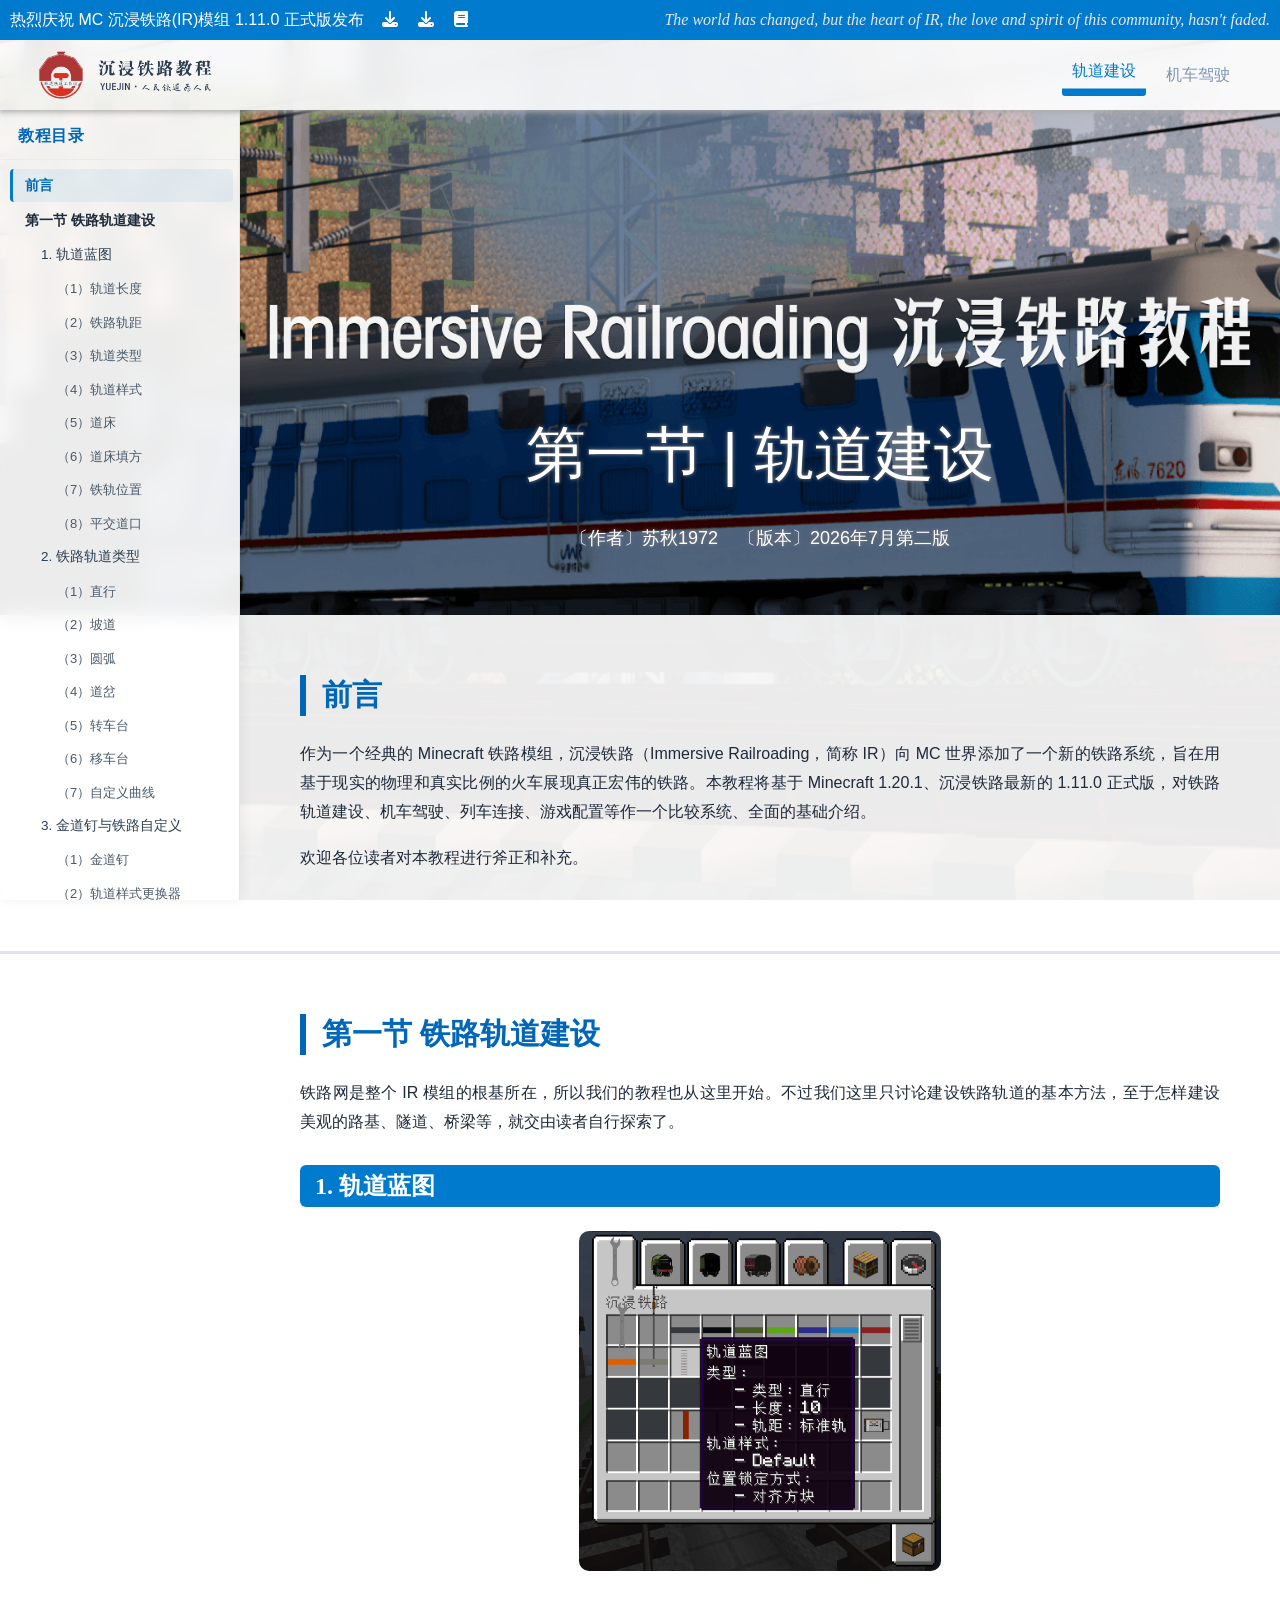
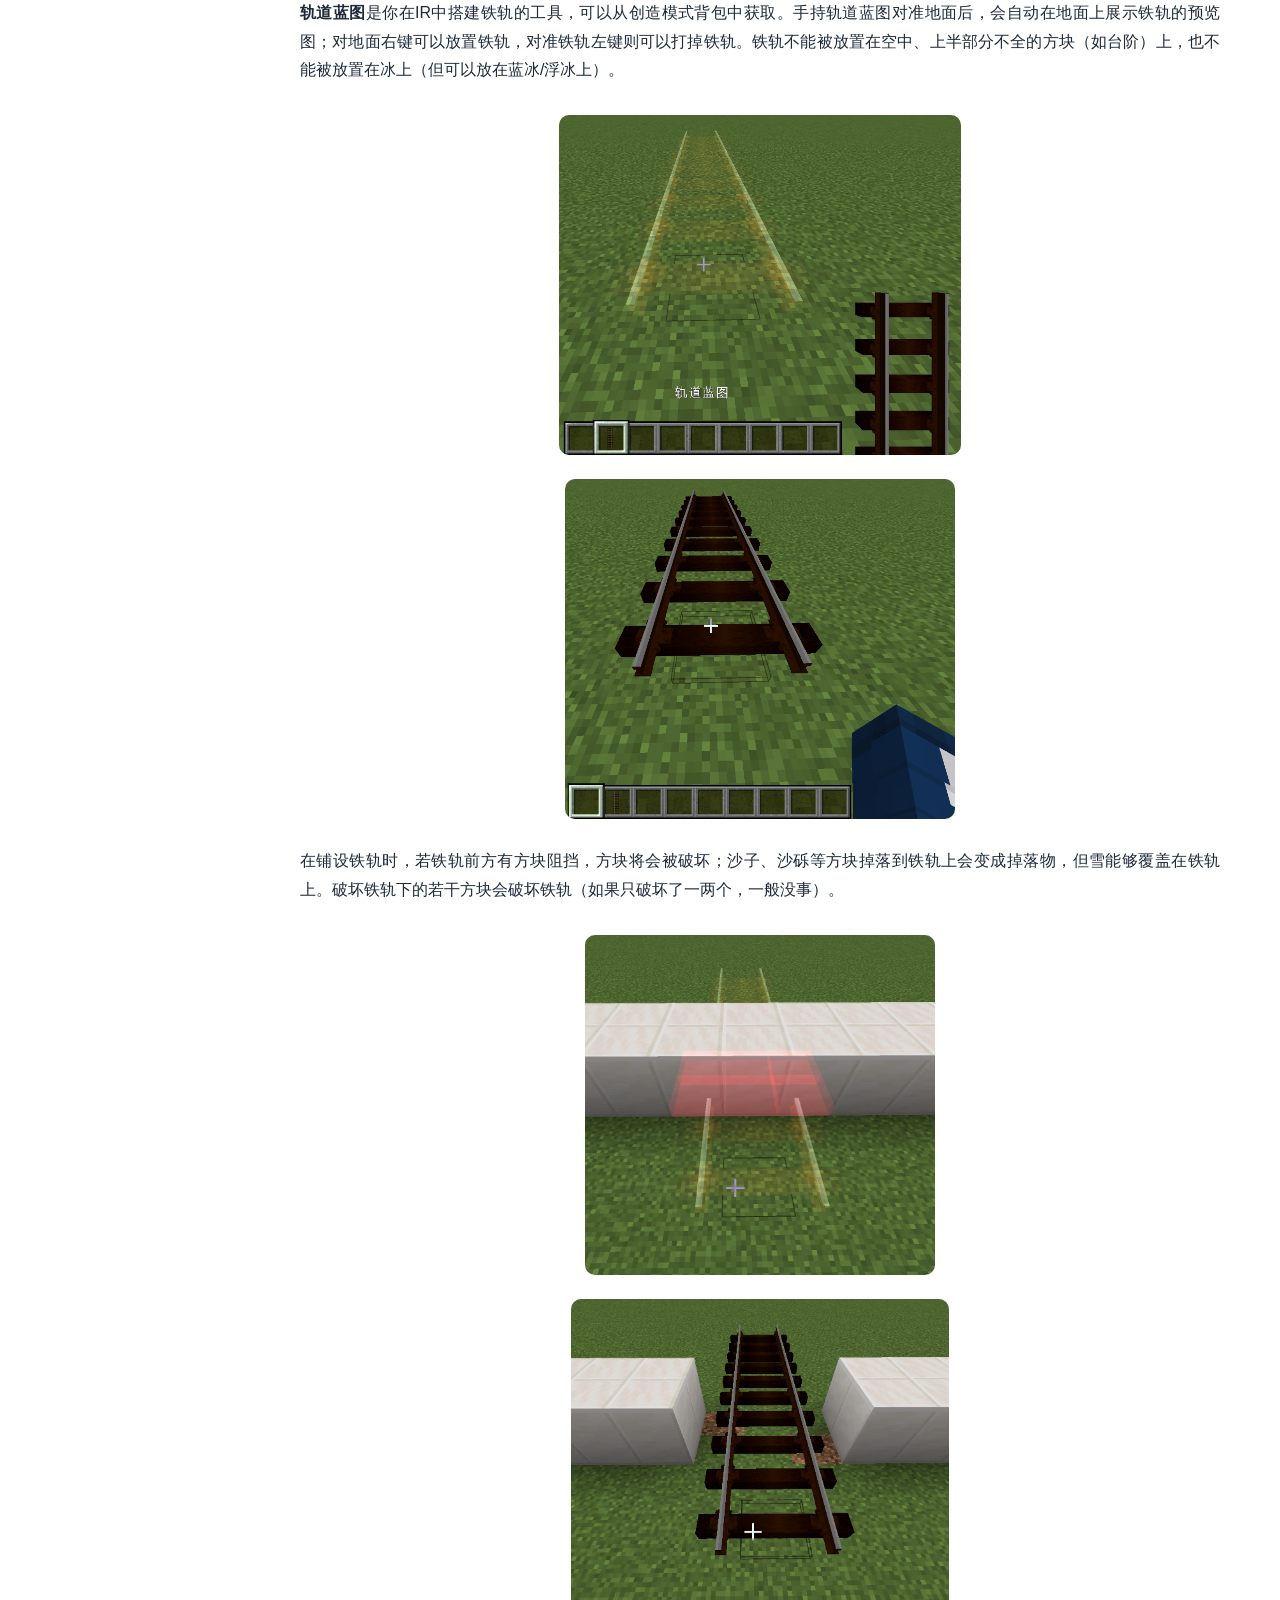
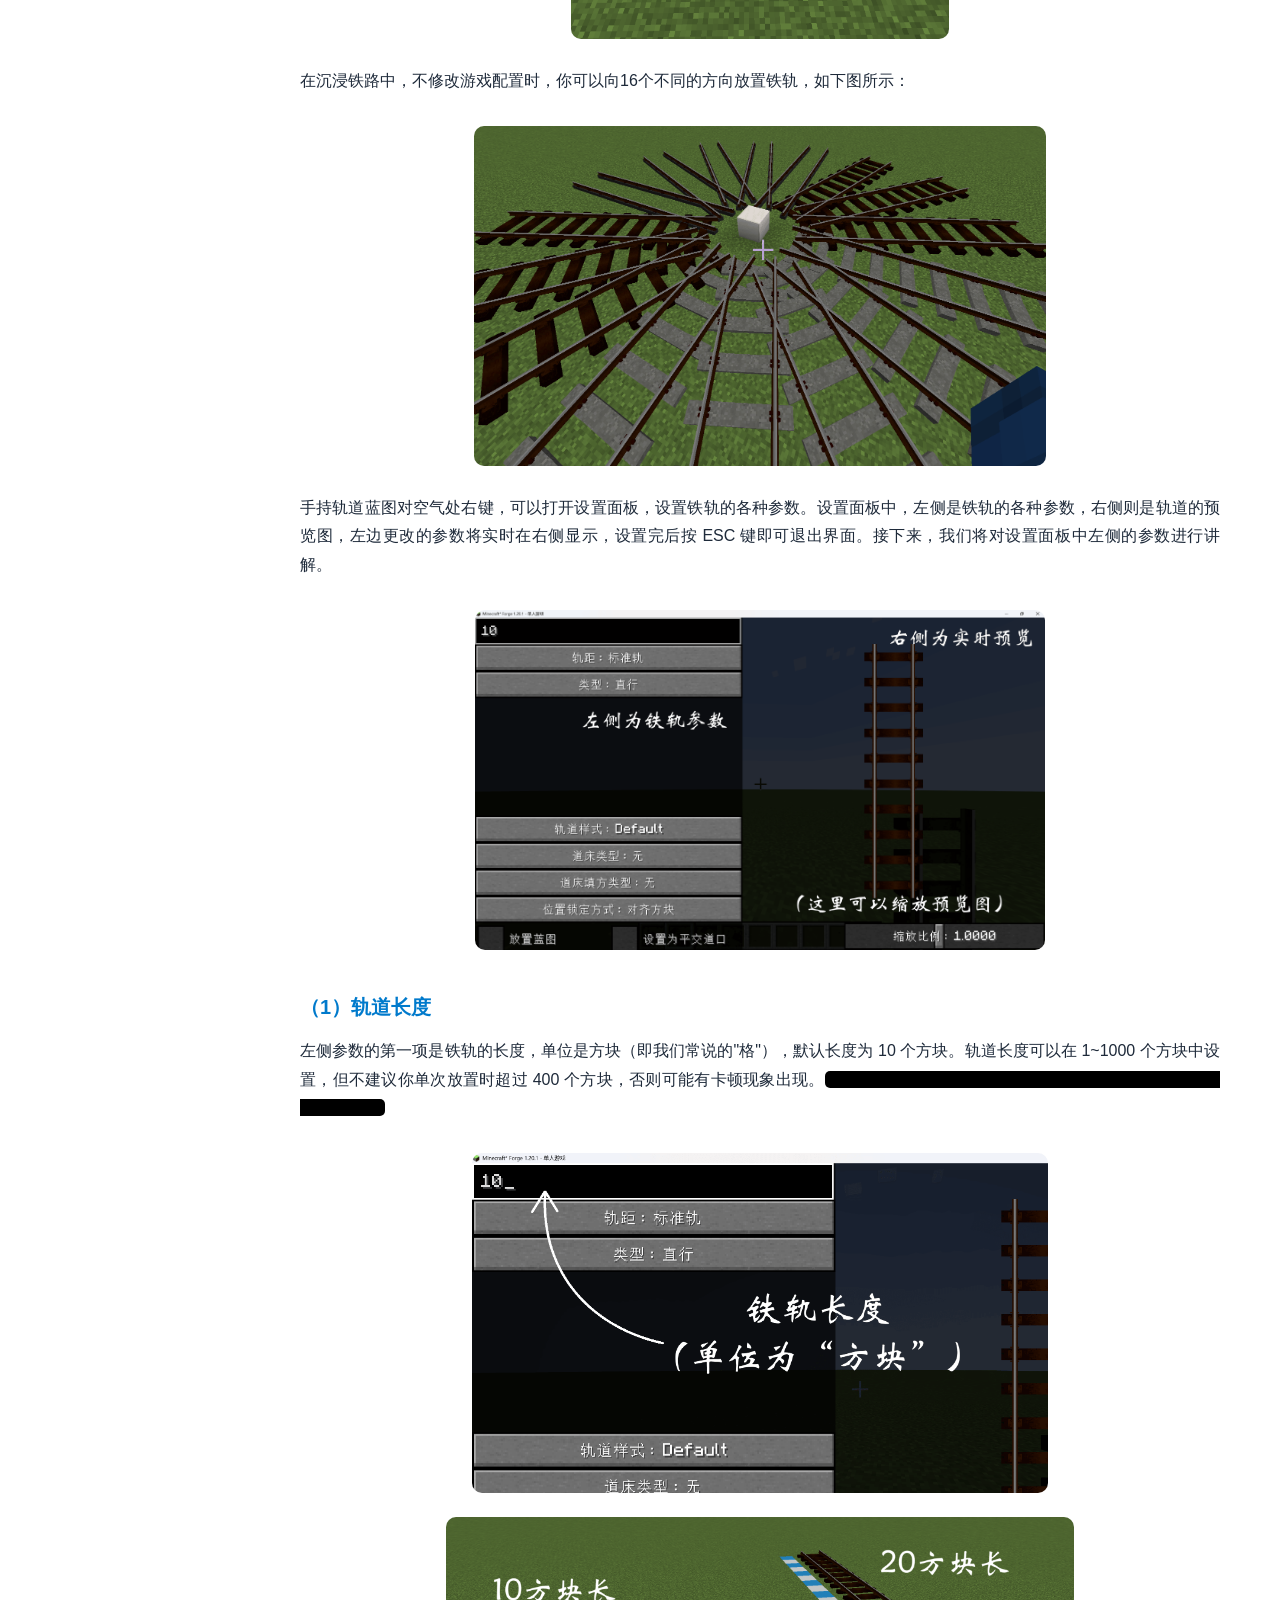
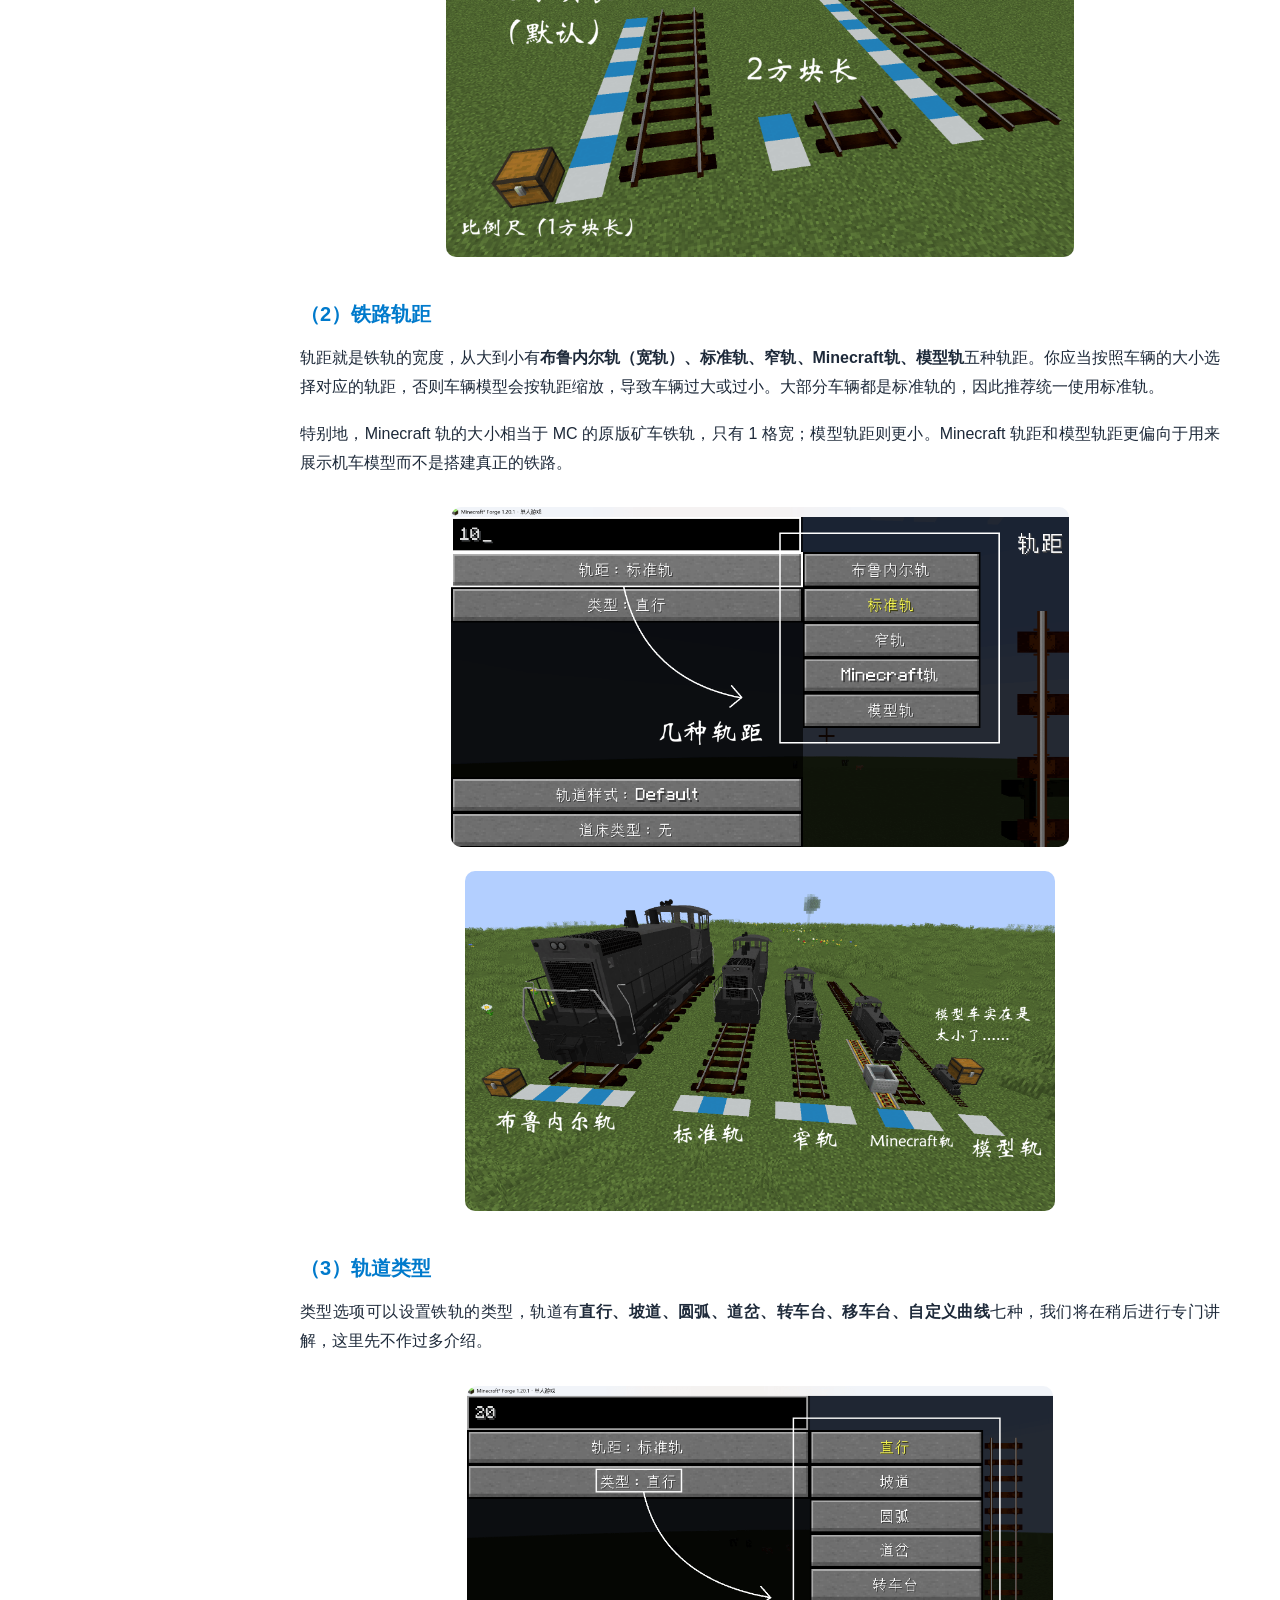
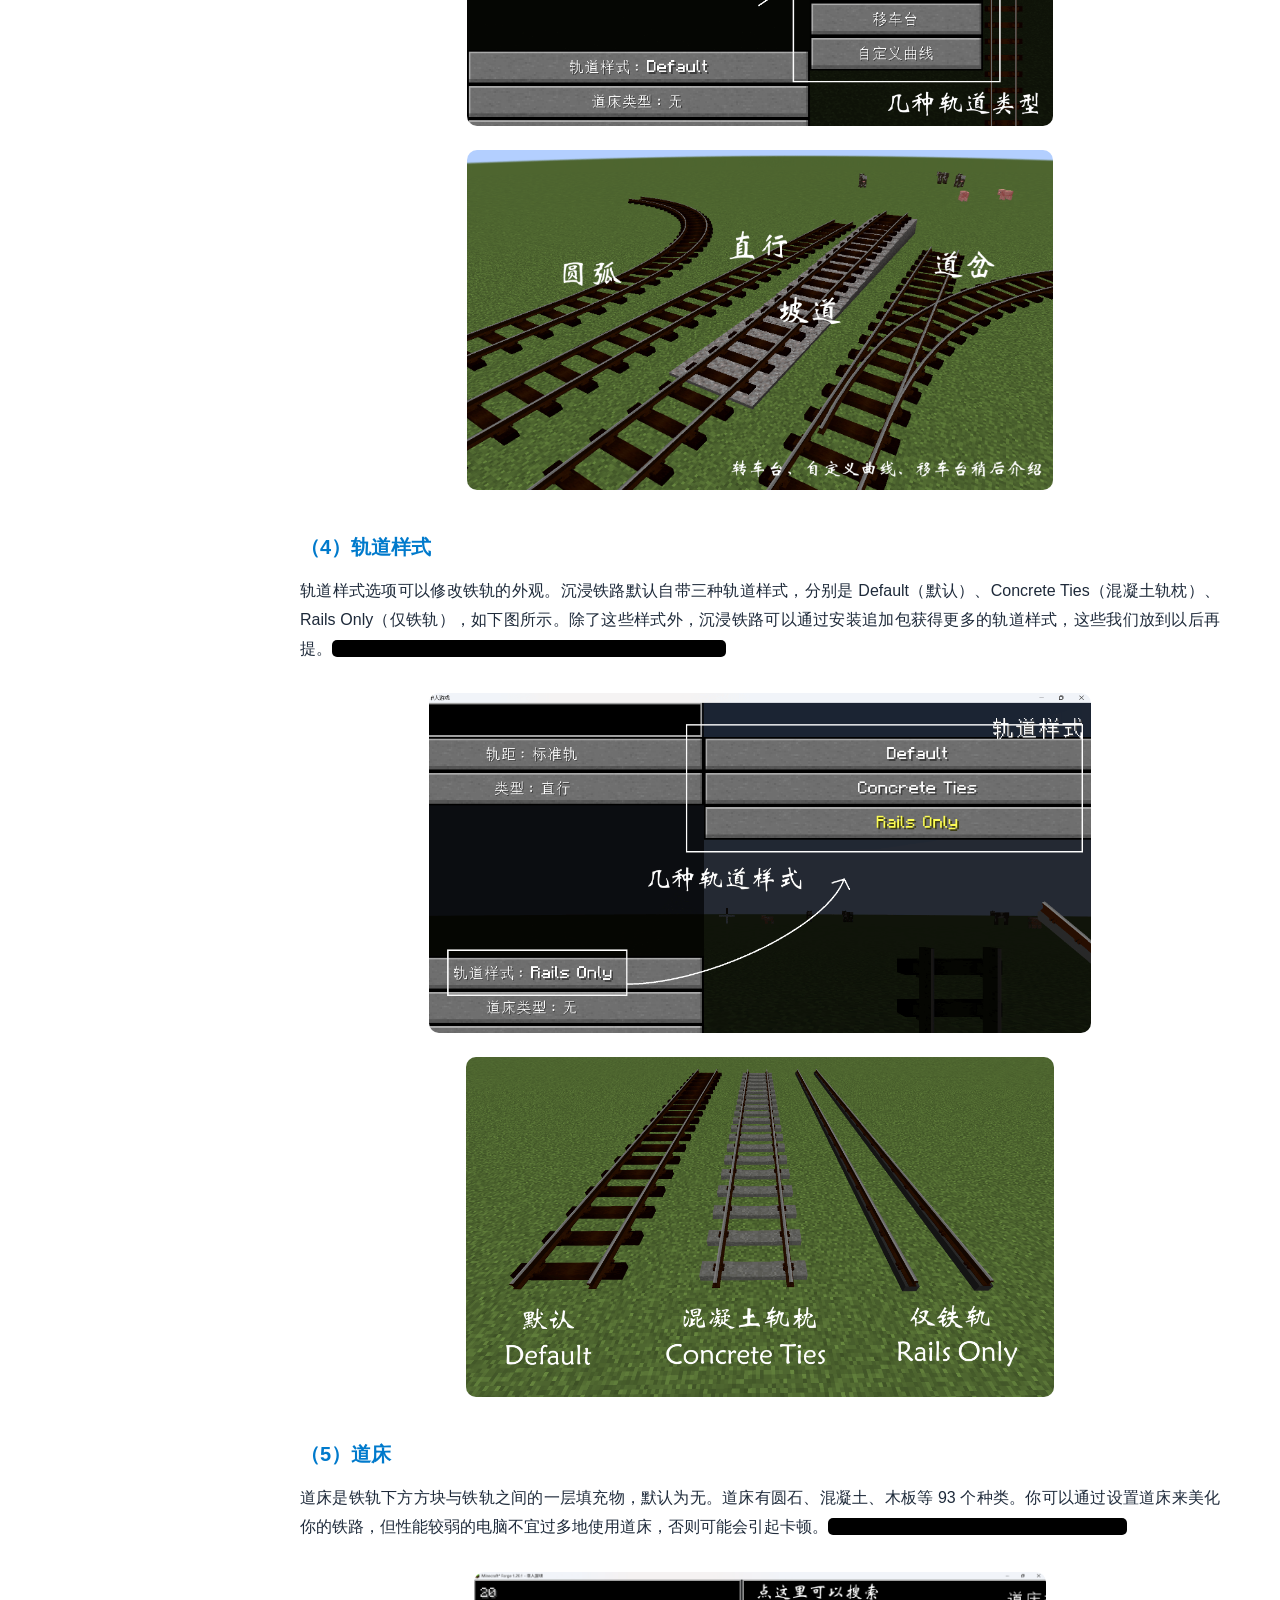
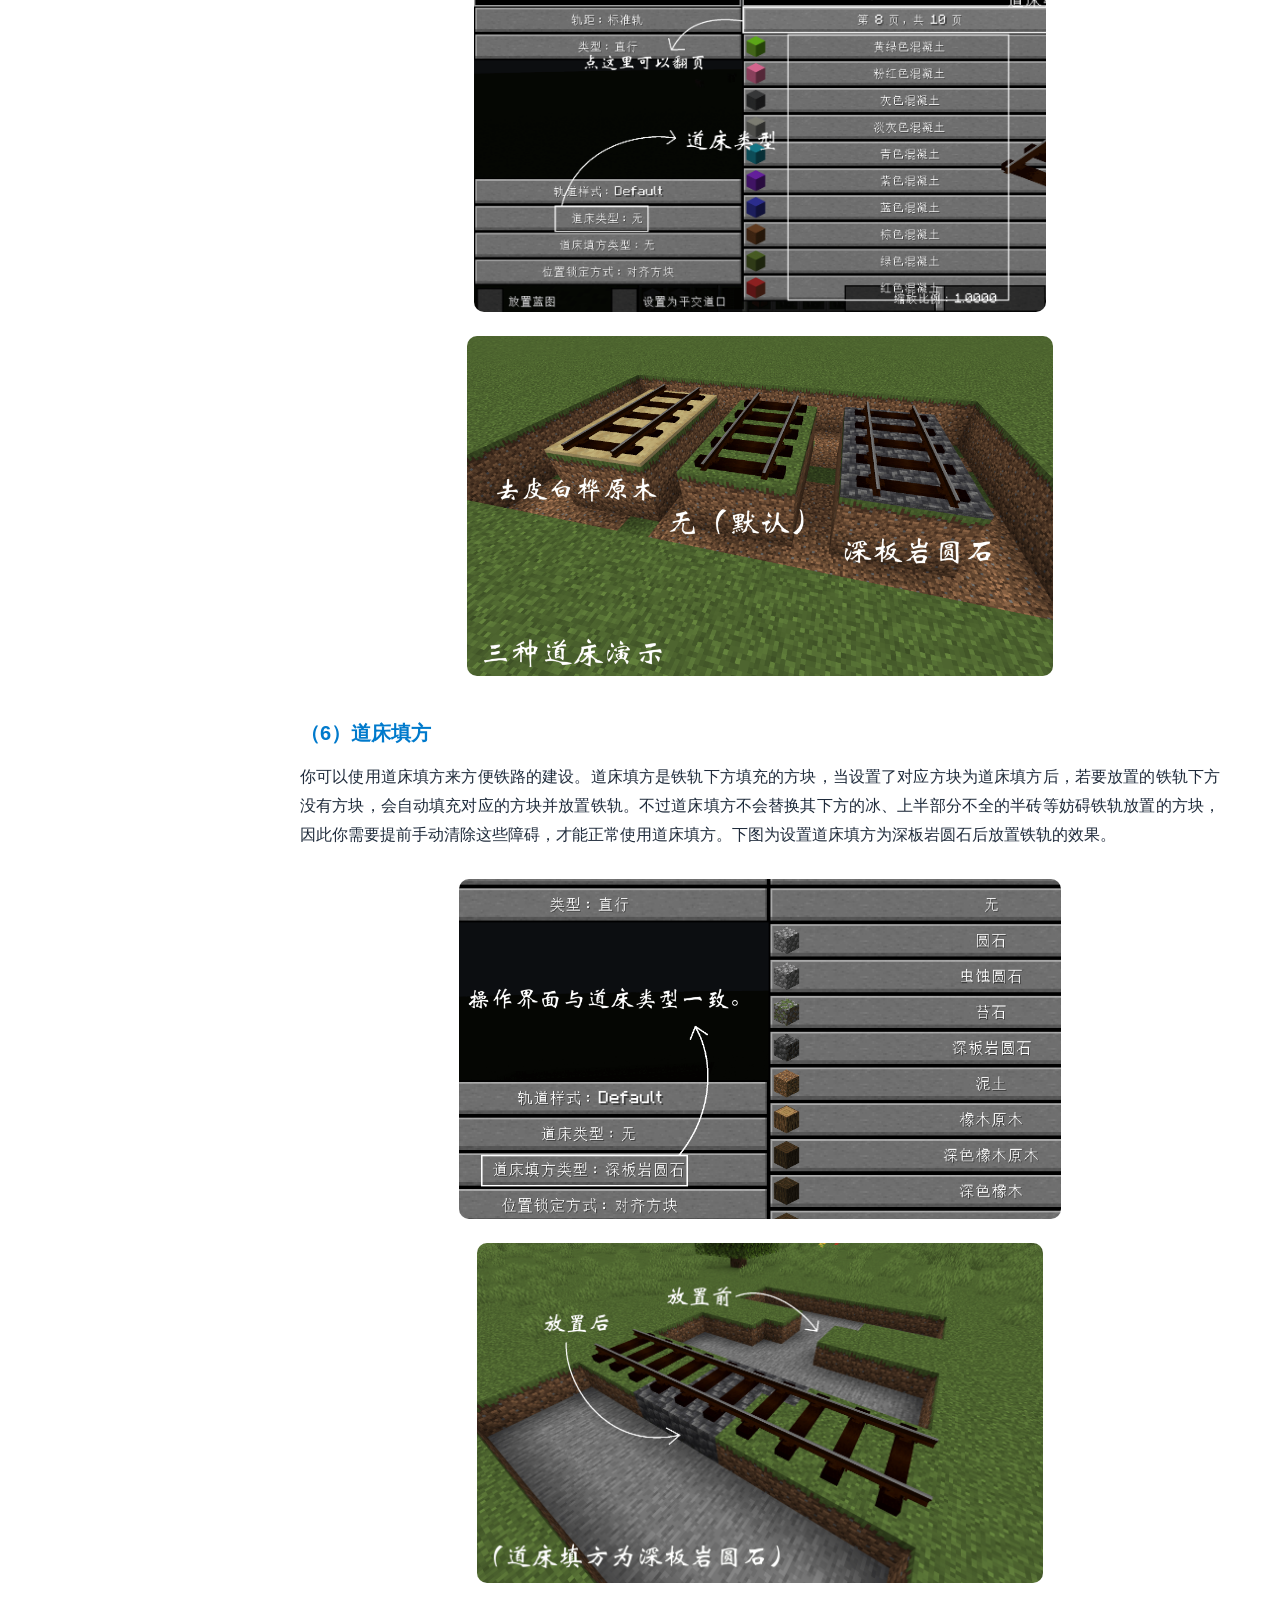
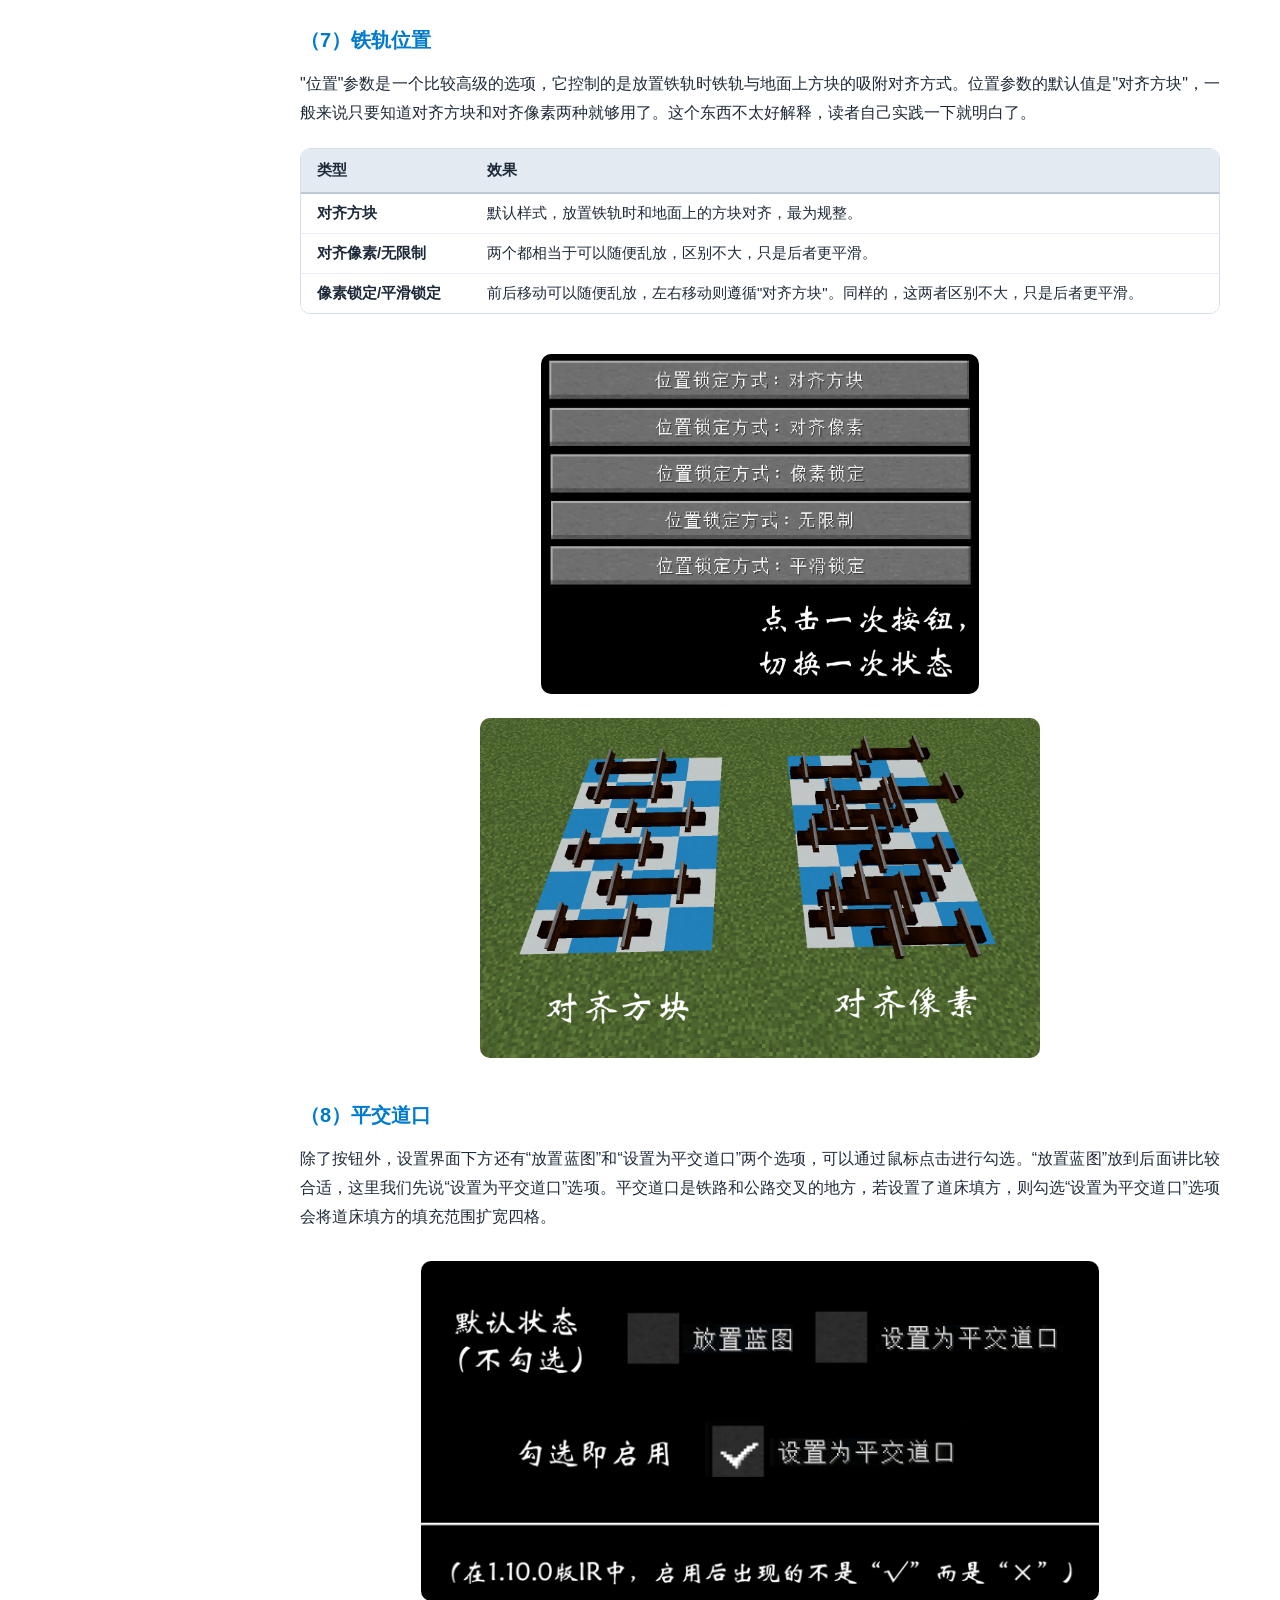
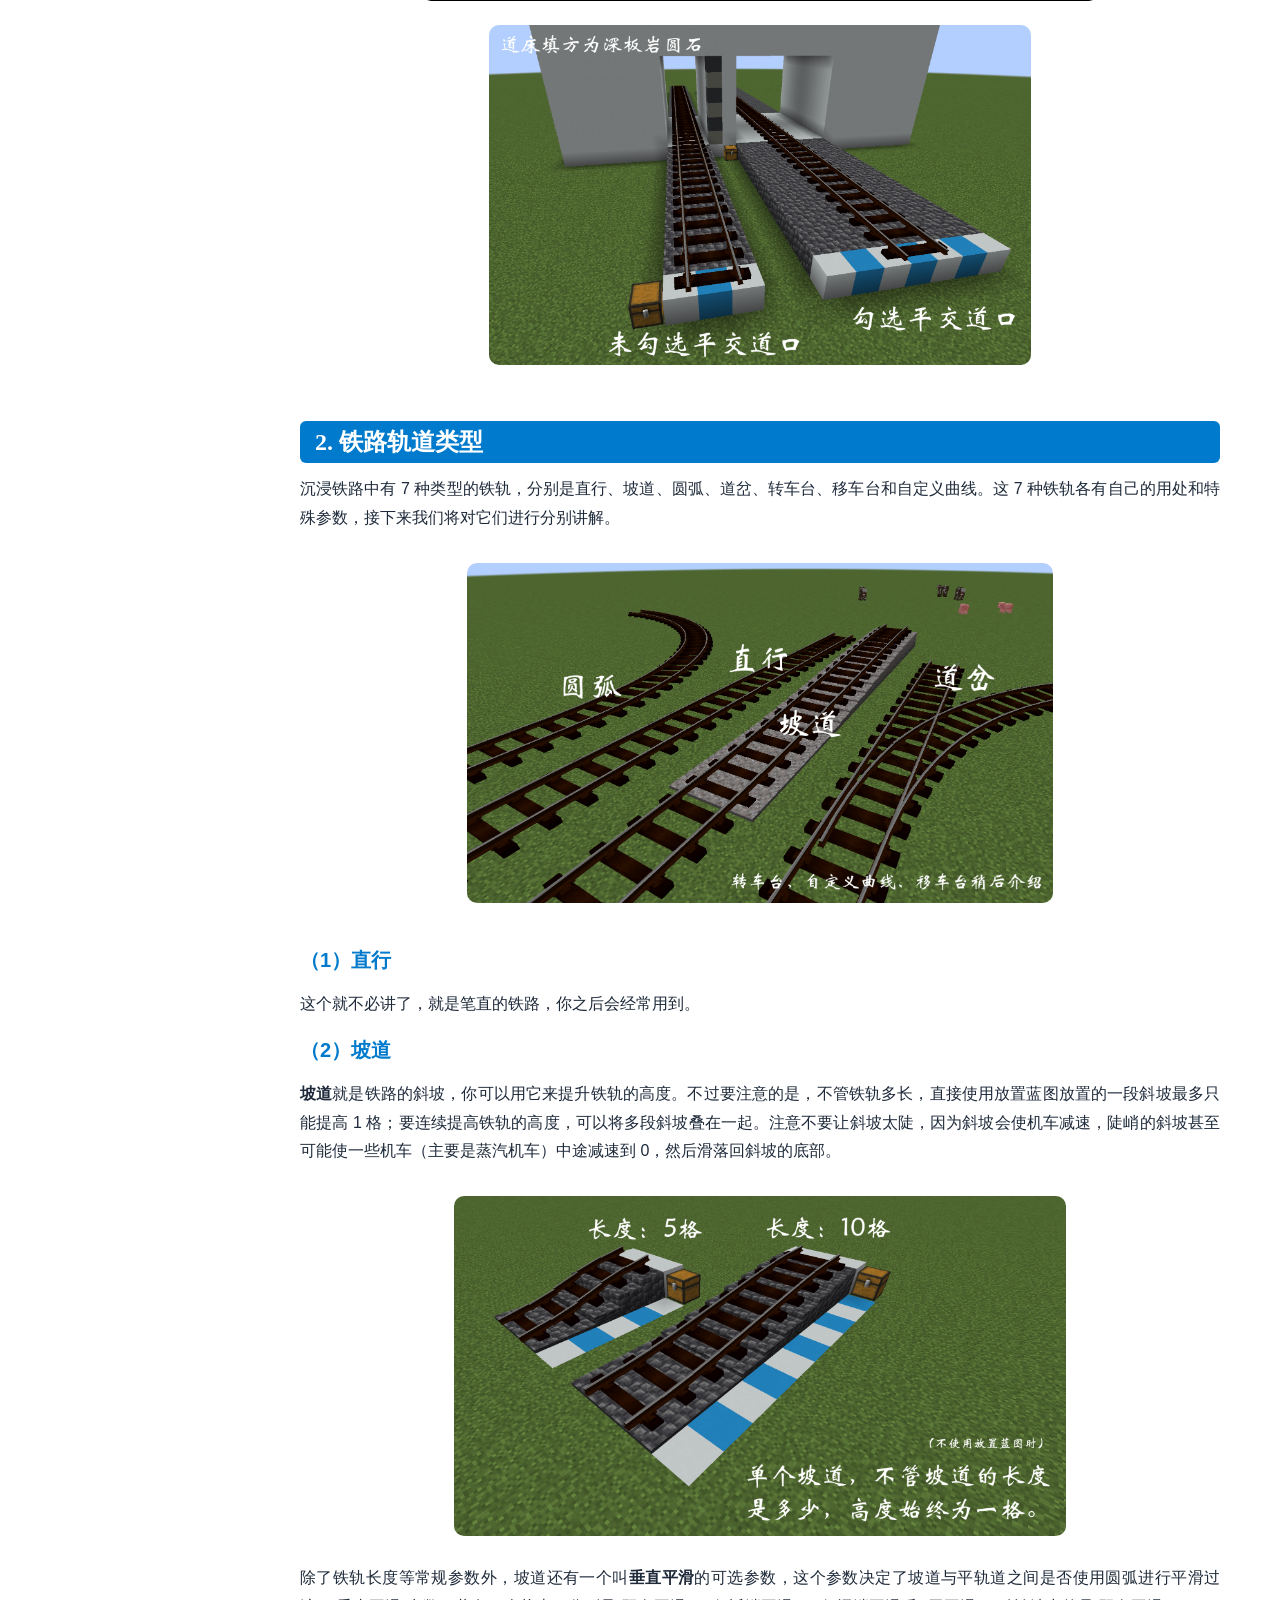
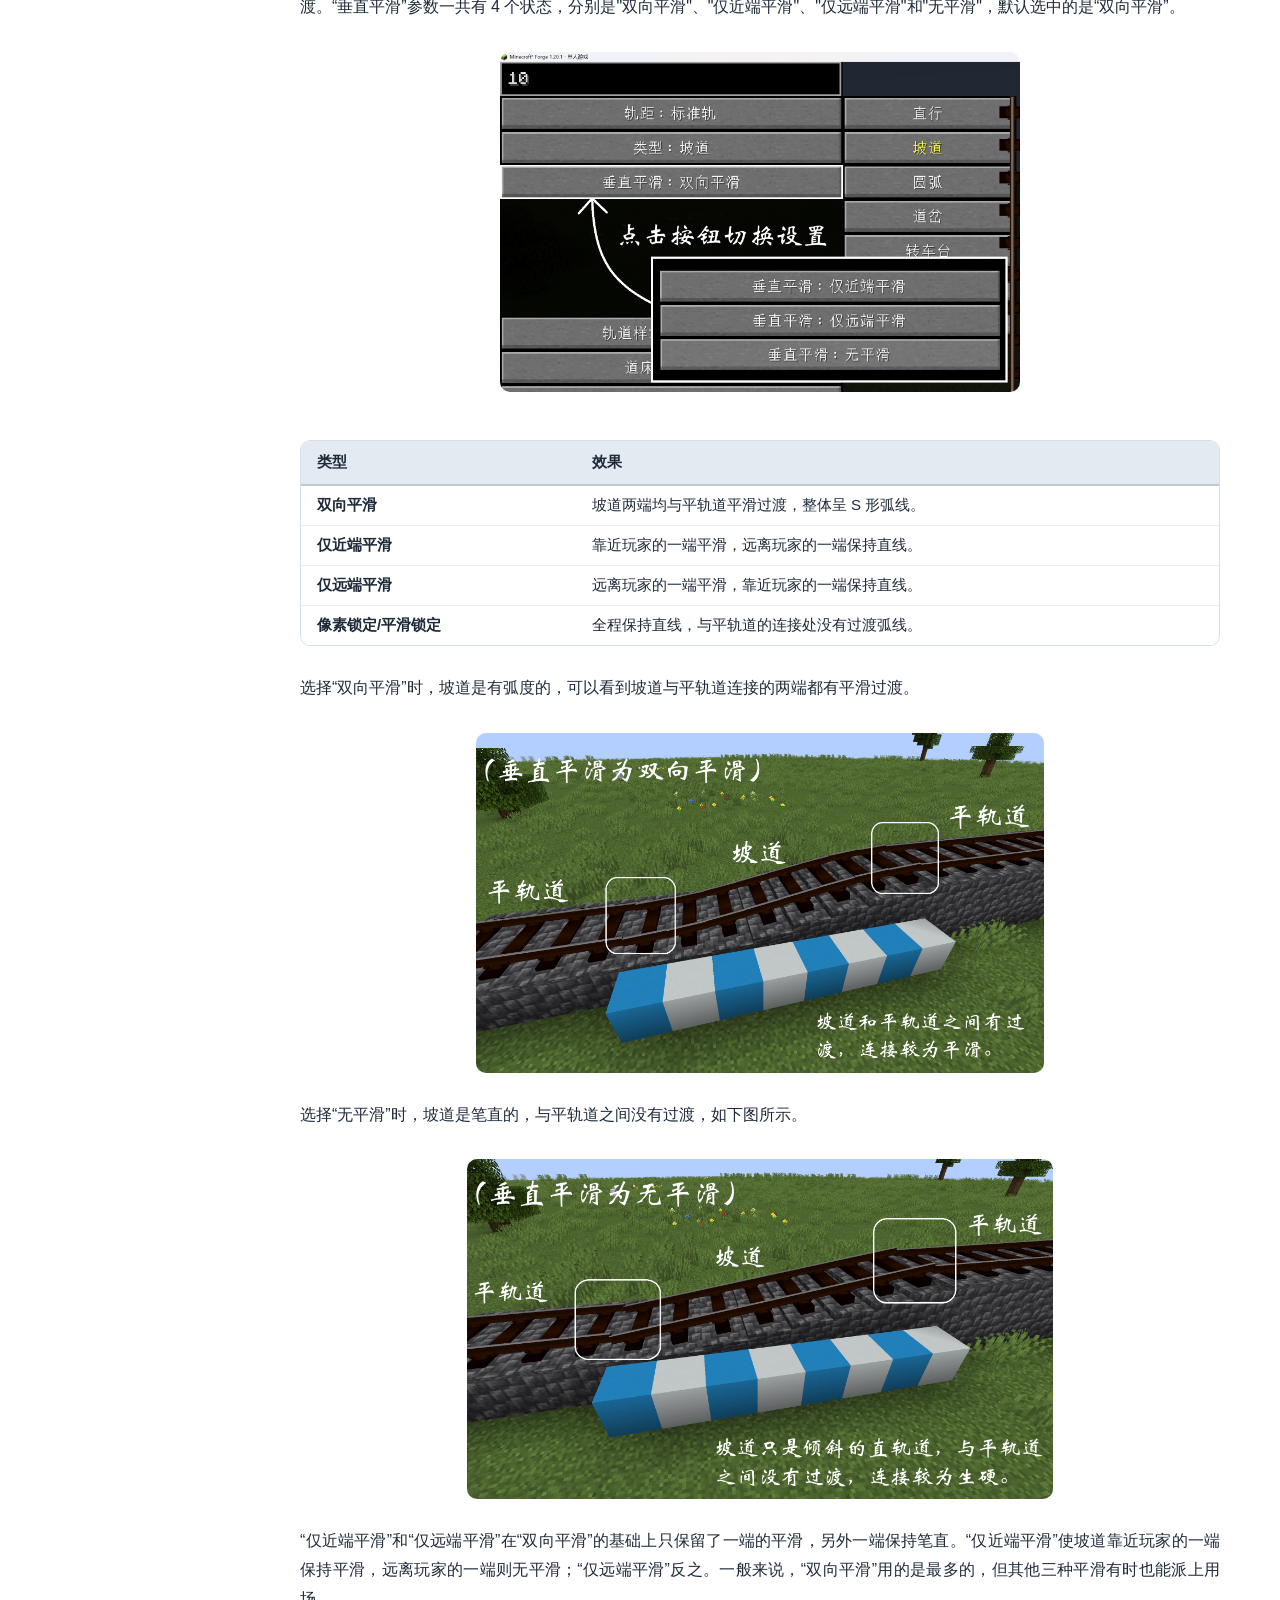
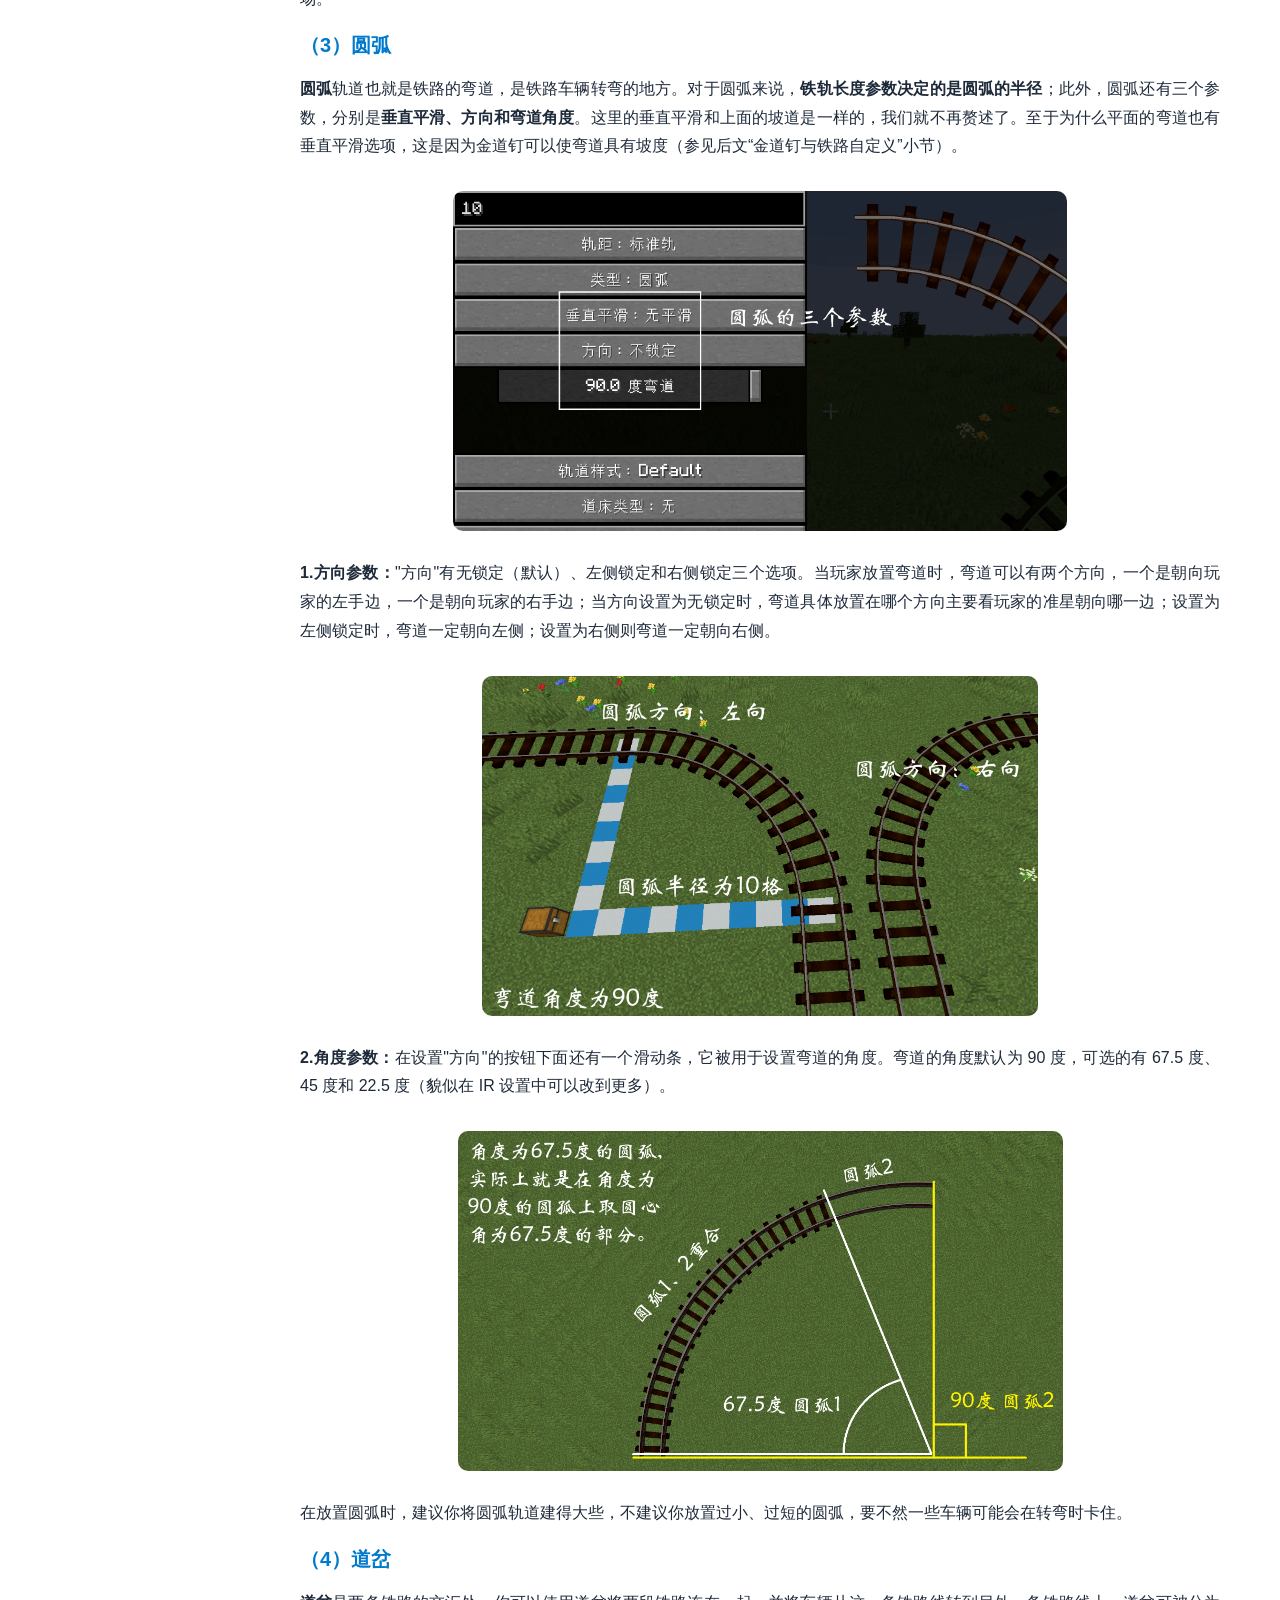
==== index.html @ 8154f80b "updated some pages" ====
<!DOCTYPE html>
<html lang="zh-CN">

<head>
    <meta charset="UTF-8">
    <meta name="viewport" content="width=device-width, initial-scale=1.0">
    <title>MC沉浸铁路(IR)模组教程 | 第一节 轨道建设</title>
    <meta name="keywords" content="Minecraft,沉浸铁路,Immersive Railroading,IR模组,IR教程,轨道建设,轨道蓝图,金道钉,轨道样式更换器,MC铁路模组,1.20.1,1.11.0,火车模组,铁路建设,MC教程,苏秋1972,IR,跃进,跃进铁道工作组,MC火车">
    <meta name="description" content="这是一篇Minecraft 1.20.1沉浸铁路(Immersive Railroading)模组1.11.0新版本的中文教程，旨在对铁路轨道建设、机车驾驶、列车连接、游戏配置等游戏内容作一个比较系统、全面的基础介绍，帮助MC玩家“用基于现实的物理和真实比例的火车展现真正宏伟的铁路”。你想要问的IR问题，也许这里都有解答。">
    <link href="https://cdn.bootcdn.net/ajax/libs/font-awesome/6.2.1/css/all.css" rel="stylesheet">
    <link rel="stylesheet" type="text/css" href="./assets/main.css">
    <link rel="icon" href="assets/icon.png">
</head>

<body>

    <aside id="toc-sidebar">
        <div class="toc-header">
            <span>教程目录</span>
        </div>
        <nav class="toc-nav" id="toc-nav">
            <!-- 由 JavaScript 动态生成 -->
        </nav>
    </aside>

    <nav class="secGood">
        <div class="secGoodLeft">
            <p>热烈庆祝 MC 沉浸铁路(IR)模组 1.11.0 正式版发布</p>
            <div class="button"><a href="https://www.curseforge.com/minecraft/mc-mods/immersive-railroading"><i
                        class="fa fa-download" aria-hidden="true"></i><span
                        class="indisp">&nbsp;&nbsp;&nbsp;CurseForge</span></a></div>
            <div class="button"><a href="https://modrinth.com/mod/immersive-railroading"><i class="fa fa-download"
                        aria-hidden="true"></i><span class="indisp">&nbsp;&nbsp;&nbsp;Modrinth</span></a></div>
            <div class="button"><a
                    href="https://github.com/TeamOpenIndustry/ImmersiveRailroading/blob/master/ReleaseNotes/ImmersiveRailroading-1.11.0.md"><i
                        class="fa fa-book" aria-hidden="true"></i><span
                        class="indisp">&nbsp;&nbsp;&nbsp;Github</span></a></div>
        </div>
        <div class="secGoodRight">
            <p>The world has changed, but the heart of IR, the love and spirit of this community, hasn't faded.</p>
        </div>
    </nav>

    <nav class="secNav">
        <div class="nav_left">
            <img src="./assets/nav-logo.png"></img>
        </div>
        <div class="nav_right">
            <a class="nav_a">
                <div class="nav_items_now">轨道建设</div>
            </a>
            <a class="nav_a" href="page2.html">
                <div class="nav_items">机车驾驶</div>
            </a>
            <a class="nav_a" style="display:none;">
                <div class="nav_items">列车连接</div>
            </a>

            <!-- 移动端菜单按钮 -->
            <div class="nav_items_more">
                <a>菜单</a>
                <div class="nav_menu">
                    <a class="nav_an">
                        <div class="nav_menu_items">轨道建设</div>
                    </a>
                    <a class="nav_an" href="page2.html">
                        <div class="nav_menu_items">机车驾驶</div>
                    </a>
                    <a class="nav_an" style="display:none;">
                        <div class="nav_menu_items">列车连接</div>
                    </a>
                </div>
            </div>
        </div>
    </nav>

    <section class="secMain">
        <img src="assets/ir.png">
        <h1>第一节 | 轨道建设</h1>
        <p>〔作者〕苏秋1972&nbsp;&nbsp;&nbsp;&nbsp;〔版本〕2026年7月第二版</p>
    </section>

    <section class="secInfo">
        <h2>前言</h2>
        <p>作为一个经典的 Minecraft 铁路模组，沉浸铁路（Immersive Railroading，简称 IR）向 MC 世界添加了一个新的铁路系统，旨在用基于现实的物理和真实比例的火车展现真正宏伟的铁路。本教程将基于 Minecraft 1.20.1、沉浸铁路最新的 1.11.0 正式版，对铁路轨道建设、机车驾驶、列车连接、游戏配置等作一个比较系统、全面的基础介绍。</p>
        <p>欢迎各位读者对本教程进行斧正和补充。</p>
    </section>

    <section class="secInfo">
        <h2>第一节 铁路轨道建设</h2>
        <p>铁路网是整个 IR 模组的根基所在，所以我们的教程也从这里开始。不过我们这里只讨论建设铁路轨道的基本方法，至于怎样建设美观的路基、隧道、桥梁等，就交由读者自行探索了。</p>
        <h3>1. 轨道蓝图</h3>
        <div class="imgblock">
            <img src="assets/img1/1.png">
        </div>
        <p><strong>轨道蓝图</strong>是你在IR中搭建铁轨的工具，可以从创造模式背包中获取。手持轨道蓝图对准地面后，会自动在地面上展示铁轨的预览图；对地面右键可以放置铁轨，对准铁轨左键则可以打掉铁轨。铁轨不能被放置在空中、上半部分不全的方块（如台阶）上，也不能被放置在冰上（但可以放在蓝冰/浮冰上）。
        </p>
        <div class="imgblock">
            <img src="assets/img1/2.png">
            <img src="assets/img1/3.png">
        </div>
        <p>在铺设铁轨时，若铁轨前方有方块阻挡，方块将会被破坏；沙子、沙砾等方块掉落到铁轨上会变成掉落物，但雪能够覆盖在铁轨上。破坏铁轨下的若干方块会破坏铁轨（如果只破坏了一两个，一般没事）。</p>
        <div class="imgblock">
            <img src="assets/img1/4.png">
            <img src="assets/img1/5.png">
        </div>
        <p>在沉浸铁路中，不修改游戏配置时，你可以向16个不同的方向放置铁轨，如下图所示：</p>
        <div class="imgblock">
            <img src="assets/img1/6.png">
        </div>
        <p>手持轨道蓝图对空气处右键，可以打开设置面板，设置铁轨的各种参数。设置面板中，左侧是铁轨的各种参数，右侧则是轨道的预览图，左边更改的参数将实时在右侧显示，设置完后按 ESC
            键即可退出界面。接下来，我们将对设置面板中左侧的参数进行讲解。
        </p>
        <div class="imgblock">
            <img src="assets/img1/7.png" style="height:440px">
        </div>

        <!-- 参数详解 -->
        <h4>（1）轨道长度</h4>
        <p>左侧参数的第一项是铁轨的长度，单位是方块（即我们常说的"格"），默认长度为 10 个方块。轨道长度可以在 1~1000 个方块中设置，但不建议你单次放置时超过 400 个方块，否则可能有卡顿现象出现。<span
                class="tucao">而且万一不小心手残点了下铁轨，几百格的铁路就会瞬间消失……</span></p>
        <div class="imgblock">
            <img src="assets/img1/8.png">
            <img src="assets/img1/9.png">
        </div>

        <h4>（2）铁路轨距</h4>
        <p>轨距就是铁轨的宽度，从大到小有<strong>布鲁内尔轨（宽轨）、标准轨、窄轨、Minecraft轨、模型轨</strong>五种轨距。你应当按照车辆的大小选择对应的轨距，否则车辆模型会按轨距缩放，导致车辆过大或过小。大部分车辆都是标准轨的，因此推荐统一使用标准轨。
        </p>
        <p>特别地，Minecraft 轨的大小相当于 MC 的原版矿车铁轨，只有 1 格宽；模型轨距则更小。Minecraft 轨距和模型轨距更偏向于用来展示机车模型而不是搭建真正的铁路。</p>
        <div class="imgblock">
            <img src="assets/img1/10.png">
            <img src="assets/img1/11.png">
        </div>

        <h4>（3）轨道类型</h4>
        <p>类型选项可以设置铁轨的类型，轨道有<strong>直行、坡道、圆弧、道岔、转车台、移车台、自定义曲线</strong>七种，我们将在稍后进行专门讲解，这里先不作过多介绍。</p>
        <div class="imgblock">
            <img src="assets/img1/12.png">
            <img src="assets/img1/13.png">
        </div>

        <h4>（4）轨道样式</h4>
        <p>轨道样式选项可以修改铁轨的外观。沉浸铁路默认自带三种轨道样式，分别是 Default（默认）、Concrete Ties（混凝土轨枕）、Rails
            Only（仅铁轨），如下图所示。除了这些样式外，沉浸铁路可以通过安装追加包获得更多的轨道样式，这些我们放到以后再提。<span
                class="tucao">这些轨道样式的名称都是英文，IR好像漏翻译了这里？</span></p>
        <div class="imgblock">
            <img src="assets/img1/14.png">
            <img src="assets/img1/15.png">
        </div>

        <h4>（5）道床</h4>
        <p>道床是铁轨下方方块与铁轨之间的一层填充物，默认为无。道床有圆石、混凝土、木板等 93 个种类。你可以通过设置道床来美化你的铁路，但性能较弱的电脑不宜过多地使用道床，否则可能会引起卡顿。<span
                class="tucao">（在IR 1.10.0中，道床被译为铁轨基座）</span>
        </p>
        <div class="imgblock">
            <img src="assets/img1/16.png">
            <img src="assets/img1/17.png">

        </div>

        <h4>（6）道床填方</h4>
        <p>你可以使用道床填方来方便铁路的建设。道床填方是铁轨下方填充的方块，当设置了对应方块为道床填方后，若要放置的铁轨下方没有方块，会自动填充对应的方块并放置铁轨。不过道床填方不会替换其下方的冰、上半部分不全的半砖等妨碍铁轨放置的方块，因此你需要提前手动清除这些障碍，才能正常使用道床填方。下图为设置道床填方为深板岩圆石后放置铁轨的效果。
        </p>
        <div class="imgblock">
            <img src="assets/img1/18.png">
            <img src="assets/img1/19.png">
        </div>

        <h4>（7）铁轨位置</h4>
        <p>"位置"参数是一个比较高级的选项，它控制的是放置铁轨时铁轨与地面上方块的吸附对齐方式。位置参数的默认值是"对齐方块"，一般来说只要知道对齐方块和对齐像素两种就够用了。这个东西不太好解释，读者自己实践一下就明白了。
        </p>
        <div class="table-wrap">
            <table>
                <thead>
                    <tr>
                        <th>类型</th>
                        <th>效果</th>
                    </tr>
                </thead>
                <tbody>
                    <tr>
                        <td><strong>对齐方块</strong></td>
                        <td>默认样式，放置铁轨时和地面上的方块对齐，最为规整。</td>
                    </tr>
                    <tr>
                        <td><strong>对齐像素/无限制</strong></td>
                        <td>两个都相当于可以随便乱放，区别不大，只是后者更平滑。</td>
                    </tr>
                    <tr>
                        <td><strong>像素锁定/平滑锁定</strong></td>
                        <td>前后移动可以随便乱放，左右移动则遵循"对齐方块"。同样的，这两者区别不大，只是后者更平滑。</td>
                    </tr>
                </tbody>
            </table>
        </div>
        <div class="imgblock">
            <img src="assets/img1/20.png">
            <img src="assets/img1/21.png">
        </div>

        <h4>（8）平交道口</h4>
        <p>除了按钮外，设置界面下方还有“放置蓝图”和“设置为平交道口”两个选项，可以通过鼠标点击进行勾选。“放置蓝图”放到后面讲比较合适，这里我们先说“设置为平交道口”选项。平交道口是铁路和公路交叉的地方，若设置了道床填方，则勾选“设置为平交道口”选项会将道床填方的填充范围扩宽四格。
        </p>
        <div class="imgblock">
            <img src="assets/img1/22.png">
            <img src="assets/img1/23.png">
        </div>

        <!-- 2. 铁路轨道类型 -->
        <h3>2. 铁路轨道类型</h3>
        <p>沉浸铁路中有 7 种类型的铁轨，分别是直行、坡道、圆弧、道岔、转车台、移车台和自定义曲线。这 7 种铁轨各有自己的用处和特殊参数，接下来我们将对它们进行分别讲解。</p>
        <div class="imgblock">
            <img src="assets/img1/13.png">
        </div>

        <h4>（1）直行</h4>
        <p>这个就不必讲了，就是笔直的铁路，你之后会经常用到。</p>

        <h4>（2）坡道</h4>
        <p><strong>坡道</strong>就是铁路的斜坡，你可以用它来提升铁轨的高度。不过要注意的是，不管铁轨多长，直接使用放置蓝图放置的一段斜坡最多只能提高 1
            格；要连续提高铁轨的高度，可以将多段斜坡叠在一起。注意不要让斜坡太陡，因为斜坡会使机车减速，陡峭的斜坡甚至可能使一些机车（主要是蒸汽机车）中途减速到 0，然后滑落回斜坡的底部。</p>
        <div class="imgblock">
            <img src="assets/img1/24.png">
        </div>
        <p>除了铁轨长度等常规参数外，坡道还有一个叫<strong>垂直平滑</strong>的可选参数，这个参数决定了坡道与平轨道之间是否使用圆弧进行平滑过渡。“垂直平滑”参数一共有 4
            个状态，分别是"双向平滑"、"仅近端平滑"、"仅远端平滑"和"无平滑"，默认选中的是“双向平滑”。</p>
        <div class="imgblock">
            <img src="assets/img1/25.png">
        </div>
        <div class="table-wrap">
            <table>
                <thead>
                    <tr>
                        <th>类型</th>
                        <th>效果</th>
                    </tr>
                </thead>
                <tbody>
                    <tr>
                        <td><strong>双向平滑</strong></td>
                        <td>坡道两端均与平轨道平滑过渡，整体呈 S 形弧线。</td>
                    </tr>
                    <tr>
                        <td><strong>仅近端平滑</strong></td>
                        <td>靠近玩家的一端平滑，远离玩家的一端保持直线。</td>
                    </tr>
                    <tr>
                        <td><strong>仅远端平滑</strong></td>
                        <td>远离玩家的一端平滑，靠近玩家的一端保持直线。</td>
                    </tr>
                    <tr>
                        <td><strong>像素锁定/平滑锁定</strong></td>
                        <td>全程保持直线，与平轨道的连接处没有过渡弧线。</td>
                    </tr>
                </tbody>
            </table>
        </div>
        <p>选择“双向平滑”时，坡道是有弧度的，可以看到坡道与平轨道连接的两端都有平滑过渡。</p>
        <div class="imgblock">
            <img src="assets/img1/26.png">
        </div>
        <p>选择“无平滑”时，坡道是笔直的，与平轨道之间没有过渡，如下图所示。</p>
        <div class="imgblock">
            <img src="assets/img1/27.png">
        </div>
        <p>“仅近端平滑”和“仅远端平滑”在“双向平滑”的基础上只保留了一端的平滑，另外一端保持笔直。“仅近端平滑”使坡道靠近玩家的一端保持平滑，远离玩家的一端则无平滑；“仅远端平滑”反之。一般来说，“双向平滑”用的是最多的，但其他三种平滑有时也能派上用场。
        </p>

        <h4>（3）圆弧</h4>
        <p><strong>圆弧</strong>轨道也就是铁路的弯道，是铁路车辆转弯的地方。对于圆弧来说，<strong>铁轨长度参数决定的是圆弧的半径</strong>；此外，圆弧还有三个参数，分别是<strong>垂直平滑、方向和弯道角度</strong>。这里的垂直平滑和上面的坡道是一样的，我们就不再赘述了。至于为什么平面的弯道也有垂直平滑选项，这是因为金道钉可以使弯道具有坡度（参见后文“金道钉与铁路自定义”小节）。
        </p>
        <div class="imgblock">
            <img src="assets/img1/28.png">
        </div>
        <p><strong>1.方向参数：</strong>"方向"有无锁定（默认）、左侧锁定和右侧锁定三个选项。当玩家放置弯道时，弯道可以有两个方向，一个是朝向玩家的左手边，一个是朝向玩家的右手边；当方向设置为无锁定时，弯道具体放置在哪个方向主要看玩家的准星朝向哪一边；设置为左侧锁定时，弯道一定朝向左侧；设置为右侧则弯道一定朝向右侧。
        </p>
        <div class="imgblock">
            <img src="assets/img1/29.png">
        </div>
        <p><strong>2.角度参数：</strong>在设置"方向"的按钮下面还有一个滑动条，它被用于设置弯道的角度。弯道的角度默认为 90 度，可选的有 67.5 度、45 度和 22.5 度（貌似在 IR
            设置中可以改到更多）。</p>
        <div class="imgblock">
            <img src="assets/img1/30.png">
        </div>
        <p>在放置圆弧时，建议你将圆弧轨道建得大些，不建议你放置过小、过短的圆弧，要不然一些车辆可能会在转弯时卡住。</p>

        <h4>（4）道岔</h4>
        <p><strong>道岔</strong>是两条铁路的交汇处，你可以使用道岔将两段铁路连在一起，并将车辆从这一条铁路线转到另外一条铁路线上。道岔可被分为“直向”和“侧向”两个部分，直向是一条直铁轨，而侧向是一段圆弧，它们都可以被单独破坏（破坏了道岔的圆弧部分，道岔就会变成一条直铁路；反之亦然）。<span
                class="tucao">这是IR 1.11.0的新增内容！</span> 道岔的“铁轨长度”参数控制的是侧向圆弧的半径。</p>
        <div class="imgblock">
            <img src="assets/img1/31.png">
        </div>
        <p>和圆弧一样，道岔也有垂直平滑、方向和角度三个参数，这三个参数负责控制道岔中的圆弧，和上面讲过的圆弧是一样的，我们就不赘述了。道岔还有一个叫做“曲率”的参数，不过实测下来这个参数对道岔的影响可以忽略不计，因此我们放到后面同样具有曲率的铁轨中讲。
        </p>
        <div class="imgblock">
            <img src="assets/img1/32.png">
        </div>
        <p>道岔的状态可以使用红石信号控制。道岔默认处于直向状态，机车沿着直线行驶；当收到红石信号时，道岔会切换到侧向状态，机车将驶入岔路。根据进一步研究，红石信号只有直接作用于道岔最前面的几个方块附近才有作用。
        </p>
        <div class="imgblock">
            <img src="assets/img1/33.png">
            <img src="assets/img1/34.png">
        </div>
        <p>除了使用红石信号控制道岔外，还可以使用沉浸铁路自带的"道岔钥匙"（Switch
            Key）来控制道岔。手持切换钥匙右键道岔，可以使道岔的状态在"锁定直向"、"锁定侧向"、"不锁定"三个状态之间切换。锁定直向会保持关闭侧向岔路，锁定侧向会保持开启侧向岔路，这两者均不受红石信号控制。不锁定状态则会将开启的侧向岔路关闭，然后恢复红石控制。
        </p>
        <div class="imgblock">
            <img src="assets/img1/35.png">
            <img src="assets/img1/36.png">
        </div>

        <h4>（5）转车台</h4>
        <p>转车台是一种用于旋转车辆的大型装置，你可以使用它将机车旋转到 16 个不同的方向上，实现火车掉头等功能。转车台的半径由“铁轨长度”参数决定。</p>
        <p>值得指出的是：相比于普通的铁轨，<strong>转车台具有一格高度</strong>，因此非常建议你给转车台设置道床方块（下图中转车台的道床是深板岩圆石），否则转车台看起来会像是浮在空中的铁轨。
        </p>
        <div class="imgblock">
            <img src="assets/img1/37.png">
        </div>
        <p>将车辆开到转车台上的铁轨（转车轨）上后，使用大型扳手右键单击转车台的某一位置，可以把载有车辆的铁轨旋转到离该位置最近的铁轨上。</p>
        <div class="imgblock">
            <img src="assets/img1/38.png">
            <img src="assets/img1/39.png">
            <img src="assets/img1/40.png">
        </div>

        <h4>（6）移车台</h4>
        <p>移车台是 IR 1.11.0
            新增的一种装置，你可以用它将铁路车辆从一条铁轨平移到另外一条铁轨上。与转车台相同，移车台也具有1格高度，非常建议你为它设置道床方块。移车台的使用方式与转车台一致，也是通过大型扳手右键单击对应的轨道，将车辆平移过去。
        </p>
        <div class="imgblock">
            <img src="assets/img1/41.png">
            <img src="assets/img1/42.png">
            <img src="assets/img1/43.png">
        </div>
        <p>除了“铁轨长度”参数控制移车台的长度外，移车台还有其他几个参数，分别是<strong>移车台轨道数</strong>和<strong>移车台轨道间距</strong>（单位是方块）。这两个参数分别决定了移车台上轨道的数量和间距，如下图所示。
        </p>
        <div class="imgblock">
            <img src="assets/img1/44.png">
            <img src="assets/img1/45.png">
        </div>

        <h4>（7）自定义曲线</h4>
        <p>这一点我们放在下面一节"金道钉与铁路自定义"来讲。</p>

        <!-- 3. 金道钉 -->
        <h3>3. 金道钉与铁路自定义</h3>
        <h4>（1）金道钉</h4>
        <p>上面所说的铺设铁路的方法，都需要先在轨道蓝图中设置好铁轨的参数，然后再将铁轨放置到地面上。但是，在实际建设铁路时，我们往往不能得知什么参数才是最合适的，如果还得先测量最佳的长度、角度等才能建设铁路，未免也太麻烦了<span
                class="tucao">（虽然挺真实的）</span>；而且有时我们要建的铁路是不规则的，用设置面板中提供的规则的弯道、斜坡等组合起来非常复杂，外观也未必好看。
        </p>
        <p>为了应对这样的情况，沉浸铁路还提供了一个叫做"金道钉"的工具，你可以使用它直接根据实际情况调整铁轨。要使用金道钉功能，你需要在轨道蓝图中勾选"放置蓝图"选项，然后再手持轨道蓝图对准铁轨的铺设起点右键，这样会在地面上放置一个金道钉和一段处在预览状态的铁路。手持金道钉右键地面上的金道钉，如果听到金属敲击的清脆声音，你手上的金道钉就成功绑定了地面上的铁路，可以进行下一步操作了。
        </p>
        <div class="imgblock">
            <img src="assets/img1/46.png">
            <img src="assets/img1/47.png">
        </div>
        <p>手持绑定后的金道钉，对着铁轨要延伸到的地方右键，金道钉就会<strong>自动调整铁轨的长度</strong>，使铁轨尽力达到对应的位置。要注意的是，如果你放置铁轨时把铁轨类型设置成了"直行"、"弯道"或"斜坡"，铁轨的固有方向（或弧度）是不会改变的，不会改变铁轨原先的方向（弧度）而拐到你右键的那个方块上，如下图所示。
        </p>
        <div class="imgblock">
            <img src="assets/img1/48.png">
        </div>
        <p>除了改变铁轨的长度外，<strong>金道钉还可以使弯道、道岔具有坡度</strong>，并且可以使坡道的高度超过 1
            格，如下图所示。手持金道钉，对空气处右键，还可以再次打开对应铁轨的设置面板（和轨道蓝图的设置面板是一样的），可以再次根据实际情况调整铁轨的类型、样式、长度等参数。要绑定其他预览铁路，直接使用金道钉右键该预览铁路的金道钉即可，会自动解除对上一预览铁路的绑定。
        </p>
        <p>当你设计好你的铁路后，可以按住 SHIFT 键并左键破坏掉预览铁路初始位置的金道钉，使设置好的铁路被放置下来。这样，一条新的铁路线就建好了。</p>
        <div class="imgblock">
            <img src="assets/img1/49.png">
        </div>
        <p>然而，金道钉虽然能够比较灵活地根据实际情况调整直行、弯道、斜坡等类型的铁路，但是这些调整都比较有限，无法突破坡道、圆弧、直行轨道本身的限制。如果要建设比较复杂的、不规则的线路，使用规则的圆弧、坡道等去组合显然是非常麻烦的。这时，我们就可以使用一种不规则的铁轨来设计线路——自定义曲线。“自定义曲线”是IR设计铁路线的王牌工具，需要在勾选“放置蓝图”的情况下结合金道钉使用。
        </p>
        <p>自定义曲线没有如圆弧、坡道等铁轨类型的形状限制，可以灵活变化，直接将铁路延伸到金道钉所点击的方块上。只要确定了铁路的起点和终点，剩下的坡道、直行、圆弧等铁路段就会自动生成。因此，自定义曲线甚至可以取代直行、圆弧、坡道等铁轨类型<span
                class="tucao">（前提是运用得好）</span>，如下图所示。读者不妨自行探索一下自定义曲线的运用，以及如何微调自定义曲线。
        </p>
        <div class="imgblock">
            <img src="assets/img1/50.png">
        </div>
        <p><strong>自定义曲线的曲率 </strong>在自定义轨道的轨道蓝图中，存在一个叫做“曲率”的滑动条，它决定了自定义曲线的弯曲程度。曲率的范围是0.25 ~
            1.50，曲率越小弯曲程度越小，效果如下图所示。曲率的默认值是 1.00，一般情况下不用修改曲率，但你可以通过修改曲率来精细地修建你的铁路。</p>
        <div class="imgblock">
            <img src="assets/img1/51.png">
            <img src="assets/img1/52.png">
        </div>

        <h4>（2）轨道样式更换器</h4>
        <p>如果你想修改已经建好的铁轨的样式，又不想把铁轨拆掉重建，可以使用沉浸铁路提供的"轨道样式更换器"工具，直接修改地面上的铁路的样式。</p>
        <div class="imgblock">
            <img src="assets/img1/53.png">
        </div>
        <p>手持轨道样式更换器，对准空气处右键，可以打开轨道样式更换器的设置面板，设置"轨道样式"、"道床类型"和"轨距"三项参数。修改好后，你可以手持轨道样式更换器右键地面上的铁轨，即可将该段铁路修改为对应样式。<span
                class="tucao">这个轨道样式更换器沿用的还是IR的一个很老的版本的界面，可能是作者忘记改了</span></p>
        <div class="imgblock">
            <img src="assets/img1/54.png">
        </div>

        <p>这就是本节教程的全部内容，掌握了这一节，你就能够为铁路车辆铺设一些最基本的线路了。在下一节中，我们将讨论如何驾驶铁路机车。</p>

        <!-- 附录 -->
        <div class="appendix">
            <h2 style="border-left-color:#8a9bae; margin-top:0;">附录</h2>
            <p>这篇教程最早写于 2024 年，当时发在了 MC 百科和 B 站上，用的是 Minecraft 1.12.2 和 IR 1.10.0。如今 IR 已更新到 1.11.0 正式版，不但对高版本 MC
                的支持更加稳定，中文翻译也完善了许多，同时还调整了一些具体机制，因而老教程的部分内容已经跟不上了。所以，笔者趁着这次机会重新修订了一番，补充了一些新内容，整理成了这篇新版教程，希望能对大家更有帮助。</p>
            <p>本篇教程使用 CC BY-NC-SA 协议，本文中的所有图片、文字和列表均为作者一人独创。</p>
            <p>本教程所用的 MC 版本、Forge 版本和相关 Mod 如下：</p>
            <div class="table-wrap">
                <table>
                    <thead>
                        <tr>
                            <th>组件</th>
                            <th>版本 / 文件名</th>
                        </tr>
                    </thead>
                    <tbody>
                        <tr>
                            <td><strong>Minecraft 版本</strong></td>
                            <td>1.20.1</td>
                        </tr>
                        <tr>
                            <td><strong>Forge 版本</strong></td>
                            <td>47.4.20</td>
                        </tr>
                        <tr>
                            <td><strong>沉浸铁路</strong></td>
                            <td><span class="inline-code">ImmersiveRailroading-1.20.1-forge-1.11.0.jar</span></td>
                        </tr>
                        <tr>
                            <td><strong>Track API</strong></td>
                            <td><span class="inline-code">TrackAPI-1.20.1-forge-1.3.jar</span></td>
                        </tr>
                        <tr>
                            <td><strong>Universal Mod Core</strong></td>
                            <td><span class="inline-code">UniversalModCore-1.20.1-forge-1.3.0.jar</span></td>
                        </tr>
                    </tbody>
                </table>
            </div>
            <p style="font-size:15px; color:#4a5a6a;">※ Track API 和 Universal Mod Core 两个 Mod 是沉浸铁路的前置
                Mod，不安装这两项则无法运行沉浸铁路。</p>
        </div>
    </section>

    <script src="assets/contents.js"></script>
    <script src="assets/lightbox.js"></script>

    <!--页脚-->

    <footer class="secFooter">
        <p>版权所有 Copyright © 跃进铁道工作组 2023-2026。保留所有权利。</p>
        <div class="secFooter_info">
            <div class="user">
                <p>文章作者</p><img src="assets\sq.jpg"></img>
            </div>
            <img src="./assets/nav-logo.png"></img>
        </div>
    </footer>

</body>

</html>
---- assets/main.css ----
* {
    margin: 0;
    padding: 0;
    box-sizing: border-box;
}

body {
    background: #f5f7fa;
    /* 亮色背景 */
    background-image: url('./main.png');
    background-repeat: no-repeat;
    background-size: cover;
    background-attachment: fixed;
    font-family: -apple-system, "Microsoft YaHei", "PingFang SC", "Helvetica Neue", Arial, sans-serif;
    color: #1e2a3a;
    padding: 0;
    margin: 0;
    animation: fadeIn 0.5s ease forwards;
}

@keyframes fadeIn {
    0% {
        opacity: 0;
    }

    100% {
        opacity: 1;
    }
}

/* ===== 滚动条 ===== */
::-webkit-scrollbar {
    width: 7px;
    height: 7px;
    background: rgba(0, 0, 0, 0);
}

::-webkit-scrollbar-thumb {
    background: rgba(0, 103, 184, 0.7);
    border-radius: 3px;
}

/* ===== 导航栏 ===== */
.secNav {
    position: fixed;
    top: 40px;
    left: 0;
    width: 100%;
    height: 70px;
    background: rgba(255, 255, 255, 0.9);
    backdrop-filter: blur(10px);
    -webkit-backdrop-filter: blur(10px);
    box-shadow: 0px 0px 6px 2px #AAAAAA;
    z-index: 10;
    display: flex;
    align-items: center;
    justify-content: space-between;
    padding: 10px 30px;
    box-sizing: border-box;
}

.nav_left {
    display: flex;
    align-items: center;
    gap: 10px;
    user-select: none;
}

.nav_left img {
    height: 50px;
    pointer-events: none;
}

.nav_right {
    display: flex;
    align-items: center;
    height: 100%;
}

.nav_a {
    text-decoration: none;
    height: 50px;
    display: flex;
    align-items: center;
}

.nav_items {
    min-width: 70px;
    margin-right: 10px;
    height: 100%;
    display: flex;
    justify-content: center;
    align-items: center;
    user-select: none;
    color: #7E96B3;
    position: relative;
    transition: color 0.18s, transform 0.18s ease-out;
    overflow: hidden;
    border-radius: 3px;
    padding: 0 10px;
    font-size: 16px;
}

.nav_items:hover {
    color: #007ACC;
    transform: translateY(-8%);
}

.nav_items::before {
    content: "";
    position: absolute;
    width: 100%;
    height: 100%;
    background-color: #007ACC;
    z-index: -1;
    transform: translateY(100%);
    transition: transform 0.18s ease-out;
}

.nav_items:hover::before {
    transform: translateY(85%);
}

.nav_items_now {
    pointer-events: none;
    min-width: 70px;
    margin-right: 10px;
    height: 100%;
    display: flex;
    justify-content: center;
    align-items: center;
    user-select: none;
    color: #7E96B3;
    position: relative;
    overflow: hidden;
    border-radius: 3px;
    padding: 0 10px;
    font-size: 16px;
    color: #007ACC;
    transform: translateY(-8%);
}

.nav_items_now::before {
    content: "";
    position: absolute;
    width: 100%;
    height: 100%;
    background-color: #007ACC;
    z-index: -1;
    transform: translateY(85%);
}

/* 移动端菜单 */
.nav_items_more {
    min-width: 70px;
    margin-right: 10px;
    height: 100%;
    display: none;
    justify-content: center;
    align-items: center;
    border-radius: 8px;
    user-select: none;
    color: #7E96B3;
    transition: background-color 0.4s, color 0.4s;
    cursor: pointer;
    position: relative;
}

.nav_items_more:hover {
    background-color: #1384D6;
    color: white;
}

.nav_items_more:hover .nav_menu {
    display: flex;
}

.nav_menu {
    position: fixed;
    display: none;
    flex-direction: column;
    box-sizing: border-box;
    width: 90px;
    min-height: 100px;
    background-color: white;
    right: 10px;
    top: 60px;
    border-radius: 5px;
    box-shadow: 0px 0px 4px 1px #AAAAAA;
    animation: fadeIn 0.4s;
}

.nav_menu a {
    text-decoration: none;
}

.nav_menu_items {
    display: flex;
    color: #7E96B3;
    min-height: 50px;
    align-items: center;
    justify-content: center;
    user-select: none;
    width: 100%;
    transition: background-color 0.4s, color 0.4s;
    font-size: 14px;
}

.nav_menu_items:hover {
    background-color: #1384D6;
    color: white;
}

@media screen and (max-width: 700px) {
    .nav_items {
        display: none;
    }

    .nav_items_now {
        display: none;
    }

    .nav_items_more {
        display: flex;
    }

    .secNav {
        padding: 10px 15px;
    }
}

/* ===== 主标题区（secMain） ===== */

.secMain {
    width: 100%;
    box-sizing: border-box;
    padding: 25px;
    margin-bottom: 0px;
    user-select: none;
    padding-top: 95px;
    background-repeat: no-repeat;
    background-size: cover;
    background-attachment: fixed;
    background-image: url('main.png');
    display: flex;
    flex-wrap: wrap;
    justify-content: center;
    padding-left: 265px;
}

.secMain h1 {
    color: white;
    font-size: 60px;
    text-align: center;
    width: 100%;
    padding: 0;
    margin: 0;
    margin-top: 40px;
    font-weight: 500;
    text-shadow: 0 0 4px #888888;
}

.secMain p {
    color: white;
    font-size: 18px;
    word-wrap: break-word;
    word-break: break-all;
    width: 500px;
    margin: 0;
    margin-top: 30px;
    padding: 0;
    text-align: center;
    margin-bottom: 40px;
    text-shadow: 0 0 4px #888888;
}

.secMain img {
    width: 100%;
    max-width: 1000px;
    margin-top: 200px;
    pointer-events: none;
}

/* ===== 内容区块 ===== */
.secInfo {
    width: 100%;
    padding: 60px;
    padding-left: 300px;
    background-color: rgba(255, 255, 255, 0.92);
    margin: 0 auto;
    box-sizing: border-box;
    border-bottom: 3px solid #e0e4ea;
}

.secInfo h2 {
    font-size: 30px;
    color: #0067B8;
    border-left: 6px solid #0067B8;
    padding-left: 16px;
    margin: 0 0 24px;
    font-weight: 600;
}

.secInfo h3 {
    font-size: 24px;
    background-color: #007ACC;
    margin: 28px 0 12px;
    font-weight: 600;
    color: white;
    padding: 5px;
    box-sizing: border-box;
    padding-left: 15px;
    border-radius: 6px;
    font-family: 'Times New Roman', Times, serif;
}

.secInfo h4 {
    font-size: 20px;
    color: #007ACC;
    margin: 16px 0 16px;
    font-weight: 600;
}

.secInfo p {
    font-size: 16px;
    line-height: 1.8;
    margin: 0 0 18px;
    color: #1e2a3a;
    text-align: justify;
    text-justify: inter-ideograph;
}

.secInfo ul,
.secInfo ol {
    margin: 12px 0 22px 30px;
}

.secInfo li {
    font-size: 16px;
    line-height: 1.8;
    margin-bottom: 6px;
    color: #1e2a3a;
    text-align: justify;
    text-justify: inter-ideograph;
}

.secInfo .imgblock {
    padding-bottom: 16px;
    display: flex;
    justify-content: space-around;
    flex-wrap: nowrap;
    flex-direction: column;
    box-sizing: border-box;
    overflow-x: scroll;
    align-items: flex-start;
}

.secInfo img {
    margin: 0 auto;
    max-height: 340px;
    margin-top: 12px;
    margin-bottom: 12px;
    border-radius: 10px;
}









/* ===== 图片占位（卡片风格） ===== */
.image-placeholder {
    background: #eef2f7;
    border: 2px dashed #b0bccd;
    border-radius: 12px;
    padding: 30px 20px;
    margin: 28px 0;
    text-align: center;
    display: flex;
    flex-wrap: wrap;
    align-items: center;
    justify-content: center;
    gap: 12px 20px;
    transition: background 0.2s, box-shadow 0.2s;
    box-shadow: 0 2px 6px rgba(0, 0, 0, 0.03);
}

.image-placeholder:hover {
    background: #e4eaf1;
    box-shadow: 0 4px 12px rgba(0, 0, 0, 0.06);
}

.image-placeholder .icon {
    font-size: 32px;
    line-height: 1;
}

.image-placeholder .desc {
    font-weight: 500;
    color: #1e2a3a;
    font-size: 15px;
}

.image-placeholder .sub {
    font-size: 13px;
    color: #5a6a7a;
    background: white;
    padding: 2px 16px;
    border-radius: 30px;
    border: 1px solid #cbd5e1;
}

















/* ===== 表格 ===== */
.table-wrap {
    overflow-x: auto;
    margin: 20px 0 28px;
    border-radius: 10px;
    border: 1px solid #d6dee7;
}

.table-wrap table {
    width: 100%;
    border-collapse: collapse;
    font-size: 15px;
    background: white;
}

.table-wrap th {
    background: #e3eaf2;
    font-weight: 600;
    padding: 12px 16px;
    text-align: left;
    border-bottom: 2px solid #bcc8d6;
    color: #1e2a3a;
}

.table-wrap td {
    padding: 10px 16px;
    border-bottom: 1px solid #e8edf3;
    color: #1e2a3a;
}

.table-wrap tr:last-child td {
    border-bottom: none;
}

/* ===== 附录 ===== */
.appendix {
    background: #f0f4f9;
    border-radius: 16px;
    padding: 30px 35px;
    margin-top: 36px;
    border: 1px solid #dce2ea;
}

.appendix h2 {
    border-left-color: #8a9bae;
    margin-top: 0;
}

.appendix a {
    color: #0067B8;
    text-decoration: none;
    border-bottom: 1px dotted #0067B8;
}

.appendix a:hover {
    border-bottom: 2px solid #0067B8;
}

.inline-code {
    background: #eef2f7;
    padding: 2px 10px;
    border-radius: 6px;
    font-family: 'SF Mono', Menlo, monospace;
    font-size: 0.9em;
    color: #c44536;
    border: 1px solid #dce2ea;
}

/* 页脚模块 */

.secFooter {
    height: 120px;
    background-color: rgba(255, 255, 255, 0.9);
    display: flex;
    align-items: center;
    justify-content: space-between;
    flex-wrap: nowrap;
    flex-direction: row;
    padding: 30px;
    padding-left: 290px;
    padding-right: 50px;
    box-sizing: border-box;
}

.secFooter img {
    height: 50px;
    pointer-events: none;
    user-select: none;
    margin-left: 30px;
}

.secFooter p {
    color: #56626e;
    font-size: 15px;
    user-select: none;
}

.secFooter_info {
    display: flex;
    box-sizing: border-box;
    align-content: center;
    flex-wrap: nowrap;
    justify-content: flex-end;
}

.secFooter .user {
    display: flex;
    align-items: center;
}

.secFooter .user img {
    width: 28px;
    height: 28px;
    margin-left: 10px;
    margin-right: 10px;
    border-radius: 4px;
    border: 2px solid rgba(0, 0, 0, 0.2);
    flex-grow: 0;
}

@media screen and (max-width: 700px) {
    .secFooter {
        flex-direction: column;
        height: auto;
        padding: 20px 30px;
        gap: 10px;
    }

    .secFooter_info {
        flex-wrap: wrap;
        justify-content: center;
    }

    .secFooter img {
        margin-left: 0;
    }
}

/* ===== 响应式调整 ===== */
@media (max-width: 700px) {
    .secInfo h2 {
        font-size: 24px;
    }

    .secInfo h3 {
        font-size: 20px;
    }

    .secInfo h4 {
        font-size: 18px;
    }

    .appendix {
        padding: 20px 18px;
    }
}


.secGood {
    position: fixed;
    height: 40px;
    width: 100%;
    box-sizing: border-box;
    background-color: #007ACC;
    backdrop-filter: blur(10px);
    margin: 0px;
    z-index: 20;
    padding: 0;
    display: flex;
    align-items: center;
    justify-content: space-between;
    flex-wrap: nowrap;
}

.secGoodLeft {
    display: flex;
    align-items: center;
    justify-content: flex-start;
    flex-wrap: nowrap;
}

.secGoodLeft>p {
    color: white;
    margin: 0;
    margin-left: 30px;
    user-select: none;
    margin-right: 10px;
    min-width: 348px;
}

.secGood .button {
    color: white;
    padding: 3px;
    padding-left: 8px;
    padding-right: 8px;
    user-select: none;
    box-sizing: border-box;
    border-radius: 4px;
    margin-right: 4px;
    transition: background-color 0.4s;
}

.secGood .button:hover {
    background-color: #1194eb;
}

.secGood .button>a {
    margin: 0;
    padding: 0;
    color: white;
    text-decoration: none;
}

.secGoodRight {
    padding-right: 30px;
}

.secGoodRight>p {
    color: rgb(230, 230, 230);
    padding: 0;
    margin: 0;
    user-select: none;
    font-style: italic;
    font-family: Cambria, Cochin, Georgia, Times, 'Times New Roman', serif;
}

@media screen and (max-width: 1420px) {
    .secGoodRight {
        padding-right: 10px;
    }

    .secGoodLeft>p {
        margin-left: 10px;
    }

    .indisp {
        display: none;
    }
}

@media screen and (max-width: 800px) {
    .secGoodRight {
        display: none;
    }
}

#toc-sidebar {
    position: fixed;
    top: 110px;
    /* secGood 40px + secNav 70px */
    left: 0;
    width: 240px;
    height: calc(100vh - 110px);
    background: rgba(255, 255, 255, 0.92);
    backdrop-filter: blur(10px);
    -webkit-backdrop-filter: blur(10px);
    border-right: 1px solid #e0e4ea;
    box-shadow: 2px 0 12px rgba(0, 0, 0, 0.06);
    z-index: 5;
    overflow-y: auto;
    overflow-x: hidden;
    padding: 12px 0 20px 0;
    box-sizing: border-box;
    font-family: -apple-system, "Microsoft YaHei", "PingFang SC", "Helvetica Neue", Arial, sans-serif;
    transition: transform 0.25s ease, opacity 0.25s ease;
}

/* 侧边栏滚动条（与主站风格一致） */
#toc-sidebar::-webkit-scrollbar {
    width: 5px;
    height: 5px;
    background: rgba(0, 0, 0, 0);
}

#toc-sidebar::-webkit-scrollbar-thumb {
    background: rgba(0, 103, 184, 0.5);
    border-radius: 3px;
}

/* ---------- 侧边栏头部 ---------- */
.toc-header {
    padding: 4px 18px 12px 18px;
    border-bottom: 1px solid #e8edf3;
    margin-bottom: 8px;
    user-select: none;
}

.toc-header span {
    font-size: 16px;
    font-weight: 600;
    color: #0067B8;
    letter-spacing: 0.5px;
}

/* ---------- 目录列表 ---------- */
.toc-nav {
    display: flex;
    flex-direction: column;
    padding: 0 6px 0 10px;
}

/* 目录项 — 通用 */
.toc-item {
    display: block;
    padding: 6px 10px 6px 12px;
    margin: 1px 0;
    font-size: 13.5px;
    line-height: 1.5;
    color: #3a4a5a;
    text-decoration: none;
    border-radius: 4px;
    border-left: 3px solid transparent;
    cursor: pointer;
    transition: background 0.15s, color 0.15s, border-color 0.15s;
    word-break: break-word;
    user-select: none;
    position: relative;
}

/* 层级缩进 */
.toc-item.level-1 {
    /* h2 — 一级 */
    padding-left: 12px;
    font-weight: 600;
    font-size: 14px;
    color: #1e2a3a;
}

.toc-item.level-2 {
    /* h3 — 二级 */
    padding-left: 28px;
    font-weight: 500;
    font-size: 13.5px;
    color: #2c3e50;
}

.toc-item.level-3 {
    /* h4 — 三级 */
    padding-left: 44px;
    font-weight: 400;
    font-size: 13px;
    color: #4a5a6a;
}

/* 悬停 */
.toc-item:hover {
    background: rgba(0, 124, 204, 0.06);
    color: #007ACC;
}

/* 当前激活（高亮） */
.toc-item.active {
    border-left-color: #007ACC;
    background: rgba(0, 124, 204, 0.07);
    color: #0067B8;
    font-weight: 600;
}

.toc-item.active.level-3 {
    font-weight: 500;
}

.tucao {
    background-color: black;
    border-radius: 5px;
    color: black;
    user-select: none;
    transition: color 0.1s;
    padding: 0 5px;
}

.tucao:hover {
    color: white;
}


/* ---------- 响应式：宽屏适配 ---------- */
@media (max-width: 1200px) {
    #toc-sidebar {
        width: 210px;
    }

    .toc-item {
        font-size: 13px;
        padding: 5px 8px 5px 10px;
    }

    .toc-item.level-2 {
        padding-left: 24px;
    }

    .toc-item.level-3 {
        padding-left: 38px;
    }

    .secMain {
        padding-left: 235px;
    }

    .secInfo {
        padding-left: 270px;
    }

    .secNote {
        padding-left: 250px;
    }

    .secFooter {
        padding-left: 240px;
    }
}

/* ---------- 响应式：平板/小屏 ---------- */
@media (max-width: 900px) {
    #toc-sidebar {
        width: 180px;
        top: 105px;
        height: calc(100vh - 105px);
        padding: 8px 0 16px 0;
    }

    .toc-header span {
        font-size: 14px;
    }

    .toc-item {
        font-size: 12.5px;
        padding: 4px 6px 4px 8px;
    }

    .toc-item.level-1 {
        font-size: 13px;
        padding-left: 8px;
    }

    .toc-item.level-2 {
        padding-left: 20px;
        font-size: 12.5px;
    }

    .toc-item.level-3 {
        padding-left: 32px;
        font-size: 12px;
    }

    .secMain {
        padding-left: 205px;
    }

    .secInfo {
        padding-left: 240px;
    }

    .secNote {
        padding-left: 220px;
    }

    .secFooter {
        padding-left: 210px;
    }
}

/* ---------- 响应式：移动端 ---------- */
@media (max-width: 700px) {
    #toc-sidebar {
        width: 52px;
        top: 100px;
        height: calc(100vh - 100px);
        padding: 6px 0 12px 0;
        background: rgba(255, 255, 255, 0.95);
        border-right: 1px solid #d6dee7;
        overflow-x: hidden;
    }

    .toc-header span {
        font-size: 0;
        display: block;
        text-align: center;
        padding: 0;
    }

    .toc-header span::before {
        content: "";
        font-size: 20px;
        display: block;
        text-align: center;
    }

    .toc-header {
        padding: 2px 0 8px 0;
        text-align: center;
        border-bottom: 1px solid #e8edf3;
    }

    .toc-item {
        font-size: 0;
        padding: 8px 0;
        margin: 2px 0;
        text-align: center;
        border-left: none;
        border-right: 3px solid transparent;
        border-radius: 0;
        min-height: 36px;
        display: flex;
        align-items: center;
        justify-content: center;
    }

    /* 用数字或小点代替文字 */
    .toc-item::after {
        content: "•";
        font-size: 18px;
        color: #7E96B3;
        transition: color 0.15s;
    }

    .toc-item.level-1::after {
        content: "◆";
        font-size: 16px;
    }

    .toc-item.level-2::after {
        content: "▪";
        font-size: 16px;
    }

    .toc-item.level-3::after {
        content: "·";
        font-size: 20px;
    }

    .toc-item.active {
        border-right-color: #007ACC;
        border-left-color: transparent;
        background: rgba(0, 124, 204, 0.08);
    }

    .toc-item.active::after {
        color: #007ACC;
    }

    .toc-item:hover {
        background: rgba(0, 124, 204, 0.04);
    }

    /* 移动端隐藏层级缩进 */
    .toc-item.level-1,
    .toc-item.level-2,
    .toc-item.level-3 {
        padding-left: 0;
    }

    /* 滚动条更细 */
    #toc-sidebar::-webkit-scrollbar {
        width: 3px;
    }

    .secMain {
        padding-left: 107px;
    }

    .secInfo {
        padding: 20px;
        padding-left: 72px;
    }

    .secNote {
        padding-left: 122px;
    }

    .secFooter {
        padding-left: 112px;
    }
}
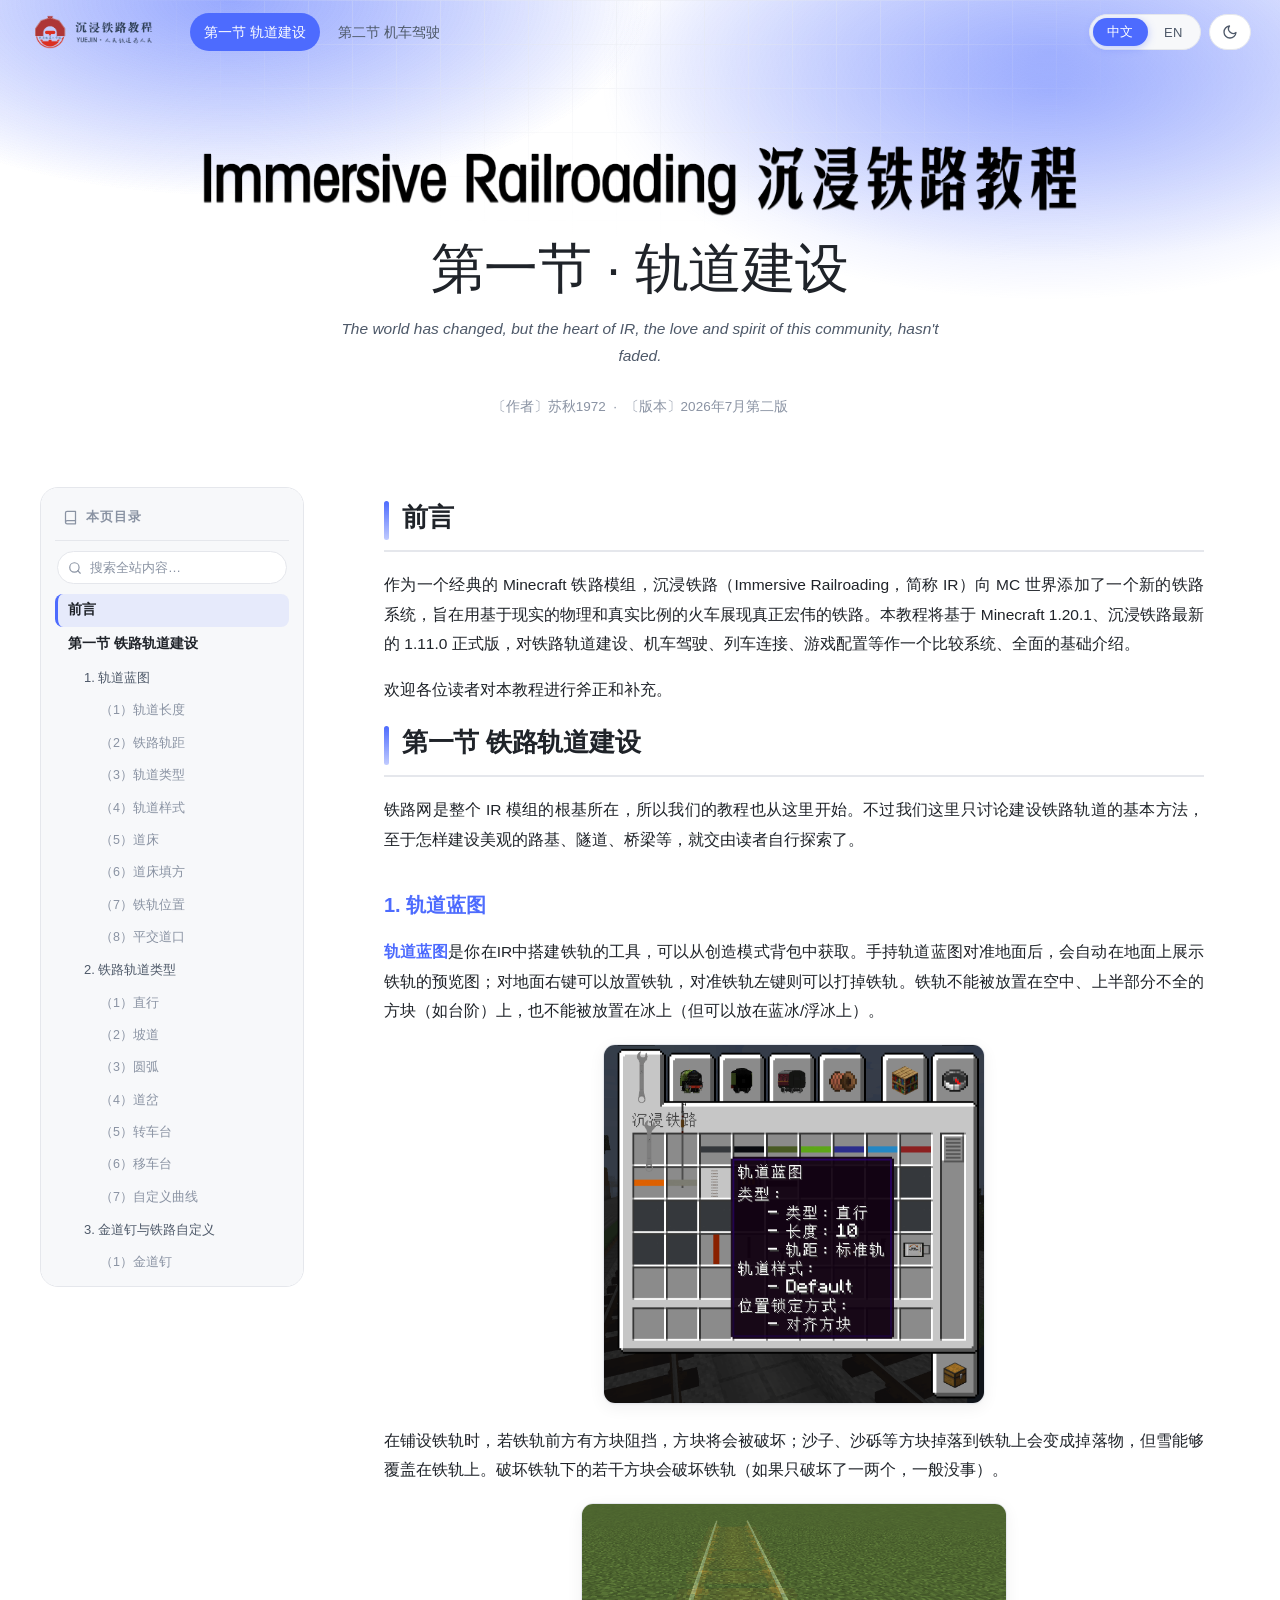
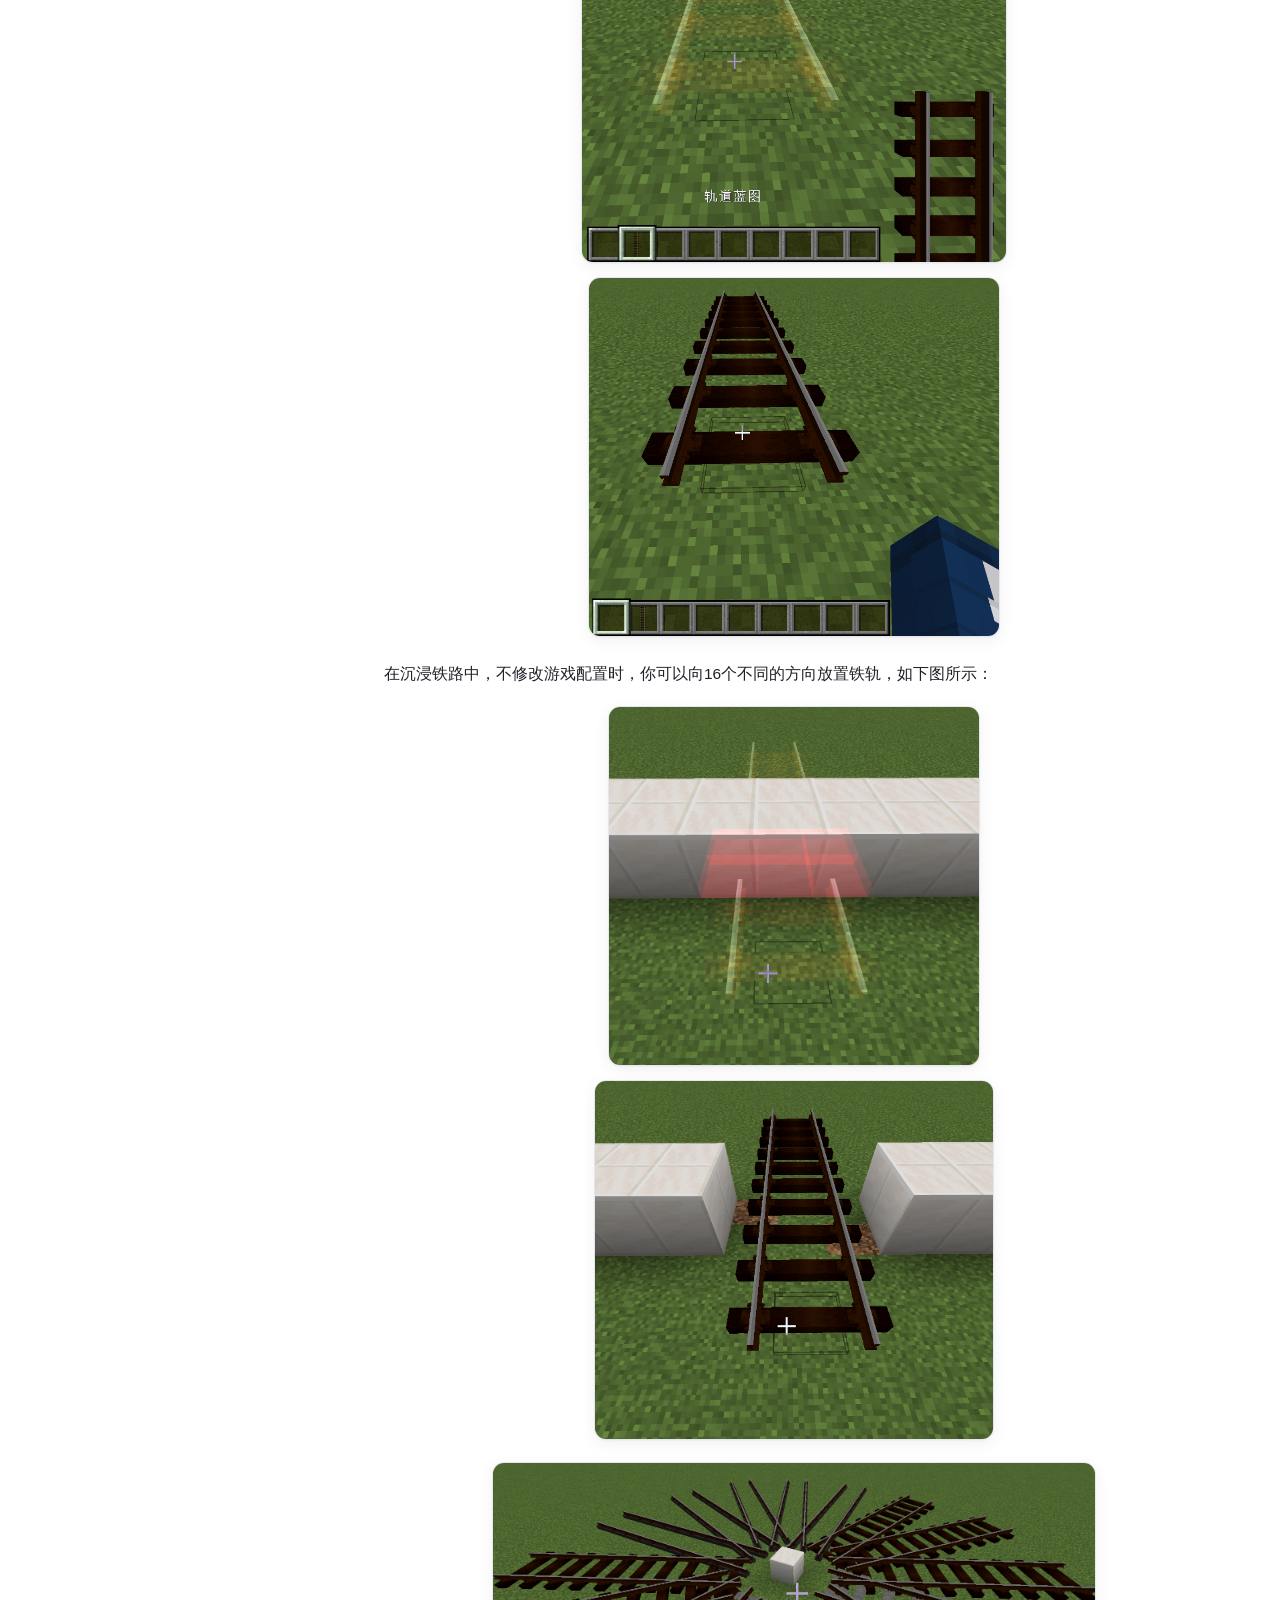
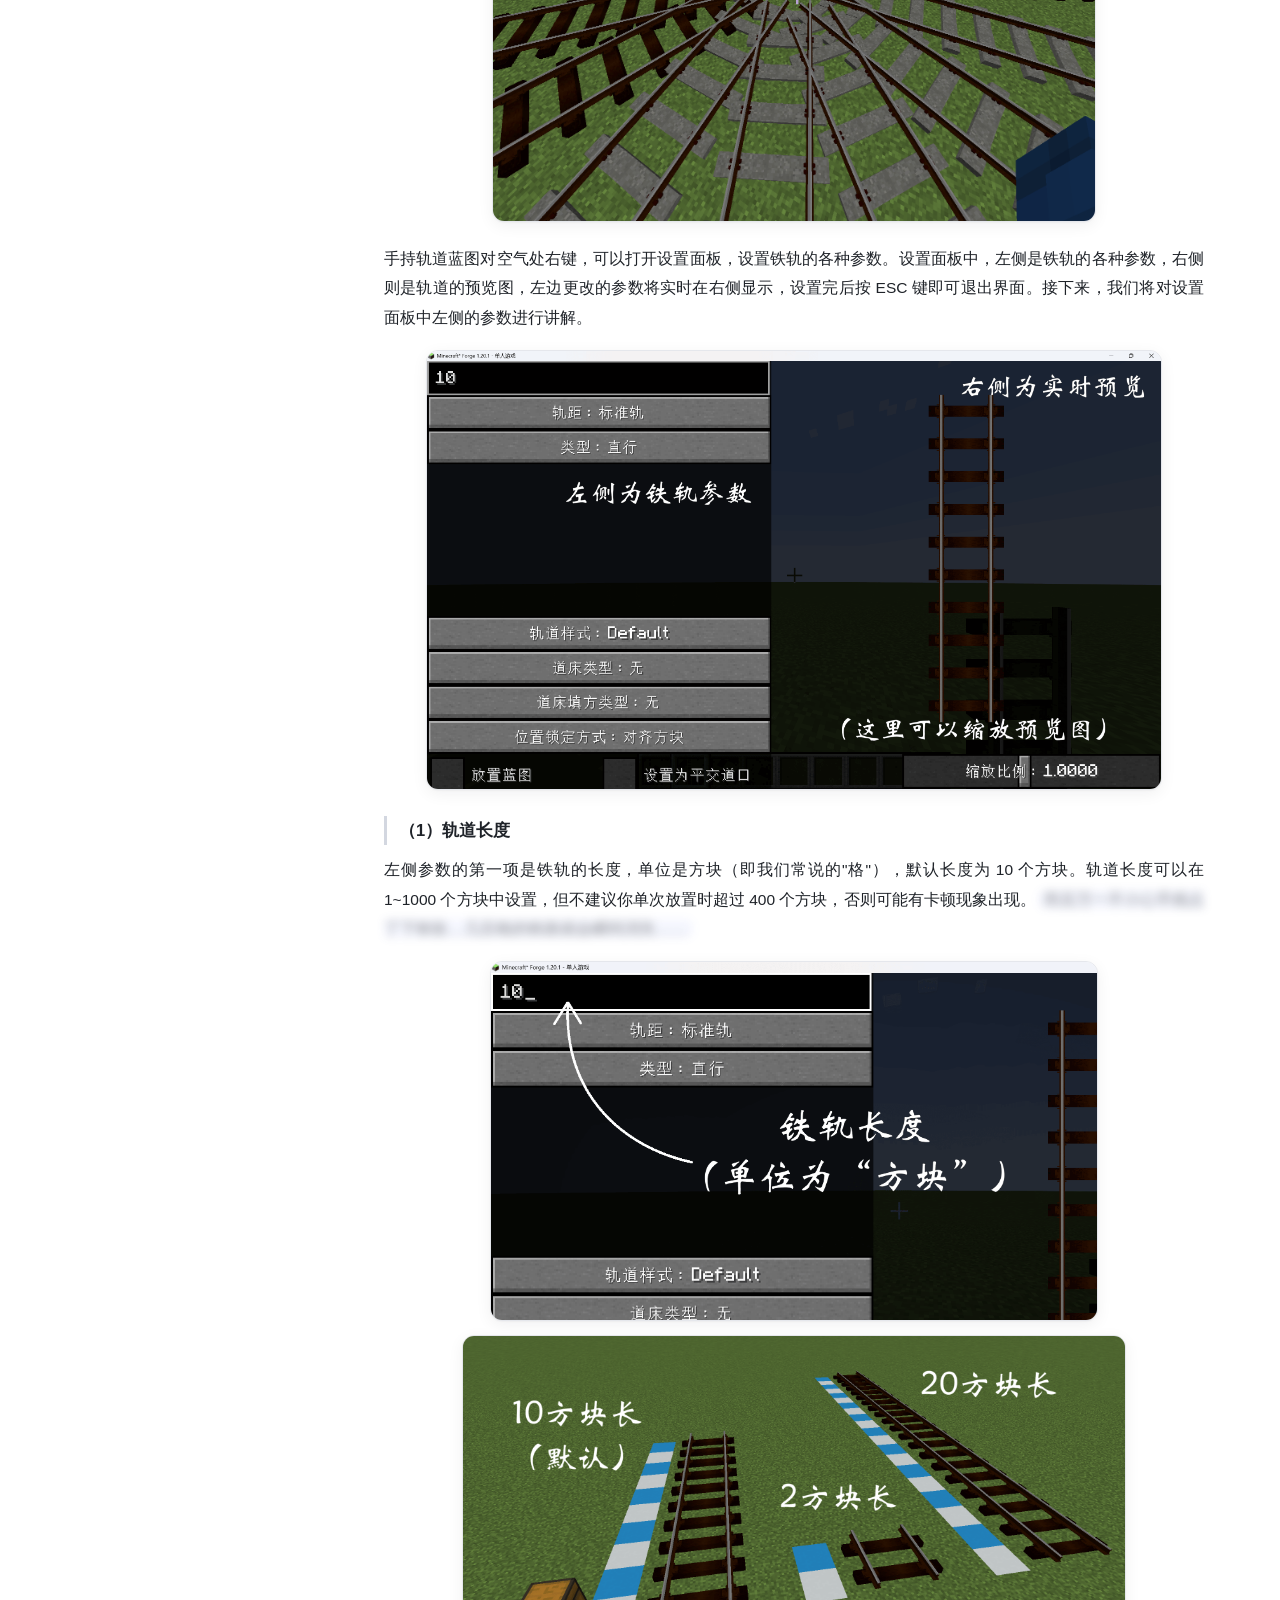
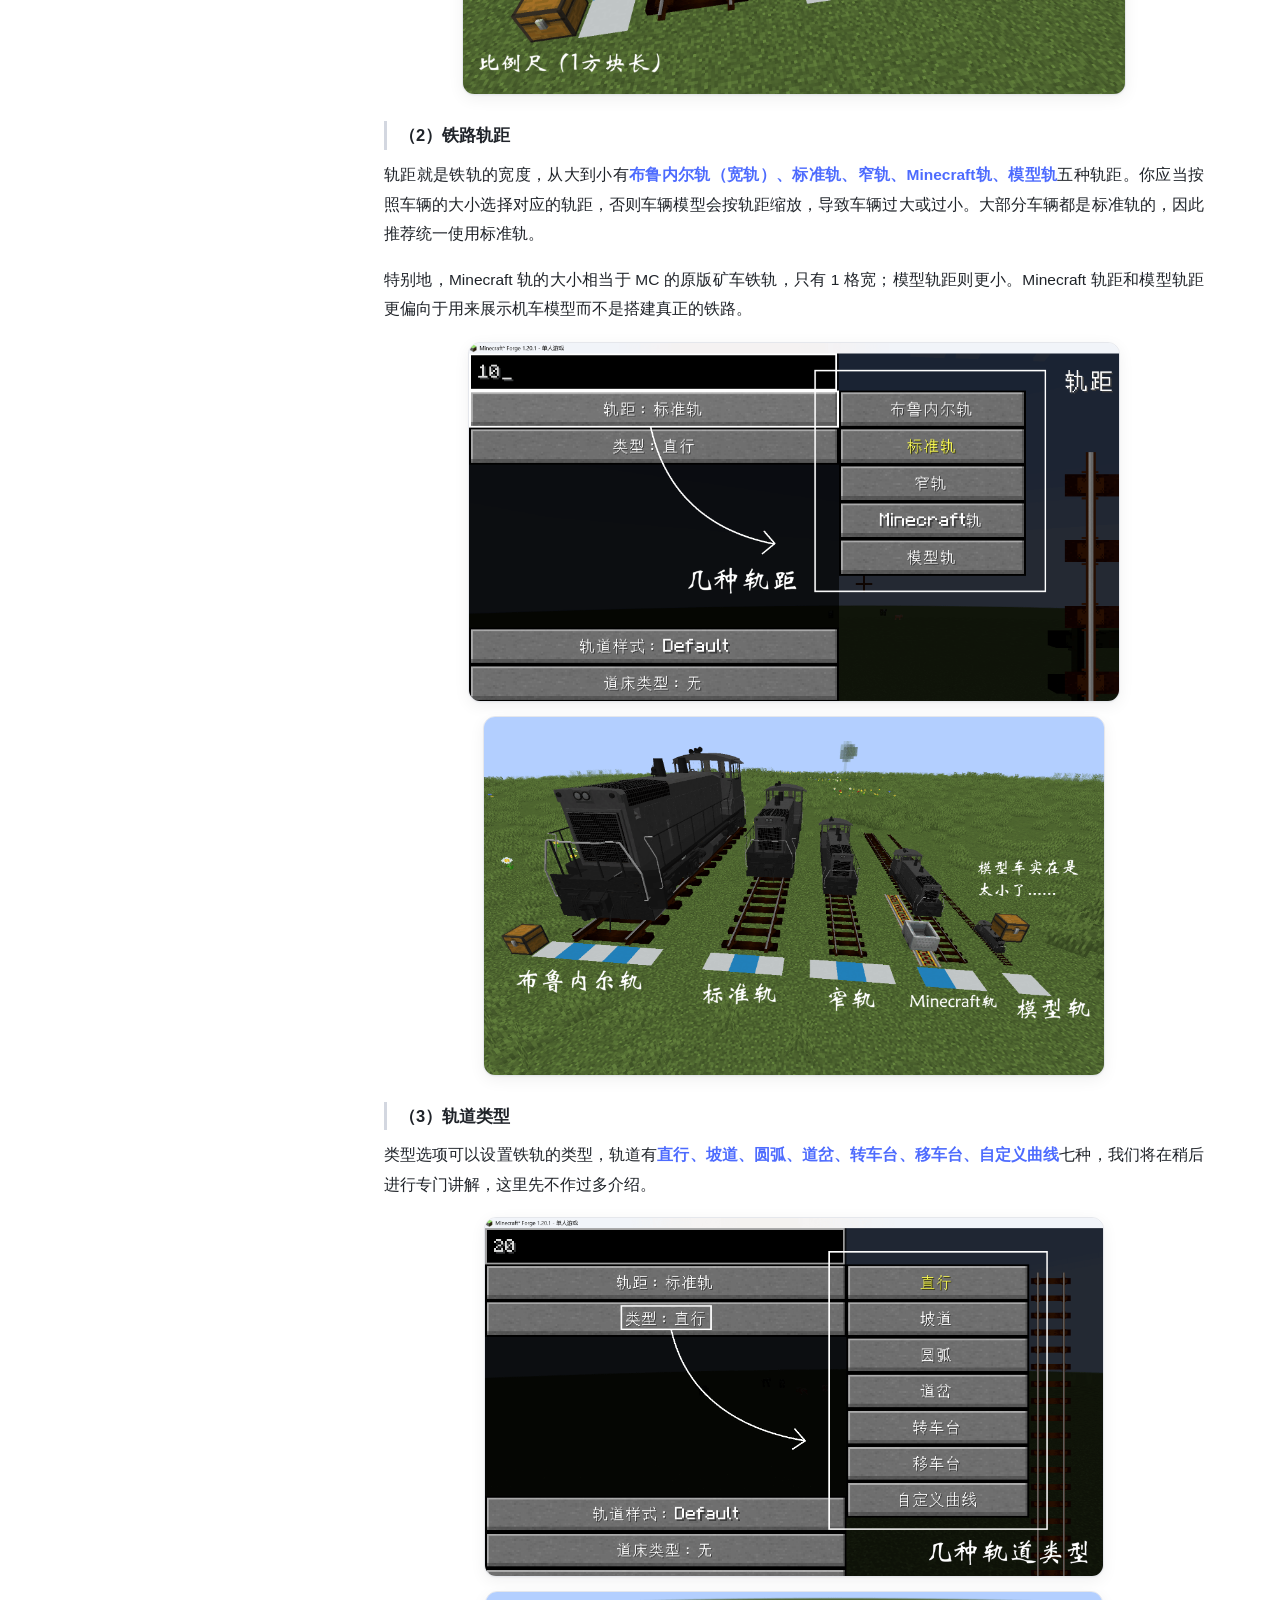
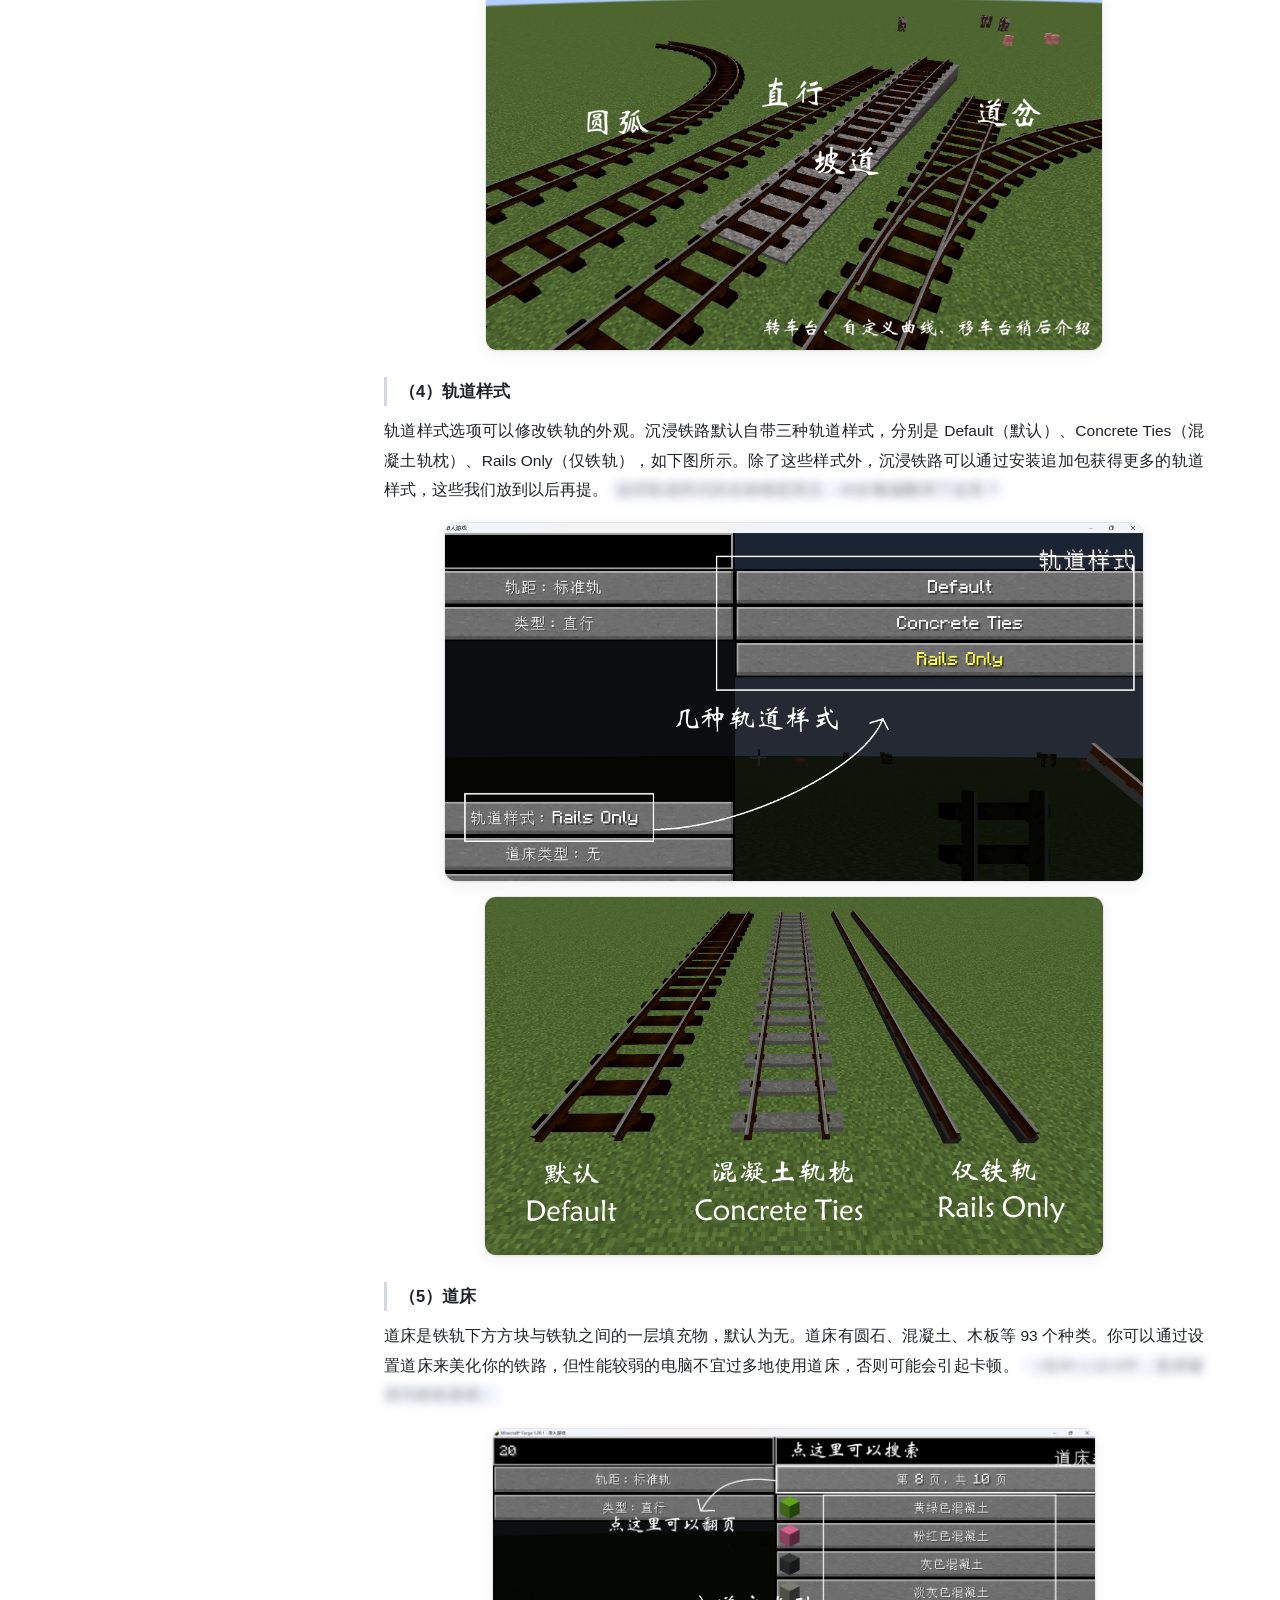
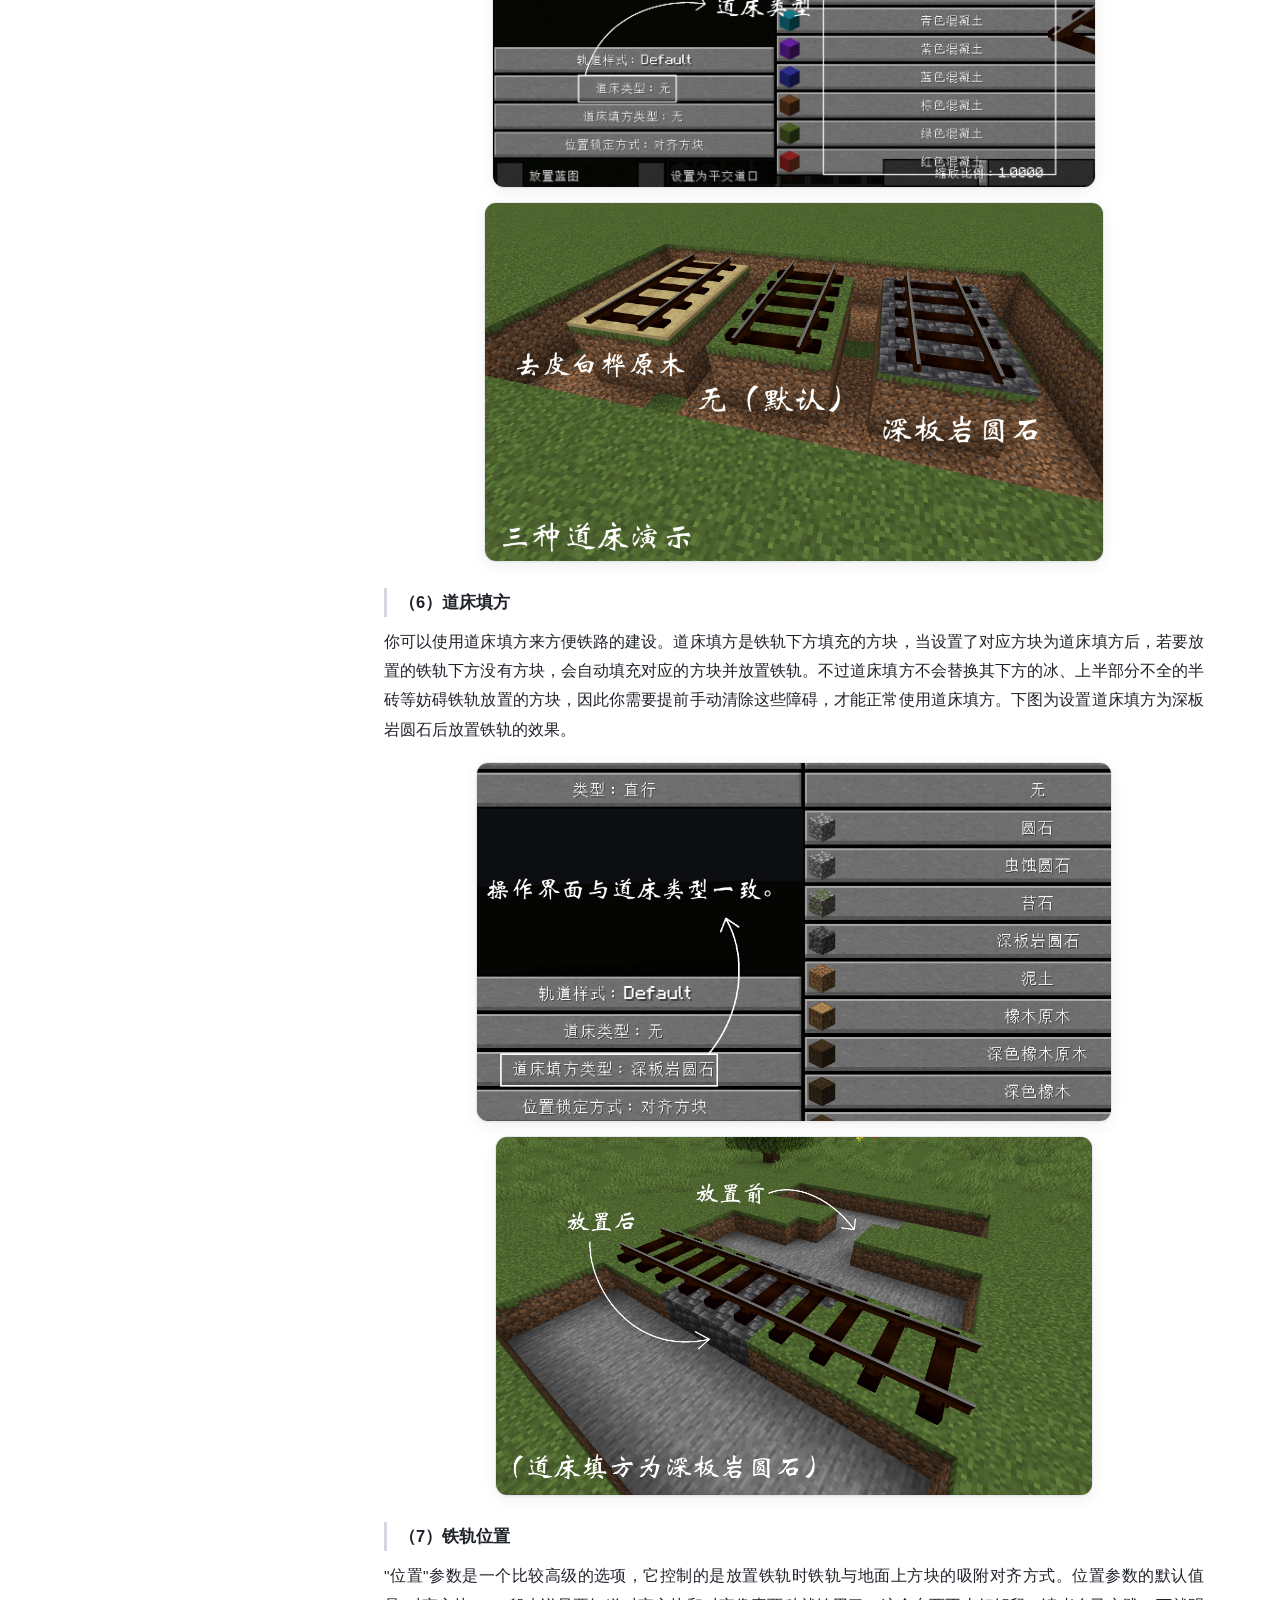
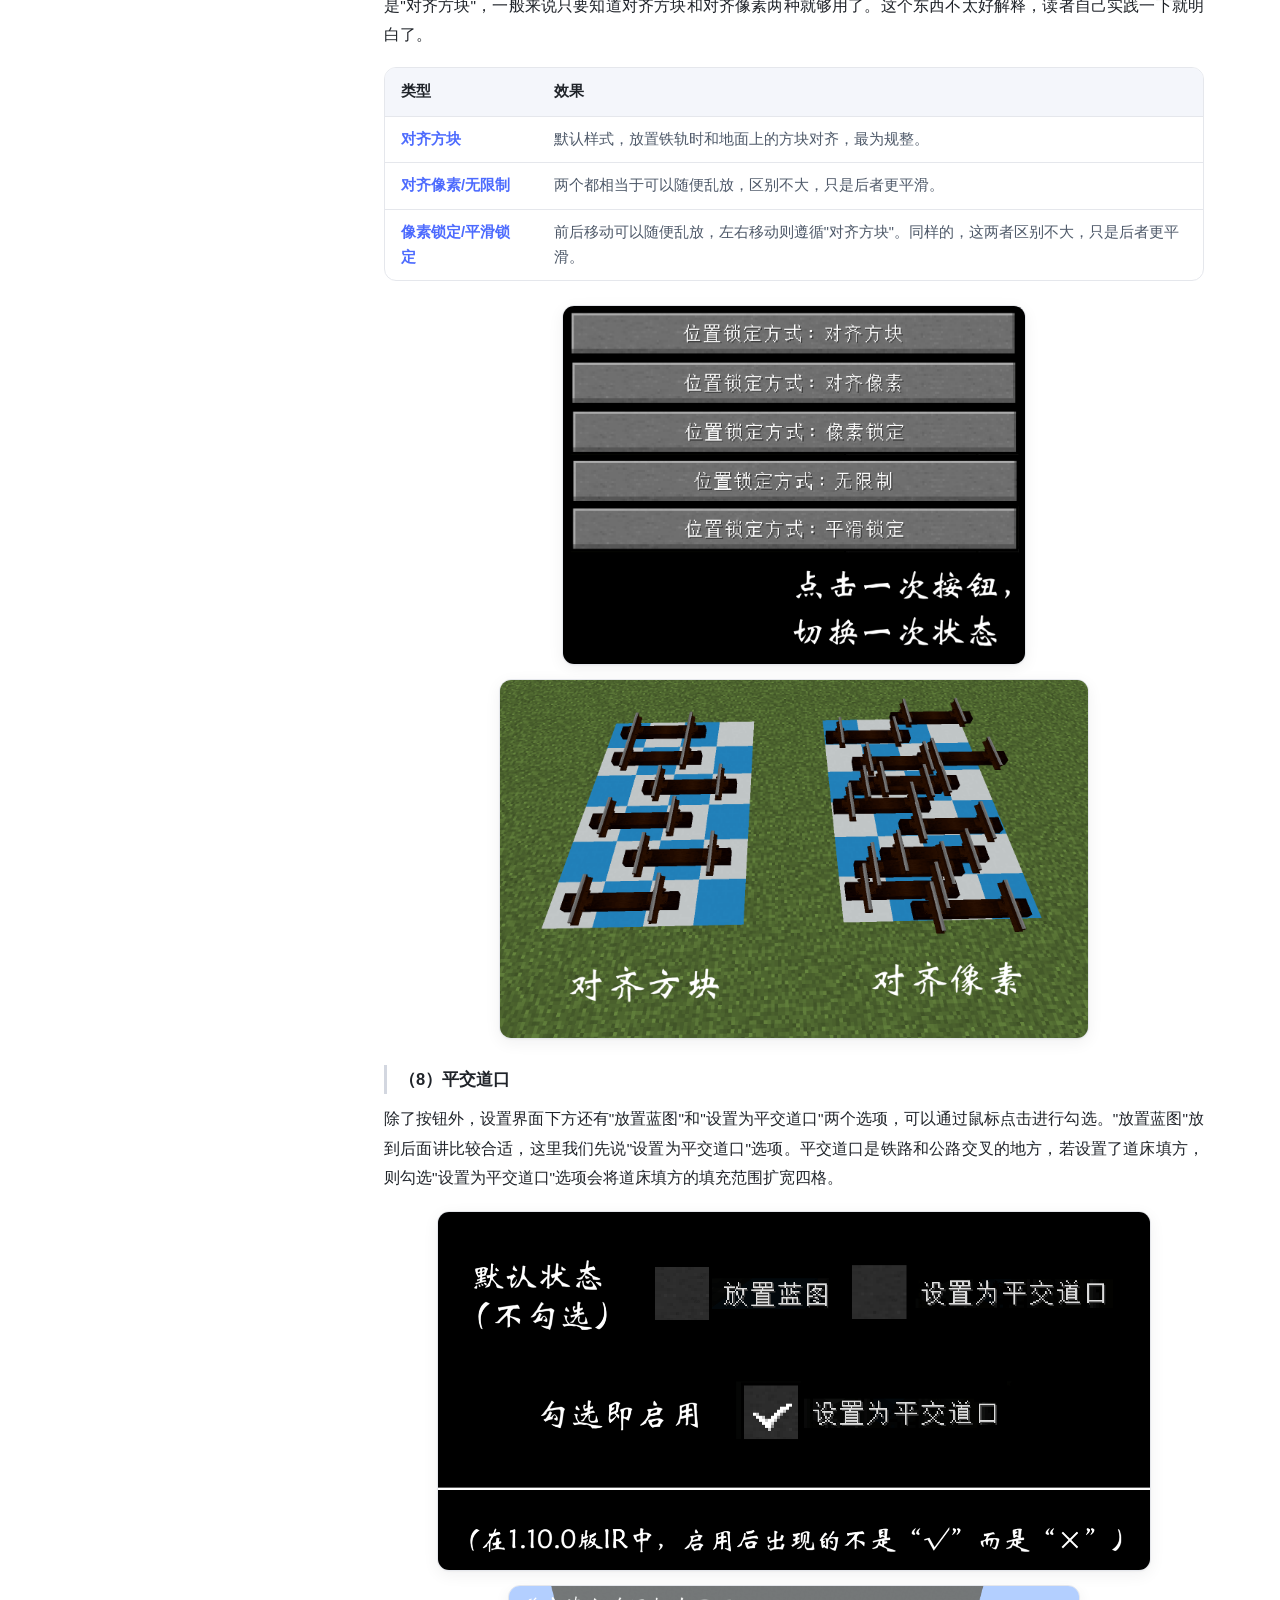
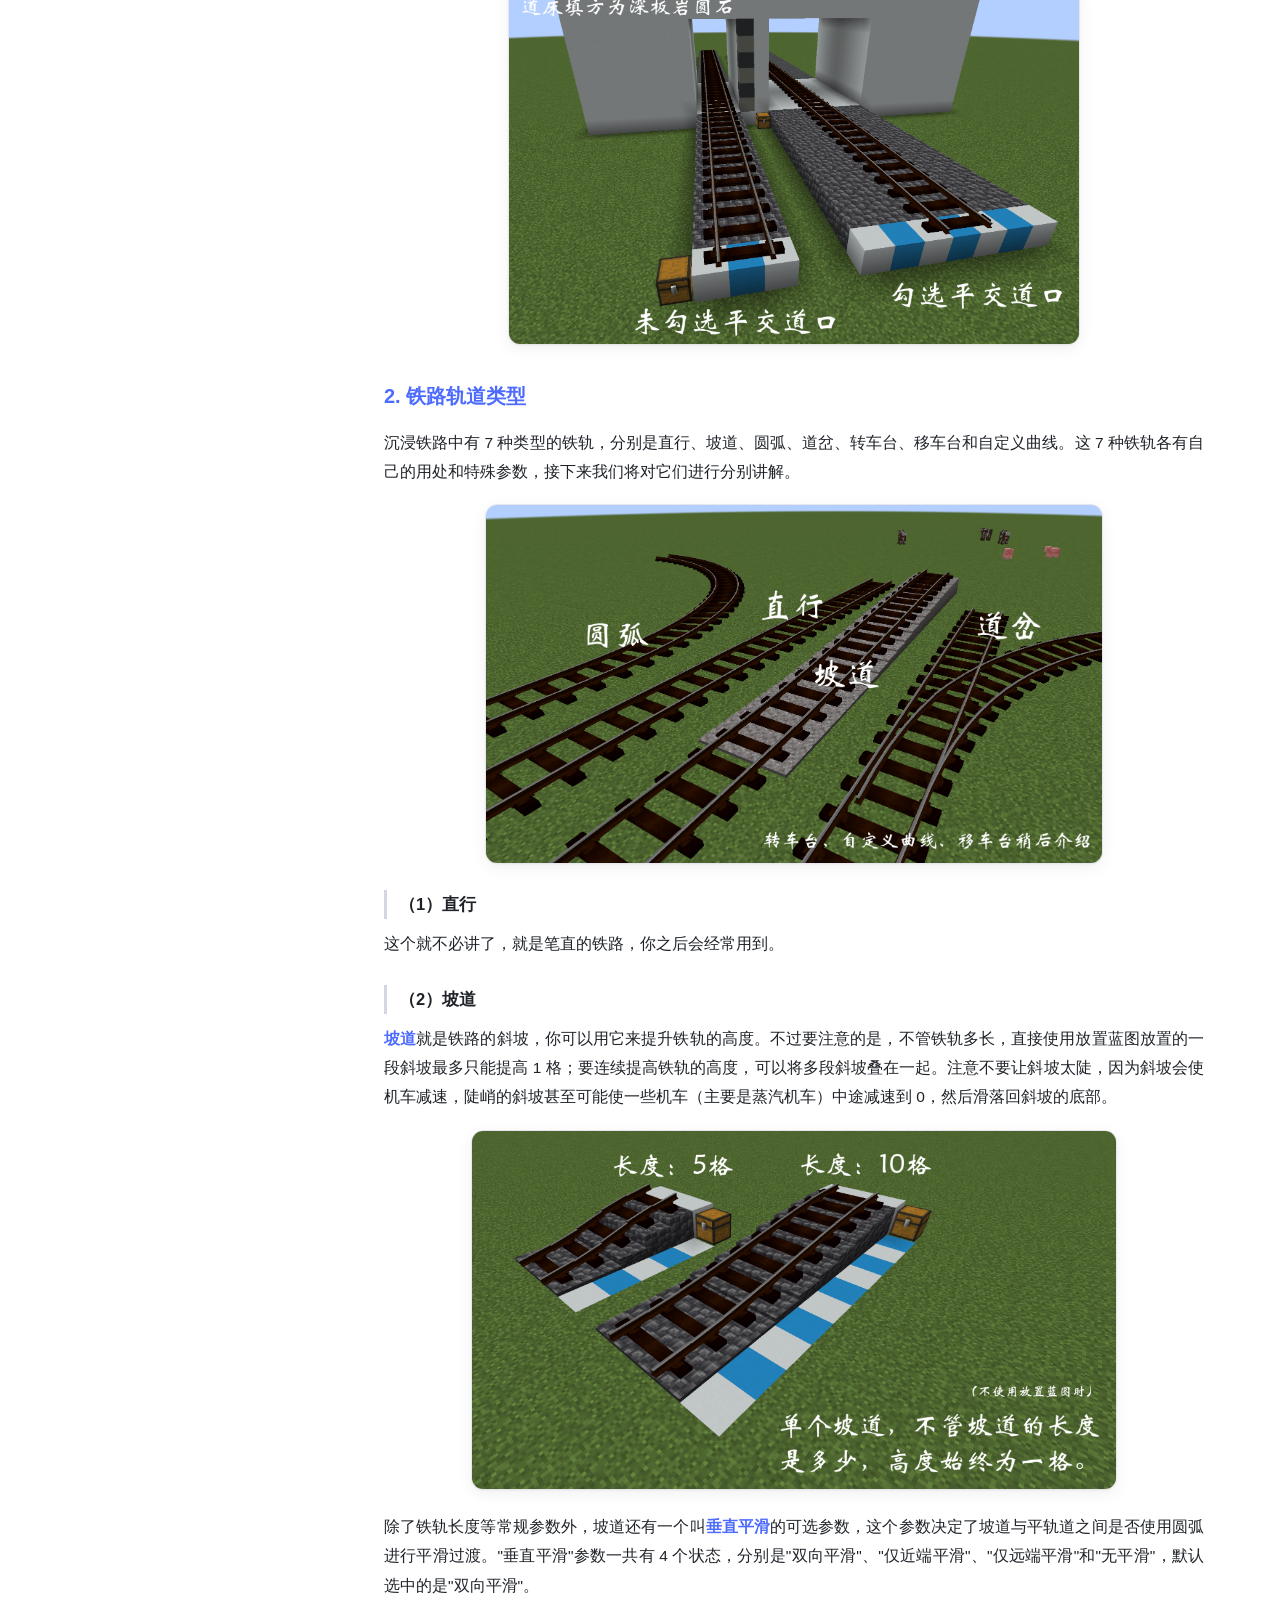
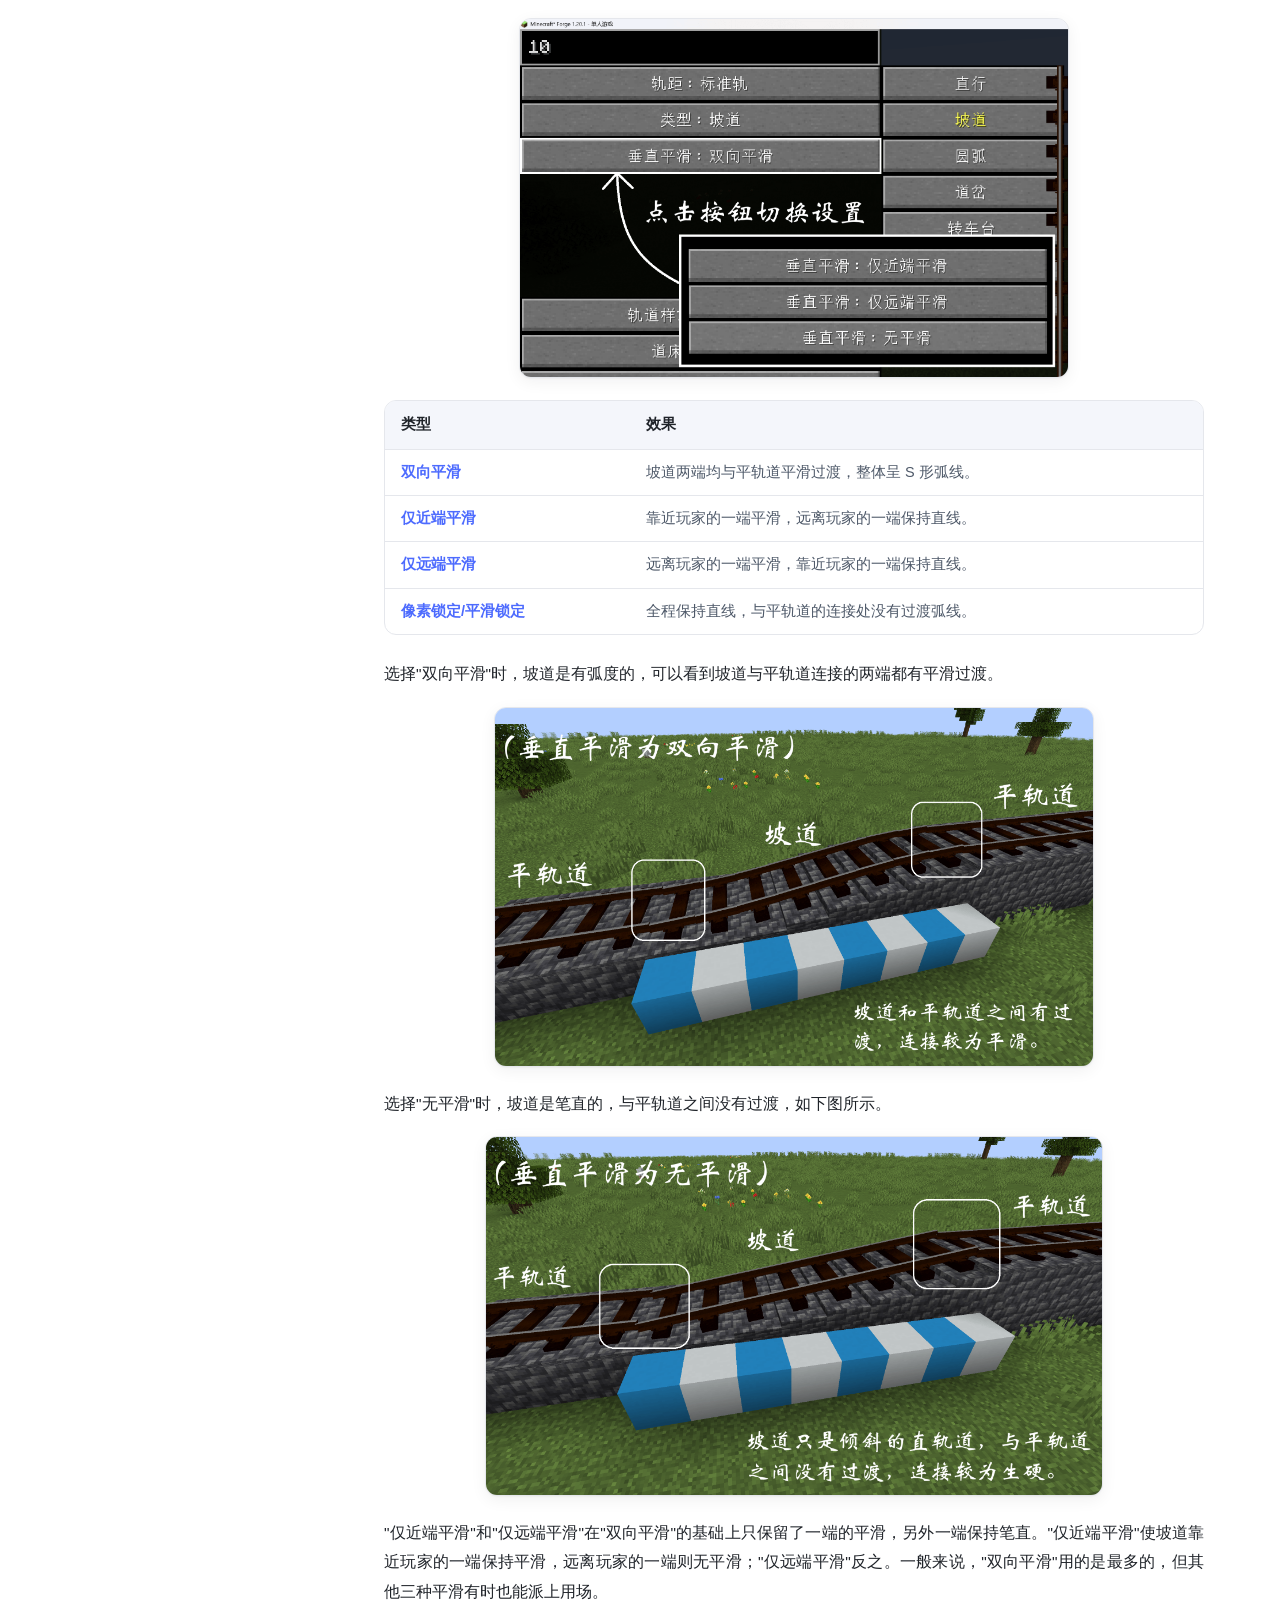
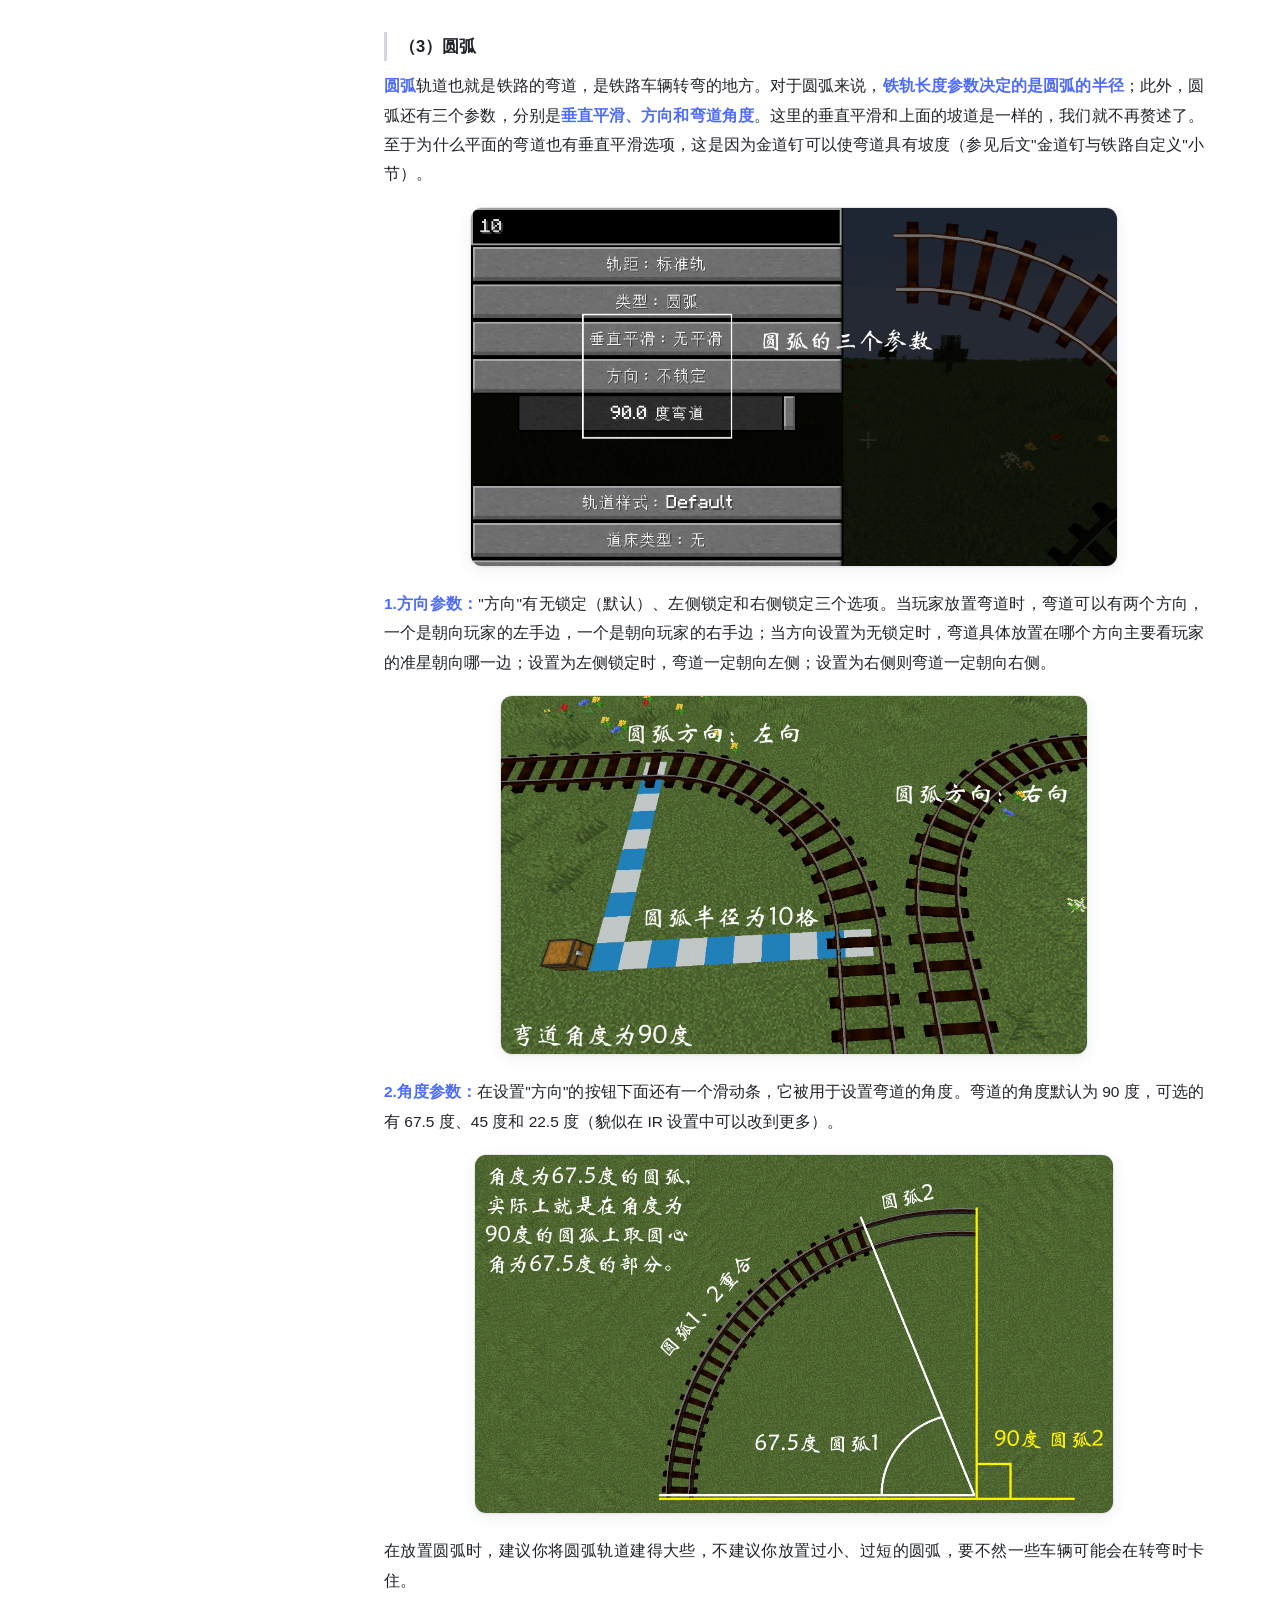
==== commit d1798ad1: "Add files via upload uploaded the new version of the site" ====
--- a/index.html
+++ b/index.html
@@ -1,459 +1,545 @@
-<!DOCTYPE html>
-<html lang="zh-CN">
-
-<head>
-    <meta charset="UTF-8">
-    <meta name="viewport" content="width=device-width, initial-scale=1.0">
-    <title>MC沉浸铁路(IR)模组教程 | 第一节 轨道建设</title>
-    <meta name="keywords" content="Minecraft,沉浸铁路,Immersive Railroading,IR模组,IR教程,轨道建设,轨道蓝图,金道钉,轨道样式更换器,MC铁路模组,1.20.1,1.11.0,火车模组,铁路建设,MC教程,苏秋1972,IR,跃进,跃进铁道工作组,MC火车">
-    <meta name="description" content="这是一篇Minecraft 1.20.1沉浸铁路(Immersive Railroading)模组1.11.0新版本的中文教程，旨在对铁路轨道建设、机车驾驶、列车连接、游戏配置等游戏内容作一个比较系统、全面的基础介绍，帮助MC玩家“用基于现实的物理和真实比例的火车展现真正宏伟的铁路”。你想要问的IR问题，也许这里都有解答。">
-    <link href="https://cdn.bootcdn.net/ajax/libs/font-awesome/6.2.1/css/all.css" rel="stylesheet">
-    <link rel="stylesheet" type="text/css" href="./assets/main.css">
-    <link rel="icon" href="assets/icon.png">
-</head>
-
-<body>
-
-    <aside id="toc-sidebar">
-        <div class="toc-header">
-            <span>教程目录</span>
-        </div>
-        <nav class="toc-nav" id="toc-nav">
-            <!-- 由 JavaScript 动态生成 -->
-        </nav>
-    </aside>
-
-    <nav class="secGood">
-        <div class="secGoodLeft">
-            <p>热烈庆祝 MC 沉浸铁路(IR)模组 1.11.0 正式版发布</p>
-            <div class="button"><a href="https://www.curseforge.com/minecraft/mc-mods/immersive-railroading"><i
-                        class="fa fa-download" aria-hidden="true"></i><span
-                        class="indisp">&nbsp;&nbsp;&nbsp;CurseForge</span></a></div>
-            <div class="button"><a href="https://modrinth.com/mod/immersive-railroading"><i class="fa fa-download"
-                        aria-hidden="true"></i><span class="indisp">&nbsp;&nbsp;&nbsp;Modrinth</span></a></div>
-            <div class="button"><a
-                    href="https://github.com/TeamOpenIndustry/ImmersiveRailroading/blob/master/ReleaseNotes/ImmersiveRailroading-1.11.0.md"><i
-                        class="fa fa-book" aria-hidden="true"></i><span
-                        class="indisp">&nbsp;&nbsp;&nbsp;Github</span></a></div>
-        </div>
-        <div class="secGoodRight">
-            <p>The world has changed, but the heart of IR, the love and spirit of this community, hasn't faded.</p>
-        </div>
-    </nav>
-
-    <nav class="secNav">
-        <div class="nav_left">
-            <img src="./assets/nav-logo.png"></img>
-        </div>
-        <div class="nav_right">
-            <a class="nav_a">
-                <div class="nav_items_now">轨道建设</div>
-            </a>
-            <a class="nav_a" href="page2.html">
-                <div class="nav_items">机车驾驶</div>
-            </a>
-            <a class="nav_a" style="display:none;">
-                <div class="nav_items">列车连接</div>
-            </a>
-
-            <!-- 移动端菜单按钮 -->
-            <div class="nav_items_more">
-                <a>菜单</a>
-                <div class="nav_menu">
-                    <a class="nav_an">
-                        <div class="nav_menu_items">轨道建设</div>
-                    </a>
-                    <a class="nav_an" href="page2.html">
-                        <div class="nav_menu_items">机车驾驶</div>
-                    </a>
-                    <a class="nav_an" style="display:none;">
-                        <div class="nav_menu_items">列车连接</div>
-                    </a>
-                </div>
-            </div>
-        </div>
-    </nav>
-
-    <section class="secMain">
-        <img src="assets/ir.png">
-        <h1>第一节 | 轨道建设</h1>
-        <p>〔作者〕苏秋1972&nbsp;&nbsp;&nbsp;&nbsp;〔版本〕2026年7月第二版</p>
-    </section>
-
-    <section class="secInfo">
-        <h2>前言</h2>
-        <p>作为一个经典的 Minecraft 铁路模组，沉浸铁路（Immersive Railroading，简称 IR）向 MC 世界添加了一个新的铁路系统，旨在用基于现实的物理和真实比例的火车展现真正宏伟的铁路。本教程将基于 Minecraft 1.20.1、沉浸铁路最新的 1.11.0 正式版，对铁路轨道建设、机车驾驶、列车连接、游戏配置等作一个比较系统、全面的基础介绍。</p>
-        <p>欢迎各位读者对本教程进行斧正和补充。</p>
-    </section>
-
-    <section class="secInfo">
-        <h2>第一节 铁路轨道建设</h2>
-        <p>铁路网是整个 IR 模组的根基所在，所以我们的教程也从这里开始。不过我们这里只讨论建设铁路轨道的基本方法，至于怎样建设美观的路基、隧道、桥梁等，就交由读者自行探索了。</p>
-        <h3>1. 轨道蓝图</h3>
-        <div class="imgblock">
-            <img src="assets/img1/1.png">
-        </div>
-        <p><strong>轨道蓝图</strong>是你在IR中搭建铁轨的工具，可以从创造模式背包中获取。手持轨道蓝图对准地面后，会自动在地面上展示铁轨的预览图；对地面右键可以放置铁轨，对准铁轨左键则可以打掉铁轨。铁轨不能被放置在空中、上半部分不全的方块（如台阶）上，也不能被放置在冰上（但可以放在蓝冰/浮冰上）。
-        </p>
-        <div class="imgblock">
-            <img src="assets/img1/2.png">
-            <img src="assets/img1/3.png">
-        </div>
-        <p>在铺设铁轨时，若铁轨前方有方块阻挡，方块将会被破坏；沙子、沙砾等方块掉落到铁轨上会变成掉落物，但雪能够覆盖在铁轨上。破坏铁轨下的若干方块会破坏铁轨（如果只破坏了一两个，一般没事）。</p>
-        <div class="imgblock">
-            <img src="assets/img1/4.png">
-            <img src="assets/img1/5.png">
-        </div>
-        <p>在沉浸铁路中，不修改游戏配置时，你可以向16个不同的方向放置铁轨，如下图所示：</p>
-        <div class="imgblock">
-            <img src="assets/img1/6.png">
-        </div>
-        <p>手持轨道蓝图对空气处右键，可以打开设置面板，设置铁轨的各种参数。设置面板中，左侧是铁轨的各种参数，右侧则是轨道的预览图，左边更改的参数将实时在右侧显示，设置完后按 ESC
-            键即可退出界面。接下来，我们将对设置面板中左侧的参数进行讲解。
-        </p>
-        <div class="imgblock">
-            <img src="assets/img1/7.png" style="height:440px">
-        </div>
-
-        <!-- 参数详解 -->
-        <h4>（1）轨道长度</h4>
-        <p>左侧参数的第一项是铁轨的长度，单位是方块（即我们常说的"格"），默认长度为 10 个方块。轨道长度可以在 1~1000 个方块中设置，但不建议你单次放置时超过 400 个方块，否则可能有卡顿现象出现。<span
-                class="tucao">而且万一不小心手残点了下铁轨，几百格的铁路就会瞬间消失……</span></p>
-        <div class="imgblock">
-            <img src="assets/img1/8.png">
-            <img src="assets/img1/9.png">
-        </div>
-
-        <h4>（2）铁路轨距</h4>
-        <p>轨距就是铁轨的宽度，从大到小有<strong>布鲁内尔轨（宽轨）、标准轨、窄轨、Minecraft轨、模型轨</strong>五种轨距。你应当按照车辆的大小选择对应的轨距，否则车辆模型会按轨距缩放，导致车辆过大或过小。大部分车辆都是标准轨的，因此推荐统一使用标准轨。
-        </p>
-        <p>特别地，Minecraft 轨的大小相当于 MC 的原版矿车铁轨，只有 1 格宽；模型轨距则更小。Minecraft 轨距和模型轨距更偏向于用来展示机车模型而不是搭建真正的铁路。</p>
-        <div class="imgblock">
-            <img src="assets/img1/10.png">
-            <img src="assets/img1/11.png">
-        </div>
-
-        <h4>（3）轨道类型</h4>
-        <p>类型选项可以设置铁轨的类型，轨道有<strong>直行、坡道、圆弧、道岔、转车台、移车台、自定义曲线</strong>七种，我们将在稍后进行专门讲解，这里先不作过多介绍。</p>
-        <div class="imgblock">
-            <img src="assets/img1/12.png">
-            <img src="assets/img1/13.png">
-        </div>
-
-        <h4>（4）轨道样式</h4>
-        <p>轨道样式选项可以修改铁轨的外观。沉浸铁路默认自带三种轨道样式，分别是 Default（默认）、Concrete Ties（混凝土轨枕）、Rails
-            Only（仅铁轨），如下图所示。除了这些样式外，沉浸铁路可以通过安装追加包获得更多的轨道样式，这些我们放到以后再提。<span
-                class="tucao">这些轨道样式的名称都是英文，IR好像漏翻译了这里？</span></p>
-        <div class="imgblock">
-            <img src="assets/img1/14.png">
-            <img src="assets/img1/15.png">
-        </div>
-
-        <h4>（5）道床</h4>
-        <p>道床是铁轨下方方块与铁轨之间的一层填充物，默认为无。道床有圆石、混凝土、木板等 93 个种类。你可以通过设置道床来美化你的铁路，但性能较弱的电脑不宜过多地使用道床，否则可能会引起卡顿。<span
-                class="tucao">（在IR 1.10.0中，道床被译为铁轨基座）</span>
-        </p>
-        <div class="imgblock">
-            <img src="assets/img1/16.png">
-            <img src="assets/img1/17.png">
-
-        </div>
-
-        <h4>（6）道床填方</h4>
-        <p>你可以使用道床填方来方便铁路的建设。道床填方是铁轨下方填充的方块，当设置了对应方块为道床填方后，若要放置的铁轨下方没有方块，会自动填充对应的方块并放置铁轨。不过道床填方不会替换其下方的冰、上半部分不全的半砖等妨碍铁轨放置的方块，因此你需要提前手动清除这些障碍，才能正常使用道床填方。下图为设置道床填方为深板岩圆石后放置铁轨的效果。
-        </p>
-        <div class="imgblock">
-            <img src="assets/img1/18.png">
-            <img src="assets/img1/19.png">
-        </div>
-
-        <h4>（7）铁轨位置</h4>
-        <p>"位置"参数是一个比较高级的选项，它控制的是放置铁轨时铁轨与地面上方块的吸附对齐方式。位置参数的默认值是"对齐方块"，一般来说只要知道对齐方块和对齐像素两种就够用了。这个东西不太好解释，读者自己实践一下就明白了。
-        </p>
-        <div class="table-wrap">
-            <table>
-                <thead>
-                    <tr>
-                        <th>类型</th>
-                        <th>效果</th>
-                    </tr>
-                </thead>
-                <tbody>
-                    <tr>
-                        <td><strong>对齐方块</strong></td>
-                        <td>默认样式，放置铁轨时和地面上的方块对齐，最为规整。</td>
-                    </tr>
-                    <tr>
-                        <td><strong>对齐像素/无限制</strong></td>
-                        <td>两个都相当于可以随便乱放，区别不大，只是后者更平滑。</td>
-                    </tr>
-                    <tr>
-                        <td><strong>像素锁定/平滑锁定</strong></td>
-                        <td>前后移动可以随便乱放，左右移动则遵循"对齐方块"。同样的，这两者区别不大，只是后者更平滑。</td>
-                    </tr>
-                </tbody>
-            </table>
-        </div>
-        <div class="imgblock">
-            <img src="assets/img1/20.png">
-            <img src="assets/img1/21.png">
-        </div>
-
-        <h4>（8）平交道口</h4>
-        <p>除了按钮外，设置界面下方还有“放置蓝图”和“设置为平交道口”两个选项，可以通过鼠标点击进行勾选。“放置蓝图”放到后面讲比较合适，这里我们先说“设置为平交道口”选项。平交道口是铁路和公路交叉的地方，若设置了道床填方，则勾选“设置为平交道口”选项会将道床填方的填充范围扩宽四格。
-        </p>
-        <div class="imgblock">
-            <img src="assets/img1/22.png">
-            <img src="assets/img1/23.png">
-        </div>
-
-        <!-- 2. 铁路轨道类型 -->
-        <h3>2. 铁路轨道类型</h3>
-        <p>沉浸铁路中有 7 种类型的铁轨，分别是直行、坡道、圆弧、道岔、转车台、移车台和自定义曲线。这 7 种铁轨各有自己的用处和特殊参数，接下来我们将对它们进行分别讲解。</p>
-        <div class="imgblock">
-            <img src="assets/img1/13.png">
-        </div>
-
-        <h4>（1）直行</h4>
-        <p>这个就不必讲了，就是笔直的铁路，你之后会经常用到。</p>
-
-        <h4>（2）坡道</h4>
-        <p><strong>坡道</strong>就是铁路的斜坡，你可以用它来提升铁轨的高度。不过要注意的是，不管铁轨多长，直接使用放置蓝图放置的一段斜坡最多只能提高 1
-            格；要连续提高铁轨的高度，可以将多段斜坡叠在一起。注意不要让斜坡太陡，因为斜坡会使机车减速，陡峭的斜坡甚至可能使一些机车（主要是蒸汽机车）中途减速到 0，然后滑落回斜坡的底部。</p>
-        <div class="imgblock">
-            <img src="assets/img1/24.png">
-        </div>
-        <p>除了铁轨长度等常规参数外，坡道还有一个叫<strong>垂直平滑</strong>的可选参数，这个参数决定了坡道与平轨道之间是否使用圆弧进行平滑过渡。“垂直平滑”参数一共有 4
-            个状态，分别是"双向平滑"、"仅近端平滑"、"仅远端平滑"和"无平滑"，默认选中的是“双向平滑”。</p>
-        <div class="imgblock">
-            <img src="assets/img1/25.png">
-        </div>
-        <div class="table-wrap">
-            <table>
-                <thead>
-                    <tr>
-                        <th>类型</th>
-                        <th>效果</th>
-                    </tr>
-                </thead>
-                <tbody>
-                    <tr>
-                        <td><strong>双向平滑</strong></td>
-                        <td>坡道两端均与平轨道平滑过渡，整体呈 S 形弧线。</td>
-                    </tr>
-                    <tr>
-                        <td><strong>仅近端平滑</strong></td>
-                        <td>靠近玩家的一端平滑，远离玩家的一端保持直线。</td>
-                    </tr>
-                    <tr>
-                        <td><strong>仅远端平滑</strong></td>
-                        <td>远离玩家的一端平滑，靠近玩家的一端保持直线。</td>
-                    </tr>
-                    <tr>
-                        <td><strong>像素锁定/平滑锁定</strong></td>
-                        <td>全程保持直线，与平轨道的连接处没有过渡弧线。</td>
-                    </tr>
-                </tbody>
-            </table>
-        </div>
-        <p>选择“双向平滑”时，坡道是有弧度的，可以看到坡道与平轨道连接的两端都有平滑过渡。</p>
-        <div class="imgblock">
-            <img src="assets/img1/26.png">
-        </div>
-        <p>选择“无平滑”时，坡道是笔直的，与平轨道之间没有过渡，如下图所示。</p>
-        <div class="imgblock">
-            <img src="assets/img1/27.png">
-        </div>
-        <p>“仅近端平滑”和“仅远端平滑”在“双向平滑”的基础上只保留了一端的平滑，另外一端保持笔直。“仅近端平滑”使坡道靠近玩家的一端保持平滑，远离玩家的一端则无平滑；“仅远端平滑”反之。一般来说，“双向平滑”用的是最多的，但其他三种平滑有时也能派上用场。
-        </p>
-
-        <h4>（3）圆弧</h4>
-        <p><strong>圆弧</strong>轨道也就是铁路的弯道，是铁路车辆转弯的地方。对于圆弧来说，<strong>铁轨长度参数决定的是圆弧的半径</strong>；此外，圆弧还有三个参数，分别是<strong>垂直平滑、方向和弯道角度</strong>。这里的垂直平滑和上面的坡道是一样的，我们就不再赘述了。至于为什么平面的弯道也有垂直平滑选项，这是因为金道钉可以使弯道具有坡度（参见后文“金道钉与铁路自定义”小节）。
-        </p>
-        <div class="imgblock">
-            <img src="assets/img1/28.png">
-        </div>
-        <p><strong>1.方向参数：</strong>"方向"有无锁定（默认）、左侧锁定和右侧锁定三个选项。当玩家放置弯道时，弯道可以有两个方向，一个是朝向玩家的左手边，一个是朝向玩家的右手边；当方向设置为无锁定时，弯道具体放置在哪个方向主要看玩家的准星朝向哪一边；设置为左侧锁定时，弯道一定朝向左侧；设置为右侧则弯道一定朝向右侧。
-        </p>
-        <div class="imgblock">
-            <img src="assets/img1/29.png">
-        </div>
-        <p><strong>2.角度参数：</strong>在设置"方向"的按钮下面还有一个滑动条，它被用于设置弯道的角度。弯道的角度默认为 90 度，可选的有 67.5 度、45 度和 22.5 度（貌似在 IR
-            设置中可以改到更多）。</p>
-        <div class="imgblock">
-            <img src="assets/img1/30.png">
-        </div>
-        <p>在放置圆弧时，建议你将圆弧轨道建得大些，不建议你放置过小、过短的圆弧，要不然一些车辆可能会在转弯时卡住。</p>
-
-        <h4>（4）道岔</h4>
-        <p><strong>道岔</strong>是两条铁路的交汇处，你可以使用道岔将两段铁路连在一起，并将车辆从这一条铁路线转到另外一条铁路线上。道岔可被分为“直向”和“侧向”两个部分，直向是一条直铁轨，而侧向是一段圆弧，它们都可以被单独破坏（破坏了道岔的圆弧部分，道岔就会变成一条直铁路；反之亦然）。<span
-                class="tucao">这是IR 1.11.0的新增内容！</span> 道岔的“铁轨长度”参数控制的是侧向圆弧的半径。</p>
-        <div class="imgblock">
-            <img src="assets/img1/31.png">
-        </div>
-        <p>和圆弧一样，道岔也有垂直平滑、方向和角度三个参数，这三个参数负责控制道岔中的圆弧，和上面讲过的圆弧是一样的，我们就不赘述了。道岔还有一个叫做“曲率”的参数，不过实测下来这个参数对道岔的影响可以忽略不计，因此我们放到后面同样具有曲率的铁轨中讲。
-        </p>
-        <div class="imgblock">
-            <img src="assets/img1/32.png">
-        </div>
-        <p>道岔的状态可以使用红石信号控制。道岔默认处于直向状态，机车沿着直线行驶；当收到红石信号时，道岔会切换到侧向状态，机车将驶入岔路。根据进一步研究，红石信号只有直接作用于道岔最前面的几个方块附近才有作用。
-        </p>
-        <div class="imgblock">
-            <img src="assets/img1/33.png">
-            <img src="assets/img1/34.png">
-        </div>
-        <p>除了使用红石信号控制道岔外，还可以使用沉浸铁路自带的"道岔钥匙"（Switch
-            Key）来控制道岔。手持切换钥匙右键道岔，可以使道岔的状态在"锁定直向"、"锁定侧向"、"不锁定"三个状态之间切换。锁定直向会保持关闭侧向岔路，锁定侧向会保持开启侧向岔路，这两者均不受红石信号控制。不锁定状态则会将开启的侧向岔路关闭，然后恢复红石控制。
-        </p>
-        <div class="imgblock">
-            <img src="assets/img1/35.png">
-            <img src="assets/img1/36.png">
-        </div>
-
-        <h4>（5）转车台</h4>
-        <p>转车台是一种用于旋转车辆的大型装置，你可以使用它将机车旋转到 16 个不同的方向上，实现火车掉头等功能。转车台的半径由“铁轨长度”参数决定。</p>
-        <p>值得指出的是：相比于普通的铁轨，<strong>转车台具有一格高度</strong>，因此非常建议你给转车台设置道床方块（下图中转车台的道床是深板岩圆石），否则转车台看起来会像是浮在空中的铁轨。
-        </p>
-        <div class="imgblock">
-            <img src="assets/img1/37.png">
-        </div>
-        <p>将车辆开到转车台上的铁轨（转车轨）上后，使用大型扳手右键单击转车台的某一位置，可以把载有车辆的铁轨旋转到离该位置最近的铁轨上。</p>
-        <div class="imgblock">
-            <img src="assets/img1/38.png">
-            <img src="assets/img1/39.png">
-            <img src="assets/img1/40.png">
-        </div>
-
-        <h4>（6）移车台</h4>
-        <p>移车台是 IR 1.11.0
-            新增的一种装置，你可以用它将铁路车辆从一条铁轨平移到另外一条铁轨上。与转车台相同，移车台也具有1格高度，非常建议你为它设置道床方块。移车台的使用方式与转车台一致，也是通过大型扳手右键单击对应的轨道，将车辆平移过去。
-        </p>
-        <div class="imgblock">
-            <img src="assets/img1/41.png">
-            <img src="assets/img1/42.png">
-            <img src="assets/img1/43.png">
-        </div>
-        <p>除了“铁轨长度”参数控制移车台的长度外，移车台还有其他几个参数，分别是<strong>移车台轨道数</strong>和<strong>移车台轨道间距</strong>（单位是方块）。这两个参数分别决定了移车台上轨道的数量和间距，如下图所示。
-        </p>
-        <div class="imgblock">
-            <img src="assets/img1/44.png">
-            <img src="assets/img1/45.png">
-        </div>
-
-        <h4>（7）自定义曲线</h4>
-        <p>这一点我们放在下面一节"金道钉与铁路自定义"来讲。</p>
-
-        <!-- 3. 金道钉 -->
-        <h3>3. 金道钉与铁路自定义</h3>
-        <h4>（1）金道钉</h4>
-        <p>上面所说的铺设铁路的方法，都需要先在轨道蓝图中设置好铁轨的参数，然后再将铁轨放置到地面上。但是，在实际建设铁路时，我们往往不能得知什么参数才是最合适的，如果还得先测量最佳的长度、角度等才能建设铁路，未免也太麻烦了<span
-                class="tucao">（虽然挺真实的）</span>；而且有时我们要建的铁路是不规则的，用设置面板中提供的规则的弯道、斜坡等组合起来非常复杂，外观也未必好看。
-        </p>
-        <p>为了应对这样的情况，沉浸铁路还提供了一个叫做"金道钉"的工具，你可以使用它直接根据实际情况调整铁轨。要使用金道钉功能，你需要在轨道蓝图中勾选"放置蓝图"选项，然后再手持轨道蓝图对准铁轨的铺设起点右键，这样会在地面上放置一个金道钉和一段处在预览状态的铁路。手持金道钉右键地面上的金道钉，如果听到金属敲击的清脆声音，你手上的金道钉就成功绑定了地面上的铁路，可以进行下一步操作了。
-        </p>
-        <div class="imgblock">
-            <img src="assets/img1/46.png">
-            <img src="assets/img1/47.png">
-        </div>
-        <p>手持绑定后的金道钉，对着铁轨要延伸到的地方右键，金道钉就会<strong>自动调整铁轨的长度</strong>，使铁轨尽力达到对应的位置。要注意的是，如果你放置铁轨时把铁轨类型设置成了"直行"、"弯道"或"斜坡"，铁轨的固有方向（或弧度）是不会改变的，不会改变铁轨原先的方向（弧度）而拐到你右键的那个方块上，如下图所示。
-        </p>
-        <div class="imgblock">
-            <img src="assets/img1/48.png">
-        </div>
-        <p>除了改变铁轨的长度外，<strong>金道钉还可以使弯道、道岔具有坡度</strong>，并且可以使坡道的高度超过 1
-            格，如下图所示。手持金道钉，对空气处右键，还可以再次打开对应铁轨的设置面板（和轨道蓝图的设置面板是一样的），可以再次根据实际情况调整铁轨的类型、样式、长度等参数。要绑定其他预览铁路，直接使用金道钉右键该预览铁路的金道钉即可，会自动解除对上一预览铁路的绑定。
-        </p>
-        <p>当你设计好你的铁路后，可以按住 SHIFT 键并左键破坏掉预览铁路初始位置的金道钉，使设置好的铁路被放置下来。这样，一条新的铁路线就建好了。</p>
-        <div class="imgblock">
-            <img src="assets/img1/49.png">
-        </div>
-        <p>然而，金道钉虽然能够比较灵活地根据实际情况调整直行、弯道、斜坡等类型的铁路，但是这些调整都比较有限，无法突破坡道、圆弧、直行轨道本身的限制。如果要建设比较复杂的、不规则的线路，使用规则的圆弧、坡道等去组合显然是非常麻烦的。这时，我们就可以使用一种不规则的铁轨来设计线路——自定义曲线。“自定义曲线”是IR设计铁路线的王牌工具，需要在勾选“放置蓝图”的情况下结合金道钉使用。
-        </p>
-        <p>自定义曲线没有如圆弧、坡道等铁轨类型的形状限制，可以灵活变化，直接将铁路延伸到金道钉所点击的方块上。只要确定了铁路的起点和终点，剩下的坡道、直行、圆弧等铁路段就会自动生成。因此，自定义曲线甚至可以取代直行、圆弧、坡道等铁轨类型<span
-                class="tucao">（前提是运用得好）</span>，如下图所示。读者不妨自行探索一下自定义曲线的运用，以及如何微调自定义曲线。
-        </p>
-        <div class="imgblock">
-            <img src="assets/img1/50.png">
-        </div>
-        <p><strong>自定义曲线的曲率 </strong>在自定义轨道的轨道蓝图中，存在一个叫做“曲率”的滑动条，它决定了自定义曲线的弯曲程度。曲率的范围是0.25 ~
-            1.50，曲率越小弯曲程度越小，效果如下图所示。曲率的默认值是 1.00，一般情况下不用修改曲率，但你可以通过修改曲率来精细地修建你的铁路。</p>
-        <div class="imgblock">
-            <img src="assets/img1/51.png">
-            <img src="assets/img1/52.png">
-        </div>
-
-        <h4>（2）轨道样式更换器</h4>
-        <p>如果你想修改已经建好的铁轨的样式，又不想把铁轨拆掉重建，可以使用沉浸铁路提供的"轨道样式更换器"工具，直接修改地面上的铁路的样式。</p>
-        <div class="imgblock">
-            <img src="assets/img1/53.png">
-        </div>
-        <p>手持轨道样式更换器，对准空气处右键，可以打开轨道样式更换器的设置面板，设置"轨道样式"、"道床类型"和"轨距"三项参数。修改好后，你可以手持轨道样式更换器右键地面上的铁轨，即可将该段铁路修改为对应样式。<span
-                class="tucao">这个轨道样式更换器沿用的还是IR的一个很老的版本的界面，可能是作者忘记改了</span></p>
-        <div class="imgblock">
-            <img src="assets/img1/54.png">
-        </div>
-
-        <p>这就是本节教程的全部内容，掌握了这一节，你就能够为铁路车辆铺设一些最基本的线路了。在下一节中，我们将讨论如何驾驶铁路机车。</p>
-
-        <!-- 附录 -->
-        <div class="appendix">
-            <h2 style="border-left-color:#8a9bae; margin-top:0;">附录</h2>
-            <p>这篇教程最早写于 2024 年，当时发在了 MC 百科和 B 站上，用的是 Minecraft 1.12.2 和 IR 1.10.0。如今 IR 已更新到 1.11.0 正式版，不但对高版本 MC
-                的支持更加稳定，中文翻译也完善了许多，同时还调整了一些具体机制，因而老教程的部分内容已经跟不上了。所以，笔者趁着这次机会重新修订了一番，补充了一些新内容，整理成了这篇新版教程，希望能对大家更有帮助。</p>
-            <p>本篇教程使用 CC BY-NC-SA 协议，本文中的所有图片、文字和列表均为作者一人独创。</p>
-            <p>本教程所用的 MC 版本、Forge 版本和相关 Mod 如下：</p>
-            <div class="table-wrap">
-                <table>
-                    <thead>
-                        <tr>
-                            <th>组件</th>
-                            <th>版本 / 文件名</th>
-                        </tr>
-                    </thead>
-                    <tbody>
-                        <tr>
-                            <td><strong>Minecraft 版本</strong></td>
-                            <td>1.20.1</td>
-                        </tr>
-                        <tr>
-                            <td><strong>Forge 版本</strong></td>
-                            <td>47.4.20</td>
-                        </tr>
-                        <tr>
-                            <td><strong>沉浸铁路</strong></td>
-                            <td><span class="inline-code">ImmersiveRailroading-1.20.1-forge-1.11.0.jar</span></td>
-                        </tr>
-                        <tr>
-                            <td><strong>Track API</strong></td>
-                            <td><span class="inline-code">TrackAPI-1.20.1-forge-1.3.jar</span></td>
-                        </tr>
-                        <tr>
-                            <td><strong>Universal Mod Core</strong></td>
-                            <td><span class="inline-code">UniversalModCore-1.20.1-forge-1.3.0.jar</span></td>
-                        </tr>
-                    </tbody>
-                </table>
-            </div>
-            <p style="font-size:15px; color:#4a5a6a;">※ Track API 和 Universal Mod Core 两个 Mod 是沉浸铁路的前置
-                Mod，不安装这两项则无法运行沉浸铁路。</p>
-        </div>
-    </section>
-
-    <script src="assets/contents.js"></script>
-    <script src="assets/lightbox.js"></script>
-
-    <!--页脚-->
-
-    <footer class="secFooter">
-        <p>版权所有 Copyright © 跃进铁道工作组 2023-2026。保留所有权利。</p>
-        <div class="secFooter_info">
-            <div class="user">
-                <p>文章作者</p><img src="assets\sq.jpg"></img>
-            </div>
-            <img src="./assets/nav-logo.png"></img>
-        </div>
-    </footer>
-
-</body>
-
-</html>+<!DOCTYPE html>
+<!-- ============================================================
+     IR 沉浸铁路教程站 · 第一节 轨道建设
+     ------------------------------------------------------------
+     全新设计（参考 DeepSeek 官网 / Harness 界面风格）：
+     - 简洁现代、圆角卡片、深浅色双主题（CSS 变量）
+     - 中 / 英一键切换（data-i18n 键 + assets/i18n.js 字典）
+     - 侧边目录 + 滚动高亮、图片灯箱、移动端抽屉目录
+     ============================================================ -->
+<html lang="zh-CN" data-lang="zh">
+
+<head>
+    <meta charset="UTF-8">
+    <meta name="viewport" content="width=device-width, initial-scale=1.0">
+    <!-- 页面标题（含 data-i18n，语言切换时由 JS 同步替换） -->
+    <title data-i18n="meta.title.ch1">MC沉浸铁路(IR)模组教程 | 第一节 轨道建设</title>
+    <meta name="keywords" content="Minecraft,沉浸铁路,Immersive Railroading,IR模组,IR教程,轨道建设,轨道蓝图,金道钉,轨道样式更换器,MC铁路模组,1.20.1,1.11.0,火车模组,铁路建设,MC教程,苏秋1972,IR,跃进,跃进铁道工作组">
+    <meta name="description" content="这是一篇Minecraft 1.20.1沉浸铁路(Immersive Railroading)模组1.11.0新版本的中文教程，旨在对铁路轨道建设、机车驾驶、列车连接、游戏配置等游戏内容作一个比较系统、全面的基础介绍，帮助MC玩家“用基于现实的物理和真实比例的火车展现真正宏伟的铁路”。你想要问的IR问题，也许这里都有解答。">
+    <link rel="icon" href="assets/icon.png">
+    <link rel="stylesheet" href="./assets/main.css">
+
+    <!-- 首屏防闪烁：CSS 应用前先按本地偏好设置主题与语言 -->
+    <script>
+        (function () {
+            try {
+                // 读取本地保存的主题，否则跟随系统深色模式
+                var t = localStorage.getItem('ir-theme');
+                if (t !== 'light' && t !== 'dark') {
+                    t = window.matchMedia('(prefers-color-scheme: dark)').matches ? 'dark' : 'light';
+                }
+                document.documentElement.setAttribute('data-theme', t);
+                // 读取本地保存的语言（默认中文）
+                if (localStorage.getItem('ir-lang') === 'en') {
+                    document.documentElement.setAttribute('data-lang', 'en');
+                }
+            } catch (e) { /* localStorage 不可用时静默忽略 */ }
+        })();
+    </script>
+</head>
+
+<body>
+
+    <!-- 阅读进度条（滚动时填充） -->
+    <div class="progress-bar" id="progressBar"></div>
+
+    <!-- ==================== 顶栏 ==================== -->
+    <header class="site-header" id="siteHeader">
+        <!-- 品牌区：黑/白两版 Logo 按主题切换 -->
+        <a class="header-brand" href="index.html">
+            <img src="./assets/nav-logo.png" alt="IR Logo" class="img-light">
+            <img src="./assets/nav-logo-w.png" alt="IR Logo" class="img-dark">
+        </a>
+
+        <!-- 章节导航（桌面端） -->
+        <nav class="header-nav">
+            <a href="index.html" class="active" data-i18n="ui.nav.ch1">第一节 轨道建设</a>
+            <a href="page2.html" data-i18n="ui.nav.ch2">第二节 机车驾驶</a>
+        </nav>
+
+        <!-- 右侧操作区：语言切换 / 主题切换 / 移动端目录按钮 -->
+        <div class="header-actions">
+            <!-- 语言切换：DeepSeek 风格分段式切换器（中文 | EN），激活项高亮 -->
+            <div class="locale-toggle" role="group" aria-label="语言切换 / Language">
+                <button type="button" class="locale-toggle-item is-active" data-lang="zh">中文</button>
+                <button type="button" class="locale-toggle-item" data-lang="en">EN</button>
+            </div>
+
+            <!-- 主题切换按钮：太阳/月亮图标由 CSS 按主题自动显隐 -->
+            <button id="themeToggle" class="icon-btn theme-toggle" type="button" title="切换深浅色主题">
+                <svg class="icon-sun" viewBox="0 0 24 24" fill="none" stroke="currentColor" stroke-width="2" stroke-linecap="round" stroke-linejoin="round" aria-hidden="true">
+                    <circle cx="12" cy="12" r="4"></circle>
+                    <path d="M12 2v2M12 20v2M4.93 4.93l1.41 1.41M17.66 17.66l1.41 1.41M2 12h2M20 12h2M6.34 17.66l-1.41 1.41M19.07 4.93l-1.41 1.41"></path>
+                </svg>
+                <svg class="icon-moon" viewBox="0 0 24 24" fill="none" stroke="currentColor" stroke-width="2" stroke-linecap="round" stroke-linejoin="round" aria-hidden="true">
+                    <path d="M21 12.79A9 9 0 1 1 11.21 3 7 7 0 0 0 21 12.79z"></path>
+                </svg>
+            </button>
+
+            <!-- 移动端：打开目录抽屉 -->
+            <button id="tocToggle" class="icon-btn" type="button" title="目录">
+                <svg viewBox="0 0 24 24" fill="none" stroke="currentColor" stroke-width="2" stroke-linecap="round" stroke-linejoin="round" aria-hidden="true">
+                    <line x1="8" y1="6" x2="21" y2="6"></line>
+                    <line x1="8" y1="12" x2="21" y2="12"></line>
+                    <line x1="8" y1="18" x2="21" y2="18"></line>
+                    <line x1="3" y1="6" x2="3.01" y2="6"></line>
+                    <line x1="3" y1="12" x2="3.01" y2="12"></line>
+                    <line x1="3" y1="18" x2="3.01" y2="18"></line>
+                </svg>
+                <span data-i18n="ui.toc.open">目录</span>
+            </button>
+        </div>
+    </header>
+
+    <!-- ==================== 英雄区 ==================== -->
+    <section class="hero">
+        <div class="hero-inner">
+            <!-- 模组横幅图：黑/白两版按主题切换 -->
+            <div class="hero-banner">
+                <img src="assets/ir_d.png" alt="Immersive Railroading" class="img-light">
+                <img src="assets/ir.png" alt="Immersive Railroading" class="img-dark">
+            </div>
+
+            <!-- 章节大标题 -->
+            <h1 data-i18n="ch1.title">第一节 · 轨道建设</h1>
+
+            <!-- 引言（保留原横幅英文句） -->
+            <p class="hero-quote" data-i18n="ui.hero.quote">The world has changed, but the heart of IR, the love and spirit of this community, hasn't faded.</p>
+
+            <!-- 作者 / 版本信息 -->
+            <p class="hero-meta">
+                <span data-i18n="ui.hero.meta">〔作者〕苏秋1972&nbsp;&nbsp;·&nbsp;&nbsp;〔版本〕2026年7月第二版</span>
+            </p>
+        </div>
+    </section>
+
+    <!-- ==================== 主体：侧边目录 + 正文 ==================== -->
+    <div class="page-layout">
+
+        <!-- 侧边目录（桌面固定 / 移动端抽屉） -->
+        <aside class="toc-sidebar" id="tocSidebar">
+            <div class="toc-title">
+                <svg viewBox="0 0 24 24" fill="none" stroke="currentColor" stroke-width="2" stroke-linecap="round" stroke-linejoin="round" aria-hidden="true">
+                    <path d="M4 19.5A2.5 2.5 0 0 1 6.5 17H20"></path>
+                    <path d="M6.5 2H20v20H6.5A2.5 2.5 0 0 1 4 19.5v-15A2.5 2.5 0 0 1 6.5 2z"></path>
+                </svg>
+                <span data-i18n="ui.toc.title">本页目录</span>
+            </div>
+
+            <!-- 全站内容搜索：输入关键词实时匹配标题与正文（中/英文均可） -->
+            <div class="search-box">
+                <svg class="search-icon" viewBox="0 0 24 24" fill="none" stroke="currentColor" stroke-width="2" stroke-linecap="round" stroke-linejoin="round" aria-hidden="true">
+                    <circle cx="11" cy="11" r="8"></circle>
+                    <line x1="21" y1="21" x2="16.65" y2="16.65"></line>
+                </svg>
+                <input type="search" id="searchInput" placeholder="搜索全站内容…" autocomplete="off" aria-label="全站搜索">
+            </div>
+            <!-- 搜索结果列表（有输入时显示，并临时隐藏目录） -->
+            <div class="search-results" id="searchResults"></div>
+
+            <!-- 移动端抽屉顶部的章节切换 -->
+            <nav class="toc-mobile-nav">
+                <a href="index.html" class="active" data-i18n="ui.nav.ch1">第一节 轨道建设</a>
+                <a href="page2.html" data-i18n="ui.nav.ch2">第二节 机车驾驶</a>
+            </nav>
+
+            <!-- 目录列表（由 assets/main.js 根据正文标题动态生成） -->
+            <nav class="toc-list" id="tocList"></nav>
+        </aside>
+
+        <!-- 移动端抽屉遮罩 -->
+        <div class="toc-mask" id="tocMask"></div>
+
+        <!-- ==================== 正文（完整保留原教程内容） ==================== -->
+        <article class="article" id="article">
+
+            <!-- ===== 前言 ===== -->
+            <h2 id="preface" data-i18n="ch1.preface.title">前言</h2>
+            <p data-i18n="ch1.preface.p1">作为一个经典的 Minecraft 铁路模组，沉浸铁路（Immersive Railroading，简称 IR）向 MC 世界添加了一个新的铁路系统，旨在用基于现实的物理和真实比例的火车展现真正宏伟的铁路。本教程将基于 Minecraft 1.20.1、沉浸铁路最新的 1.11.0 正式版，对铁路轨道建设、机车驾驶、列车连接、游戏配置等作一个比较系统、全面的基础介绍。</p>
+            <p data-i18n="ch1.preface.p2">欢迎各位读者对本教程进行斧正和补充。</p>
+
+            <!-- ===== 第一节 铁路轨道建设 ===== -->
+            <h2 id="sec1" data-i18n="ch1.s1.title">第一节 铁路轨道建设</h2>
+            <p data-i18n="ch1.s1.p1">铁路网是整个 IR 模组的根基所在，所以我们的教程也从这里开始。不过我们这里只讨论建设铁路轨道的基本方法，至于怎样建设美观的路基、隧道、桥梁等，就交由读者自行探索了。</p>
+
+            <!-- ===== 1. 轨道蓝图 ===== -->
+            <h3 id="sec1-1" data-i18n="ch1.s1.b1.title">1. 轨道蓝图</h3>
+            <p><strong data-i18n="ch1.s1.b1.p1a">轨道蓝图</strong><span data-i18n="ch1.s1.b1.p1b">是你在IR中搭建铁轨的工具，可以从创造模式背包中获取。手持轨道蓝图对准地面后，会自动在地面上展示铁轨的预览图；对地面右键可以放置铁轨，对准铁轨左键则可以打掉铁轨。铁轨不能被放置在空中、上半部分不全的方块（如台阶）上，也不能被放置在冰上（但可以放在蓝冰/浮冰上）。</span></p>
+            <div class="imgblock">
+                <img src="assets/img1/1.png" alt="轨道蓝图" loading="lazy">
+            </div>
+            <p data-i18n="ch1.s1.b1.p2">在铺设铁轨时，若铁轨前方有方块阻挡，方块将会被破坏；沙子、沙砾等方块掉落到铁轨上会变成掉落物，但雪能够覆盖在铁轨上。破坏铁轨下的若干方块会破坏铁轨（如果只破坏了一两个，一般没事）。</p>
+            <div class="imgblock">
+                <img src="assets/img1/2.png" alt="" loading="lazy">
+                <img src="assets/img1/3.png" alt="" loading="lazy">
+            </div>
+            <p data-i18n="ch1.s1.b1.p3">在沉浸铁路中，不修改游戏配置时，你可以向16个不同的方向放置铁轨，如下图所示：</p>
+            <div class="imgblock">
+                <img src="assets/img1/4.png" alt="" loading="lazy">
+                <img src="assets/img1/5.png" alt="" loading="lazy">
+            </div>
+            <div class="imgblock">
+                <img src="assets/img1/6.png" alt="" loading="lazy">
+            </div>
+            <p data-i18n="ch1.s1.b1.p4">手持轨道蓝图对空气处右键，可以打开设置面板，设置铁轨的各种参数。设置面板中，左侧是铁轨的各种参数，右侧则是轨道的预览图，左边更改的参数将实时在右侧显示，设置完后按 ESC 键即可退出界面。接下来，我们将对设置面板中左侧的参数进行讲解。</p>
+            <div class="imgblock">
+                <img src="assets/img1/7.png" alt="" style="height:440px" loading="lazy">
+            </div>
+
+            <!-- ---- （1）轨道长度 ---- -->
+            <h4 id="sec1-1-1" data-i18n="ch1.s1.b1.h4.1">（1）轨道长度</h4>
+            <p><span data-i18n="ch1.s1.b1.h4.1p1a">左侧参数的第一项是铁轨的长度，单位是方块（即我们常说的"格"），默认长度为 10 个方块。轨道长度可以在 1~1000 个方块中设置，但不建议你单次放置时超过 400 个方块，否则可能有卡顿现象出现。</span><span class="tucao" data-i18n="ch1.s1.b1.h4.1p1t">而且万一不小心手残点了下铁轨，几百格的铁路就会瞬间消失……</span></p>
+            <div class="imgblock">
+                <img src="assets/img1/8.png" alt="" loading="lazy">
+                <img src="assets/img1/9.png" alt="" loading="lazy">
+            </div>
+
+            <!-- ---- （2）铁路轨距 ---- -->
+            <h4 id="sec1-1-2" data-i18n="ch1.s1.b1.h4.2">（2）铁路轨距</h4>
+            <p><span data-i18n="ch1.s1.b1.h4.2p1a">轨距就是铁轨的宽度，从大到小有</span><strong data-i18n="ch1.s1.b1.h4.2p1b">布鲁内尔轨（宽轨）、标准轨、窄轨、Minecraft轨、模型轨</strong><span data-i18n="ch1.s1.b1.h4.2p1c">五种轨距。你应当按照车辆的大小选择对应的轨距，否则车辆模型会按轨距缩放，导致车辆过大或过小。大部分车辆都是标准轨的，因此推荐统一使用标准轨。</span></p>
+            <p data-i18n="ch1.s1.b1.h4.2p2">特别地，Minecraft 轨的大小相当于 MC 的原版矿车铁轨，只有 1 格宽；模型轨距则更小。Minecraft 轨距和模型轨距更偏向于用来展示机车模型而不是搭建真正的铁路。</p>
+            <div class="imgblock">
+                <img src="assets/img1/10.png" alt="" loading="lazy">
+                <img src="assets/img1/11.png" alt="" loading="lazy">
+            </div>
+
+            <!-- ---- （3）轨道类型 ---- -->
+            <h4 id="sec1-1-3" data-i18n="ch1.s1.b1.h4.3">（3）轨道类型</h4>
+            <p><span data-i18n="ch1.s1.b1.h4.3p1a">类型选项可以设置铁轨的类型，轨道有</span><strong data-i18n="ch1.s1.b1.h4.3p1b">直行、坡道、圆弧、道岔、转车台、移车台、自定义曲线</strong><span data-i18n="ch1.s1.b1.h4.3p1c">七种，我们将在稍后进行专门讲解，这里先不作过多介绍。</span></p>
+            <div class="imgblock">
+                <img src="assets/img1/12.png" alt="" loading="lazy">
+                <img src="assets/img1/13.png" alt="" loading="lazy">
+            </div>
+
+            <!-- ---- （4）轨道样式 ---- -->
+            <h4 id="sec1-1-4" data-i18n="ch1.s1.b1.h4.4">（4）轨道样式</h4>
+            <p><span data-i18n="ch1.s1.b1.h4.4p1a">轨道样式选项可以修改铁轨的外观。沉浸铁路默认自带三种轨道样式，分别是 Default（默认）、Concrete Ties（混凝土轨枕）、Rails Only（仅铁轨），如下图所示。除了这些样式外，沉浸铁路可以通过安装追加包获得更多的轨道样式，这些我们放到以后再提。</span><span class="tucao" data-i18n="ch1.s1.b1.h4.4p1t">这些轨道样式的名称都是英文，IR好像漏翻译了这里？</span></p>
+            <div class="imgblock">
+                <img src="assets/img1/14.png" alt="" loading="lazy">
+                <img src="assets/img1/15.png" alt="" loading="lazy">
+            </div>
+
+            <!-- ---- （5）道床 ---- -->
+            <h4 id="sec1-1-5" data-i18n="ch1.s1.b1.h4.5">（5）道床</h4>
+            <p><span data-i18n="ch1.s1.b1.h4.5p1a">道床是铁轨下方方块与铁轨之间的一层填充物，默认为无。道床有圆石、混凝土、木板等 93 个种类。你可以通过设置道床来美化你的铁路，但性能较弱的电脑不宜过多地使用道床，否则可能会引起卡顿。</span><span class="tucao" data-i18n="ch1.s1.b1.h4.5p1t">（在IR 1.10.0中，道床被译为铁轨基座）</span></p>
+            <div class="imgblock">
+                <img src="assets/img1/16.png" alt="" loading="lazy">
+                <img src="assets/img1/17.png" alt="" loading="lazy">
+            </div>
+
+            <!-- ---- （6）道床填方 ---- -->
+            <h4 id="sec1-1-6" data-i18n="ch1.s1.b1.h4.6">（6）道床填方</h4>
+            <p data-i18n="ch1.s1.b1.h4.6p1">你可以使用道床填方来方便铁路的建设。道床填方是铁轨下方填充的方块，当设置了对应方块为道床填方后，若要放置的铁轨下方没有方块，会自动填充对应的方块并放置铁轨。不过道床填方不会替换其下方的冰、上半部分不全的半砖等妨碍铁轨放置的方块，因此你需要提前手动清除这些障碍，才能正常使用道床填方。下图为设置道床填方为深板岩圆石后放置铁轨的效果。</p>
+            <div class="imgblock">
+                <img src="assets/img1/18.png" alt="" loading="lazy">
+                <img src="assets/img1/19.png" alt="" loading="lazy">
+            </div>
+
+            <!-- ---- （7）铁轨位置 ---- -->
+            <h4 id="sec1-1-7" data-i18n="ch1.s1.b1.h4.7">（7）铁轨位置</h4>
+            <p data-i18n="ch1.s1.b1.h4.7p1">"位置"参数是一个比较高级的选项，它控制的是放置铁轨时铁轨与地面上方块的吸附对齐方式。位置参数的默认值是"对齐方块"，一般来说只要知道对齐方块和对齐像素两种就够用了。这个东西不太好解释，读者自己实践一下就明白了。</p>
+            <div class="table-wrap">
+                <table>
+                    <thead>
+                        <tr>
+                            <th data-i18n="ch1.t1.th1">类型</th>
+                            <th data-i18n="ch1.t1.th2">效果</th>
+                        </tr>
+                    </thead>
+                    <tbody>
+                        <tr>
+                            <td><strong data-i18n="ch1.t1.r1c1">对齐方块</strong></td>
+                            <td data-i18n="ch1.t1.r1c2">默认样式，放置铁轨时和地面上的方块对齐，最为规整。</td>
+                        </tr>
+                        <tr>
+                            <td><strong data-i18n="ch1.t1.r2c1">对齐像素/无限制</strong></td>
+                            <td data-i18n="ch1.t1.r2c2">两个都相当于可以随便乱放，区别不大，只是后者更平滑。</td>
+                        </tr>
+                        <tr>
+                            <td><strong data-i18n="ch1.t1.r3c1">像素锁定/平滑锁定</strong></td>
+                            <td data-i18n="ch1.t1.r3c2">前后移动可以随便乱放，左右移动则遵循"对齐方块"。同样的，这两者区别不大，只是后者更平滑。</td>
+                        </tr>
+                    </tbody>
+                </table>
+            </div>
+            <div class="imgblock">
+                <img src="assets/img1/20.png" alt="" loading="lazy">
+                <img src="assets/img1/21.png" alt="" loading="lazy">
+            </div>
+
+            <!-- ---- （8）平交道口 ---- -->
+            <h4 id="sec1-1-8" data-i18n="ch1.s1.b1.h4.8">（8）平交道口</h4>
+            <p data-i18n="ch1.s1.b1.h4.8p1">除了按钮外，设置界面下方还有"放置蓝图"和"设置为平交道口"两个选项，可以通过鼠标点击进行勾选。"放置蓝图"放到后面讲比较合适，这里我们先说"设置为平交道口"选项。平交道口是铁路和公路交叉的地方，若设置了道床填方，则勾选"设置为平交道口"选项会将道床填方的填充范围扩宽四格。</p>
+            <div class="imgblock">
+                <img src="assets/img1/22.png" alt="" loading="lazy">
+                <img src="assets/img1/23.png" alt="" loading="lazy">
+            </div>
+
+            <!-- ===== 2. 铁路轨道类型 ===== -->
+            <h3 id="sec1-2" data-i18n="ch1.s2.title">2. 铁路轨道类型</h3>
+            <p data-i18n="ch1.s2.p1">沉浸铁路中有 7 种类型的铁轨，分别是直行、坡道、圆弧、道岔、转车台、移车台和自定义曲线。这 7 种铁轨各有自己的用处和特殊参数，接下来我们将对它们进行分别讲解。</p>
+            <div class="imgblock">
+                <img src="assets/img1/13.png" alt="" loading="lazy">
+            </div>
+
+            <!-- ---- （1）直行 ---- -->
+            <h4 id="sec1-2-1" data-i18n="ch1.s2.b1.h4.1">（1）直行</h4>
+            <p data-i18n="ch1.s2.b1.h4.1p1">这个就不必讲了，就是笔直的铁路，你之后会经常用到。</p>
+
+            <!-- ---- （2）坡道 ---- -->
+            <h4 id="sec1-2-2" data-i18n="ch1.s2.b1.h4.2">（2）坡道</h4>
+            <p><strong data-i18n="ch1.s2.b1.h4.2p1a">坡道</strong><span data-i18n="ch1.s2.b1.h4.2p1b">就是铁路的斜坡，你可以用它来提升铁轨的高度。不过要注意的是，不管铁轨多长，直接使用放置蓝图放置的一段斜坡最多只能提高 1 格；要连续提高铁轨的高度，可以将多段斜坡叠在一起。注意不要让斜坡太陡，因为斜坡会使机车减速，陡峭的斜坡甚至可能使一些机车（主要是蒸汽机车）中途减速到 0，然后滑落回斜坡的底部。</span></p>
+            <div class="imgblock">
+                <img src="assets/img1/24.png" alt="" loading="lazy">
+            </div>
+            <p><span data-i18n="ch1.s2.b1.h4.2p2a">除了铁轨长度等常规参数外，坡道还有一个叫</span><strong data-i18n="ch1.s2.b1.h4.2p2b">垂直平滑</strong><span data-i18n="ch1.s2.b1.h4.2p2c">的可选参数，这个参数决定了坡道与平轨道之间是否使用圆弧进行平滑过渡。"垂直平滑"参数一共有 4 个状态，分别是"双向平滑"、"仅近端平滑"、"仅远端平滑"和"无平滑"，默认选中的是"双向平滑"。</span></p>
+            <div class="imgblock">
+                <img src="assets/img1/25.png" alt="" loading="lazy">
+            </div>
+            <div class="table-wrap">
+                <table>
+                    <thead>
+                        <tr>
+                            <th data-i18n="ch1.t2.th1">类型</th>
+                            <th data-i18n="ch1.t2.th2">效果</th>
+                        </tr>
+                    </thead>
+                    <tbody>
+                        <tr>
+                            <td><strong data-i18n="ch1.t2.r1c1">双向平滑</strong></td>
+                            <td data-i18n="ch1.t2.r1c2">坡道两端均与平轨道平滑过渡，整体呈 S 形弧线。</td>
+                        </tr>
+                        <tr>
+                            <td><strong data-i18n="ch1.t2.r2c1">仅近端平滑</strong></td>
+                            <td data-i18n="ch1.t2.r2c2">靠近玩家的一端平滑，远离玩家的一端保持直线。</td>
+                        </tr>
+                        <tr>
+                            <td><strong data-i18n="ch1.t2.r3c1">仅远端平滑</strong></td>
+                            <td data-i18n="ch1.t2.r3c2">远离玩家的一端平滑，靠近玩家的一端保持直线。</td>
+                        </tr>
+                        <tr>
+                            <td><strong data-i18n="ch1.t2.r4c1">像素锁定/平滑锁定</strong></td>
+                            <td data-i18n="ch1.t2.r4c2">全程保持直线，与平轨道的连接处没有过渡弧线。</td>
+                        </tr>
+                    </tbody>
+                </table>
+            </div>
+            <p data-i18n="ch1.s2.b1.h4.2p3">选择"双向平滑"时，坡道是有弧度的，可以看到坡道与平轨道连接的两端都有平滑过渡。</p>
+            <div class="imgblock">
+                <img src="assets/img1/26.png" alt="" loading="lazy">
+            </div>
+            <p data-i18n="ch1.s2.b1.h4.2p4">选择"无平滑"时，坡道是笔直的，与平轨道之间没有过渡，如下图所示。</p>
+            <div class="imgblock">
+                <img src="assets/img1/27.png" alt="" loading="lazy">
+            </div>
+            <p data-i18n="ch1.s2.b1.h4.2p5">"仅近端平滑"和"仅远端平滑"在"双向平滑"的基础上只保留了一端的平滑，另外一端保持笔直。"仅近端平滑"使坡道靠近玩家的一端保持平滑，远离玩家的一端则无平滑；"仅远端平滑"反之。一般来说，"双向平滑"用的是最多的，但其他三种平滑有时也能派上用场。</p>
+
+            <!-- ---- （3）圆弧 ---- -->
+            <h4 id="sec1-2-3" data-i18n="ch1.s2.b1.h4.3">（3）圆弧</h4>
+            <p><strong data-i18n="ch1.s2.b1.h4.3p1a">圆弧</strong><span data-i18n="ch1.s2.b1.h4.3p1b">轨道也就是铁路的弯道，是铁路车辆转弯的地方。对于圆弧来说，</span><strong data-i18n="ch1.s2.b1.h4.3p1c">铁轨长度参数决定的是圆弧的半径</strong><span data-i18n="ch1.s2.b1.h4.3p1d">；此外，圆弧还有三个参数，分别是</span><strong data-i18n="ch1.s2.b1.h4.3p1e">垂直平滑、方向和弯道角度</strong><span data-i18n="ch1.s2.b1.h4.3p1f">。这里的垂直平滑和上面的坡道是一样的，我们就不再赘述了。至于为什么平面的弯道也有垂直平滑选项，这是因为金道钉可以使弯道具有坡度（参见后文"金道钉与铁路自定义"小节）。</span></p>
+            <div class="imgblock">
+                <img src="assets/img1/28.png" alt="" loading="lazy">
+            </div>
+            <p><strong data-i18n="ch1.s2.b1.h4.3p2a">1.方向参数：</strong><span data-i18n="ch1.s2.b1.h4.3p2b">"方向"有无锁定（默认）、左侧锁定和右侧锁定三个选项。当玩家放置弯道时，弯道可以有两个方向，一个是朝向玩家的左手边，一个是朝向玩家的右手边；当方向设置为无锁定时，弯道具体放置在哪个方向主要看玩家的准星朝向哪一边；设置为左侧锁定时，弯道一定朝向左侧；设置为右侧则弯道一定朝向右侧。</span></p>
+            <div class="imgblock">
+                <img src="assets/img1/29.png" alt="" loading="lazy">
+            </div>
+            <p><strong data-i18n="ch1.s2.b1.h4.3p3a">2.角度参数：</strong><span data-i18n="ch1.s2.b1.h4.3p3b">在设置"方向"的按钮下面还有一个滑动条，它被用于设置弯道的角度。弯道的角度默认为 90 度，可选的有 67.5 度、45 度和 22.5 度（貌似在 IR 设置中可以改到更多）。</span></p>
+            <div class="imgblock">
+                <img src="assets/img1/30.png" alt="" loading="lazy">
+            </div>
+            <p data-i18n="ch1.s2.b1.h4.3p4">在放置圆弧时，建议你将圆弧轨道建得大些，不建议你放置过小、过短的圆弧，要不然一些车辆可能会在转弯时卡住。</p>
+
+            <!-- ---- （4）道岔 ---- -->
+            <h4 id="sec1-2-4" data-i18n="ch1.s2.b1.h4.4">（4）道岔</h4>
+            <p><strong data-i18n="ch1.s2.b1.h4.4p1a">道岔</strong><span data-i18n="ch1.s2.b1.h4.4p1b">是两条铁路的交汇处，你可以使用道岔将两段铁路连在一起，并将车辆从这一条铁路线转到另外一条铁路线上。道岔可被分为"直向"和"侧向"两个部分，直向是一条直铁轨，而侧向是一段圆弧，它们都可以被单独破坏（破坏了道岔的圆弧部分，道岔就会变成一条直铁路；反之亦然）。</span><span class="tucao" data-i18n="ch1.s2.b1.h4.4p1t">这是IR 1.11.0的新增内容！</span><span data-i18n="ch1.s2.b1.h4.4p1c"> 道岔的"铁轨长度"参数控制的是侧向圆弧的半径。</span></p>
+            <div class="imgblock">
+                <img src="assets/img1/31.png" alt="" loading="lazy">
+            </div>
+            <p data-i18n="ch1.s2.b1.h4.4p2">和圆弧一样，道岔也有垂直平滑、方向和角度三个参数，这三个参数负责控制道岔中的圆弧，和上面讲过的圆弧是一样的，我们就不赘述了。道岔还有一个叫做"曲率"的参数，不过实测下来这个参数对道岔的影响可以忽略不计，因此我们放到后面同样具有曲率的铁轨中讲。</p>
+            <div class="imgblock">
+                <img src="assets/img1/32.png" alt="" loading="lazy">
+            </div>
+            <p data-i18n="ch1.s2.b1.h4.4p3">道岔的状态可以使用红石信号控制。道岔默认处于直向状态，机车沿着直线行驶；当收到红石信号时，道岔会切换到侧向状态，机车将驶入岔路。根据进一步研究，红石信号只有直接作用于道岔最前面的几个方块附近才有作用。</p>
+            <div class="imgblock">
+                <img src="assets/img1/33.png" alt="" loading="lazy">
+                <img src="assets/img1/34.png" alt="" loading="lazy">
+            </div>
+            <p data-i18n="ch1.s2.b1.h4.4p4">除了使用红石信号控制道岔外，还可以使用沉浸铁路自带的"道岔钥匙"（Switch Key）来控制道岔。手持切换钥匙右键道岔，可以使道岔的状态在"锁定直向"、"锁定侧向"、"不锁定"三个状态之间切换。锁定直向会保持关闭侧向岔路，锁定侧向会保持开启侧向岔路，这两者均不受红石信号控制。不锁定状态则会将开启的侧向岔路关闭，然后恢复红石控制。</p>
+            <div class="imgblock">
+                <img src="assets/img1/35.png" alt="" loading="lazy">
+                <img src="assets/img1/36.png" alt="" loading="lazy">
+            </div>
+
+            <!-- ---- （5）转车台 ---- -->
+            <h4 id="sec1-2-5" data-i18n="ch1.s2.b1.h4.5">（5）转车台</h4>
+            <p data-i18n="ch1.s2.b1.h4.5p1">转车台是一种用于旋转车辆的大型装置，你可以使用它将机车旋转到 16 个不同的方向上，实现火车掉头等功能。转车台的半径由"铁轨长度"参数决定。</p>
+            <p><span data-i18n="ch1.s2.b1.h4.5p2a">值得指出的是：相比于普通的铁轨，</span><strong data-i18n="ch1.s2.b1.h4.5p2b">转车台具有一格高度</strong><span data-i18n="ch1.s2.b1.h4.5p2c">，因此非常建议你给转车台设置道床方块（下图中转车台的道床是深板岩圆石），否则转车台看起来会像是浮在空中的铁轨。</span></p>
+            <div class="imgblock">
+                <img src="assets/img1/37.png" alt="" loading="lazy">
+            </div>
+            <p data-i18n="ch1.s2.b1.h4.5p3">将车辆开到转车台上的铁轨（转车轨）上后，使用大型扳手右键单击转车台的某一位置，可以把载有车辆的铁轨旋转到离该位置最近的铁轨上。</p>
+            <div class="imgblock">
+                <img src="assets/img1/38.png" alt="" loading="lazy">
+                <img src="assets/img1/39.png" alt="" loading="lazy">
+                <img src="assets/img1/40.png" alt="" loading="lazy">
+            </div>
+
+            <!-- ---- （6）移车台 ---- -->
+            <h4 id="sec1-2-6" data-i18n="ch1.s2.b1.h4.6">（6）移车台</h4>
+            <p data-i18n="ch1.s2.b1.h4.6p1">移车台是 IR 1.11.0 新增的一种装置，你可以用它将铁路车辆从一条铁轨平移到另外一条铁轨上。与转车台相同，移车台也具有1格高度，非常建议你为它设置道床方块。移车台的使用方式与转车台一致，也是通过大型扳手右键单击对应的轨道，将车辆平移过去。</p>
+            <div class="imgblock">
+                <img src="assets/img1/41.png" alt="" loading="lazy">
+                <img src="assets/img1/42.png" alt="" loading="lazy">
+                <img src="assets/img1/43.png" alt="" loading="lazy">
+            </div>
+            <p><span data-i18n="ch1.s2.b1.h4.6p2a">除了"铁轨长度"参数控制移车台的长度外，移车台还有其他几个参数，分别是</span><strong data-i18n="ch1.s2.b1.h4.6p2b">移车台轨道数</strong><span data-i18n="ch1.s2.b1.h4.6p2c">和</span><strong data-i18n="ch1.s2.b1.h4.6p2d">移车台轨道间距</strong><span data-i18n="ch1.s2.b1.h4.6p2e">（单位是方块）。这两个参数分别决定了移车台上轨道的数量和间距，如下图所示。</span></p>
+            <div class="imgblock">
+                <img src="assets/img1/44.png" alt="" loading="lazy">
+                <img src="assets/img1/45.png" alt="" loading="lazy">
+            </div>
+
+            <!-- ---- （7）自定义曲线 ---- -->
+            <h4 id="sec1-2-7" data-i18n="ch1.s2.b1.h4.7">（7）自定义曲线</h4>
+            <p data-i18n="ch1.s2.b1.h4.7p1">这一点我们放在下面一节"金道钉与铁路自定义"来讲。</p>
+
+            <!-- ===== 3. 金道钉与铁路自定义 ===== -->
+            <h3 id="sec1-3" data-i18n="ch1.s3.title">3. 金道钉与铁路自定义</h3>
+
+            <!-- ---- （1）金道钉 ---- -->
+            <h4 id="sec1-3-1" data-i18n="ch1.s3.b1.h4.1">（1）金道钉</h4>
+            <p><span data-i18n="ch1.s3.b1.h4.1p1a">上面所说的铺设铁路的方法，都需要先在轨道蓝图中设置好铁轨的参数，然后再将铁轨放置到地面上。但是，在实际建设铁路时，我们往往不能得知什么参数才是最合适的，如果还得先测量最佳的长度、角度等才能建设铁路，未免也太麻烦了</span><span class="tucao" data-i18n="ch1.s3.b1.h4.1p1t">（虽然挺真实的）</span><span data-i18n="ch1.s3.b1.h4.1p1b">；而且有时我们要建的铁路是不规则的，用设置面板中提供的规则的弯道、斜坡等组合起来非常复杂，外观也未必好看。</span></p>
+            <p data-i18n="ch1.s3.b1.h4.1p2">为了应对这样的情况，沉浸铁路还提供了一个叫做"金道钉"的工具，你可以使用它直接根据实际情况调整铁轨。要使用金道钉功能，你需要在轨道蓝图中勾选"放置蓝图"选项，然后再手持轨道蓝图对准铁轨的铺设起点右键，这样会在地面上放置一个金道钉和一段处在预览状态的铁路。手持金道钉右键地面上的金道钉，如果听到金属敲击的清脆声音，你手上的金道钉就成功绑定了地面上的铁路，可以进行下一步操作了。</p>
+            <div class="imgblock">
+                <img src="assets/img1/46.png" alt="" loading="lazy">
+                <img src="assets/img1/47.png" alt="" loading="lazy">
+            </div>
+            <p><span data-i18n="ch1.s3.b1.h4.1p3a">手持绑定后的金道钉，对着铁轨要延伸到的地方右键，金道钉就会</span><strong data-i18n="ch1.s3.b1.h4.1p3b">自动调整铁轨的长度</strong><span data-i18n="ch1.s3.b1.h4.1p3c">，使铁轨尽力达到对应的位置。要注意的是，如果你放置铁轨时把铁轨类型设置成了"直行"、"弯道"或"斜坡"，铁轨的固有方向（或弧度）是不会改变的，不会改变铁轨原先的方向（弧度）而拐到你右键的那个方块上，如下图所示。</span></p>
+            <div class="imgblock">
+                <img src="assets/img1/48.png" alt="" loading="lazy">
+            </div>
+            <p><span data-i18n="ch1.s3.b1.h4.1p4a">除了改变铁轨的长度外，</span><strong data-i18n="ch1.s3.b1.h4.1p4b">金道钉还可以使弯道、道岔具有坡度</strong><span data-i18n="ch1.s3.b1.h4.1p4c">，并且可以使坡道的高度超过 1 格，如下图所示。手持金道钉，对空气处右键，还可以再次打开对应铁轨的设置面板（和轨道蓝图的设置面板是一样的），可以再次根据实际情况调整铁轨的类型、样式、长度等参数。要绑定其他预览铁路，直接使用金道钉右键该预览铁路的金道钉即可，会自动解除对上一预览铁路的绑定。</span></p>
+            <p data-i18n="ch1.s3.b1.h4.1p5">当你设计好你的铁路后，可以按住 SHIFT 键并左键破坏掉预览铁路初始位置的金道钉，使设置好的铁路被放置下来。这样，一条新的铁路线就建好了。</p>
+            <div class="imgblock">
+                <img src="assets/img1/49.png" alt="" loading="lazy">
+            </div>
+            <p data-i18n="ch1.s3.b1.h4.1p6">然而，金道钉虽然能够比较灵活地根据实际情况调整直行、弯道、斜坡等类型的铁路，但是这些调整都比较有限，无法突破坡道、圆弧、直行轨道本身的限制。如果要建设比较复杂的、不规则的线路，使用规则的圆弧、坡道等去组合显然是非常麻烦的。这时，我们就可以使用一种不规则的铁轨来设计线路——自定义曲线。"自定义曲线"是IR设计铁路线的王牌工具，需要在勾选"放置蓝图"的情况下结合金道钉使用。</p>
+            <p><span data-i18n="ch1.s3.b1.h4.1p7a">自定义曲线没有如圆弧、坡道等铁轨类型的形状限制，可以灵活变化，直接将铁路延伸到金道钉所点击的方块上。只要确定了铁路的起点和终点，剩下的坡道、直行、圆弧等铁路段就会自动生成。因此，自定义曲线甚至可以取代直行、圆弧、坡道等铁轨类型</span><span class="tucao" data-i18n="ch1.s3.b1.h4.1p7t">（前提是运用得好）</span><span data-i18n="ch1.s3.b1.h4.1p7b">，如下图所示。读者不妨自行探索一下自定义曲线的运用，以及如何微调自定义曲线。</span></p>
+            <div class="imgblock">
+                <img src="assets/img1/50.png" alt="" loading="lazy">
+            </div>
+            <p><strong data-i18n="ch1.s3.b1.h4.1p8a">自定义曲线的曲率 </strong><span data-i18n="ch1.s3.b1.h4.1p8b">在自定义轨道的轨道蓝图中，存在一个叫做"曲率"的滑动条，它决定了自定义曲线的弯曲程度。曲率的范围是0.25 ~ 1.50，曲率越小弯曲程度越小，效果如下图所示。曲率的默认值是 1.00，一般情况下不用修改曲率，但你可以通过修改曲率来精细地修建你的铁路。</span></p>
+            <div class="imgblock">
+                <img src="assets/img1/51.png" alt="" loading="lazy">
+                <img src="assets/img1/52.png" alt="" loading="lazy">
+            </div>
+
+            <!-- ---- （2）轨道样式更换器 ---- -->
+            <h4 id="sec1-3-2" data-i18n="ch1.s3.b1.h4.2">（2）轨道样式更换器</h4>
+            <p data-i18n="ch1.s3.b1.h4.2p1">如果你想修改已经建好的铁轨的样式，又不想把铁轨拆掉重建，可以使用沉浸铁路提供的"轨道样式更换器"工具，直接修改地面上的铁路的样式。</p>
+            <div class="imgblock">
+                <img src="assets/img1/53.png" alt="" loading="lazy">
+            </div>
+            <p><span data-i18n="ch1.s3.b1.h4.2p2a">手持轨道样式更换器，对准空气处右键，可以打开轨道样式更换器的设置面板，设置"轨道样式"、"道床类型"和"轨距"三项参数。修改好后，你可以手持轨道样式更换器右键地面上的铁轨，即可将该段铁路修改为对应样式。</span><span class="tucao" data-i18n="ch1.s3.b1.h4.2p2t">这个轨道样式更换器沿用的还是IR的一个很老的版本的界面，可能是作者忘记改了</span></p>
+            <div class="imgblock">
+                <img src="assets/img1/54.png" alt="" loading="lazy">
+            </div>
+
+            <!-- 章节结尾（原结束语） -->
+            <div class="closing">
+                <p data-i18n="ch1.ending">这就是本节教程的全部内容，掌握了这一节，你就能够为铁路车辆铺设一些最基本的线路了。在下一节中，我们将讨论如何驾驶铁路机车。</p>
+            </div>
+
+            <!-- ===== 附录 ===== -->
+            <div class="appendix">
+                <h2 id="appendix" data-i18n="ch1.appendix.title">附录</h2>
+                <p data-i18n="ch1.appendix.p1">这篇教程最早写于 2024 年，当时发在了 MC 百科和 B 站上，用的是 Minecraft 1.12.2 和 IR 1.10.0。如今 IR 已更新到 1.11.0 正式版，不但对高版本 MC 的支持更加稳定，中文翻译也完善了许多，同时还调整了一些具体机制，因而老教程的部分内容已经跟不上了。所以，笔者趁着这次机会重新修订了一番，补充了一些新内容，整理成了这篇新版教程，希望能对大家更有帮助。</p>
+                <p data-i18n="ch1.appendix.p2">本篇教程使用 CC BY-NC-SA 协议，本文中的所有图片、文字和列表均为作者一人独创。</p>
+                <p data-i18n="ch1.appendix.p3">本教程所用的 MC 版本、Forge 版本和相关 Mod 如下：</p>
+                <div class="table-wrap">
+                    <table>
+                        <thead>
+                            <tr>
+                                <th data-i18n="ch1.t3.th1">组件</th>
+                                <th data-i18n="ch1.t3.th2">版本 / 文件名</th>
+                            </tr>
+                        </thead>
+                        <tbody>
+                            <tr>
+                                <td><strong data-i18n="ch1.t3.r1c1">Minecraft 版本</strong></td>
+                                <td>1.20.1</td>
+                            </tr>
+                            <tr>
+                                <td><strong data-i18n="ch1.t3.r2c1">Forge 版本</strong></td>
+                                <td>47.4.20</td>
+                            </tr>
+                            <tr>
+                                <td><strong data-i18n="ch1.t3.r3c1">沉浸铁路</strong></td>
+                                <td><span class="inline-code">ImmersiveRailroading-1.20.1-forge-1.11.0.jar</span></td>
+                            </tr>
+                            <tr>
+                                <td><strong data-i18n="ch1.t3.r4c1">Track API</strong></td>
+                                <td><span class="inline-code">TrackAPI-1.20.1-forge-1.3.jar</span></td>
+                            </tr>
+                            <tr>
+                                <td><strong data-i18n="ch1.t3.r5c1">Universal Mod Core</strong></td>
+                                <td><span class="inline-code">UniversalModCore-1.20.1-forge-1.3.0.jar</span></td>
+                            </tr>
+                        </tbody>
+                    </table>
+                </div>
+                <p data-i18n="ch1.appendix.p4">※ Track API 和 Universal Mod Core 两个 Mod 是沉浸铁路的前置 Mod，不安装这两项则无法运行沉浸铁路。</p>
+            </div>
+
+        </article>
+    </div>
+
+    <!-- ==================== 页脚 ==================== -->
+    <footer class="site-footer">
+        <div class="footer-inner">
+            <!-- 品牌介绍 -->
+            <div>
+                <div class="footer-brand">
+                    <img src="./assets/nav-logo.png" alt="IR Logo" class="img-light">
+                    <img src="./assets/nav-logo-w.png" alt="IR Logo" class="img-dark">
+                </div>
+                <p class="footer-desc" data-i18n="ui.footer.desc">面向 Minecraft 1.20.1 + 沉浸铁路 1.11.0 的中文教程：轨道建设、机车驾驶、列车连接与游戏配置，系统而全面地介绍 IR 的玩法。本文全部内容均为作者一人独创。</p>
+            </div>
+
+            <!-- 章节链接 -->
+            <div class="footer-col">
+                <h4 data-i18n="ui.footer.chapters">教程章节</h4>
+                <a href="index.html" data-i18n="ui.nav.ch1">第一节 轨道建设</a>
+                <a href="page2.html" data-i18n="ui.nav.ch2">第二节 机车驾驶</a>
+            </div>
+
+            <!-- 相关链接 -->
+            <div class="footer-col">
+                <h4 data-i18n="ui.footer.links">相关链接</h4>
+                <a href="https://www.curseforge.com/minecraft/mc-mods/immersive-railroading" target="_blank" rel="noopener">CurseForge</a>
+                <a href="https://modrinth.com/mod/immersive-railroading" target="_blank" rel="noopener">Modrinth</a>
+                <a href="https://github.com/TeamOpenIndustry/ImmersiveRailroading" target="_blank" rel="noopener">GitHub</a>
+            </div>
+        </div>
+
+        <div class="footer-bottom">
+            <span data-i18n="ui.footer.copyright">版权所有 Copyright © 跃进铁道工作组 2023-2026。保留所有权利。</span>
+            <span data-i18n="ui.footer.license">本教程采用 CC BY-NC-SA 协议</span>
+        </div>
+    </footer>
+
+    <!-- 返回顶部按钮 -->
+    <button class="back-to-top" id="backToTop" type="button" title="返回顶部" aria-label="返回顶部">
+        <svg viewBox="0 0 24 24" fill="none" stroke="currentColor" stroke-width="2" stroke-linecap="round" stroke-linejoin="round" aria-hidden="true">
+            <path d="M12 19V5M5 12l7-7 7 7"></path>
+        </svg>
+    </button>
+
+    <!-- 脚本：搜索索引 / 语言字典 / 主逻辑 / 图片灯箱 -->
+    <script src="assets/search-index.js"></script>
+    <script src="assets/i18n.js"></script>
+    <script src="assets/main.js"></script>
+    <script src="assets/lightbox.js"></script>
+</body>
+
+</html>
--- a/assets/main.css
+++ b/assets/main.css
@@ -1,1005 +1,1139 @@
+/* ============================================================
+   ------------------------------------------------------------
+   设计语言参考 DeepSeek 官网 / DeepSeek Harness 界面：
+   - 简洁现代、留白充足、圆角卡片
+   - 品牌主色：深蓝紫 #4D6BFE（亮色）/ #7B93FF（暗色）
+   - 使用 CSS 变量实现"浅色 / 深色"双主题，切换平滑过渡
+   - 侧边栏目录 + 正文布局（类似 DeepSeek 文档站）
+   ============================================================ */
+
+/* ------------------------------------------------------------
+   1. 主题变量
+   ------------------------------------------------------------ */
+:root {
+    /* ---- 主色 ---- */
+    --accent: #4D6BFE;            /* 品牌主色（亮色主题） */
+    --accent-strong: #3B5BFA;     /* 主色加深（hover） */
+    --accent-soft: rgba(77, 107, 254, 0.10);   /* 主色浅底 */
+    --accent-glow: rgba(77, 107, 254, 0.35);   /* 主色光晕 */
+
+    /* ---- 中性色（亮色主题） ---- */
+    --bg: #FFFFFF;                /* 页面背景 */
+    --bg-subtle: #F7F8FA;         /* 次级背景（卡片、代码块） */
+    --bg-elevated: #FFFFFF;       /* 浮层背景 */
+    --border: #E5E7EC;            /* 分隔线 / 边框 */
+    --border-strong: #D3D7E0;     /* 强调边框 */
+
+    /* ---- 文字 ---- */
+    --text: #1F2329;              /* 主文字 */
+    --text-secondary: #4E5969;    /* 次要文字 */
+    --text-muted: #8A93A3;        /* 弱化文字 */
+    --text-on-accent: #FFFFFF;    /* 主色底上的文字 */
+
+    /* ---- 语义色 ---- */
+    --code-bg: #F2F3F7;           /* 行内代码背景 */
+    --table-head-bg: #F4F6FB;     /* 表头背景 */
+    --shadow-card: 0 1px 2px rgba(15, 23, 42, 0.04), 0 4px 16px rgba(15, 23, 42, 0.06);
+    --shadow-pop: 0 8px 32px rgba(15, 23, 42, 0.14);
+
+    /* ---- 尺寸 ---- */
+    --header-h: 64px;             /* 顶栏高度 */
+    --sidebar-w: 264px;           /* 侧边目录宽度 */
+    --content-max: 820px;         /* 正文最大宽度 */
+    --radius-s: 8px;              /* 小圆角 */
+    --radius-m: 12px;             /* 中圆角 */
+    --radius-l: 18px;             /* 大圆角 */
+
+    /* ---- 字体 ---- */
+    --font-sans: -apple-system, BlinkMacSystemFont, "Segoe UI", "PingFang SC",
+                 "Hiragino Sans GB", "Microsoft YaHei", "Helvetica Neue", Arial, sans-serif;
+    --font-mono: "SF Mono", "Cascadia Code", Consolas, "JetBrains Mono", Menlo, monospace;
+
+    color-scheme: light;
+}
+
+/* 深色主题：通过 html[data-theme="dark"] 覆盖变量 */
+[data-theme="dark"] {
+    --accent: #7B93FF;                 /* 暗色下主色提亮 */
+    --accent-strong: #93A7FF;
+    --accent-soft: rgba(123, 147, 255, 0.14);
+    --accent-glow: rgba(123, 147, 255, 0.28);
+
+    --bg: #10141F;                     /* 深色背景（深蓝黑） */
+    --bg-subtle: #171C2B;
+    --bg-elevated: #1B2133;
+    --border: #262D42;
+    --border-strong: #333C56;
+
+    --text: #E7EAF3;
+    --text-secondary: #A6AFC4;
+    --text-muted: #727D95;
+    --text-on-accent: #FFFFFF;
+
+    --code-bg: #20263A;
+    --table-head-bg: #1D2436;
+    --shadow-card: 0 1px 2px rgba(0, 0, 0, 0.3), 0 4px 16px rgba(0, 0, 0, 0.25);
+    --shadow-pop: 0 8px 32px rgba(0, 0, 0, 0.5);
+
+    color-scheme: dark;
+}
+
+/* ------------------------------------------------------------
+   2. 基础重置
+   ------------------------------------------------------------ */
 * {
     margin: 0;
     padding: 0;
     box-sizing: border-box;
 }
 
+html {
+    scroll-behavior: smooth;          /* 锚点平滑滚动 */
+    -webkit-text-size-adjust: 100%;
+}
+
 body {
-    background: #f5f7fa;
-    /* 亮色背景 */
-    background-image: url('./main.png');
-    background-repeat: no-repeat;
-    background-size: cover;
-    background-attachment: fixed;
-    font-family: -apple-system, "Microsoft YaHei", "PingFang SC", "Helvetica Neue", Arial, sans-serif;
-    color: #1e2a3a;
-    padding: 0;
-    margin: 0;
-    animation: fadeIn 0.5s ease forwards;
-}
-
-@keyframes fadeIn {
-    0% {
-        opacity: 0;
-    }
-
-    100% {
-        opacity: 1;
-    }
-}
-
-/* ===== 滚动条 ===== */
-::-webkit-scrollbar {
-    width: 7px;
-    height: 7px;
-    background: rgba(0, 0, 0, 0);
-}
-
+    font-family: var(--font-sans);
+    background-color: var(--bg);
+    color: var(--text);
+    line-height: 1.75;
+    /* 主题切换时颜色平滑过渡 */
+    transition: background-color 0.3s ease, color 0.3s ease;
+    overflow-x: hidden;
+}
+
+/* 视口顶部固定渐变层：始终悬挂在页面顶部，
+   使"导航区"（透明导航或胶囊导航后方）与下方 hero 渐变连续，
+   避免滚动后顶部出现突兀的纯色块（不会随内容滚走） */
+body::before {
+    content: "";
+    position: fixed;
+    top: 0;
+    left: 0;
+    right: 0;
+    height: 520px;
+    z-index: -1;                     /* 置于内容之下、页面背景之上 */
+    pointer-events: none;
+    background:
+        radial-gradient(600px 280px at 18% 0%, var(--accent-glow), transparent 70%),
+        radial-gradient(640px 300px at 82% 10%, var(--accent-glow), transparent 70%);
+}
+
+/* 选择文字颜色 */
+::selection {
+    background: var(--accent);
+    color: #fff;
+}
+
+/* 自定义滚动条（WebKit） */
+::-webkit-scrollbar { width: 9px; height: 9px; }
+::-webkit-scrollbar-track { background: transparent; }
 ::-webkit-scrollbar-thumb {
-    background: rgba(0, 103, 184, 0.7);
-    border-radius: 3px;
-}
-
-/* ===== 导航栏 ===== */
-.secNav {
-    position: fixed;
-    top: 40px;
-    left: 0;
-    width: 100%;
-    height: 70px;
-    background: rgba(255, 255, 255, 0.9);
-    backdrop-filter: blur(10px);
-    -webkit-backdrop-filter: blur(10px);
-    box-shadow: 0px 0px 6px 2px #AAAAAA;
-    z-index: 10;
+    background: var(--border-strong);
+    border-radius: 5px;
+}
+::-webkit-scrollbar-thumb:hover { background: var(--text-muted); }
+
+/* 滚动条颜色跟随主题 */
+html[data-theme="dark"] {
+    scrollbar-color: #333C56 #10141F;
+}
+
+/* ------------------------------------------------------------
+   3. 顶栏（Header）— DeepSeek 风格：顶部透明贴合，下滑后变胶囊
+   ------------------------------------------------------------ */
+.site-header {
+    position: sticky;
+    top: 0;                        /* 页面顶部时贴合页面顶端 */
+    z-index: 100;
+    height: var(--header-h);
     display: flex;
     align-items: center;
-    justify-content: space-between;
-    padding: 10px 30px;
-    box-sizing: border-box;
-}
-
-.nav_left {
+    gap: 16px;
+    padding: 0 clamp(16px, 3vw, 28px);
+    /* 未滚动状态：完全透明、无边框无阴影；
+       max-width: 100% + margin: 0 auto 提供"可过渡"的起点，
+       使滚动后能平滑收缩为胶囊（而不是瞬间跳变） */
+    max-width: 100%;
+    margin: 0 auto;
+    background: transparent;
+    border: 1px solid transparent;   /* 边框宽度恒定，仅过渡颜色 */
+    border-radius: 0;
+    box-shadow: none;
+    transition:
+        max-width 0.45s cubic-bezier(0.4, 0, 0.2, 1),
+        margin 0.45s cubic-bezier(0.4, 0, 0.2, 1),
+        background-color 0.45s ease,
+        border-color 0.45s ease,
+        border-radius 0.45s ease,
+        box-shadow 0.45s ease,
+        top 0.3s ease;
+}
+
+/* 下滑（滚动）后：改为居中悬浮的毛玻璃胶囊导航条（由 JS 添加 .scrolled） */
+.site-header.scrolled {
+    top: 10px;                     /* 距视口顶部留出悬浮间距 */
+    max-width: 1180px;             /* 居中限宽，形成"胶囊" */
+    margin: 0 auto;
+    border-radius: 999px;          /* 胶囊圆角 */
+    /* 半透明毛玻璃背景；先给一个常规回退背景，再尝试 color-mix */
+    background: rgba(255, 255, 255, 0.85);
+    background: color-mix(in srgb, var(--bg) 85%, transparent);
+    backdrop-filter: blur(14px) saturate(1.4);
+    -webkit-backdrop-filter: blur(14px) saturate(1.4);
+    border: 1px solid var(--border);
+    box-shadow: 0 6px 24px rgba(15, 23, 42, 0.12);
+}
+
+[data-theme="dark"] .site-header.scrolled {
+    background: rgba(16, 20, 31, 0.85);
+    background: color-mix(in srgb, var(--bg) 85%, transparent);
+}
+
+/* 主题切换按钮图标：亮色主题显示"月亮"（点击去深色），深色主题显示"太阳" */
+[data-theme="light"] .theme-toggle .icon-moon { display: block; }
+[data-theme="light"] .theme-toggle .icon-sun { display: none; }
+[data-theme="dark"] .theme-toggle .icon-sun { display: block; }
+[data-theme="dark"] .theme-toggle .icon-moon { display: none; }
+
+/* ---- 语言切换：DeepSeek 风格分段式切换器（中文 | EN） ---- */
+.locale-toggle {
+    display: inline-flex;
+    align-items: center;
+    padding: 3px;
+    gap: 2px;
+    border: 1px solid var(--border);
+    border-radius: 999px;
+    background: var(--bg-subtle);
+    flex-shrink: 0;
+}
+
+/* 单个语言按钮：默认次级色，激活项为主色高亮 */
+.locale-toggle-item {
+    padding: 5px 14px;
+    border: none;
+    border-radius: 999px;
+    background: transparent;
+    color: var(--text-secondary);
+    font-family: inherit;
+    font-size: 13px;
+    font-weight: 500;
+    letter-spacing: 0.5px;
+    cursor: pointer;
+    user-select: none;
+    transition: background-color 0.2s, color 0.2s;
+}
+
+.locale-toggle-item:hover { color: var(--accent); }
+
+.locale-toggle-item.is-active {
+    background: var(--accent);
+    color: var(--text-on-accent);
+    box-shadow: 0 2px 8px var(--accent-glow);
+}
+
+.locale-toggle-item.is-active:hover { color: var(--text-on-accent); }
+
+/* 页面滚动后顶栏加投影（由 JS 添加 .scrolled） */
+.site-header.scrolled {
+    box-shadow: 0 4px 20px rgba(15, 23, 42, 0.08);
+}
+
+/* 顶栏品牌区：Logo + 站名 */
+.header-brand {
     display: flex;
     align-items: center;
     gap: 10px;
+    text-decoration: none;
+    color: var(--text);
+    flex-shrink: 0;
+}
+
+.header-brand img {
+    height: 34px;
+    width: auto;
+    border-radius: 8px;
+}
+
+/* 顶栏章节导航（桌面端显示） */
+.header-nav {
+    display: flex;
+    align-items: center;
+    gap: 4px;
+    margin-left: 12px;
+    flex: 1;
+    min-width: 0;
+}
+
+.header-nav a {
+    padding: 7px 14px;
+    border-radius: 999px;
+    font-size: 14px;
+    color: var(--text-secondary);
+    text-decoration: none;
+    white-space: nowrap;
+    transition: background-color 0.2s, color 0.2s;
+}
+
+.header-nav a:hover {
+    background: var(--accent-soft);
+    color: var(--accent);
+}
+
+/* 当前章节高亮 */
+.header-nav a.active {
+    background: var(--accent);
+    color: var(--text-on-accent);
+    font-weight: 500;
+}
+
+/* 顶栏右侧：语言切换 + 主题切换 */
+.header-actions {
+    display: flex;
+    align-items: center;
+    gap: 8px;
+    margin-left: auto;
+    flex-shrink: 0;
+}
+
+/* 通用图标按钮（主题 / 语言 / 菜单） */
+.icon-btn {
+    display: inline-flex;
+    align-items: center;
+    justify-content: center;
+    gap: 6px;
+    height: 36px;
+    padding: 0 12px;
+    border: 1px solid var(--border);
+    border-radius: 999px;
+    background: var(--bg-elevated);
+    color: var(--text-secondary);
+    font-family: inherit;
+    font-size: 13.5px;
+    cursor: pointer;
     user-select: none;
-}
-
-.nav_left img {
-    height: 50px;
-    pointer-events: none;
-}
-
-.nav_right {
-    display: flex;
-    align-items: center;
-    height: 100%;
-}
-
-.nav_a {
-    text-decoration: none;
-    height: 50px;
-    display: flex;
-    align-items: center;
-}
-
-.nav_items {
-    min-width: 70px;
-    margin-right: 10px;
-    height: 100%;
-    display: flex;
-    justify-content: center;
-    align-items: center;
-    user-select: none;
-    color: #7E96B3;
-    position: relative;
-    transition: color 0.18s, transform 0.18s ease-out;
+    transition: border-color 0.2s, color 0.2s, background-color 0.2s, transform 0.15s;
+}
+
+.icon-btn:hover {
+    border-color: var(--accent);
+    color: var(--accent);
+    transform: translateY(-1px);
+}
+
+.icon-btn svg {
+    width: 16px;
+    height: 16px;
+    flex-shrink: 0;
+}
+
+/* 移动端"目录"按钮（仅小屏显示；宽屏下侧栏常驻，故隐藏此按钮） */
+#tocToggle {
+    display: none;
+}
+
+/* ------------------------------------------------------------
+   4. 英雄区（Hero）
+   ------------------------------------------------------------ */
+.hero {
     overflow: hidden;
-    border-radius: 3px;
-    padding: 0 10px;
-    font-size: 16px;
-}
-
-.nav_items:hover {
-    color: #007ACC;
-    transform: translateY(-8%);
-}
-
-.nav_items::before {
+    padding: clamp(48px, 9vh, 96px) clamp(16px, 5vw, 48px) 40px;
+    text-align: center;
+}
+
+/* 背景装饰：两组主色光晕 + 极淡的网格（纯 CSS，无图片依赖） */
+.hero::before {
     content: "";
     position: absolute;
-    width: 100%;
-    height: 100%;
-    background-color: #007ACC;
-    z-index: -1;
-    transform: translateY(100%);
-    transition: transform 0.18s ease-out;
-}
-
-.nav_items:hover::before {
-    transform: translateY(85%);
-}
-
-.nav_items_now {
+    inset: 0;
+    background:
+        radial-gradient(600px 280px at 18% 0%, var(--accent-glow), transparent 70%),
+        radial-gradient(640px 300px at 82% 10%, var(--accent-glow), transparent 70%);
     pointer-events: none;
-    min-width: 70px;
-    margin-right: 10px;
-    height: 100%;
-    display: flex;
-    justify-content: center;
-    align-items: center;
-    user-select: none;
-    color: #7E96B3;
-    position: relative;
-    overflow: hidden;
-    border-radius: 3px;
-    padding: 0 10px;
-    font-size: 16px;
-    color: #007ACC;
-    transform: translateY(-8%);
-}
-
-.nav_items_now::before {
+}
+
+.hero::after {
     content: "";
     position: absolute;
+    inset: 0;
+    background-image:
+        linear-gradient(var(--border) 1px, transparent 1px),
+        linear-gradient(90deg, var(--border) 1px, transparent 1px);
+    background-size: 44px 44px;
+    opacity: 0.35;
+    -webkit-mask-image: radial-gradient(700px 320px at 50% 0%, #000 20%, transparent 75%);
+    mask-image: radial-gradient(700px 320px at 50% 0%, #000 20%, transparent 75%);
+    pointer-events: none;
+}
+
+.hero-inner {
+    position: relative;
+    z-index: 1;
+    max-width: 900px;
+    margin: 0 auto;
+}
+
+.hero .hero-meta {
+    display: flex;
+    justify-content: center;
+    flex-wrap: wrap;
+    gap: 8px 20px;
+    font-size: 13.5px;
+    color: var(--text-muted);
+    margin-bottom: 28px;
+}
+
+/* 英雄区大标题 */
+.hero h1 {
+    font-size: clamp(32px, 5.5vw, 54px);
+    font-weight: 500;
+    line-height: 1.2;
+    letter-spacing: -0.5px;
+    margin-bottom: 14px;
+    background: var(--text);
+    -webkit-background-clip: text;
+    background-clip: text;
+    -webkit-text-fill-color: transparent;
+}
+
+.hero .hero-quote {
+    max-width: 640px;
+    margin: 0 auto 26px;
+    font-size: 15.5px;
+    color: var(--text-secondary);
+    font-style: italic;
+}
+
+/* 英雄区横幅图 */
+.hero-banner {
+    max-width: 880px;
+    margin: 0 auto;
+    overflow: hidden;
+    background: rgba(0,0,0,0);
+}
+
+.hero-banner img {
+    display: block;
     width: 100%;
-    height: 100%;
-    background-color: #007ACC;
-    z-index: -1;
-    transform: translateY(85%);
-}
-
-/* 移动端菜单 */
-.nav_items_more {
-    min-width: 70px;
-    margin-right: 10px;
-    height: 100%;
+    height: auto;
+    margin-bottom: 20px;
+}
+
+/* ------------------------------------------------------------
+   5. 主体布局：侧边目录 + 正文
+   ------------------------------------------------------------ */
+.page-layout {
+    display: flex;
+    align-items: flex-start;
+    max-width: 1280px;
+    margin: 0 auto;
+    padding: 0 clamp(16px, 4vw, 40px);
+    gap: 40px;
+}
+
+/* ---- 侧边目录 ---- */
+.toc-sidebar {
+    position: sticky;
+    top: calc(var(--header-h) + 18px);
+    width: var(--sidebar-w);
+    max-height: calc(100vh - var(--header-h) - 36px);
+    overflow-y: auto;
+    padding: 18px 14px;
+    flex-shrink: 0;
+    border: 1px solid var(--border);
+    border-radius: var(--radius-l);
+    background: var(--bg-subtle);
+}
+
+/* 目录标题 */
+.toc-title {
+    display: flex;
+    align-items: center;
+    gap: 8px;
+    font-size: 13px;
+    font-weight: 700;
+    letter-spacing: 1px;
+    text-transform: uppercase;
+    color: var(--text-muted);
+    padding: 0 8px 12px;
+    border-bottom: 1px solid var(--border);
+    margin-bottom: 10px;
+}
+
+.toc-title svg { width: 15px; height: 15px; }
+
+/* ---- 全站搜索框 ---- */
+.search-box {
+    position: relative;
+    margin: 0 2px 10px;
+}
+
+.search-box .search-icon {
+    position: absolute;
+    left: 11px;
+    top: 50%;
+    transform: translateY(-50%);
+    width: 14px;
+    height: 14px;
+    color: var(--text-muted);
+    pointer-events: none;
+}
+
+.search-box input {
+    width: 100%;
+    padding: 8px 10px 8px 32px;
+    border: 1px solid var(--border);
+    border-radius: 999px;
+    background: var(--bg-elevated);
+    color: var(--text);
+    font-family: inherit;
+    font-size: 13px;
+    outline: none;
+    transition: border-color 0.2s, box-shadow 0.2s;
+}
+
+.search-box input:focus {
+    border-color: var(--accent);
+    box-shadow: 0 0 0 3px var(--accent-soft);
+}
+
+.search-box input::placeholder { color: var(--text-muted); }
+
+/* 搜索结果列表：有输入时显示，覆盖目录 */
+.search-results {
     display: none;
-    justify-content: center;
-    align-items: center;
-    border-radius: 8px;
-    user-select: none;
-    color: #7E96B3;
-    transition: background-color 0.4s, color 0.4s;
+    margin: 0 2px;
+    max-height: 46vh;
+    overflow-y: auto;
+}
+
+.search-results.show { display: block; }
+
+/* 单条搜索结果（可点击跳转） */
+.search-result {
+    display: block;
+    padding: 8px 10px;
+    margin-bottom: 6px;
+    border: 1px solid var(--border);
+    border-radius: var(--radius-s);
+    background: var(--bg-elevated);
+    text-decoration: none;
     cursor: pointer;
+    transition: border-color 0.15s, background-color 0.15s;
+}
+
+.search-result:hover {
+    border-color: var(--accent);
+    background: var(--accent-soft);
+}
+
+.search-result .sr-title {
+    font-size: 13.5px;
+    font-weight: 600;
+    color: var(--text);
+}
+
+.search-result .sr-page {
+    font-size: 11px;
+    color: var(--text-muted);
+    margin-left: 6px;
+    font-weight: 400;
+}
+
+.search-result .sr-snippet {
+    font-size: 12px;
+    color: var(--text-secondary);
+    margin-top: 2px;
+    line-height: 1.5;
+    display: -webkit-box;
+    -webkit-line-clamp: 2;
+    -webkit-box-orient: vertical;
+    overflow: hidden;
+}
+
+/* 命中关键词高亮 */
+.search-result mark {
+    background: transparent;
+    color: var(--accent);
+    font-weight: 600;
+}
+
+/* 无结果提示 */
+.search-empty {
+    padding: 12px;
+    font-size: 13px;
+    color: var(--text-muted);
+    text-align: center;
+}
+
+/* 搜索时临时隐藏目录列表 */
+.toc-list.hidden { display: none; }
+
+/* 目录列表 */
+.toc-list {
+    display: flex;
+    flex-direction: column;
+    gap: 1px;
+}
+
+/* 移动端抽屉顶部的章节切换链接（桌面端隐藏，仅抽屉内显示） */
+.toc-mobile-nav {
+    display: none;
+}
+
+/* 目录条目 */
+.toc-link {
+    display: block;
+    padding: 6px 10px;
+    border-radius: var(--radius-s);
+    font-size: 13.5px;
+    line-height: 1.55;
+    color: var(--text-secondary);
+    text-decoration: none;
+    border-left: 3px solid transparent;
+    cursor: pointer;
+    transition: background-color 0.18s, color 0.18s, border-color 0.18s;
+    word-break: break-word;
+}
+
+.toc-link:hover {
+    background: var(--accent-soft);
+    color: var(--accent);
+}
+
+/* 当前阅读位置高亮 */
+.toc-link.active {
+    border-left-color: var(--accent);
+    background: var(--accent-soft);
+    color: var(--accent);
+    font-weight: 600;
+}
+
+/* 层级缩进 */
+.toc-link.level-1 { font-weight: 600; color: var(--text); padding-left: 10px; }
+.toc-link.level-2 { padding-left: 26px; font-size: 13px; }
+.toc-link.level-3 { padding-left: 42px; font-size: 12.5px; color: var(--text-muted); }
+
+/* 目录侧栏滚动条 */
+.toc-sidebar::-webkit-scrollbar { width: 6px; }
+.toc-sidebar::-webkit-scrollbar-thumb { background: var(--border-strong); }
+
+/* ---- 正文区 ---- */
+.article {
+    flex: 1;
+    min-width: 0;
+    max-width: var(--content-max);
+    padding-bottom: 60px;
+}
+
+/* ------------------------------------------------------------
+   6. 正文排版
+   ------------------------------------------------------------ */
+.article h2 {
+    font-size: 26px;
+    font-weight: 800;
+    letter-spacing: -0.3px;
+    margin: 8px 0 18px;
+    padding-bottom: 10px;
+    border-bottom: 2px solid var(--border);
+    scroll-margin-top: calc(var(--header-h) + 16px);  /* 锚点跳转避开顶栏 */
+    /* 章节号小方块装饰 */
     position: relative;
-}
-
-.nav_items_more:hover {
-    background-color: #1384D6;
-    color: white;
-}
-
-.nav_items_more:hover .nav_menu {
-    display: flex;
-}
-
-.nav_menu {
-    position: fixed;
-    display: none;
-    flex-direction: column;
-    box-sizing: border-box;
-    width: 90px;
-    min-height: 100px;
-    background-color: white;
-    right: 10px;
-    top: 60px;
-    border-radius: 5px;
-    box-shadow: 0px 0px 4px 1px #AAAAAA;
-    animation: fadeIn 0.4s;
-}
-
-.nav_menu a {
-    text-decoration: none;
-}
-
-.nav_menu_items {
-    display: flex;
-    color: #7E96B3;
-    min-height: 50px;
-    align-items: center;
-    justify-content: center;
-    user-select: none;
-    width: 100%;
-    transition: background-color 0.4s, color 0.4s;
-    font-size: 14px;
-}
-
-.nav_menu_items:hover {
-    background-color: #1384D6;
-    color: white;
-}
-
-@media screen and (max-width: 700px) {
-    .nav_items {
-        display: none;
-    }
-
-    .nav_items_now {
-        display: none;
-    }
-
-    .nav_items_more {
-        display: flex;
-    }
-
-    .secNav {
-        padding: 10px 15px;
-    }
-}
-
-/* ===== 主标题区（secMain） ===== */
-
-.secMain {
-    width: 100%;
-    box-sizing: border-box;
-    padding: 25px;
-    margin-bottom: 0px;
-    user-select: none;
-    padding-top: 95px;
-    background-repeat: no-repeat;
-    background-size: cover;
-    background-attachment: fixed;
-    background-image: url('main.png');
-    display: flex;
-    flex-wrap: wrap;
-    justify-content: center;
-    padding-left: 265px;
-}
-
-.secMain h1 {
-    color: white;
-    font-size: 60px;
-    text-align: center;
-    width: 100%;
-    padding: 0;
-    margin: 0;
-    margin-top: 40px;
-    font-weight: 500;
-    text-shadow: 0 0 4px #888888;
-}
-
-.secMain p {
-    color: white;
-    font-size: 18px;
-    word-wrap: break-word;
-    word-break: break-all;
-    width: 500px;
-    margin: 0;
-    margin-top: 30px;
-    padding: 0;
-    text-align: center;
-    margin-bottom: 40px;
-    text-shadow: 0 0 4px #888888;
-}
-
-.secMain img {
-    width: 100%;
-    max-width: 1000px;
-    margin-top: 200px;
-    pointer-events: none;
-}
-
-/* ===== 内容区块 ===== */
-.secInfo {
-    width: 100%;
-    padding: 60px;
-    padding-left: 300px;
-    background-color: rgba(255, 255, 255, 0.92);
-    margin: 0 auto;
-    box-sizing: border-box;
-    border-bottom: 3px solid #e0e4ea;
-}
-
-.secInfo h2 {
-    font-size: 30px;
-    color: #0067B8;
-    border-left: 6px solid #0067B8;
-    padding-left: 16px;
-    margin: 0 0 24px;
-    font-weight: 600;
-}
-
-.secInfo h3 {
-    font-size: 24px;
-    background-color: #007ACC;
-    margin: 28px 0 12px;
-    font-weight: 600;
-    color: white;
-    padding: 5px;
-    box-sizing: border-box;
-    padding-left: 15px;
-    border-radius: 6px;
-    font-family: 'Times New Roman', Times, serif;
-}
-
-.secInfo h4 {
+    padding-left: 18px;
+}
+
+.article h2::before {
+    content: "";
+    position: absolute;
+    left: 0;
+    top: 6px;
+    bottom: 10px;
+    width: 5px;
+    border-radius: 3px;
+    background: linear-gradient(180deg, var(--accent), var(--accent-glow));
+}
+
+.article h3 {
     font-size: 20px;
-    color: #007ACC;
-    margin: 16px 0 16px;
-    font-weight: 600;
-}
-
-.secInfo p {
-    font-size: 16px;
-    line-height: 1.8;
-    margin: 0 0 18px;
-    color: #1e2a3a;
+    font-weight: 700;
+    margin: 34px 0 14px;
+    color: var(--accent);
+    scroll-margin-top: calc(var(--header-h) + 16px);
+}
+
+.article h4 {
+    font-size: 16.5px;
+    font-weight: 700;
+    margin: 26px 0 10px;
+    padding-left: 12px;
+    border-left: 3px solid var(--border-strong);
+    scroll-margin-top: calc(var(--header-h) + 16px);
+}
+
+.article p {
+    font-size: 15.5px;
+    line-height: 1.9;
+    margin: 0 0 16px;
     text-align: justify;
     text-justify: inter-ideograph;
-}
-
-.secInfo ul,
-.secInfo ol {
-    margin: 12px 0 22px 30px;
-}
-
-.secInfo li {
-    font-size: 16px;
-    line-height: 1.8;
-    margin-bottom: 6px;
-    color: #1e2a3a;
-    text-align: justify;
-    text-justify: inter-ideograph;
-}
-
-.secInfo .imgblock {
-    padding-bottom: 16px;
-    display: flex;
-    justify-content: space-around;
-    flex-wrap: nowrap;
+    color: var(--text);
+}
+
+.article ul, .article ol {
+    margin: 10px 0 20px 26px;
+    font-size: 15.5px;
+    line-height: 1.9;
+    color: var(--text);
+}
+
+.article li { margin-bottom: 6px; }
+.article li > ul, .article li > ol { margin-top: 6px; }
+
+.article strong {
+    color: var(--accent);
+    font-weight: 700;
+}
+
+/* ------------------------------------------------------------
+   7. 吐槽注释（tucao）
+      原站设计为"黑底黑字，悬停显示"的彩蛋；
+      新设计改为"模糊遮盖，悬停浮现"，同样保留彩蛋感且更美观。
+   ------------------------------------------------------------ */
+.tucao {
+    display: inline;
+    padding: 1px 6px;
+    margin: 0 2px;
+    border-radius: 6px;
+    background: var(--accent-soft);
+    color: var(--text);
+    cursor: help;
+    filter: blur(5px);
+    opacity: 0.55;
+    user-select: none;
+    transition: filter 0.25s ease, opacity 0.25s ease;
+}
+
+.tucao:hover {
+    filter: blur(0);
+    opacity: 1;
+    user-select: text;
+}
+
+/* 深色模式下模糊更明显一些 */
+[data-theme="dark"] .tucao {
+    background: rgba(123, 147, 255, 0.18);
+}
+
+/* ------------------------------------------------------------
+   8. 图片
+   ------------------------------------------------------------ */
+/* 图片块：一组截图（可点击放大），纵向居中排列，多图上下排布 */
+.imgblock {
+    display: flex;
     flex-direction: column;
-    box-sizing: border-box;
-    overflow-x: scroll;
-    align-items: flex-start;
-}
-
-.secInfo img {
-    margin: 0 auto;
-    max-height: 340px;
-    margin-top: 12px;
-    margin-bottom: 12px;
-    border-radius: 10px;
-}
-
-
-
-
-
-
-
-
-
-/* ===== 图片占位（卡片风格） ===== */
-.image-placeholder {
-    background: #eef2f7;
-    border: 2px dashed #b0bccd;
-    border-radius: 12px;
-    padding: 30px 20px;
-    margin: 28px 0;
-    text-align: center;
-    display: flex;
-    flex-wrap: wrap;
     align-items: center;
-    justify-content: center;
-    gap: 12px 20px;
-    transition: background 0.2s, box-shadow 0.2s;
-    box-shadow: 0 2px 6px rgba(0, 0, 0, 0.03);
-}
-
-.image-placeholder:hover {
-    background: #e4eaf1;
-    box-shadow: 0 4px 12px rgba(0, 0, 0, 0.06);
-}
-
-.image-placeholder .icon {
-    font-size: 32px;
-    line-height: 1;
-}
-
-.image-placeholder .desc {
-    font-weight: 500;
-    color: #1e2a3a;
-    font-size: 15px;
-}
-
-.image-placeholder .sub {
-    font-size: 13px;
-    color: #5a6a7a;
-    background: white;
-    padding: 2px 16px;
-    border-radius: 30px;
-    border: 1px solid #cbd5e1;
-}
-
-
-
-
-
-
-
-
-
-
-
-
-
-
-
-
-
-/* ===== 表格 ===== */
+    gap: 14px;
+    margin: 18px 0 22px;
+}
+
+/* 图片高度定死为 360px：图片加载前后文档高度不变，
+   避免懒加载撑开布局导致目录平滑滚动终点偏移；
+   个别特殊尺寸的图片用内联 style 单独覆盖 */
+.imgblock img {
+    display: block;
+    height: 360px;
+    width: auto;
+    max-width: 100%;
+    border-radius: var(--radius-m);
+    border: 1px solid var(--border);
+    box-shadow: var(--shadow-card);
+    background: var(--bg-subtle);
+    cursor: zoom-in;
+    transition: transform 0.2s ease, box-shadow 0.2s ease;
+}
+
+.imgblock img:hover {
+    transform: scale(1.015);
+    box-shadow: var(--shadow-pop);
+}
+
+/* ------------------------------------------------------------
+   9. 表格
+   ------------------------------------------------------------ */
 .table-wrap {
     overflow-x: auto;
-    margin: 20px 0 28px;
-    border-radius: 10px;
-    border: 1px solid #d6dee7;
+    margin: 18px 0 24px;
+    border: 1px solid var(--border);
+    border-radius: var(--radius-m);
+    background: var(--bg-elevated);
 }
 
 .table-wrap table {
     width: 100%;
     border-collapse: collapse;
-    font-size: 15px;
-    background: white;
+    font-size: 14.5px;
+    min-width: 480px;
 }
 
 .table-wrap th {
-    background: #e3eaf2;
-    font-weight: 600;
-    padding: 12px 16px;
+    background: var(--table-head-bg);
+    font-weight: 700;
     text-align: left;
-    border-bottom: 2px solid #bcc8d6;
-    color: #1e2a3a;
+    padding: 11px 16px;
+    border-bottom: 1px solid var(--border);
+    color: var(--text);
+    white-space: nowrap;
 }
 
 .table-wrap td {
     padding: 10px 16px;
-    border-bottom: 1px solid #e8edf3;
-    color: #1e2a3a;
-}
-
-.table-wrap tr:last-child td {
-    border-bottom: none;
-}
-
-/* ===== 附录 ===== */
+    border-bottom: 1px solid var(--border);
+    color: var(--text-secondary);
+    vertical-align: top;
+}
+
+.table-wrap tr:last-child td { border-bottom: none; }
+
+.table-wrap tbody tr {
+    transition: background-color 0.15s;
+}
+
+.table-wrap tbody tr:hover { background: var(--bg-subtle); }
+
+/* ------------------------------------------------------------
+   10. 行内代码 / 附录
+   ------------------------------------------------------------ */
+.inline-code {
+    font-family: var(--font-mono);
+    font-size: 0.88em;
+    background: var(--code-bg);
+    border: 1px solid var(--border);
+    border-radius: 6px;
+    padding: 2px 8px;
+    color: var(--accent);
+    word-break: break-all;
+}
+
+/* 附录卡片 */
 .appendix {
-    background: #f0f4f9;
-    border-radius: 16px;
-    padding: 30px 35px;
-    margin-top: 36px;
-    border: 1px solid #dce2ea;
+    margin-top: 40px;
+    padding: 26px 28px;
+    border: 1px solid var(--border);
+    border-left: 4px solid var(--accent);
+    border-radius: var(--radius-l);
+    background: var(--bg-subtle);
 }
 
 .appendix h2 {
-    border-left-color: #8a9bae;
     margin-top: 0;
-}
-
-.appendix a {
-    color: #0067B8;
+    font-size: 20px;
+}
+
+.appendix p {
+    font-size: 14.5px;
+    color: var(--text-secondary);
+}
+
+/* 结束语（章节末尾的总结段） */
+.closing {
+    margin-top: 40px;
+    padding: 22px 26px;
+    border-radius: var(--radius-l);
+    background: linear-gradient(120deg, var(--accent-soft), transparent 70%);
+    border: 1px solid var(--border);
+}
+
+.closing p { margin: 0; }
+
+/* ------------------------------------------------------------
+   11. 页脚
+   ------------------------------------------------------------ */
+.site-footer {
+    border-top: 1px solid var(--border);
+    background: var(--bg-subtle);
+    padding: 44px clamp(16px, 4vw, 40px) 28px;
+    margin-top: 40px;
+}
+
+.footer-inner {
+    max-width: 1280px;
+    margin: 0 auto;
+    display: grid;
+    grid-template-columns: 1.4fr 1fr 1fr;
+    gap: 32px;
+}
+
+.footer-brand {
+    display: flex;
+    align-items: center;
+    gap: 10px;
+    margin-bottom: 12px;
+}
+
+.footer-brand img { height: 32px; border-radius: 8px; }
+.footer-brand span { font-weight: 700; font-size: 16px; }
+
+.footer-col h4 {
+    font-size: 13.5px;
+    color: var(--text-muted);
+    letter-spacing: 1px;
+    text-transform: uppercase;
+    margin-bottom: 12px;
+}
+
+.footer-col a {
+    display: block;
+    color: var(--text-secondary);
     text-decoration: none;
-    border-bottom: 1px dotted #0067B8;
-}
-
-.appendix a:hover {
-    border-bottom: 2px solid #0067B8;
-}
-
-.inline-code {
-    background: #eef2f7;
-    padding: 2px 10px;
-    border-radius: 6px;
-    font-family: 'SF Mono', Menlo, monospace;
-    font-size: 0.9em;
-    color: #c44536;
-    border: 1px solid #dce2ea;
-}
-
-/* 页脚模块 */
-
-.secFooter {
-    height: 120px;
-    background-color: rgba(255, 255, 255, 0.9);
+    font-size: 14px;
+    padding: 3px 0;
+    transition: color 0.2s;
+}
+
+.footer-col a:hover { color: var(--accent); }
+
+.footer-desc {
+    font-size: 13.5px;
+    color: var(--text-muted);
+    line-height: 1.8;
+}
+
+.footer-bottom {
+    max-width: 1280px;
+    margin: 28px auto 0;
+    padding-top: 18px;
+    border-top: 1px solid var(--border);
+    display: flex;
+    justify-content: space-between;
+    flex-wrap: wrap;
+    gap: 8px;
+    font-size: 13px;
+    color: var(--text-muted);
+}
+
+/* ------------------------------------------------------------
+   12. 阅读进度条（顶栏下方细线）
+   ------------------------------------------------------------ */
+.progress-bar {
+    position: fixed;
+    top: 0;
+    left: 0;
+    height: 3px;
+    width: 0%;
+    background: linear-gradient(90deg, var(--accent), #8FB4FF);
+    z-index: 200;
+    border-radius: 0 3px 3px 0;
+    pointer-events: none;
+}
+
+/* ------------------------------------------------------------
+   13. 返回顶部按钮
+   ------------------------------------------------------------ */
+.back-to-top {
+    position: fixed;
+    right: 22px;
+    bottom: 22px;
+    width: 42px;
+    height: 42px;
     display: flex;
     align-items: center;
-    justify-content: space-between;
-    flex-wrap: nowrap;
-    flex-direction: row;
-    padding: 30px;
-    padding-left: 290px;
-    padding-right: 50px;
-    box-sizing: border-box;
-}
-
-.secFooter img {
-    height: 50px;
+    justify-content: center;
+    border-radius: 50%;
+    border: 1px solid var(--border);
+    background: var(--bg-elevated);
+    color: var(--text-secondary);
+    cursor: pointer;
+    box-shadow: var(--shadow-card);
+    opacity: 0;
+    visibility: hidden;
+    transform: translateY(10px);
+    transition: opacity 0.25s, transform 0.25s, visibility 0.25s, color 0.2s;
+    z-index: 90;
+}
+
+.back-to-top.show {
+    opacity: 1;
+    visibility: visible;
+    transform: translateY(0);
+}
+
+.back-to-top:hover { color: var(--accent); border-color: var(--accent); }
+.back-to-top svg { width: 18px; height: 18px; }
+
+/* ------------------------------------------------------------
+   14. 灯箱（Lightbox）样式
+   ------------------------------------------------------------ */
+.lightbox-overlay {
+    position: fixed;
+    inset: 0;
+    z-index: 300;
+    display: flex;
+    align-items: center;
+    justify-content: center;
+    background: rgba(8, 12, 20, 0.88);
+    backdrop-filter: blur(6px);
+    -webkit-backdrop-filter: blur(6px);
+    opacity: 0;
     pointer-events: none;
+    transition: opacity 0.25s ease;
+}
+
+.lightbox-overlay.open { opacity: 1; pointer-events: auto; }
+
+.lightbox-img {
+    max-width: 92vw;
+    max-height: 88vh;
+    border-radius: 10px;
+    box-shadow: 0 12px 60px rgba(0, 0, 0, 0.6);
+    cursor: grab;
     user-select: none;
-    margin-left: 30px;
-}
-
-.secFooter p {
-    color: #56626e;
-    font-size: 15px;
-    user-select: none;
-}
-
-.secFooter_info {
-    display: flex;
-    box-sizing: border-box;
-    align-content: center;
-    flex-wrap: nowrap;
-    justify-content: flex-end;
-}
-
-.secFooter .user {
+    background: #fff;
+    will-change: transform;
+}
+
+.lightbox-img.dragging { cursor: grabbing; }
+
+/* 灯箱关闭按钮 */
+.lightbox-close {
+    position: absolute;
+    top: 18px;
+    right: 22px;
+    width: 44px;
+    height: 44px;
     display: flex;
     align-items: center;
-}
-
-.secFooter .user img {
-    width: 28px;
-    height: 28px;
-    margin-left: 10px;
-    margin-right: 10px;
-    border-radius: 4px;
-    border: 2px solid rgba(0, 0, 0, 0.2);
-    flex-grow: 0;
-}
-
-@media screen and (max-width: 700px) {
-    .secFooter {
-        flex-direction: column;
-        height: auto;
-        padding: 20px 30px;
-        gap: 10px;
+    justify-content: center;
+    border: none;
+    border-radius: 50%;
+    background: rgba(255, 255, 255, 0.12);
+    color: #fff;
+    font-size: 22px;
+    cursor: pointer;
+    transition: background-color 0.2s, transform 0.15s;
+    z-index: 10;
+}
+
+.lightbox-close:hover {
+    background: var(--accent);
+    transform: scale(1.06);
+}
+
+/* ------------------------------------------------------------
+   15. 响应式
+   ------------------------------------------------------------ */
+/* 平板：目录收窄 */
+@media (max-width: 1024px) {
+    .page-layout { gap: 24px; }
+    .toc-sidebar { width: 220px; }
+}
+
+/* 移动端：目录变为抽屉 */
+@media (max-width: 860px) {
+    /* 移动端：顶栏始终全宽贴合（不启用胶囊悬浮） */
+    .site-header,
+    .site-header.scrolled {
+        top: 0;
+        max-width: none;
+        margin: 0;
+        border-radius: 0;
+        border-left: none;
+        border-right: none;
+        border-top: none;
     }
 
-    .secFooter_info {
-        flex-wrap: wrap;
-        justify-content: center;
+    /* 隐藏桌面导航，显示目录按钮 */
+    .header-nav { display: none; }
+    #tocToggle { display: inline-flex; }
+
+    /* 目录侧栏固定为左侧抽屉 */
+    .toc-sidebar {
+        position: fixed;
+        top: var(--header-h);
+        left: 0;
+        bottom: 0;
+        width: min(300px, 84vw);
+        max-height: none;
+        border-radius: 0;
+        border: none;
+        border-right: 1px solid var(--border);
+        box-shadow: var(--shadow-pop);
+        z-index: 120;
+        transform: translateX(-105%);
+        transition: transform 0.3s cubic-bezier(0.22, 1, 0.36, 1);
+        background: var(--bg-elevated);
+        padding: 16px 12px;
     }
 
-    .secFooter img {
-        margin-left: 0;
+    /* 抽屉打开状态 */
+    .toc-sidebar.open { transform: translateX(0); }
+
+    /* 抽屉半透明遮罩 */
+    .toc-mask {
+        position: fixed;
+        inset: var(--header-h) 0 0 0;
+        background: rgba(0, 0, 0, 0.4);
+        z-index: 110;
+        opacity: 0;
+        pointer-events: none;
+        transition: opacity 0.3s;
     }
-}
-
-/* ===== 响应式调整 ===== */
-@media (max-width: 700px) {
-    .secInfo h2 {
-        font-size: 24px;
+    .toc-mask.show { opacity: 1; pointer-events: auto; }
+
+    /* 移动端抽屉顶部加入章节切换链接 */
+    .toc-mobile-nav {
+        display: flex;
+        gap: 8px;
+        padding: 0 6px 12px;
+        border-bottom: 1px solid var(--border);
+        margin-bottom: 10px;
     }
-
-    .secInfo h3 {
-        font-size: 20px;
+    .toc-mobile-nav a {
+        flex: 1;
+        text-align: center;
+        padding: 8px 6px;
+        border-radius: var(--radius-s);
+        font-size: 13px;
+        text-decoration: none;
+        color: var(--text-secondary);
+        background: var(--bg-subtle);
+        border: 1px solid var(--border);
     }
-
-    .secInfo h4 {
-        font-size: 18px;
+    .toc-mobile-nav a.active { background: var(--accent); color: #fff; border-color: var(--accent); }
+
+    /* 正文不再受侧栏挤压 */
+    .page-layout { display: block; }
+    .article { max-width: none; }
+
+    /* 页脚改为单列 */
+    .footer-inner { grid-template-columns: 1fr; gap: 24px; }
+}
+
+/* 小屏微调 */
+@media (max-width: 480px) {
+    .article h2 { font-size: 22px; }
+    .article p { font-size: 15px; }
+}
+
+/* ------------------------------------------------------------
+   16. 无障碍：尊重"减少动态效果"偏好
+   ------------------------------------------------------------ */
+@media (prefers-reduced-motion: reduce) {
+    *, *::before, *::after {
+        animation-duration: 0.01ms !important;
+        transition-duration: 0.01ms !important;
+        scroll-behavior: auto !important;
     }
-
-    .appendix {
-        padding: 20px 18px;
-    }
-}
-
-
-.secGood {
-    position: fixed;
-    height: 40px;
-    width: 100%;
-    box-sizing: border-box;
-    background-color: #007ACC;
-    backdrop-filter: blur(10px);
-    margin: 0px;
-    z-index: 20;
-    padding: 0;
-    display: flex;
-    align-items: center;
-    justify-content: space-between;
-    flex-wrap: nowrap;
-}
-
-.secGoodLeft {
-    display: flex;
-    align-items: center;
-    justify-content: flex-start;
-    flex-wrap: nowrap;
-}
-
-.secGoodLeft>p {
-    color: white;
-    margin: 0;
-    margin-left: 30px;
-    user-select: none;
-    margin-right: 10px;
-    min-width: 348px;
-}
-
-.secGood .button {
-    color: white;
-    padding: 3px;
-    padding-left: 8px;
-    padding-right: 8px;
-    user-select: none;
-    box-sizing: border-box;
-    border-radius: 4px;
-    margin-right: 4px;
-    transition: background-color 0.4s;
-}
-
-.secGood .button:hover {
-    background-color: #1194eb;
-}
-
-.secGood .button>a {
-    margin: 0;
-    padding: 0;
-    color: white;
-    text-decoration: none;
-}
-
-.secGoodRight {
-    padding-right: 30px;
-}
-
-.secGoodRight>p {
-    color: rgb(230, 230, 230);
-    padding: 0;
-    margin: 0;
-    user-select: none;
-    font-style: italic;
-    font-family: Cambria, Cochin, Georgia, Times, 'Times New Roman', serif;
-}
-
-@media screen and (max-width: 1420px) {
-    .secGoodRight {
-        padding-right: 10px;
-    }
-
-    .secGoodLeft>p {
-        margin-left: 10px;
-    }
-
-    .indisp {
-        display: none;
-    }
-}
-
-@media screen and (max-width: 800px) {
-    .secGoodRight {
-        display: none;
-    }
-}
-
-#toc-sidebar {
-    position: fixed;
-    top: 110px;
-    /* secGood 40px + secNav 70px */
-    left: 0;
-    width: 240px;
-    height: calc(100vh - 110px);
-    background: rgba(255, 255, 255, 0.92);
-    backdrop-filter: blur(10px);
-    -webkit-backdrop-filter: blur(10px);
-    border-right: 1px solid #e0e4ea;
-    box-shadow: 2px 0 12px rgba(0, 0, 0, 0.06);
-    z-index: 5;
-    overflow-y: auto;
-    overflow-x: hidden;
-    padding: 12px 0 20px 0;
-    box-sizing: border-box;
-    font-family: -apple-system, "Microsoft YaHei", "PingFang SC", "Helvetica Neue", Arial, sans-serif;
-    transition: transform 0.25s ease, opacity 0.25s ease;
-}
-
-/* 侧边栏滚动条（与主站风格一致） */
-#toc-sidebar::-webkit-scrollbar {
-    width: 5px;
-    height: 5px;
-    background: rgba(0, 0, 0, 0);
-}
-
-#toc-sidebar::-webkit-scrollbar-thumb {
-    background: rgba(0, 103, 184, 0.5);
-    border-radius: 3px;
-}
-
-/* ---------- 侧边栏头部 ---------- */
-.toc-header {
-    padding: 4px 18px 12px 18px;
-    border-bottom: 1px solid #e8edf3;
-    margin-bottom: 8px;
-    user-select: none;
-}
-
-.toc-header span {
-    font-size: 16px;
-    font-weight: 600;
-    color: #0067B8;
-    letter-spacing: 0.5px;
-}
-
-/* ---------- 目录列表 ---------- */
-.toc-nav {
-    display: flex;
-    flex-direction: column;
-    padding: 0 6px 0 10px;
-}
-
-/* 目录项 — 通用 */
-.toc-item {
-    display: block;
-    padding: 6px 10px 6px 12px;
-    margin: 1px 0;
-    font-size: 13.5px;
-    line-height: 1.5;
-    color: #3a4a5a;
-    text-decoration: none;
-    border-radius: 4px;
-    border-left: 3px solid transparent;
-    cursor: pointer;
-    transition: background 0.15s, color 0.15s, border-color 0.15s;
-    word-break: break-word;
-    user-select: none;
-    position: relative;
-}
-
-/* 层级缩进 */
-.toc-item.level-1 {
-    /* h2 — 一级 */
-    padding-left: 12px;
-    font-weight: 600;
-    font-size: 14px;
-    color: #1e2a3a;
-}
-
-.toc-item.level-2 {
-    /* h3 — 二级 */
-    padding-left: 28px;
-    font-weight: 500;
-    font-size: 13.5px;
-    color: #2c3e50;
-}
-
-.toc-item.level-3 {
-    /* h4 — 三级 */
-    padding-left: 44px;
-    font-weight: 400;
-    font-size: 13px;
-    color: #4a5a6a;
-}
-
-/* 悬停 */
-.toc-item:hover {
-    background: rgba(0, 124, 204, 0.06);
-    color: #007ACC;
-}
-
-/* 当前激活（高亮） */
-.toc-item.active {
-    border-left-color: #007ACC;
-    background: rgba(0, 124, 204, 0.07);
-    color: #0067B8;
-    font-weight: 600;
-}
-
-.toc-item.active.level-3 {
-    font-weight: 500;
-}
-
-.tucao {
-    background-color: black;
-    border-radius: 5px;
-    color: black;
-    user-select: none;
-    transition: color 0.1s;
-    padding: 0 5px;
-}
-
-.tucao:hover {
-    color: white;
-}
-
-
-/* ---------- 响应式：宽屏适配 ---------- */
-@media (max-width: 1200px) {
-    #toc-sidebar {
-        width: 210px;
-    }
-
-    .toc-item {
-        font-size: 13px;
-        padding: 5px 8px 5px 10px;
-    }
-
-    .toc-item.level-2 {
-        padding-left: 24px;
-    }
-
-    .toc-item.level-3 {
-        padding-left: 38px;
-    }
-
-    .secMain {
-        padding-left: 235px;
-    }
-
-    .secInfo {
-        padding-left: 270px;
-    }
-
-    .secNote {
-        padding-left: 250px;
-    }
-
-    .secFooter {
-        padding-left: 240px;
-    }
-}
-
-/* ---------- 响应式：平板/小屏 ---------- */
-@media (max-width: 900px) {
-    #toc-sidebar {
-        width: 180px;
-        top: 105px;
-        height: calc(100vh - 105px);
-        padding: 8px 0 16px 0;
-    }
-
-    .toc-header span {
-        font-size: 14px;
-    }
-
-    .toc-item {
-        font-size: 12.5px;
-        padding: 4px 6px 4px 8px;
-    }
-
-    .toc-item.level-1 {
-        font-size: 13px;
-        padding-left: 8px;
-    }
-
-    .toc-item.level-2 {
-        padding-left: 20px;
-        font-size: 12.5px;
-    }
-
-    .toc-item.level-3 {
-        padding-left: 32px;
-        font-size: 12px;
-    }
-
-    .secMain {
-        padding-left: 205px;
-    }
-
-    .secInfo {
-        padding-left: 240px;
-    }
-
-    .secNote {
-        padding-left: 220px;
-    }
-
-    .secFooter {
-        padding-left: 210px;
-    }
-}
-
-/* ---------- 响应式：移动端 ---------- */
-@media (max-width: 700px) {
-    #toc-sidebar {
-        width: 52px;
-        top: 100px;
-        height: calc(100vh - 100px);
-        padding: 6px 0 12px 0;
-        background: rgba(255, 255, 255, 0.95);
-        border-right: 1px solid #d6dee7;
-        overflow-x: hidden;
-    }
-
-    .toc-header span {
-        font-size: 0;
-        display: block;
-        text-align: center;
-        padding: 0;
-    }
-
-    .toc-header span::before {
-        content: "";
-        font-size: 20px;
-        display: block;
-        text-align: center;
-    }
-
-    .toc-header {
-        padding: 2px 0 8px 0;
-        text-align: center;
-        border-bottom: 1px solid #e8edf3;
-    }
-
-    .toc-item {
-        font-size: 0;
-        padding: 8px 0;
-        margin: 2px 0;
-        text-align: center;
-        border-left: none;
-        border-right: 3px solid transparent;
-        border-radius: 0;
-        min-height: 36px;
-        display: flex;
-        align-items: center;
-        justify-content: center;
-    }
-
-    /* 用数字或小点代替文字 */
-    .toc-item::after {
-        content: "•";
-        font-size: 18px;
-        color: #7E96B3;
-        transition: color 0.15s;
-    }
-
-    .toc-item.level-1::after {
-        content: "◆";
-        font-size: 16px;
-    }
-
-    .toc-item.level-2::after {
-        content: "▪";
-        font-size: 16px;
-    }
-
-    .toc-item.level-3::after {
-        content: "·";
-        font-size: 20px;
-    }
-
-    .toc-item.active {
-        border-right-color: #007ACC;
-        border-left-color: transparent;
-        background: rgba(0, 124, 204, 0.08);
-    }
-
-    .toc-item.active::after {
-        color: #007ACC;
-    }
-
-    .toc-item:hover {
-        background: rgba(0, 124, 204, 0.04);
-    }
-
-    /* 移动端隐藏层级缩进 */
-    .toc-item.level-1,
-    .toc-item.level-2,
-    .toc-item.level-3 {
-        padding-left: 0;
-    }
-
-    /* 滚动条更细 */
-    #toc-sidebar::-webkit-scrollbar {
-        width: 3px;
-    }
-
-    .secMain {
-        padding-left: 107px;
-    }
-
-    .secInfo {
-        padding: 20px;
-        padding-left: 72px;
-    }
-
-    .secNote {
-        padding-left: 122px;
-    }
-
-    .secFooter {
-        padding-left: 112px;
-    }
-}+}
+
+/* ------------------------------------------------------------
+   17. 主题自适应图片
+       深色版图片（黑）用于浅色主题，浅色版图片（白）用于深色主题。
+       通过两张 <img> 叠放 + CSS 显隐实现：
+       - .img-light：浅色主题显示（深色图，如 nav-logo.png / ir_d.png）
+       - .img-dark ：深色主题显示（浅色图，如 nav-logo-w.png / ir.png）
+       置于样式表末尾，保证覆盖各容器中 img 的默认 display。
+   ------------------------------------------------------------ */
+img.img-light { display: block; }
+img.img-dark { display: none; }
+[data-theme="dark"] img.img-light { display: none; }
+[data-theme="dark"] img.img-dark { display: block; }
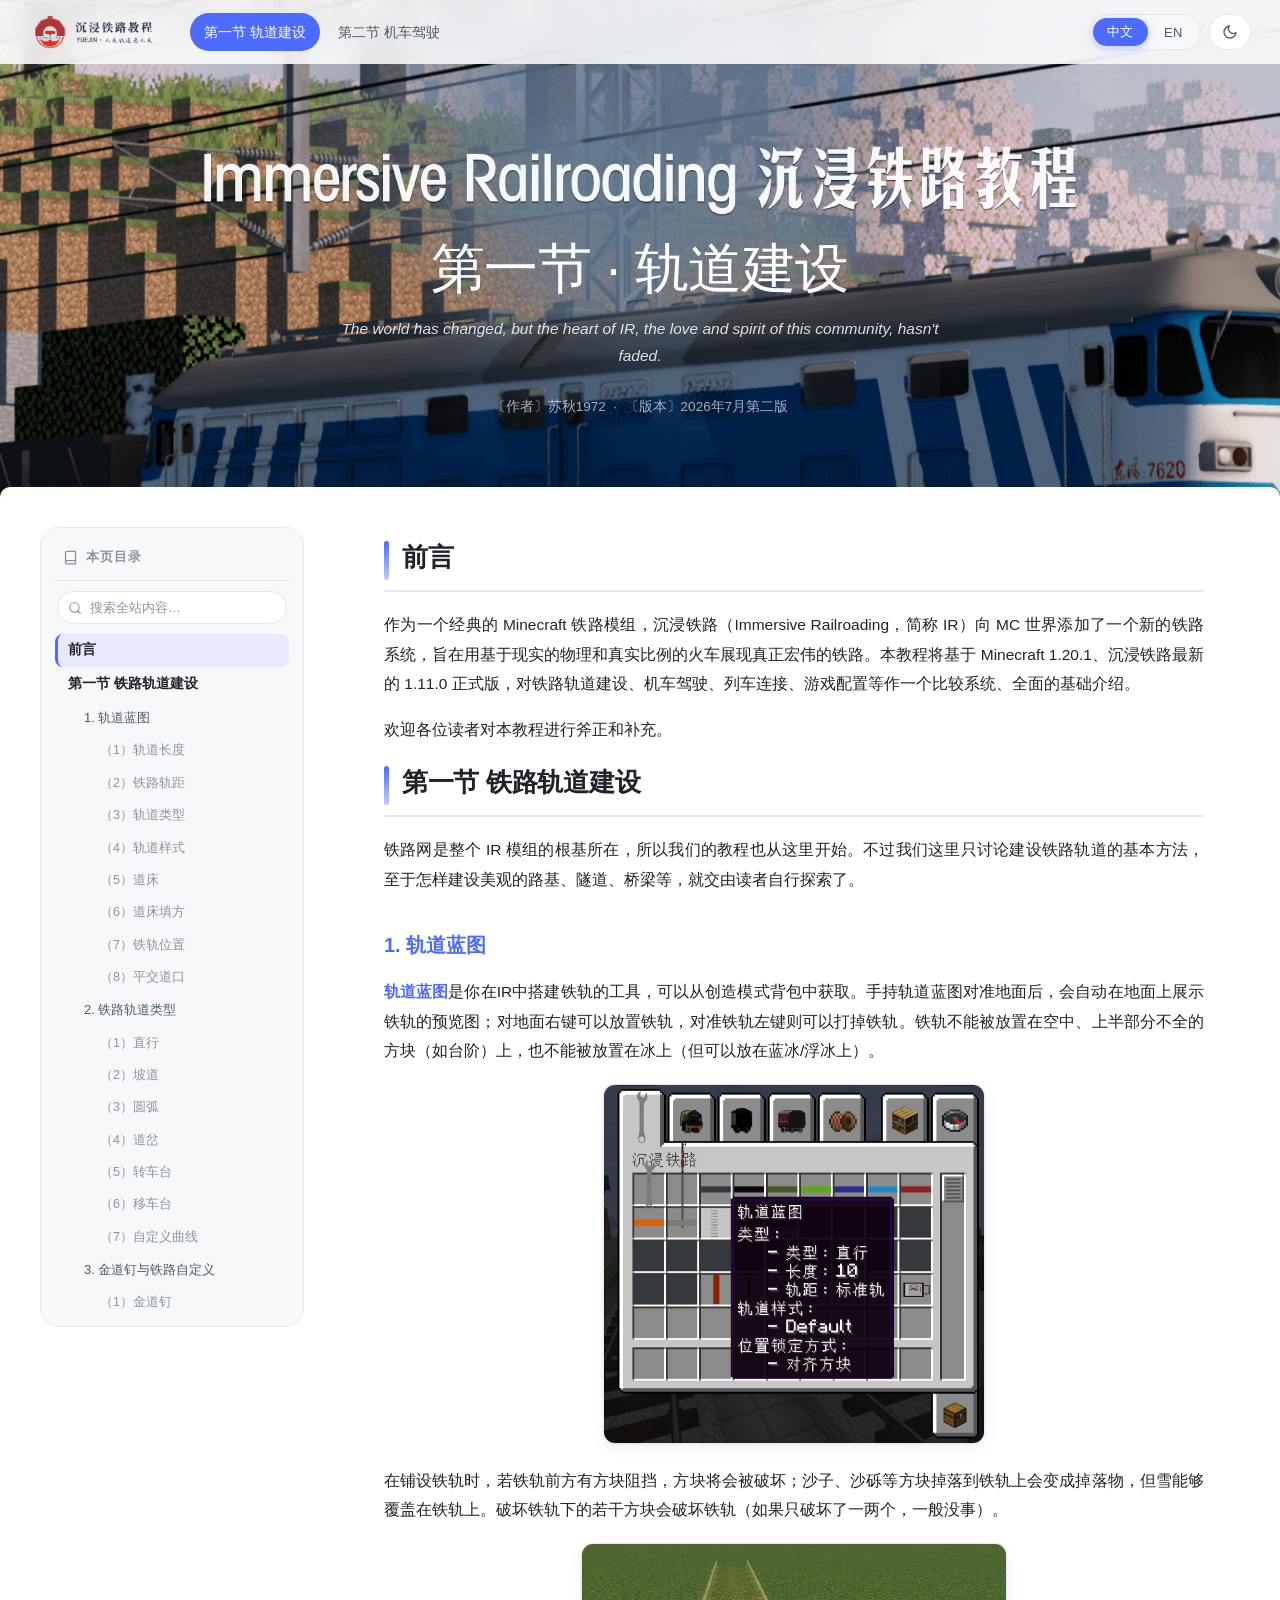
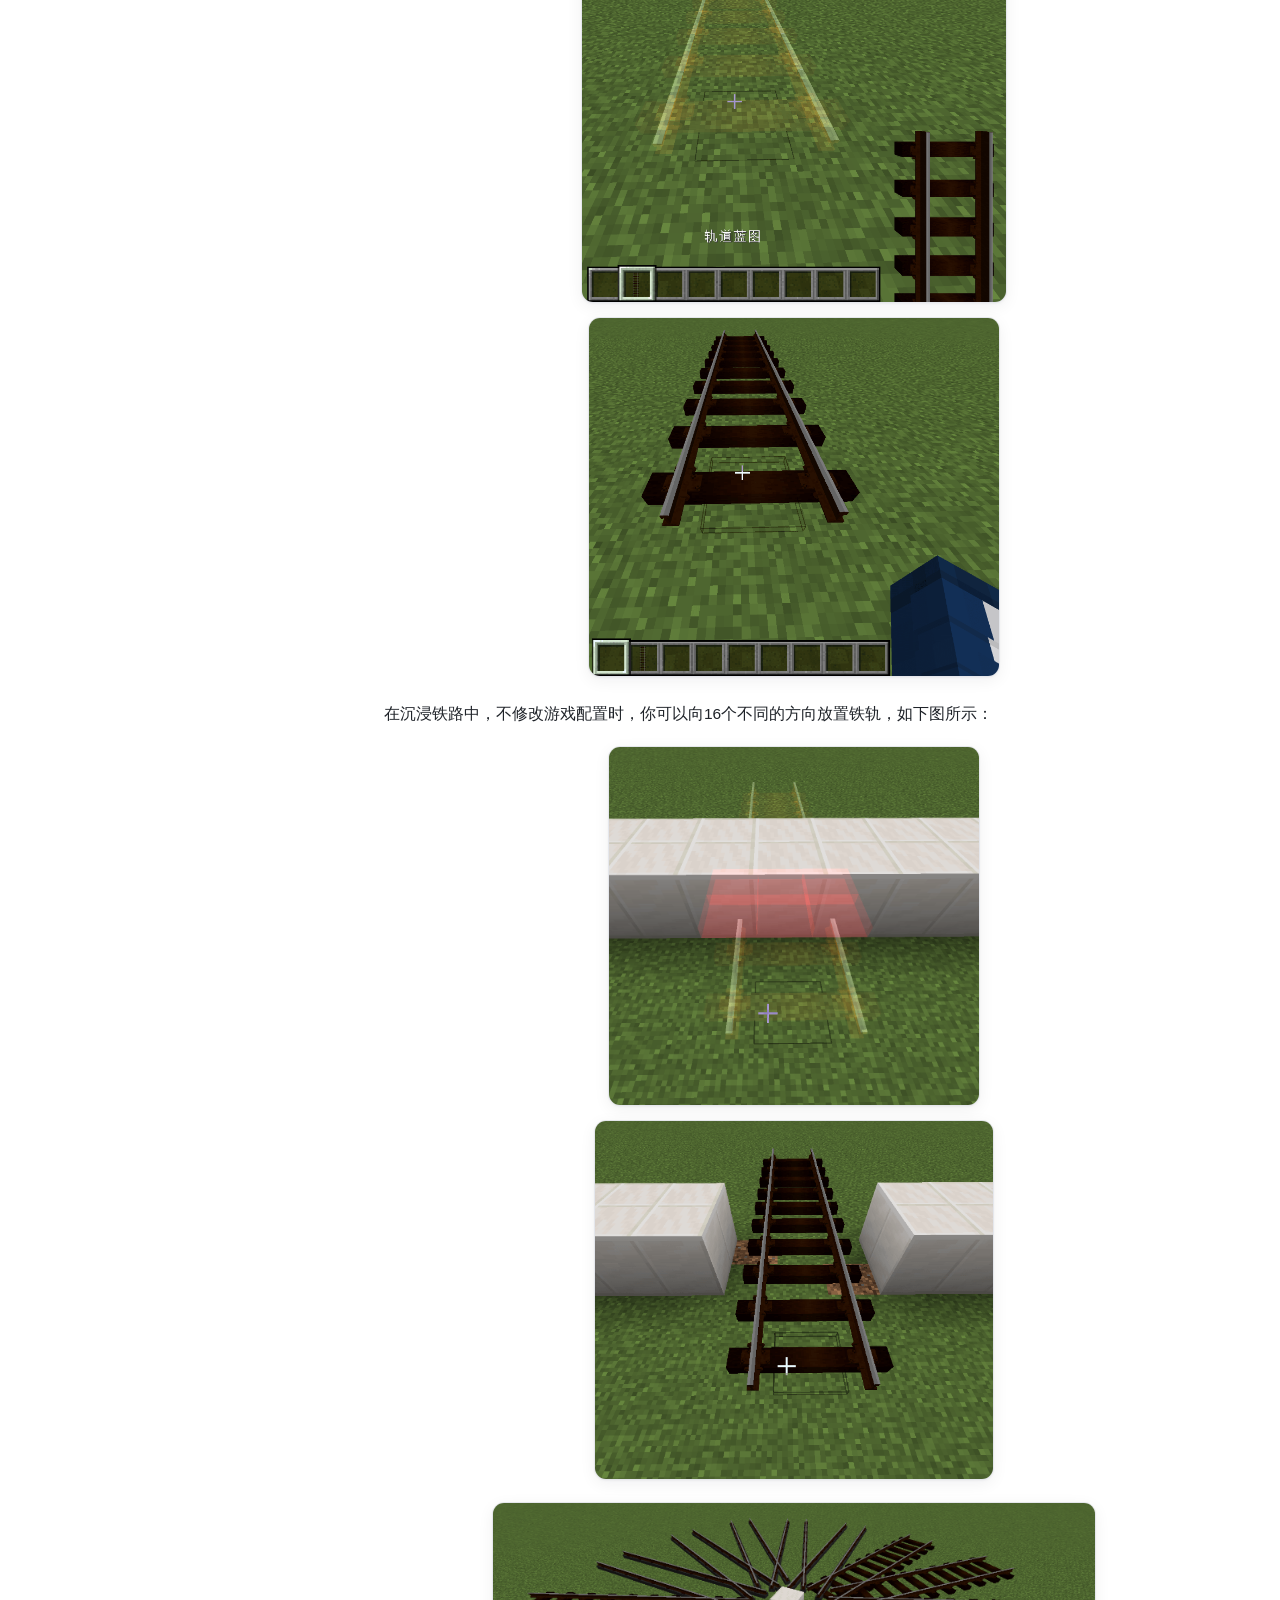
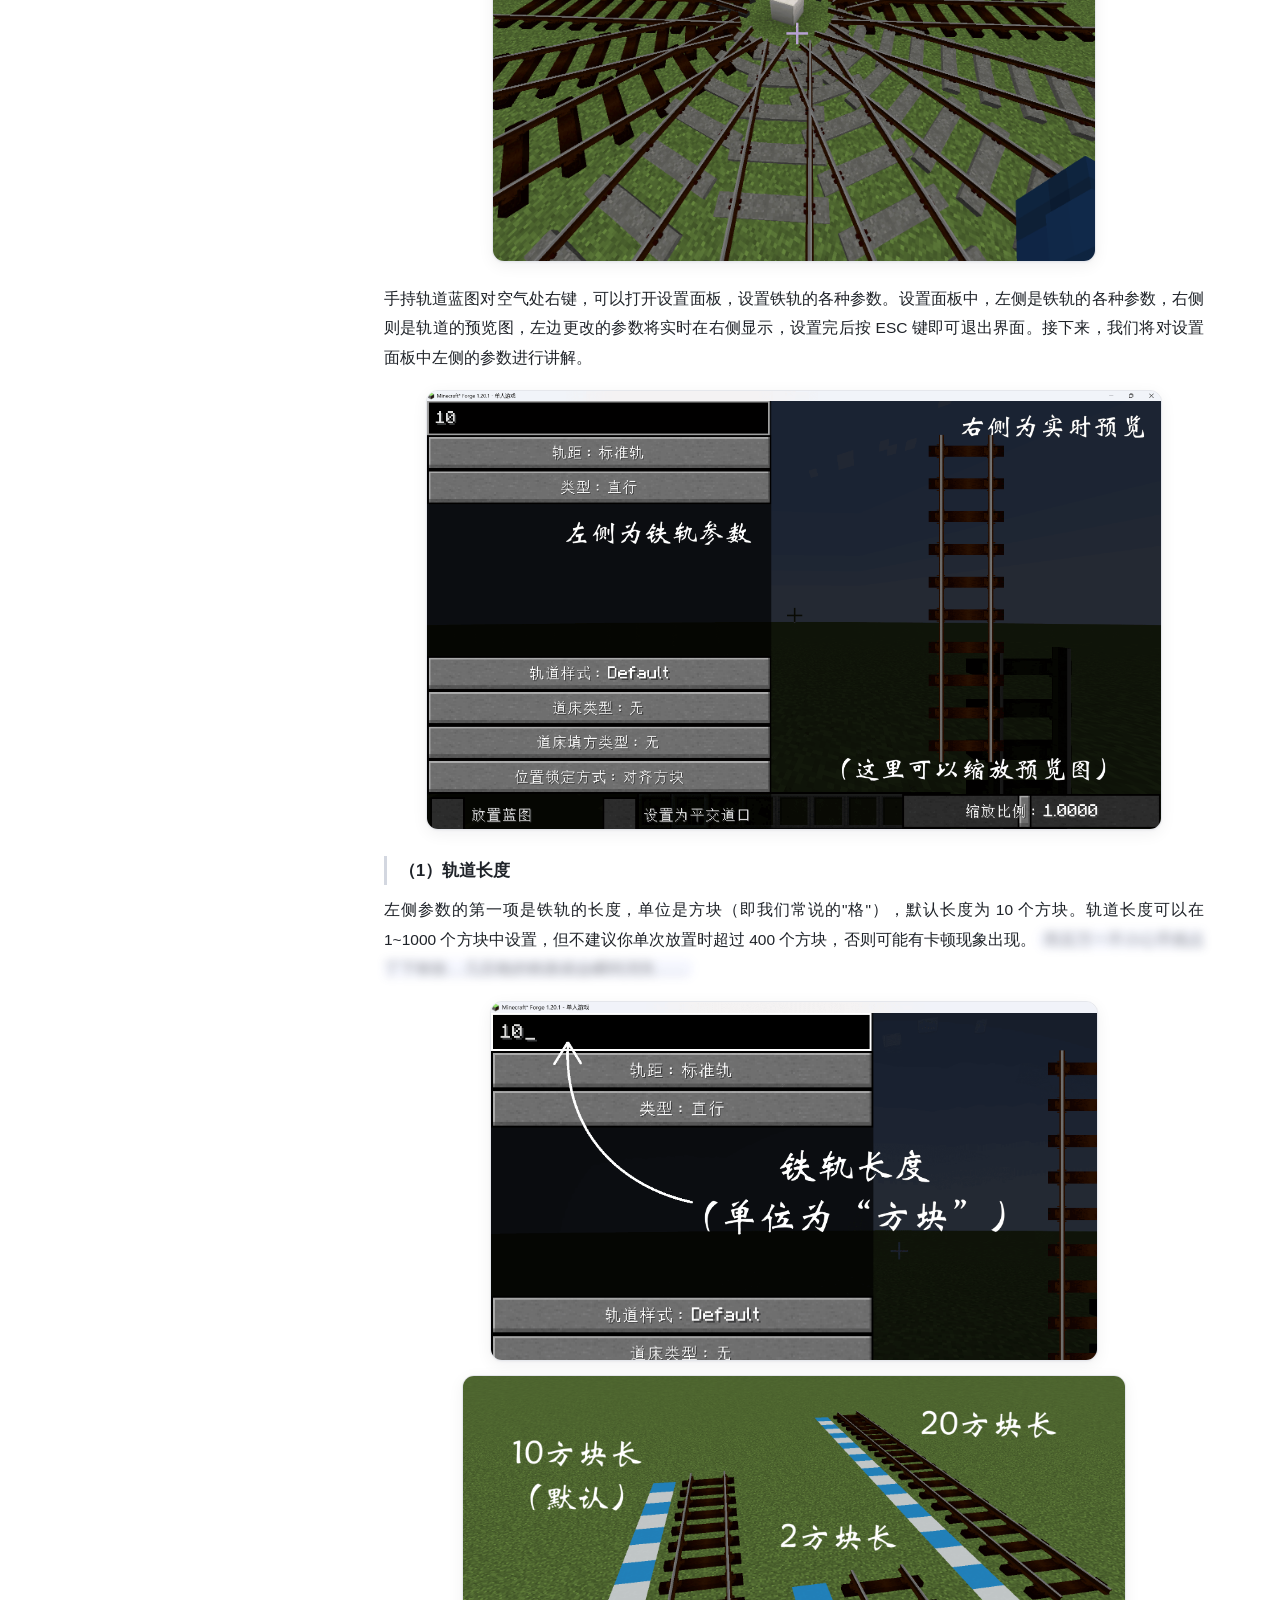
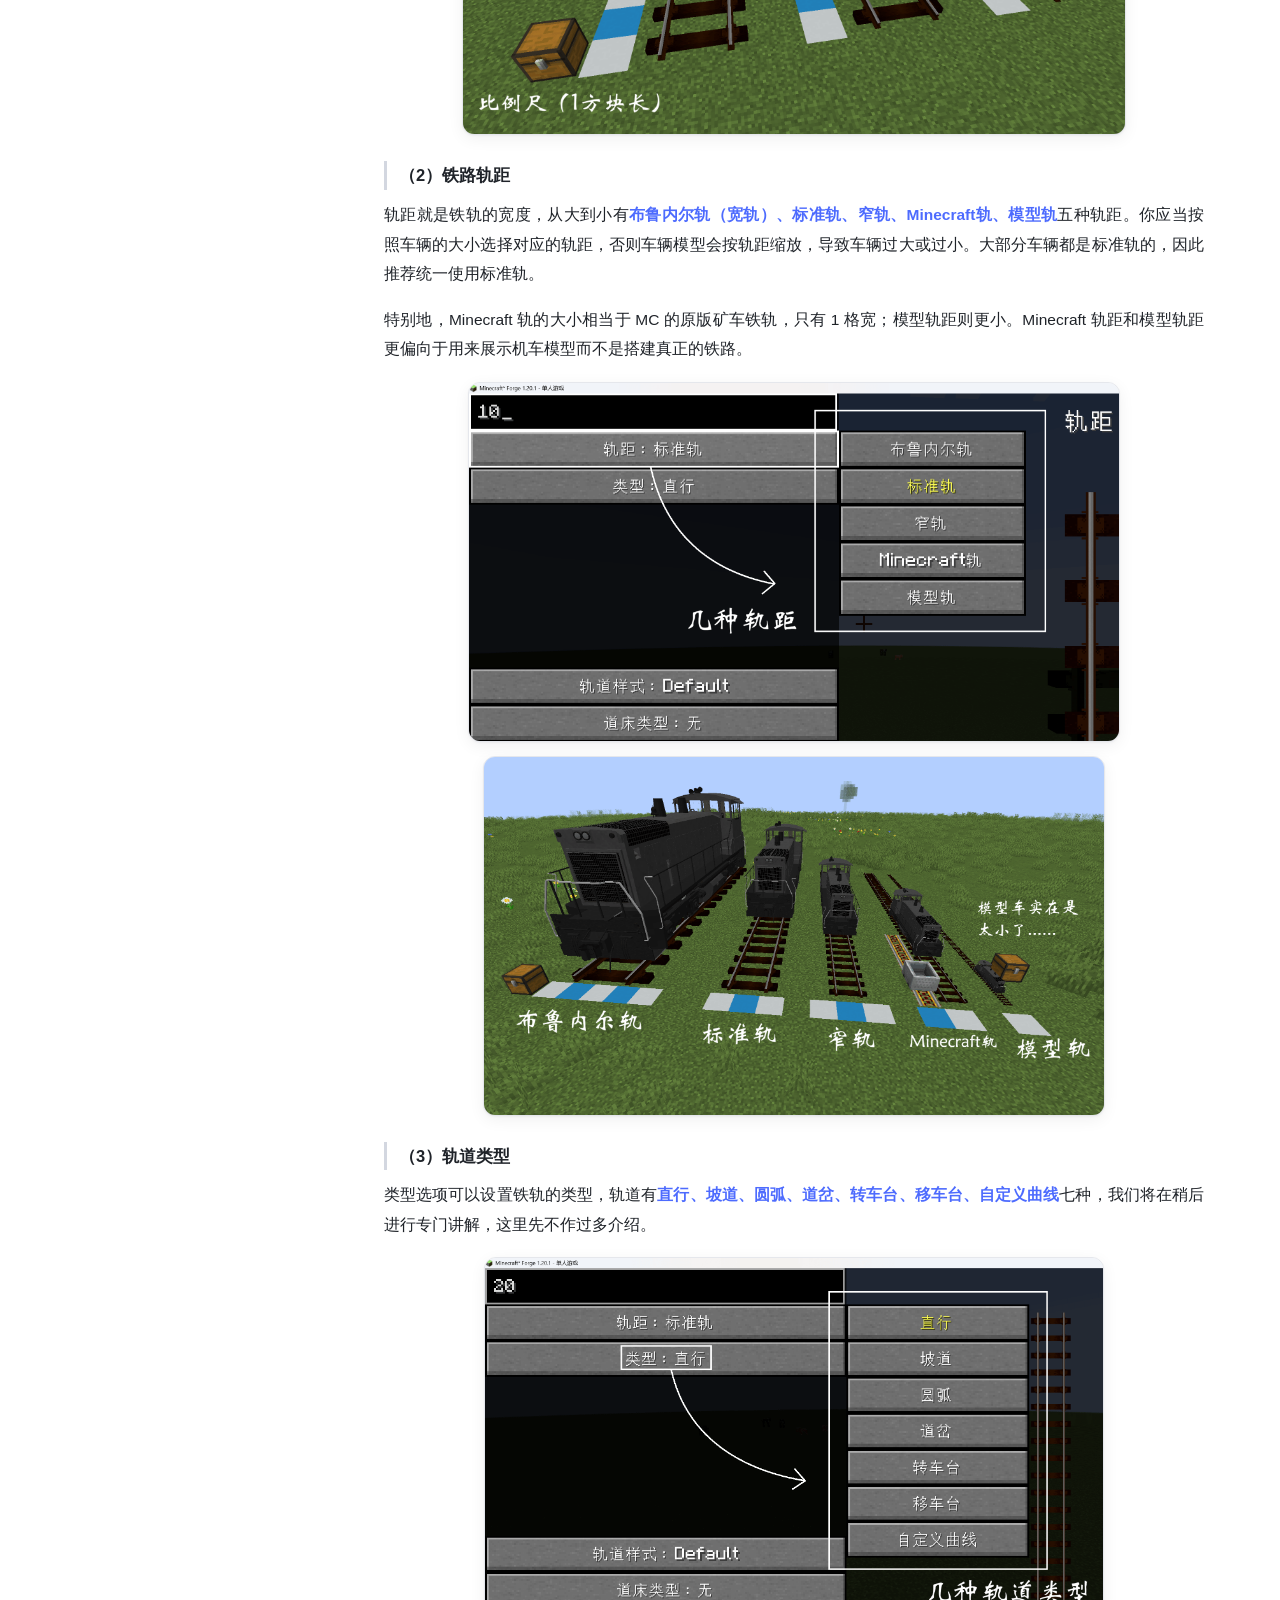
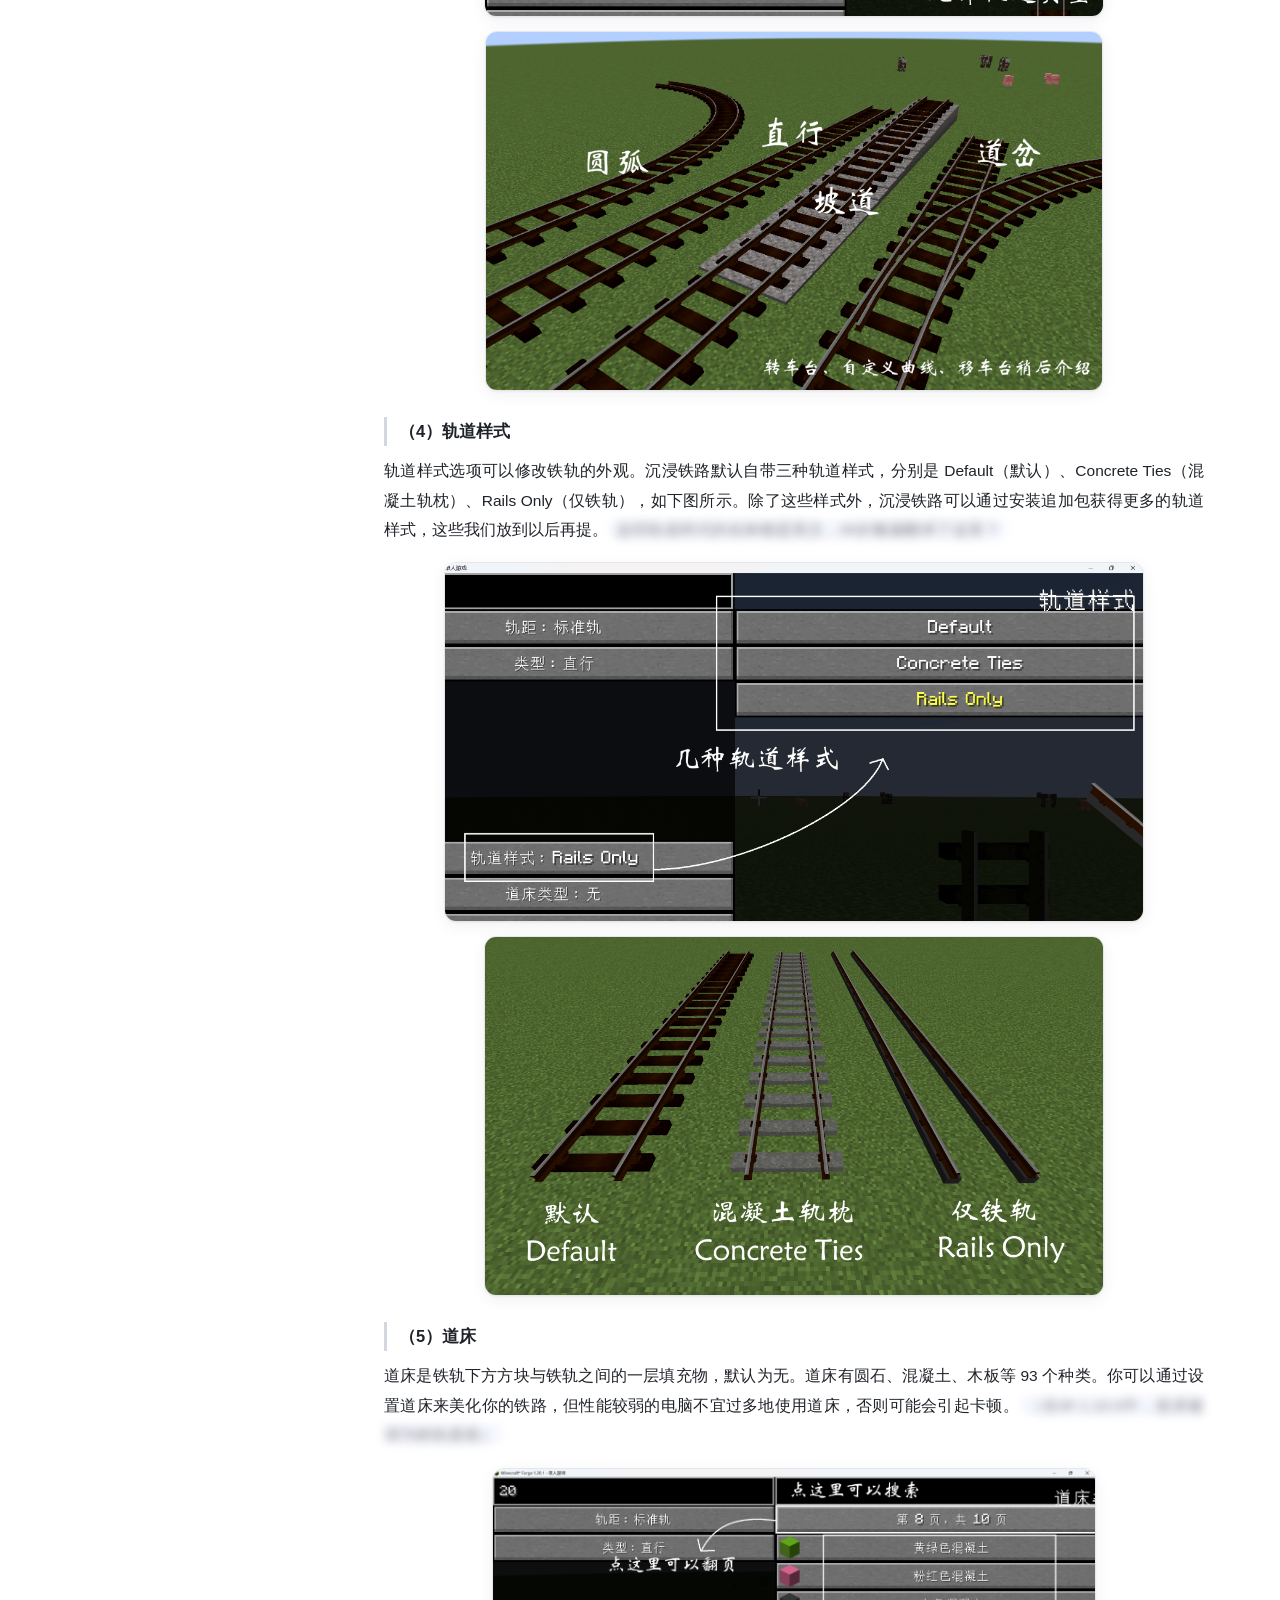
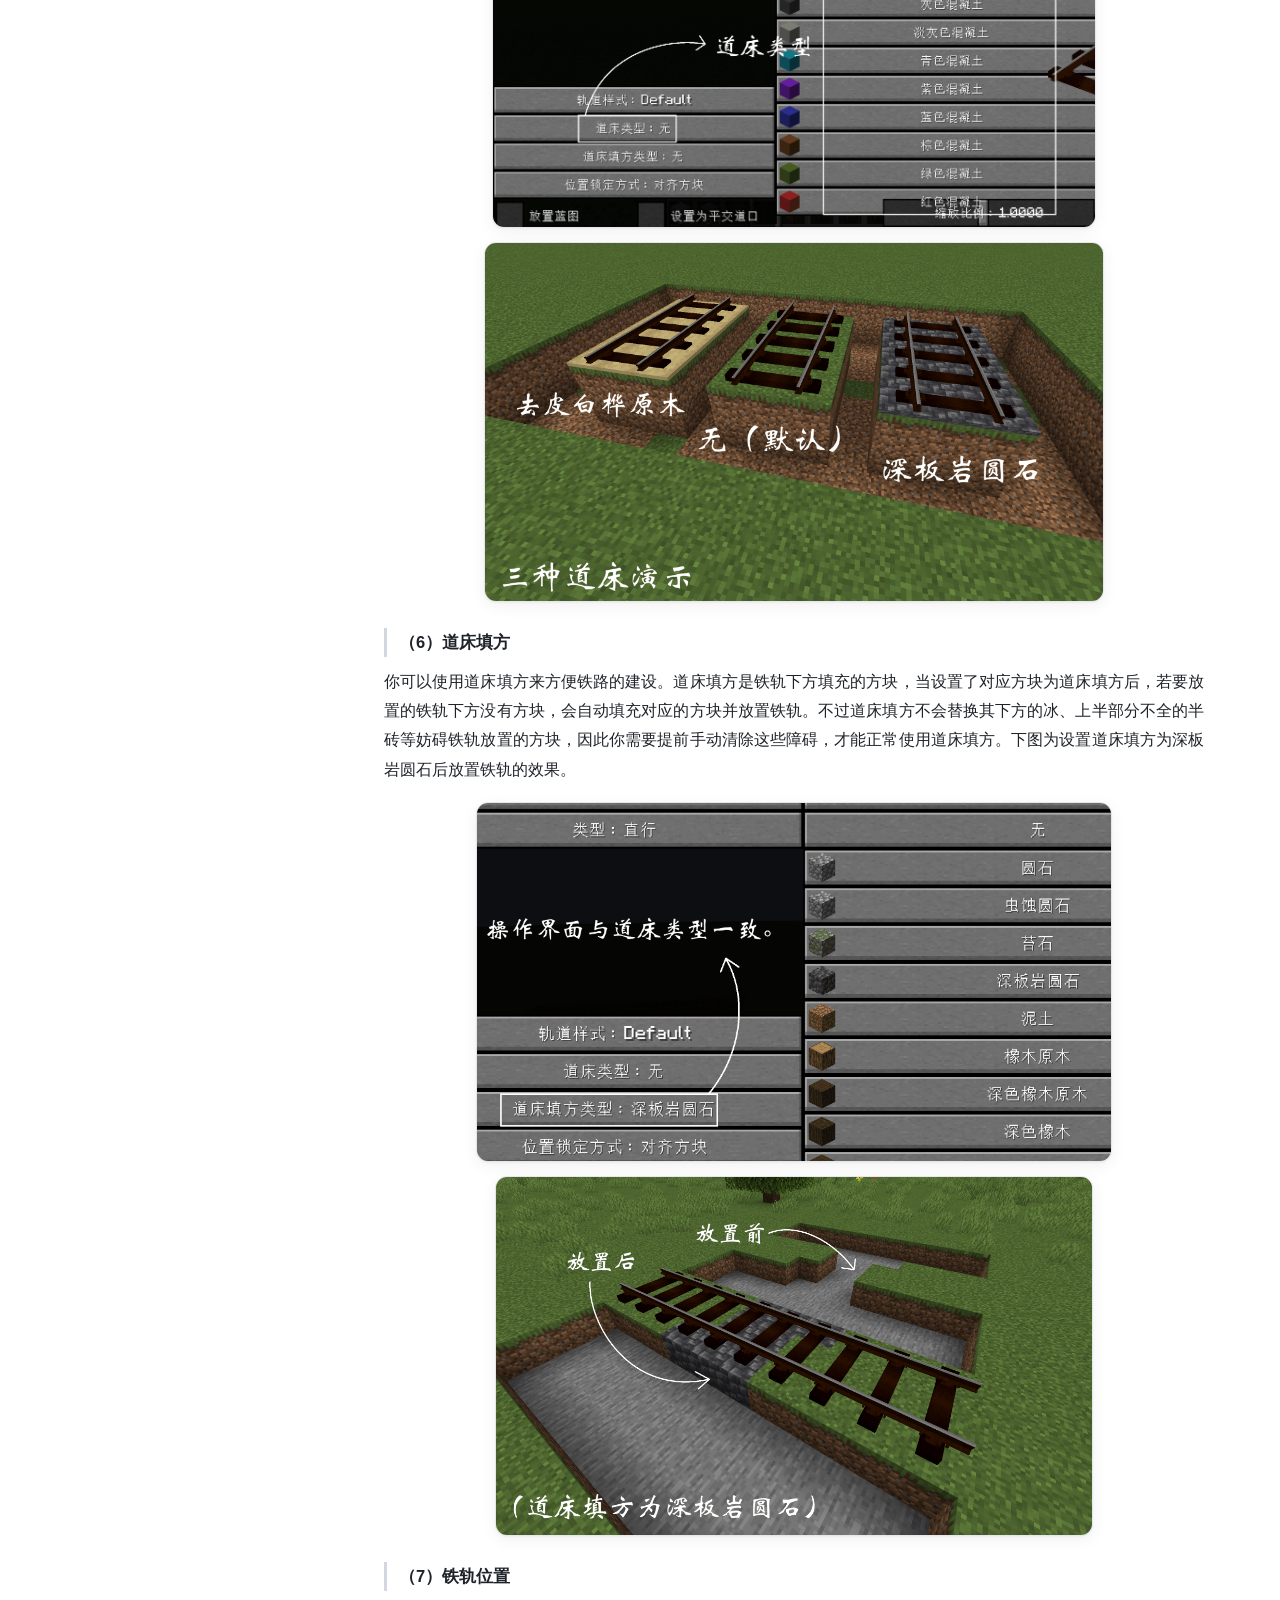
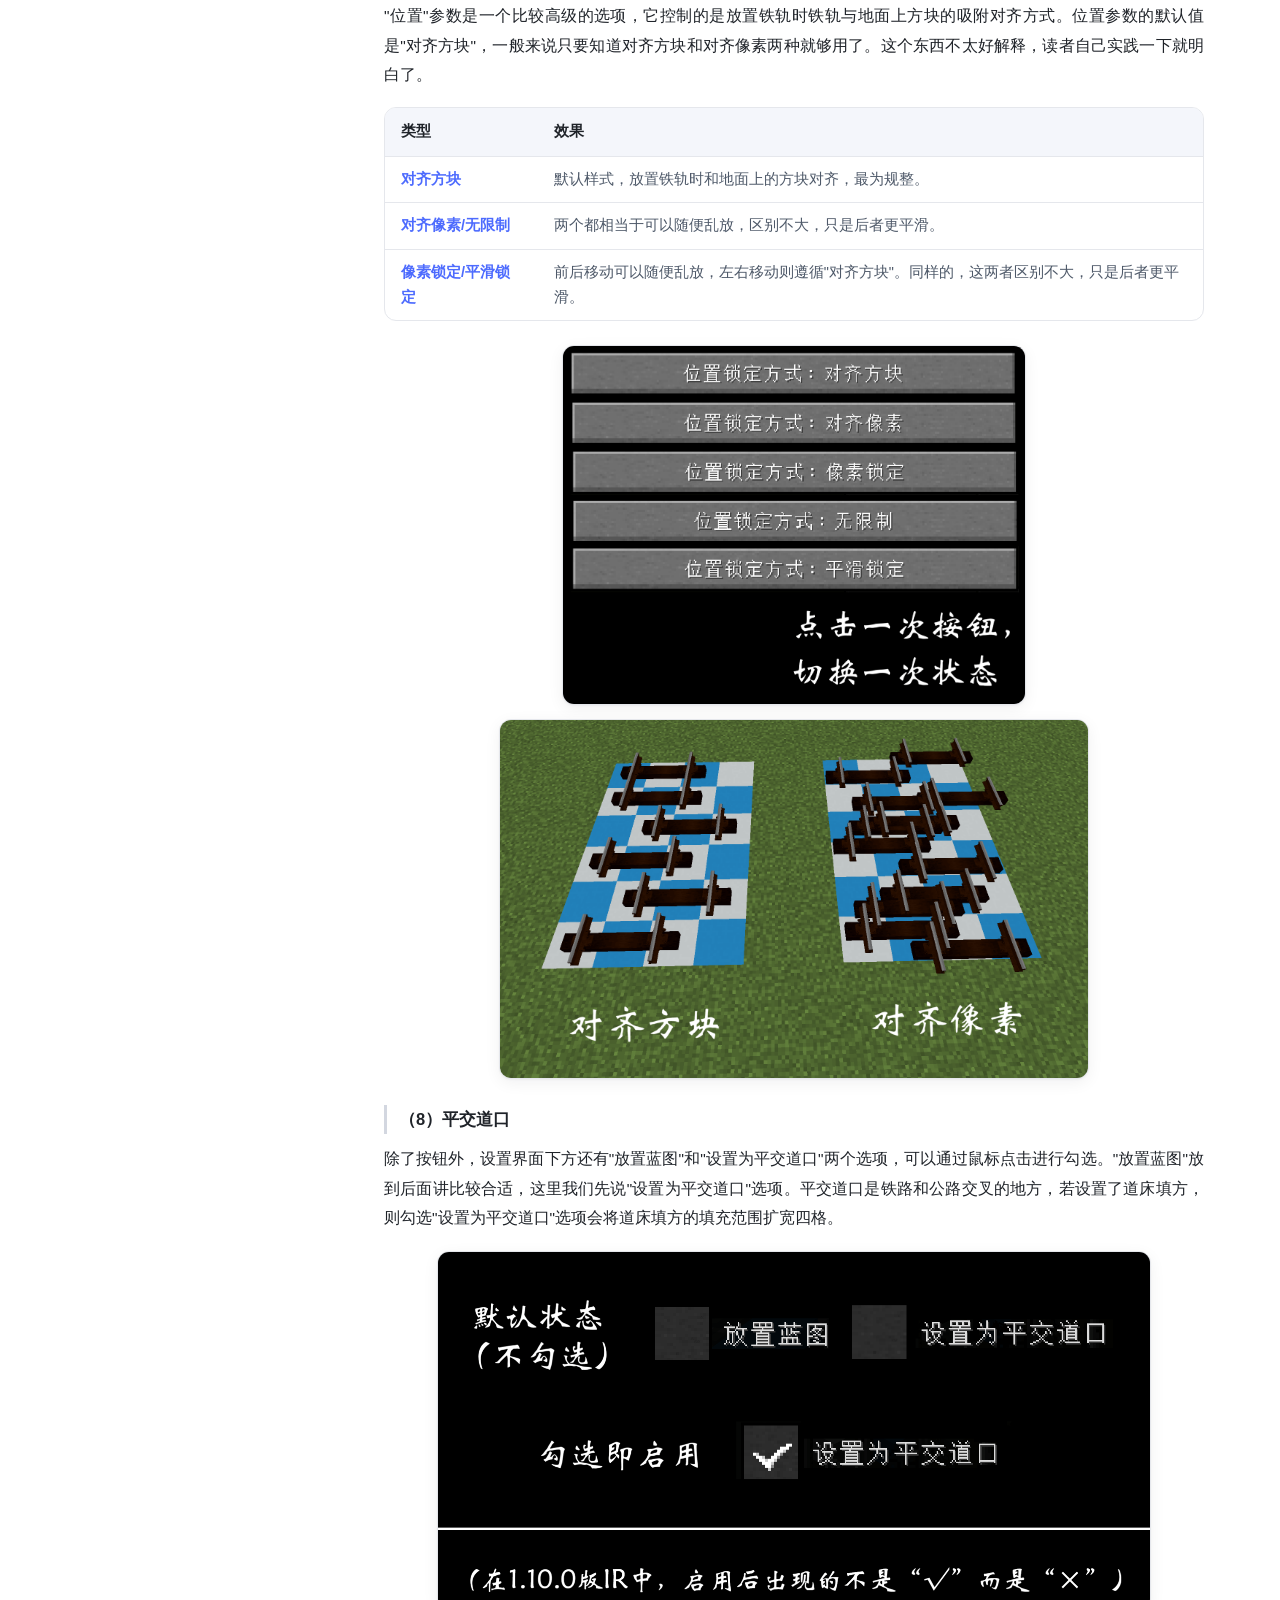
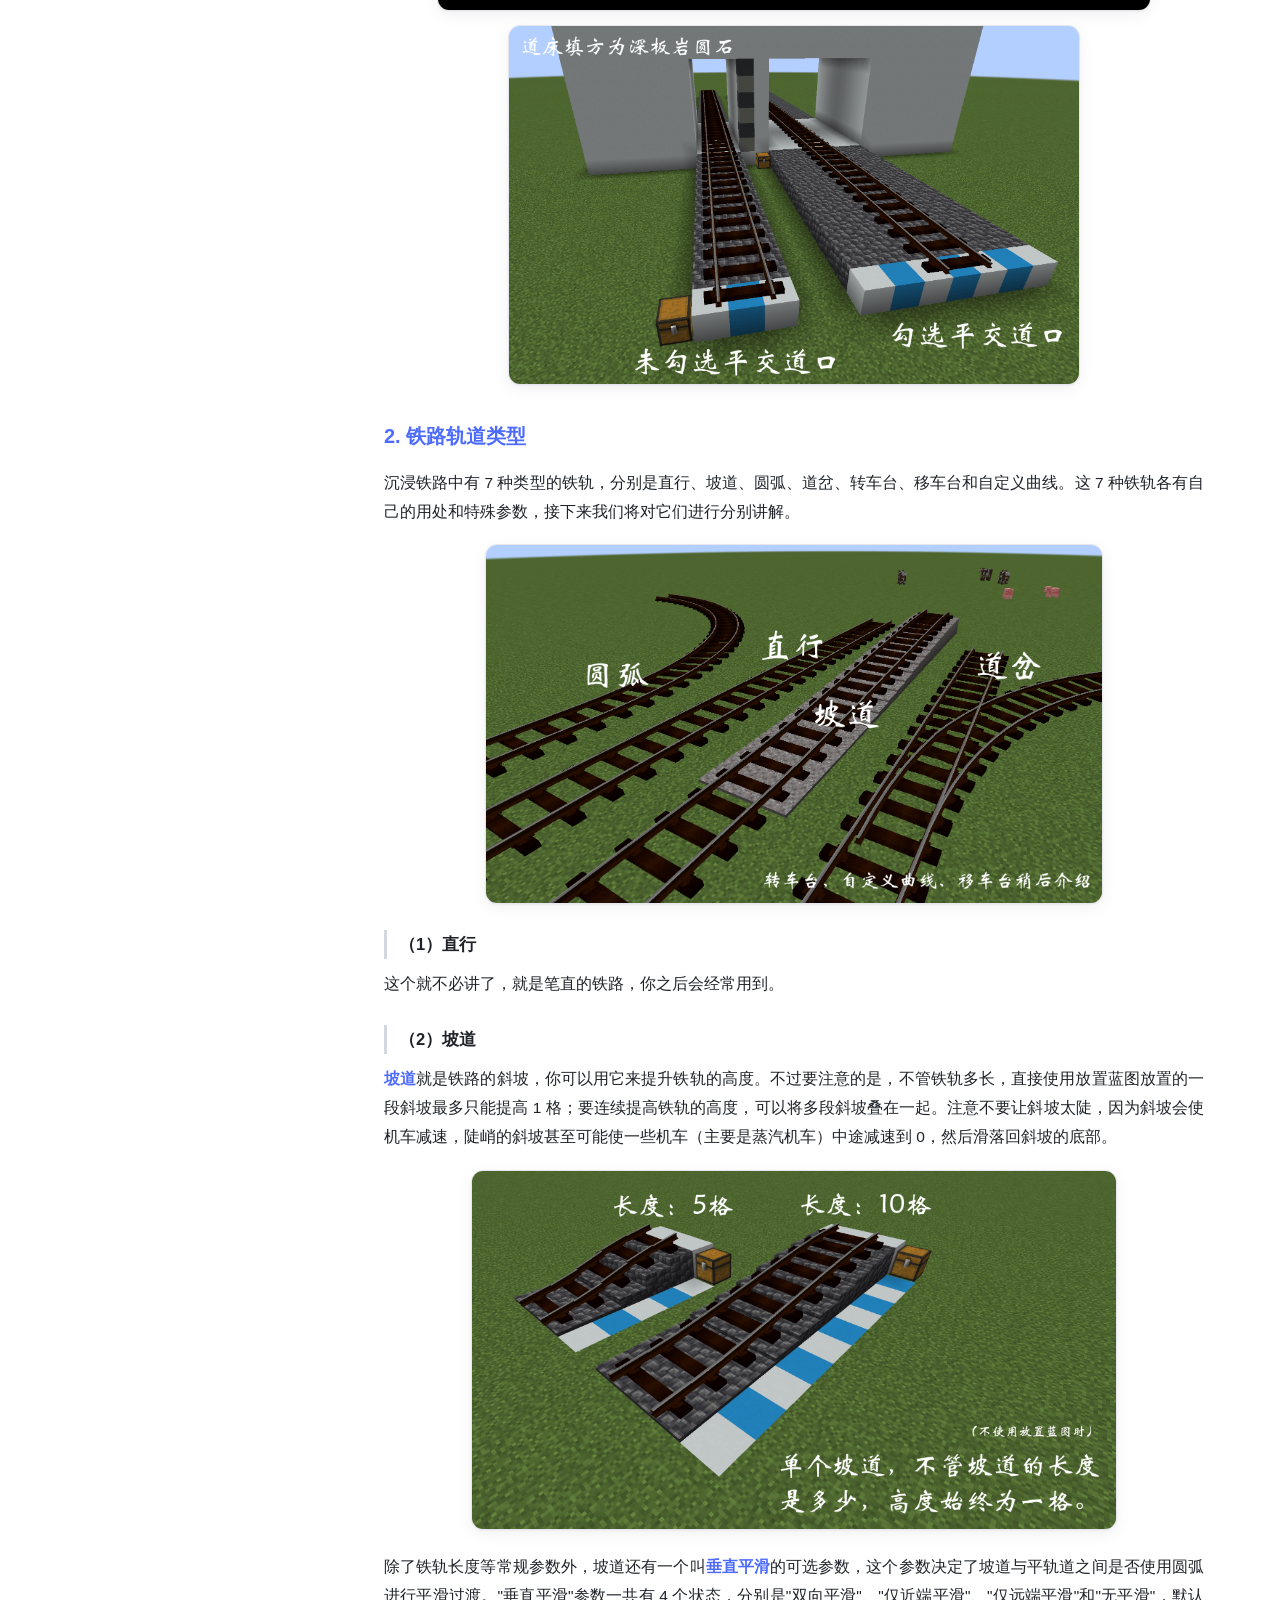
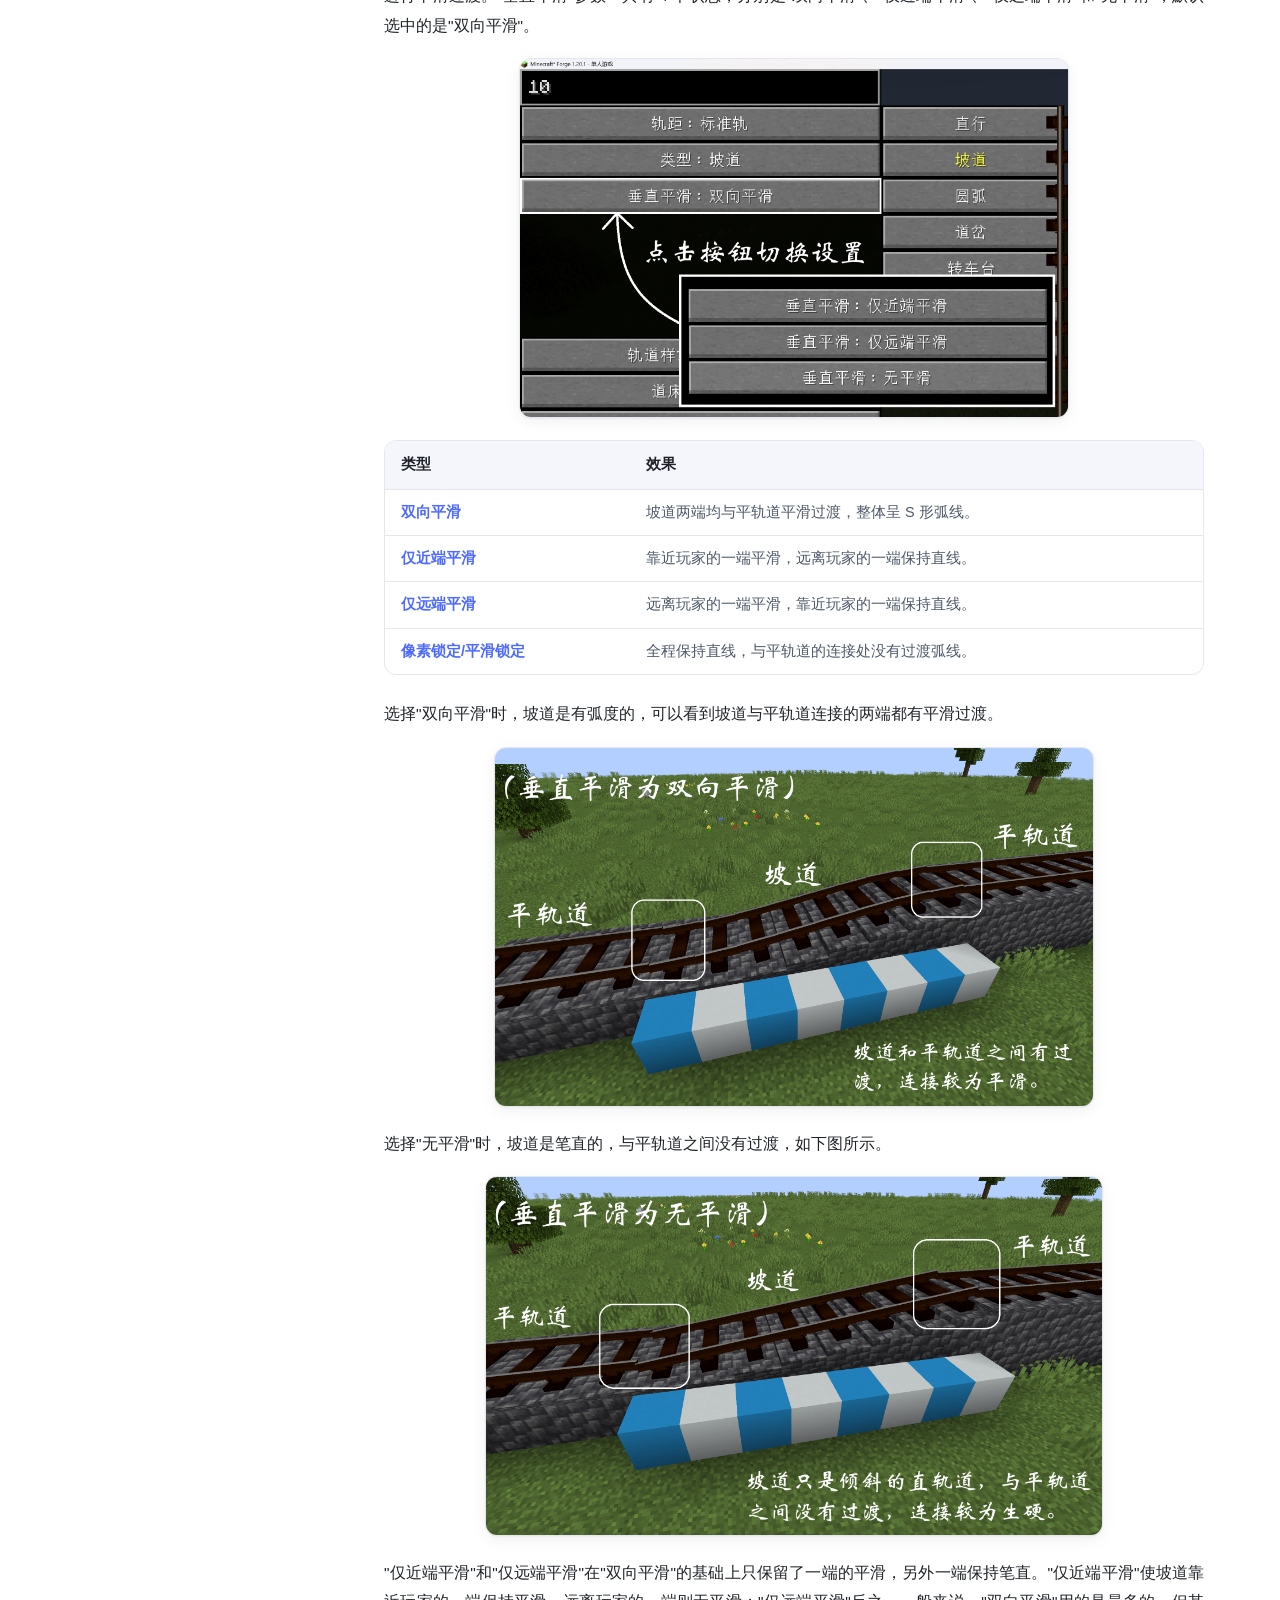
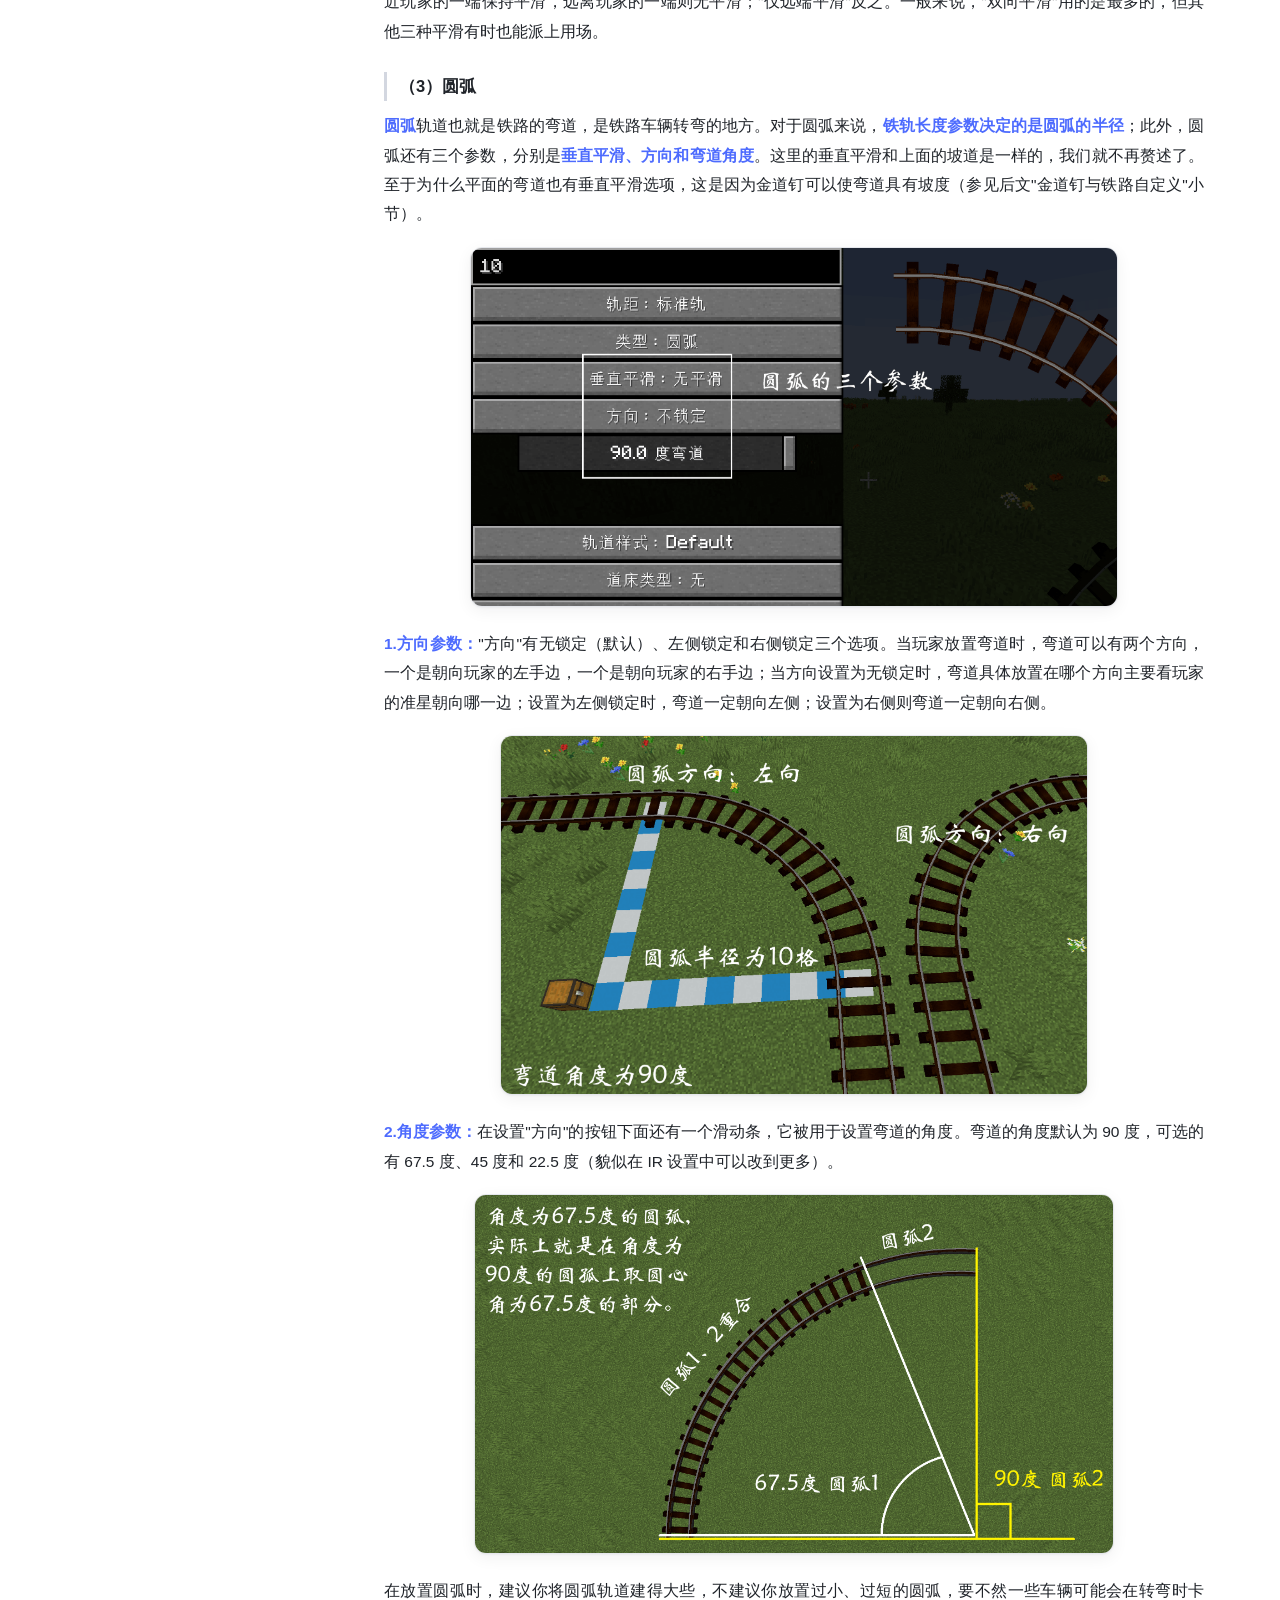
==== commit c480c3c0: "Add files via upload uploaded an new version of the site." ====
--- a/index.html
+++ b/index.html
@@ -1,18 +1,9 @@
 <!DOCTYPE html>
-<!-- ============================================================
-     IR 沉浸铁路教程站 · 第一节 轨道建设
-     ------------------------------------------------------------
-     全新设计（参考 DeepSeek 官网 / Harness 界面风格）：
-     - 简洁现代、圆角卡片、深浅色双主题（CSS 变量）
-     - 中 / 英一键切换（data-i18n 键 + assets/i18n.js 字典）
-     - 侧边目录 + 滚动高亮、图片灯箱、移动端抽屉目录
-     ============================================================ -->
 <html lang="zh-CN" data-lang="zh">
 
 <head>
     <meta charset="UTF-8">
     <meta name="viewport" content="width=device-width, initial-scale=1.0">
-    <!-- 页面标题（含 data-i18n，语言切换时由 JS 同步替换） -->
     <title data-i18n="meta.title.ch1">MC沉浸铁路(IR)模组教程 | 第一节 轨道建设</title>
     <meta name="keywords" content="Minecraft,沉浸铁路,Immersive Railroading,IR模组,IR教程,轨道建设,轨道蓝图,金道钉,轨道样式更换器,MC铁路模组,1.20.1,1.11.0,火车模组,铁路建设,MC教程,苏秋1972,IR,跃进,跃进铁道工作组">
     <meta name="description" content="这是一篇Minecraft 1.20.1沉浸铁路(Immersive Railroading)模组1.11.0新版本的中文教程，旨在对铁路轨道建设、机车驾驶、列车连接、游戏配置等游戏内容作一个比较系统、全面的基础介绍，帮助MC玩家“用基于现实的物理和真实比例的火车展现真正宏伟的铁路”。你想要问的IR问题，也许这里都有解答。">
@@ -94,10 +85,9 @@
     <!-- ==================== 英雄区 ==================== -->
     <section class="hero">
         <div class="hero-inner">
-            <!-- 模组横幅图：黑/白两版按主题切换 -->
+            <!-- 模组横幅图（hero 固定浅色表现，始终使用白色版 ir.png） -->
             <div class="hero-banner">
-                <img src="assets/ir_d.png" alt="Immersive Railroading" class="img-light">
-                <img src="assets/ir.png" alt="Immersive Railroading" class="img-dark">
+                <img src="assets/ir.png" alt="Immersive Railroading">
             </div>
 
             <!-- 章节大标题 -->
--- a/assets/main.css
+++ b/assets/main.css
@@ -100,23 +100,10 @@
     /* 主题切换时颜色平滑过渡 */
     transition: background-color 0.3s ease, color 0.3s ease;
     overflow-x: hidden;
-}
-
-/* 视口顶部固定渐变层：始终悬挂在页面顶部，
-   使"导航区"（透明导航或胶囊导航后方）与下方 hero 渐变连续，
-   避免滚动后顶部出现突兀的纯色块（不会随内容滚走） */
-body::before {
-    content: "";
-    position: fixed;
-    top: 0;
-    left: 0;
-    right: 0;
-    height: 520px;
-    z-index: -1;                     /* 置于内容之下、页面背景之上 */
-    pointer-events: none;
-    background:
-        radial-gradient(600px 280px at 18% 0%, var(--accent-glow), transparent 70%),
-        radial-gradient(640px 300px at 82% 10%, var(--accent-glow), transparent 70%);
+    background-image: url('./main.png');
+    background-repeat: no-repeat;
+    background-size: cover;
+    background-attachment: fixed;
 }
 
 /* 选择文字颜色 */
@@ -160,6 +147,8 @@
     border: 1px solid transparent;   /* 边框宽度恒定，仅过渡颜色 */
     border-radius: 0;
     box-shadow: none;
+    background: color-mix(in srgb, var(--bg) 85%, transparent);
+    backdrop-filter: blur(14px) saturate(1.4);
     transition:
         max-width 0.45s cubic-bezier(0.4, 0, 0.2, 1),
         margin 0.45s cubic-bezier(0.4, 0, 0.2, 1),
@@ -341,31 +330,6 @@
     text-align: center;
 }
 
-/* 背景装饰：两组主色光晕 + 极淡的网格（纯 CSS，无图片依赖） */
-.hero::before {
-    content: "";
-    position: absolute;
-    inset: 0;
-    background:
-        radial-gradient(600px 280px at 18% 0%, var(--accent-glow), transparent 70%),
-        radial-gradient(640px 300px at 82% 10%, var(--accent-glow), transparent 70%);
-    pointer-events: none;
-}
-
-.hero::after {
-    content: "";
-    position: absolute;
-    inset: 0;
-    background-image:
-        linear-gradient(var(--border) 1px, transparent 1px),
-        linear-gradient(90deg, var(--border) 1px, transparent 1px);
-    background-size: 44px 44px;
-    opacity: 0.35;
-    -webkit-mask-image: radial-gradient(700px 320px at 50% 0%, #000 20%, transparent 75%);
-    mask-image: radial-gradient(700px 320px at 50% 0%, #000 20%, transparent 75%);
-    pointer-events: none;
-}
-
 .hero-inner {
     position: relative;
     z-index: 1;
@@ -379,18 +343,20 @@
     flex-wrap: wrap;
     gap: 8px 20px;
     font-size: 13.5px;
-    color: var(--text-muted);
+    color: rgba(255, 255, 255, 0.65);
     margin-bottom: 28px;
 }
 
 /* 英雄区大标题 */
+/* hero 固定"浅色（白色）元素"表现：不随页面深浅色主题变化，
+   适配 body 的深色 main.png 背景 */
 .hero h1 {
     font-size: clamp(32px, 5.5vw, 54px);
     font-weight: 500;
     line-height: 1.2;
     letter-spacing: -0.5px;
     margin-bottom: 14px;
-    background: var(--text);
+    background: #FFFFFF;
     -webkit-background-clip: text;
     background-clip: text;
     -webkit-text-fill-color: transparent;
@@ -400,7 +366,7 @@
     max-width: 640px;
     margin: 0 auto 26px;
     font-size: 15.5px;
-    color: var(--text-secondary);
+    color: rgba(255, 255, 255, 0.85);
     font-style: italic;
 }
 
@@ -429,6 +395,10 @@
     margin: 0 auto;
     padding: 0 clamp(16px, 4vw, 40px);
     gap: 40px;
+    padding-top: 40px;
+    background-color: var(--bg);
+    padding-bottom: 40px;
+    border-radius: 10px;
 }
 
 /* ---- 侧边目录 ---- */
@@ -546,7 +516,7 @@
     margin-top: 2px;
     line-height: 1.5;
     display: -webkit-box;
-    -webkit-line-clamp: 2;
+    line-clamp: 2;
     -webkit-box-orient: vertical;
     overflow: hidden;
 }
@@ -631,7 +601,6 @@
    ------------------------------------------------------------ */
 .article h2 {
     font-size: 26px;
-    font-weight: 800;
     letter-spacing: -0.3px;
     margin: 8px 0 18px;
     padding-bottom: 10px;
@@ -1126,12 +1095,13 @@
 }
 
 /* ------------------------------------------------------------
-   17. 主题自适应图片
+   17. 主题自适应图片（顶栏/页脚 Logo）
        深色版图片（黑）用于浅色主题，浅色版图片（白）用于深色主题。
        通过两张 <img> 叠放 + CSS 显隐实现：
-       - .img-light：浅色主题显示（深色图，如 nav-logo.png / ir_d.png）
-       - .img-dark ：深色主题显示（浅色图，如 nav-logo-w.png / ir.png）
+       - .img-light：浅色主题显示（深色图，如 nav-logo.png）
+       - .img-dark ：深色主题显示（浅色图，如 nav-logo-w.png）
        置于样式表末尾，保证覆盖各容器中 img 的默认 display。
+       （hero 横幅不参与主题切换，固定使用白色版 ir.png）
    ------------------------------------------------------------ */
 img.img-light { display: block; }
 img.img-dark { display: none; }
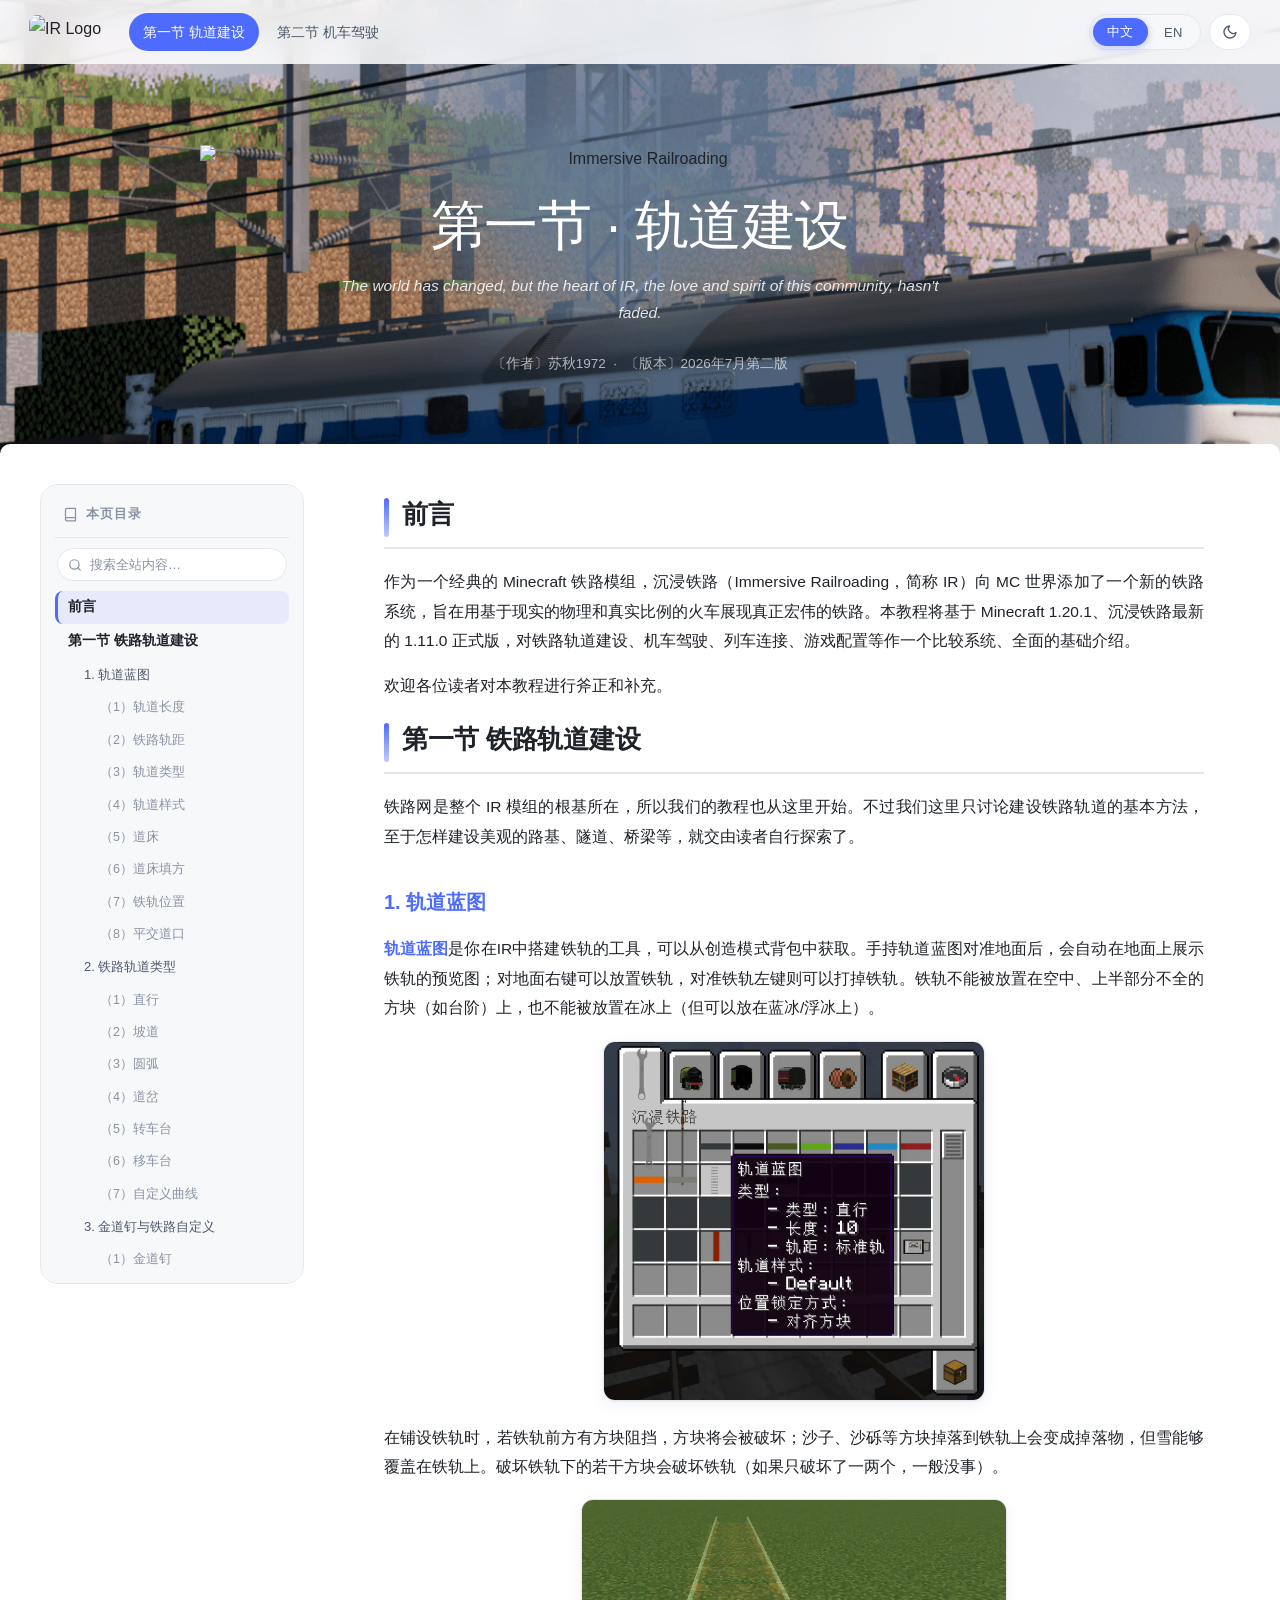
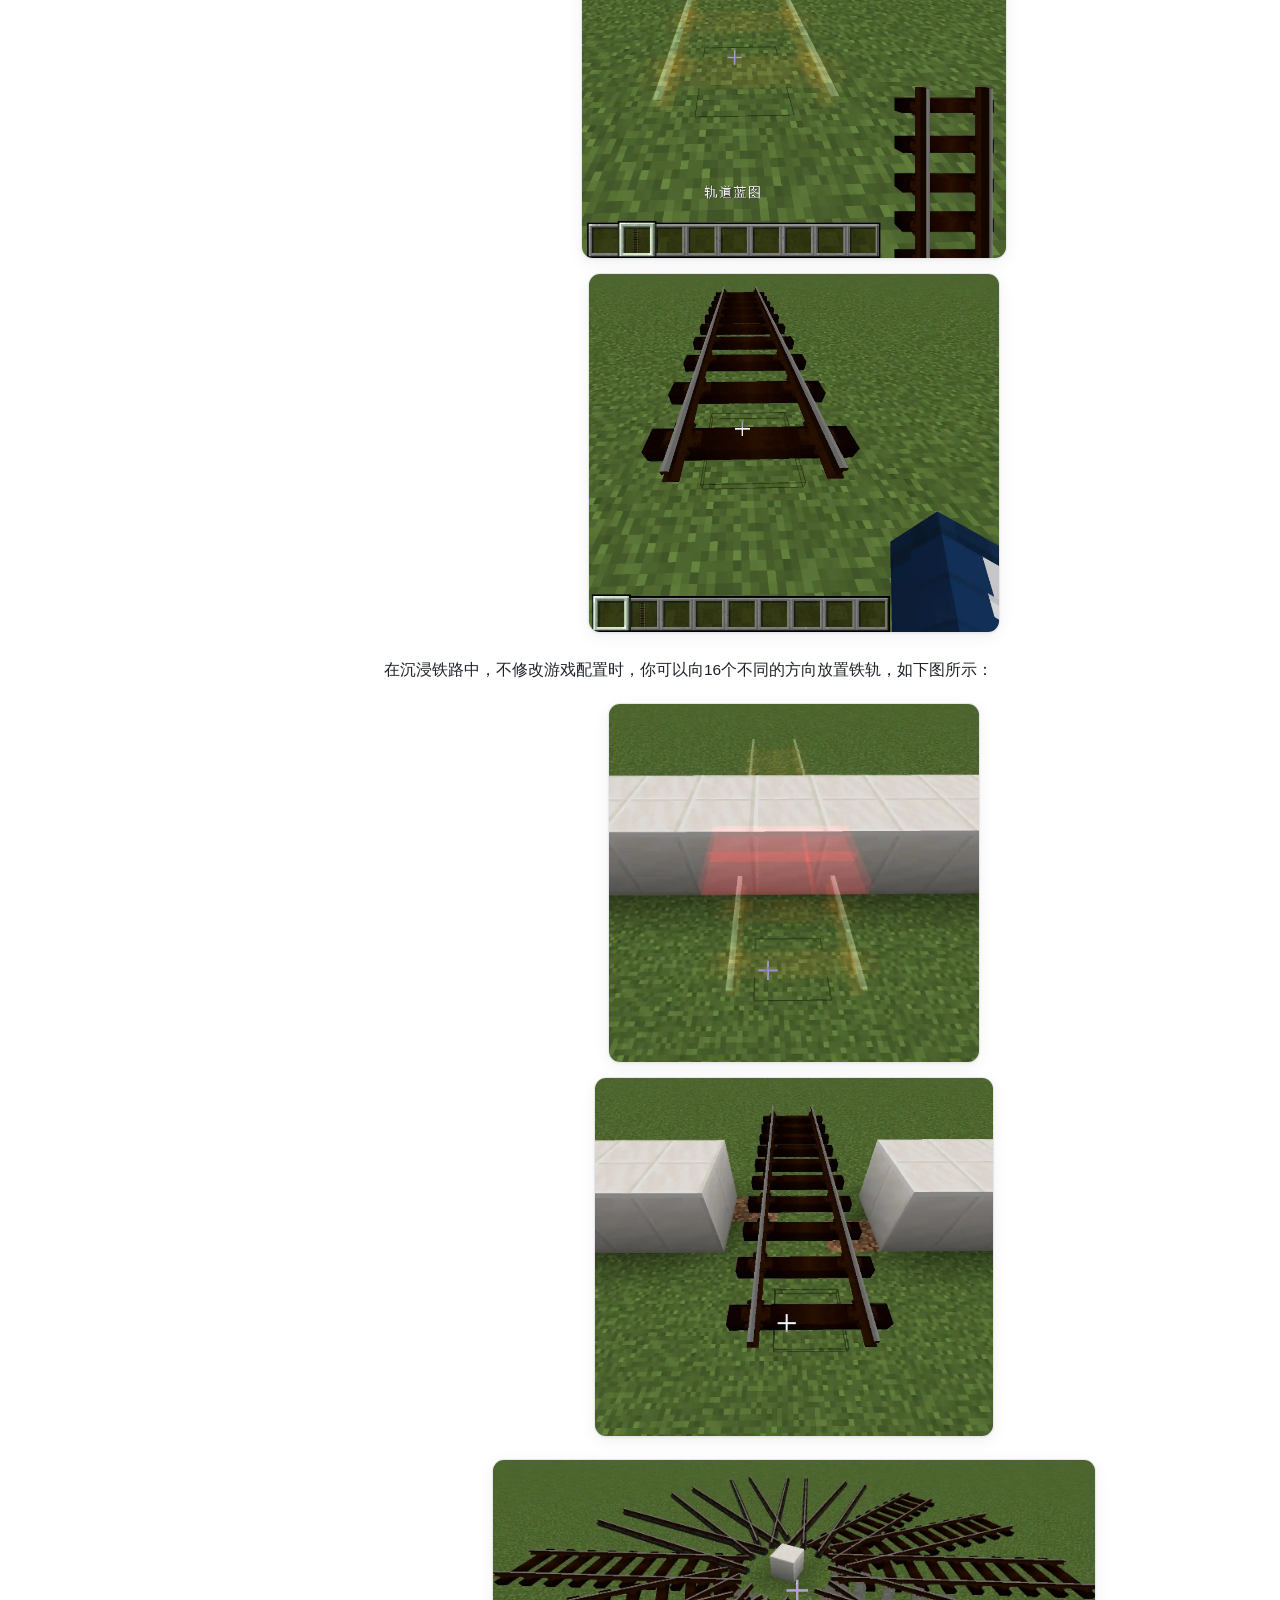
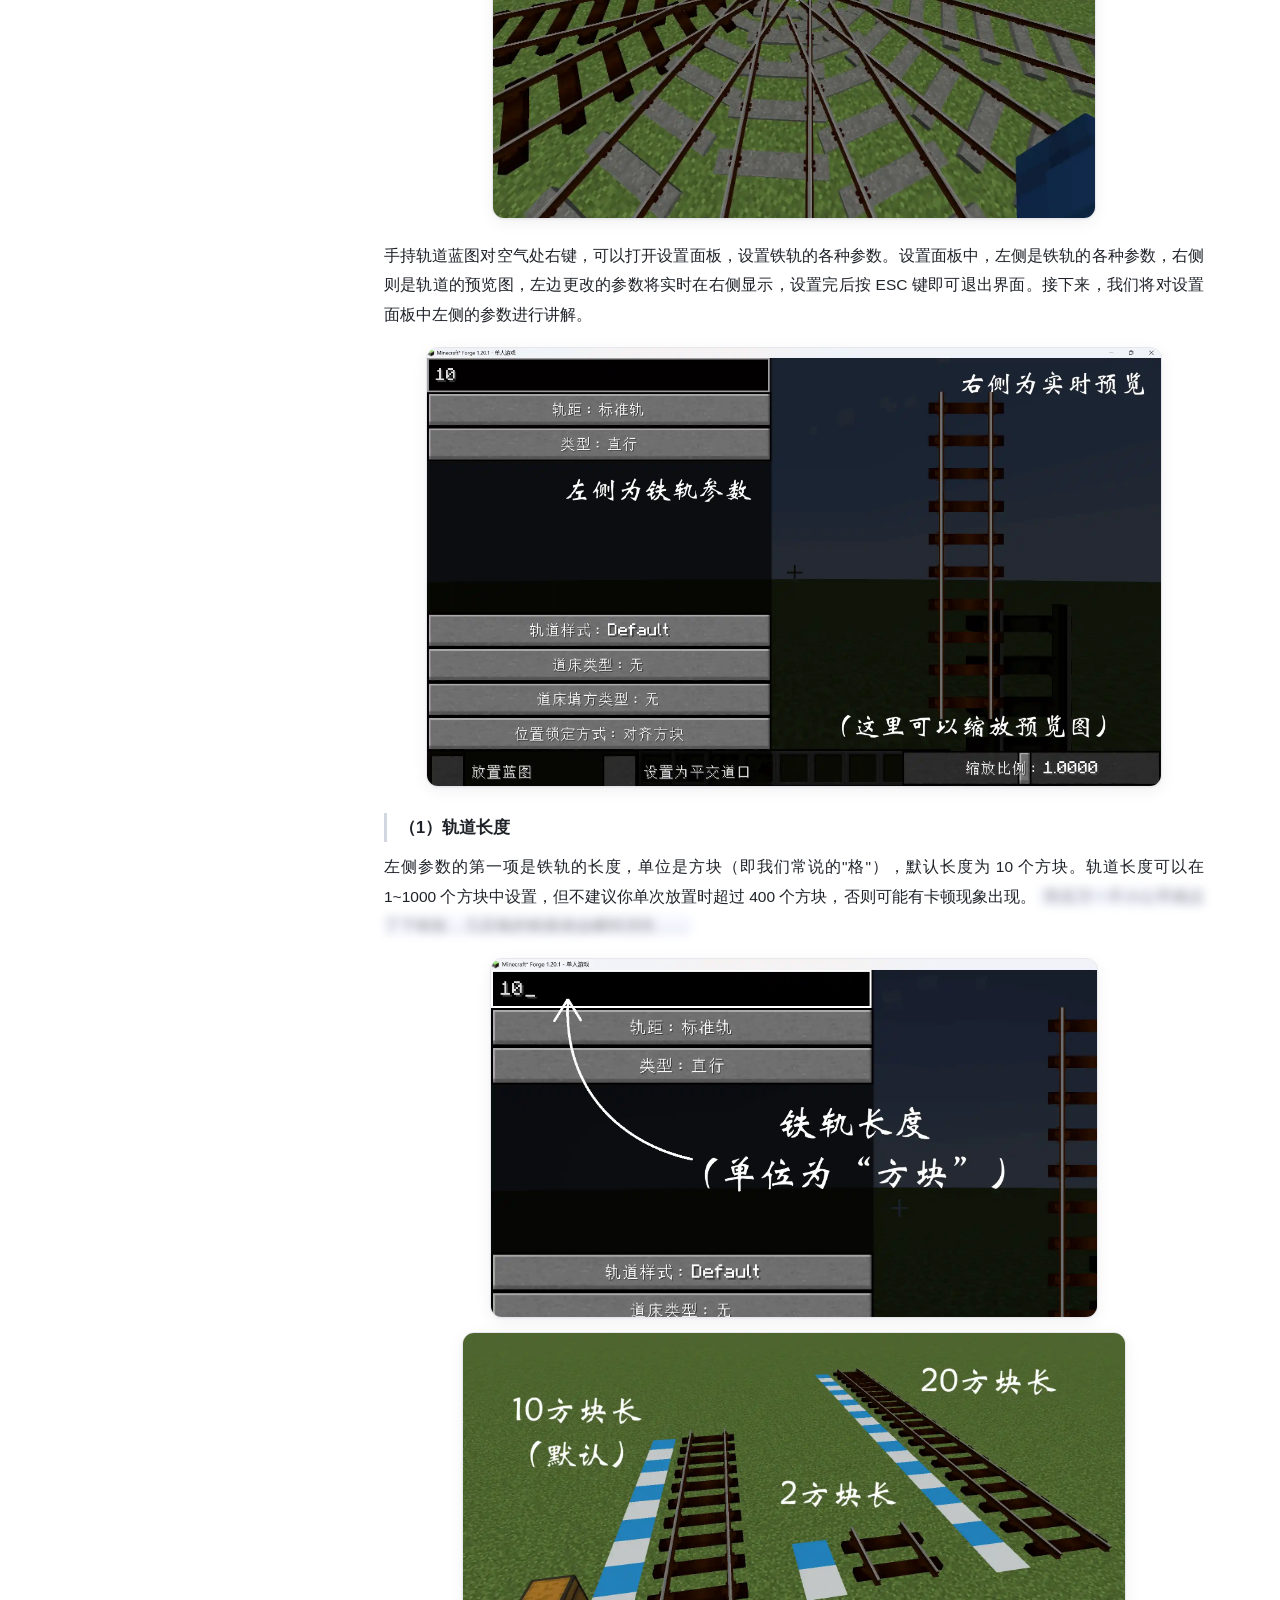
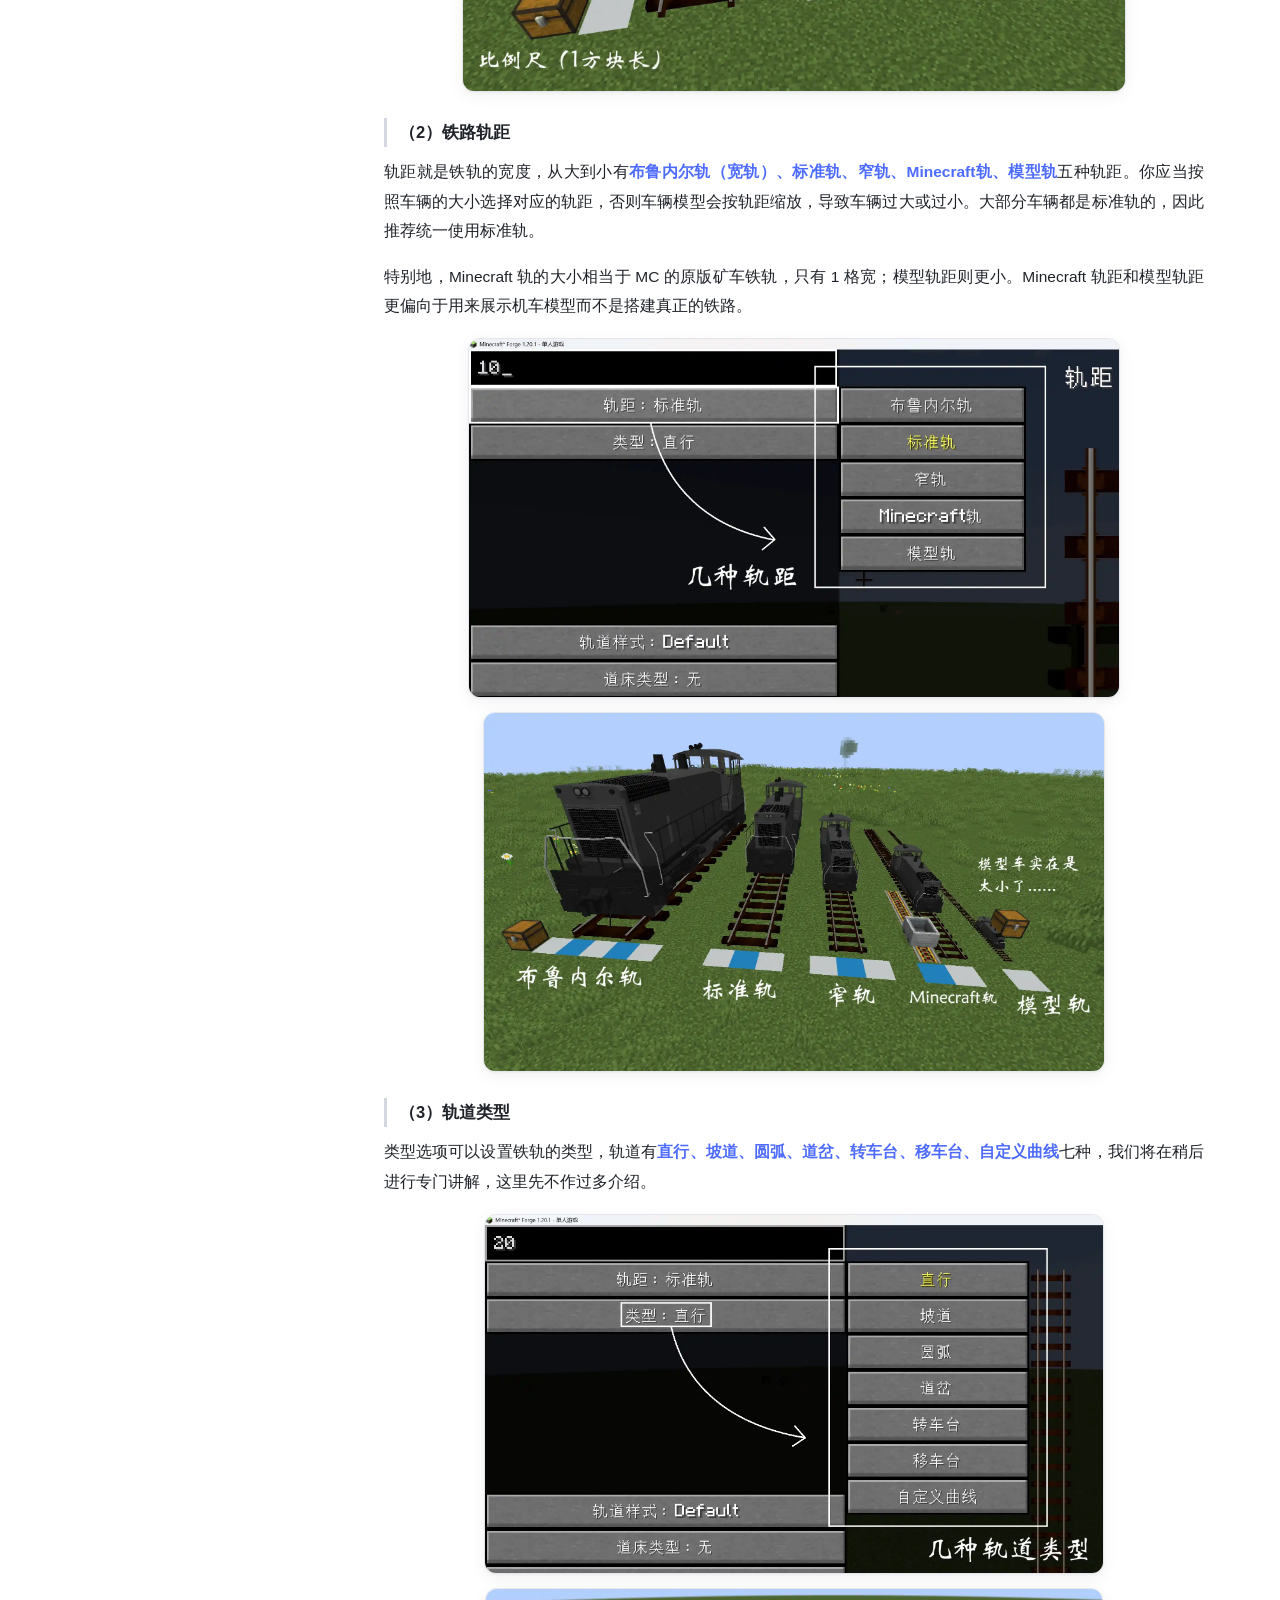
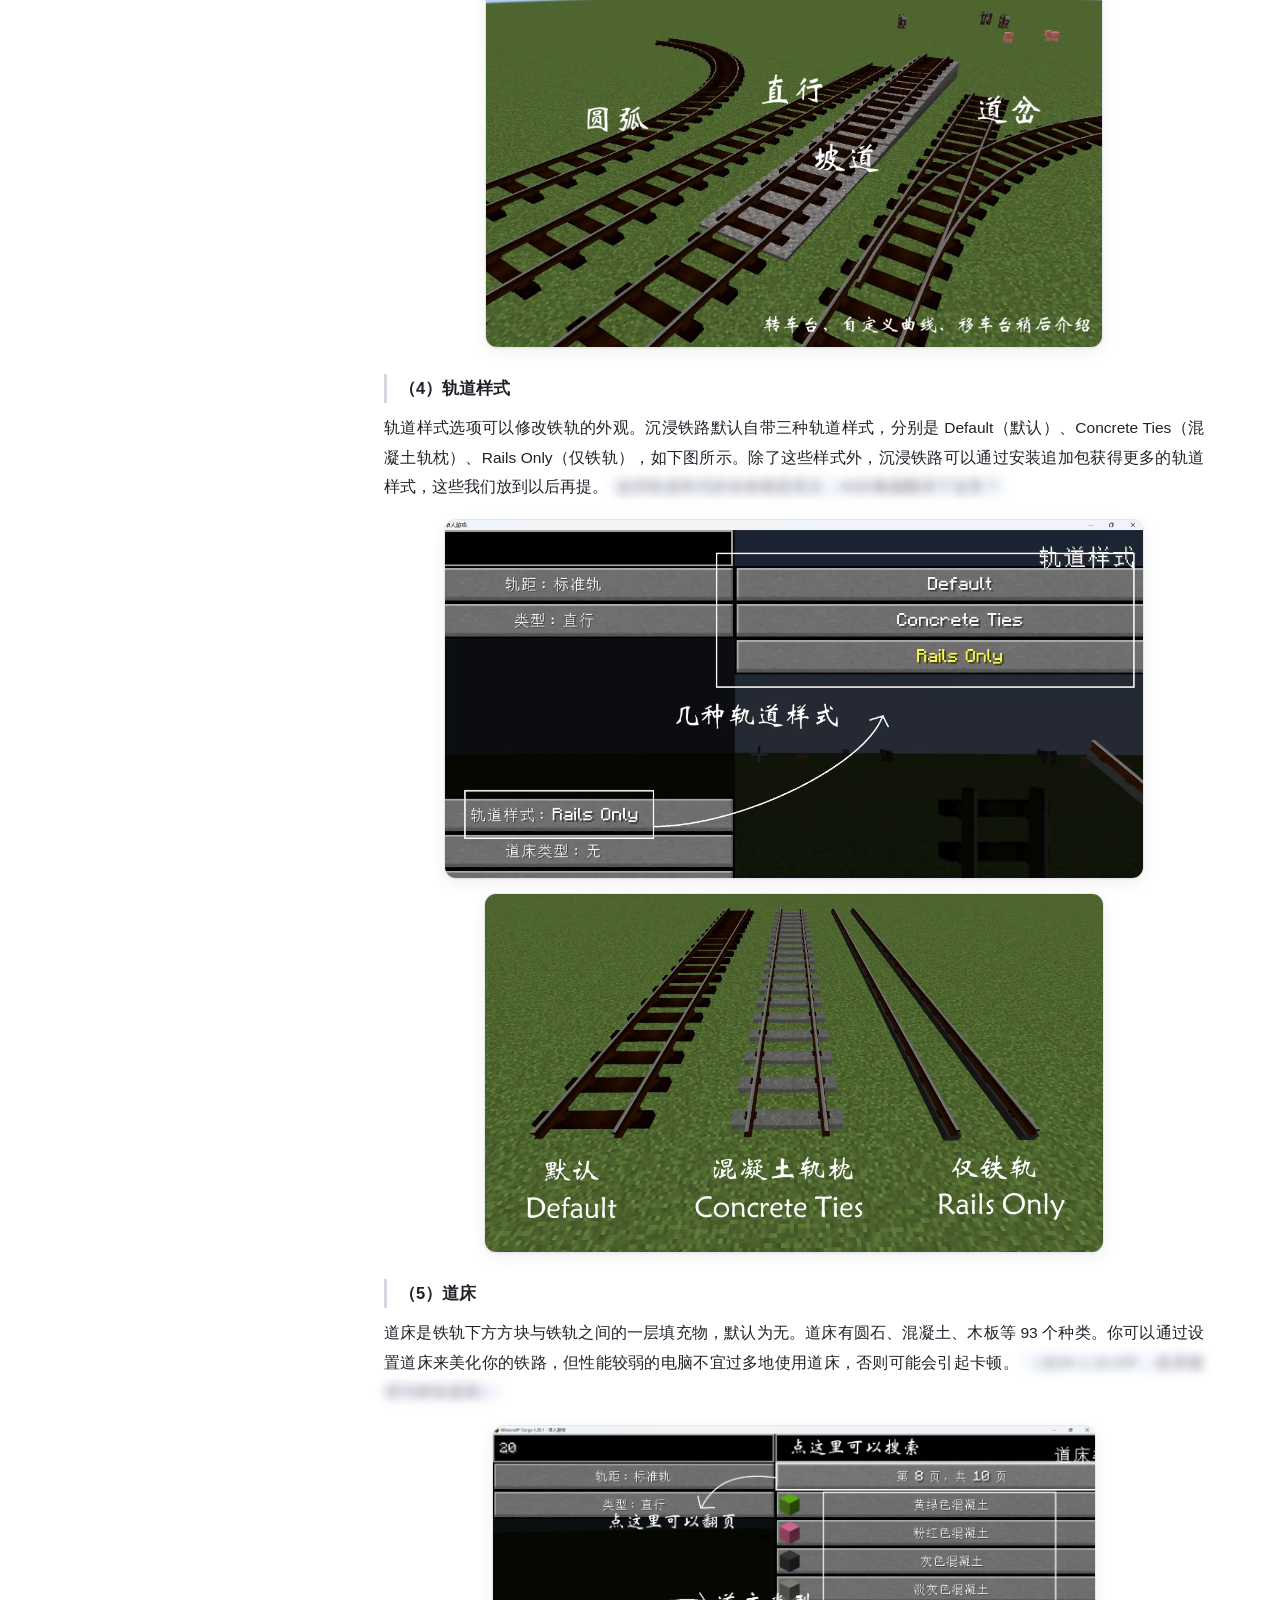
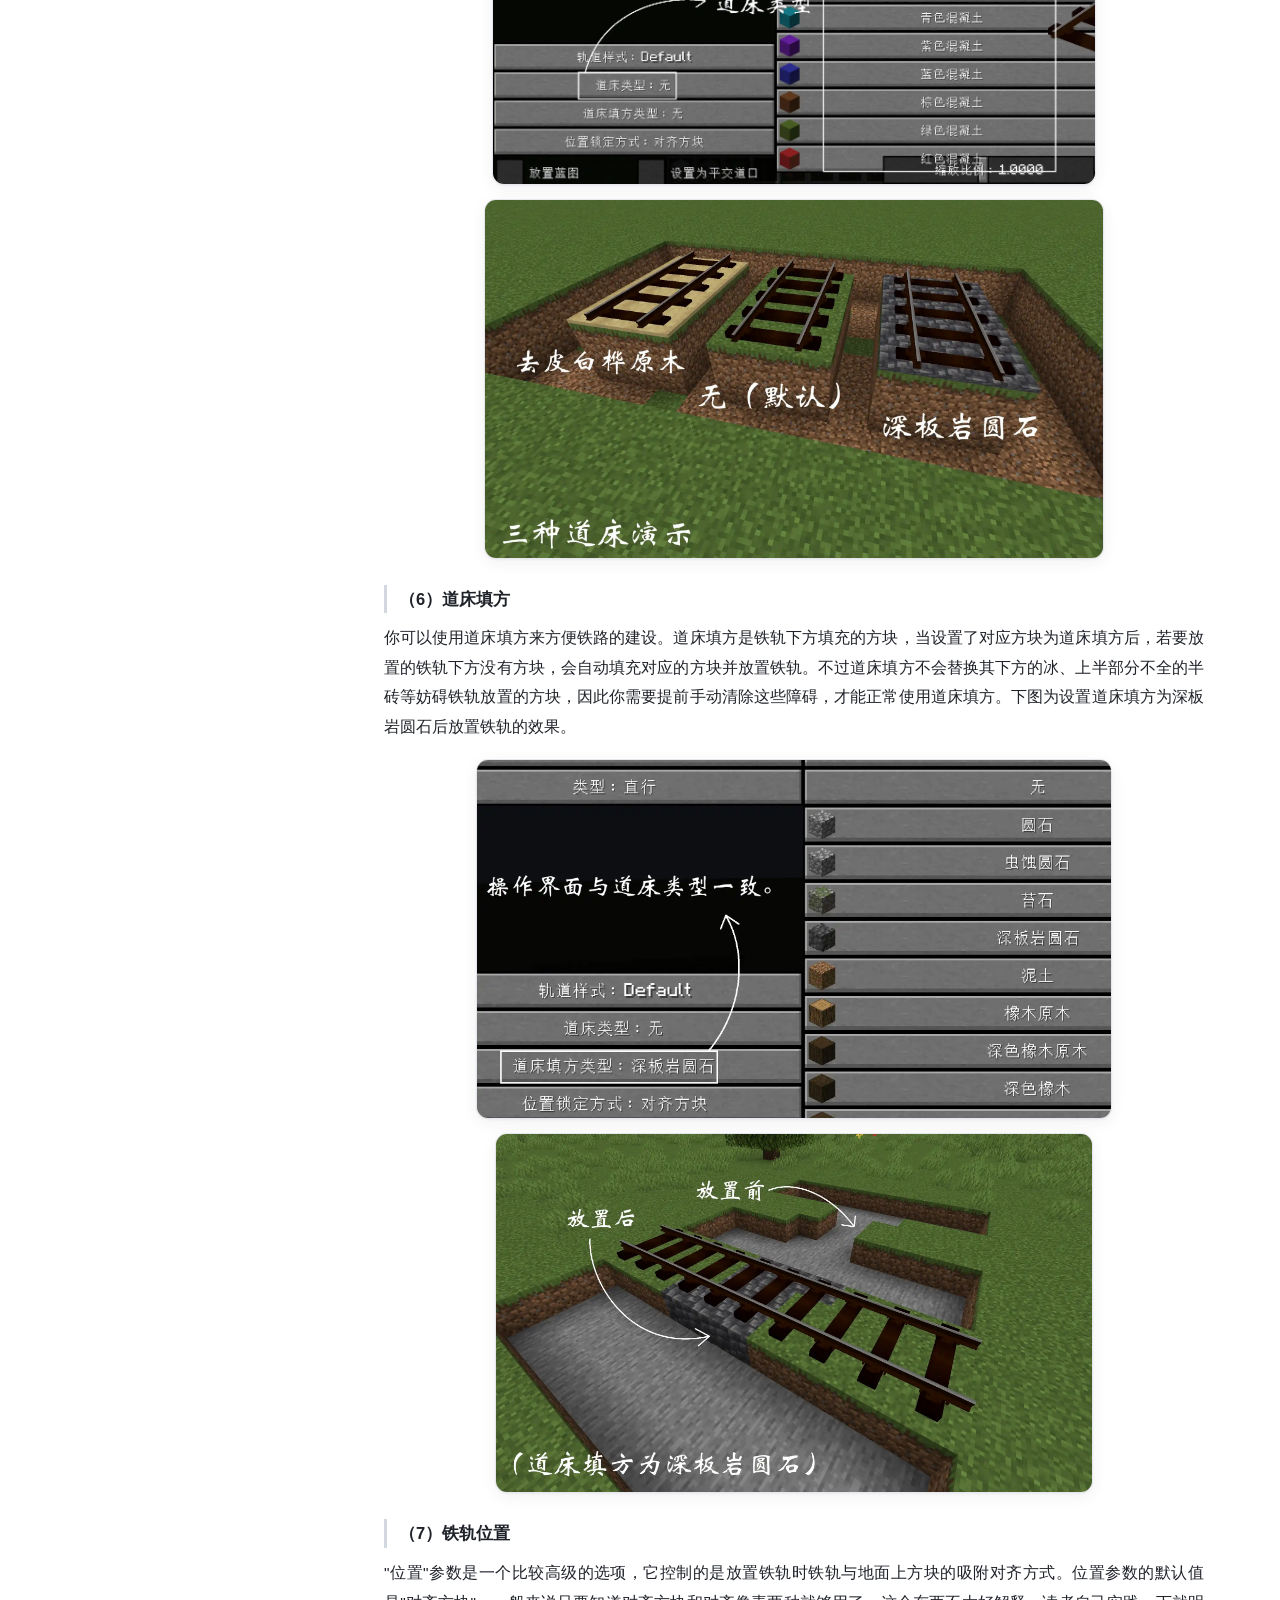
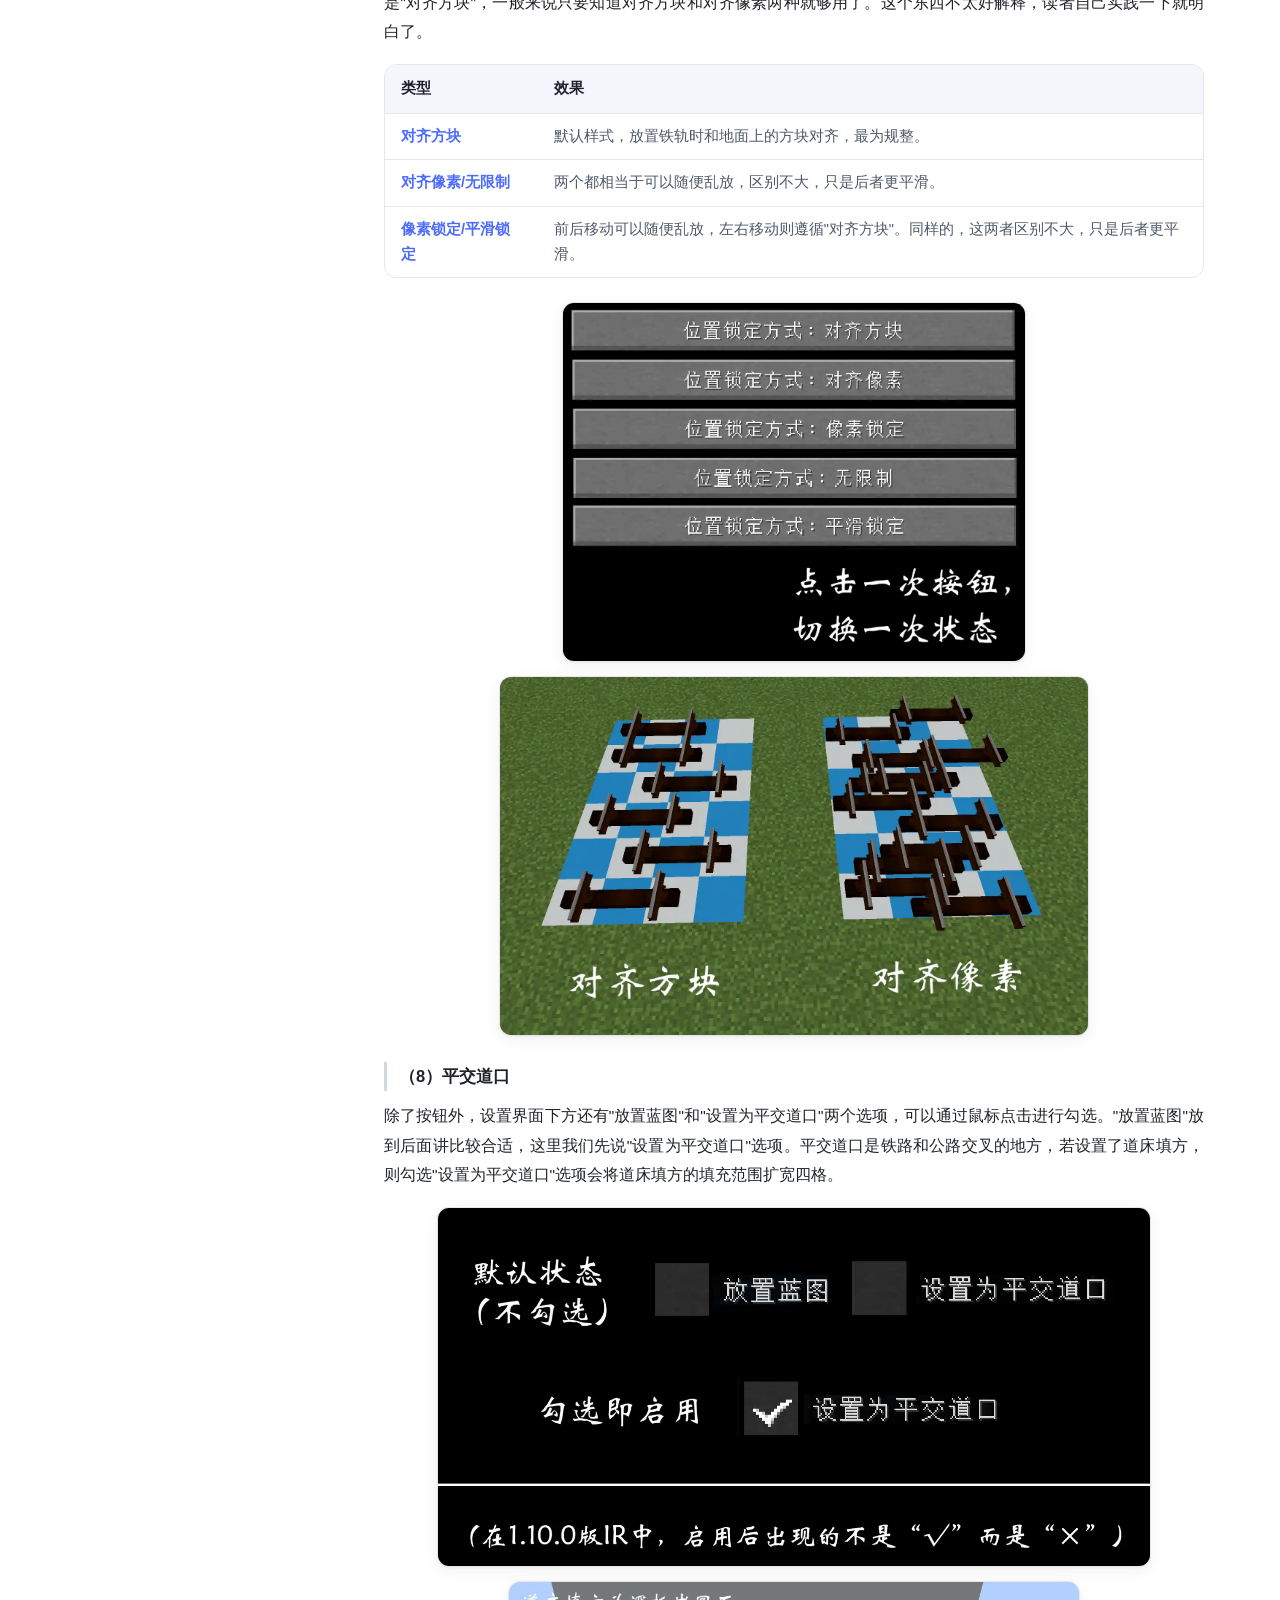
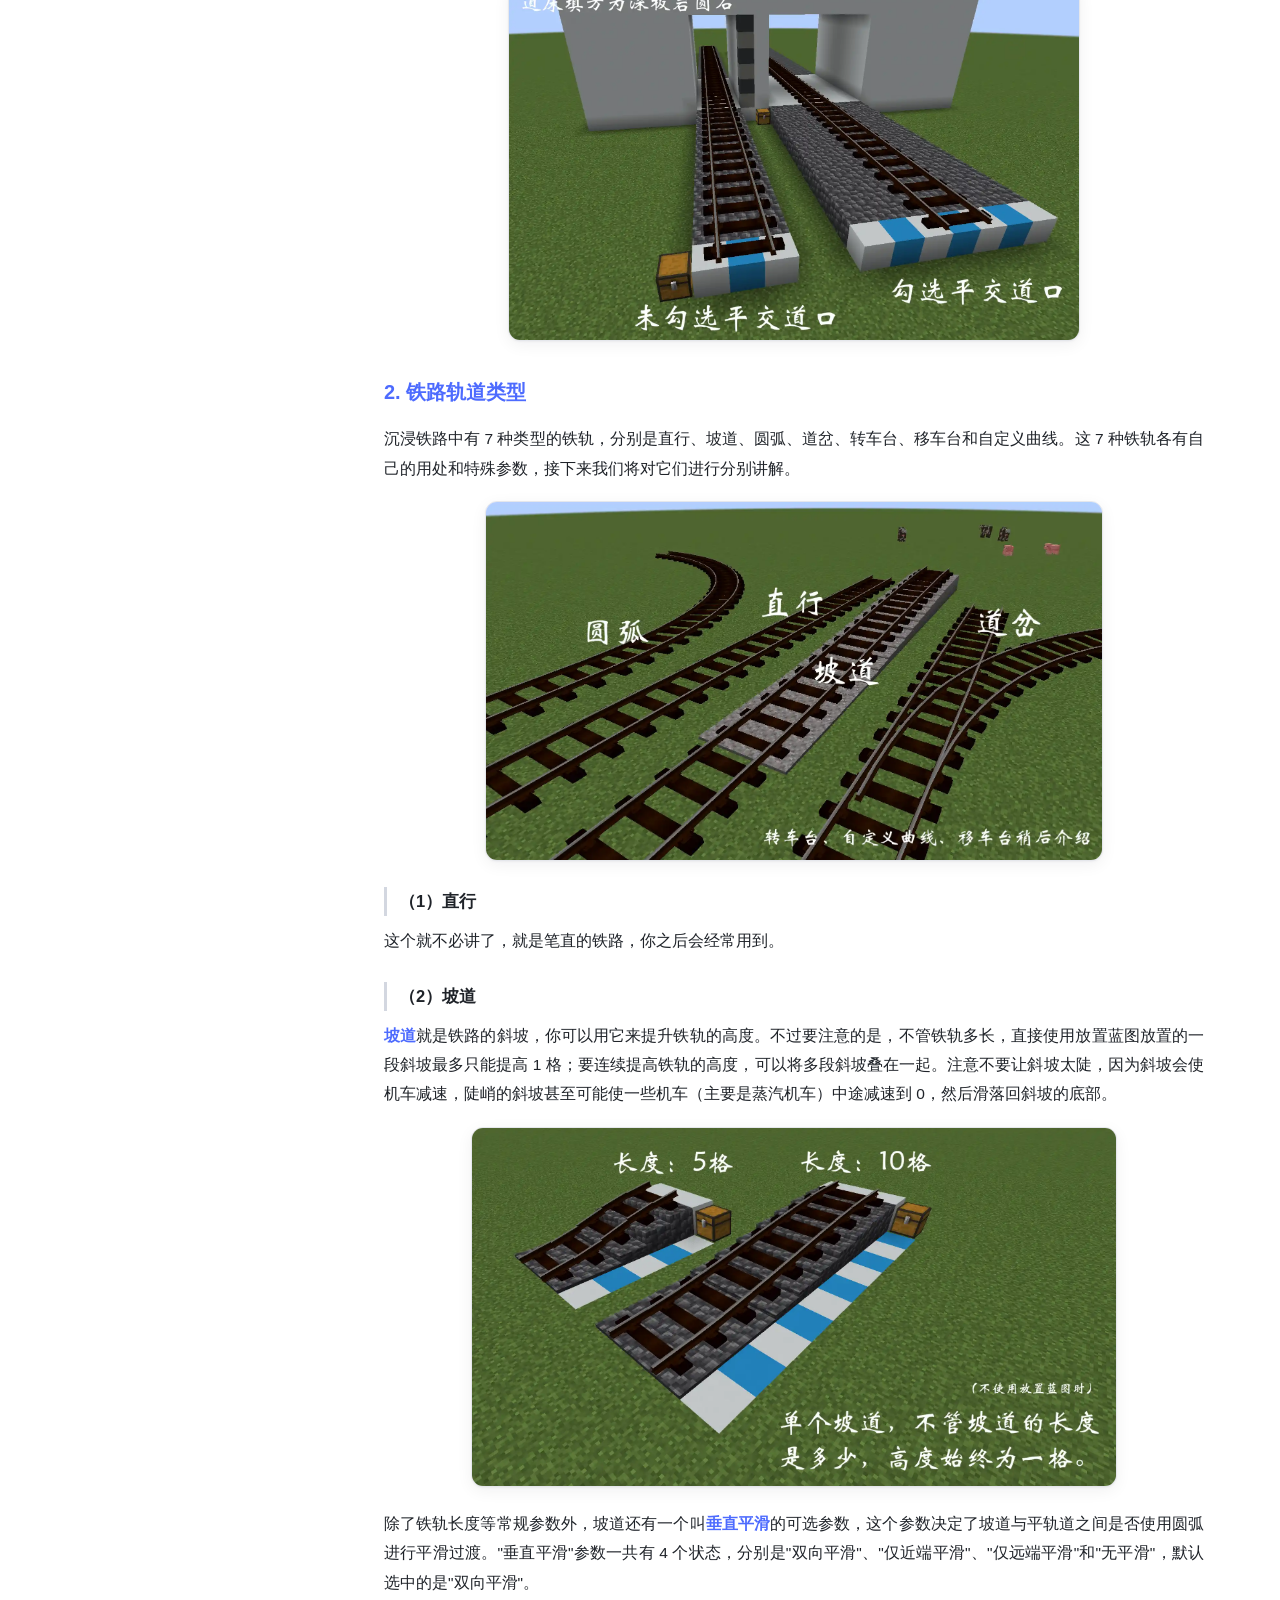
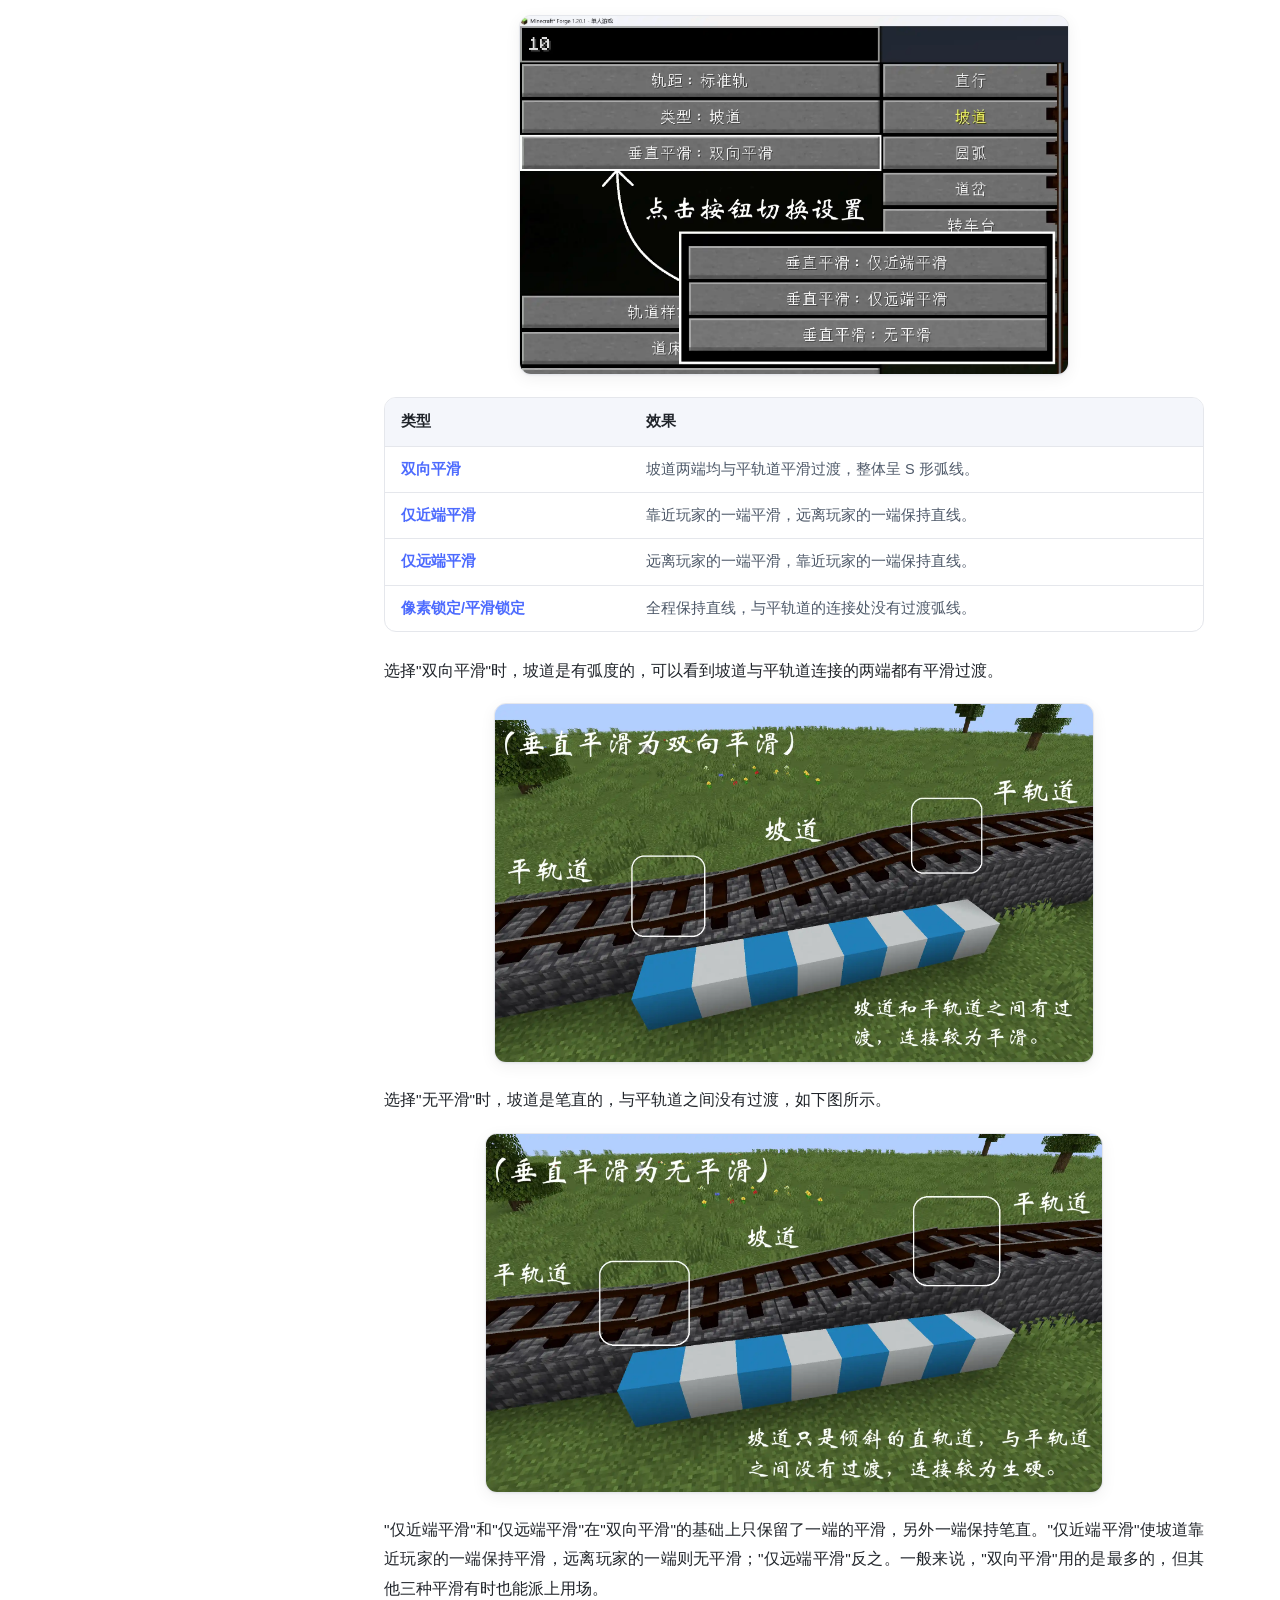
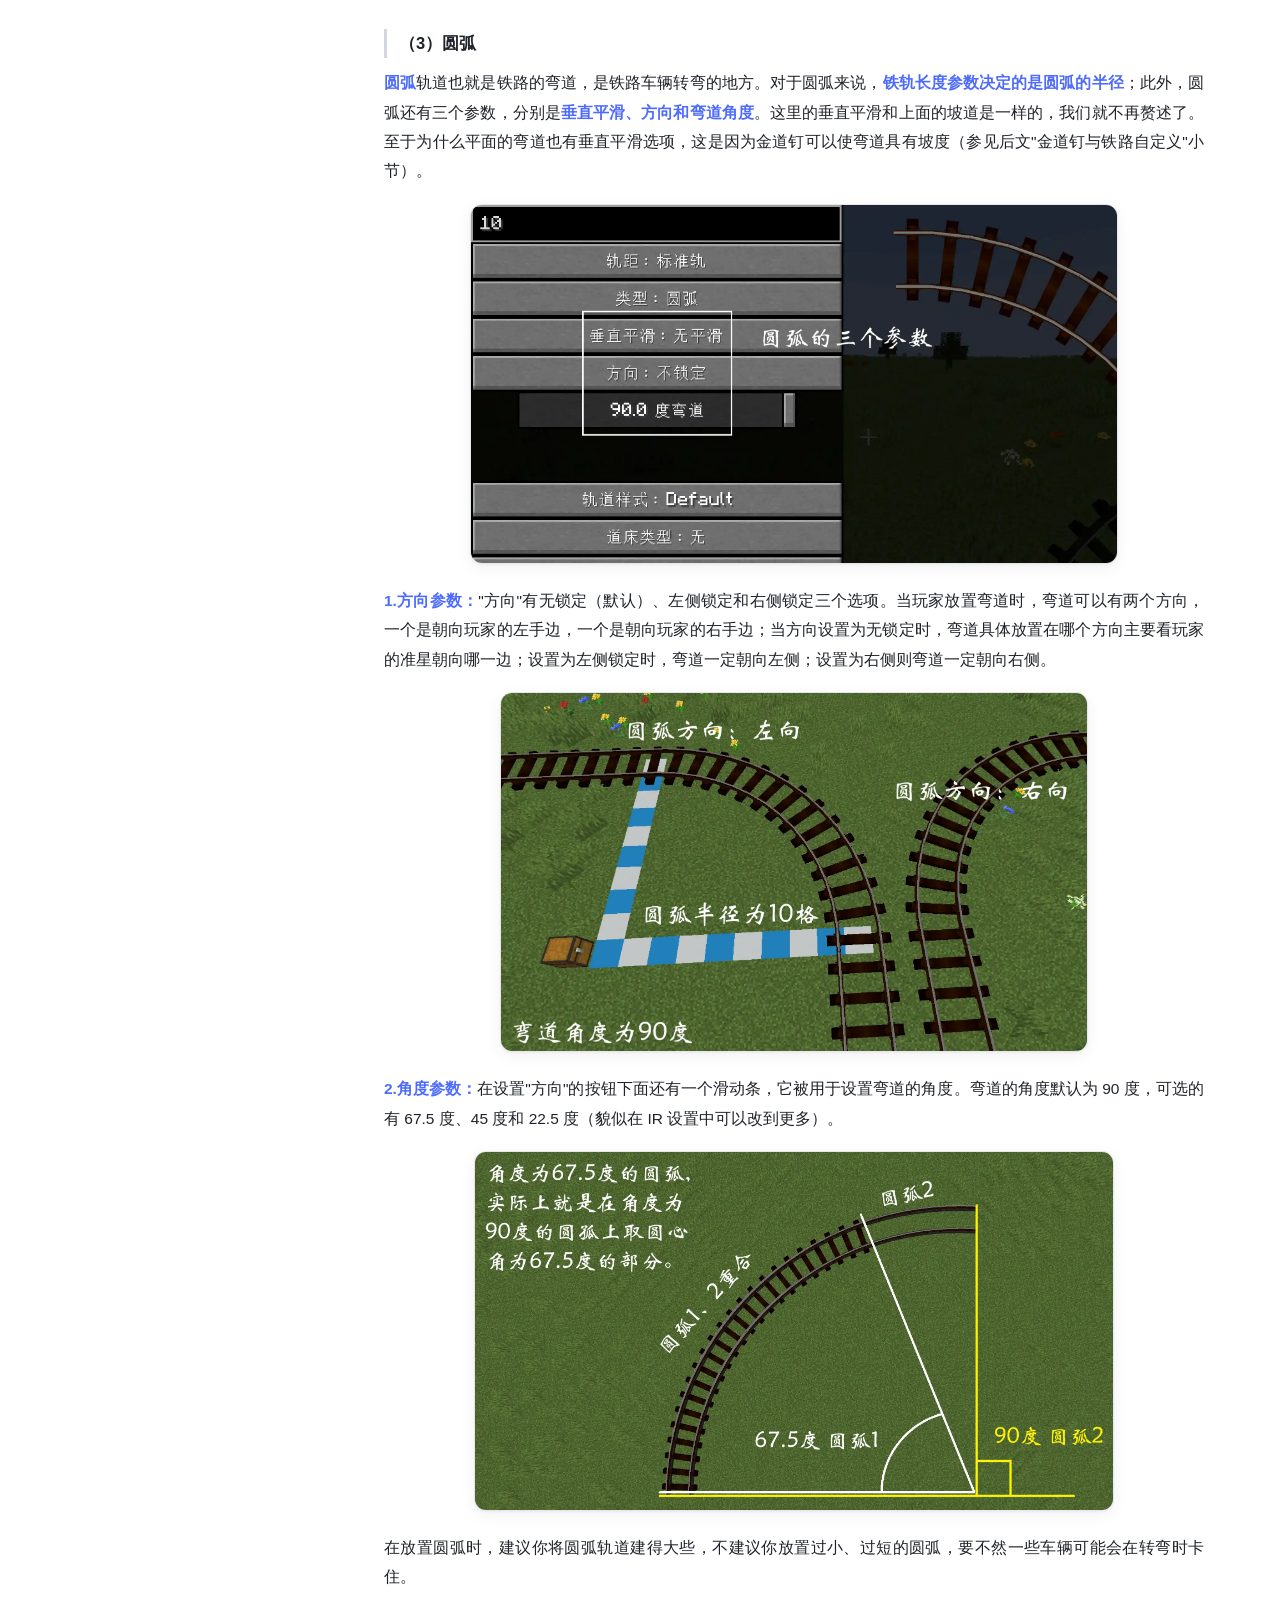
==== commit fbe1da65: "Add files via upload" ====
--- a/index.html
+++ b/index.html
@@ -7,7 +7,7 @@
     <title data-i18n="meta.title.ch1">MC沉浸铁路(IR)模组教程 | 第一节 轨道建设</title>
     <meta name="keywords" content="Minecraft,沉浸铁路,Immersive Railroading,IR模组,IR教程,轨道建设,轨道蓝图,金道钉,轨道样式更换器,MC铁路模组,1.20.1,1.11.0,火车模组,铁路建设,MC教程,苏秋1972,IR,跃进,跃进铁道工作组">
     <meta name="description" content="这是一篇Minecraft 1.20.1沉浸铁路(Immersive Railroading)模组1.11.0新版本的中文教程，旨在对铁路轨道建设、机车驾驶、列车连接、游戏配置等游戏内容作一个比较系统、全面的基础介绍，帮助MC玩家“用基于现实的物理和真实比例的火车展现真正宏伟的铁路”。你想要问的IR问题，也许这里都有解答。">
-    <link rel="icon" href="assets/icon.png">
+    <link rel="icon" href="assets/icon.webp">
     <link rel="stylesheet" href="./assets/main.css">
 
     <!-- 首屏防闪烁：CSS 应用前先按本地偏好设置主题与语言 -->
@@ -38,8 +38,8 @@
     <header class="site-header" id="siteHeader">
         <!-- 品牌区：黑/白两版 Logo 按主题切换 -->
         <a class="header-brand" href="index.html">
-            <img src="./assets/nav-logo.png" alt="IR Logo" class="img-light">
-            <img src="./assets/nav-logo-w.png" alt="IR Logo" class="img-dark">
+            <img src="./assets/nav-logo.webp" alt="IR Logo" class="img-light">
+            <img src="./assets/nav-logo-w.webp" alt="IR Logo" class="img-dark">
         </a>
 
         <!-- 章节导航（桌面端） -->
@@ -85,9 +85,9 @@
     <!-- ==================== 英雄区 ==================== -->
     <section class="hero">
         <div class="hero-inner">
-            <!-- 模组横幅图（hero 固定浅色表现，始终使用白色版 ir.png） -->
+            <!-- 模组横幅图（hero 固定浅色表现，始终使用白色版 ir.webp） -->
             <div class="hero-banner">
-                <img src="assets/ir.png" alt="Immersive Railroading">
+                <img src="assets/ir.webp" alt="Immersive Railroading">
             </div>
 
             <!-- 章节大标题 -->
@@ -156,32 +156,32 @@
             <h3 id="sec1-1" data-i18n="ch1.s1.b1.title">1. 轨道蓝图</h3>
             <p><strong data-i18n="ch1.s1.b1.p1a">轨道蓝图</strong><span data-i18n="ch1.s1.b1.p1b">是你在IR中搭建铁轨的工具，可以从创造模式背包中获取。手持轨道蓝图对准地面后，会自动在地面上展示铁轨的预览图；对地面右键可以放置铁轨，对准铁轨左键则可以打掉铁轨。铁轨不能被放置在空中、上半部分不全的方块（如台阶）上，也不能被放置在冰上（但可以放在蓝冰/浮冰上）。</span></p>
             <div class="imgblock">
-                <img src="assets/img1/1.png" alt="轨道蓝图" loading="lazy">
+                <img src="assets/img1/1.webp" alt="轨道蓝图" loading="lazy">
             </div>
             <p data-i18n="ch1.s1.b1.p2">在铺设铁轨时，若铁轨前方有方块阻挡，方块将会被破坏；沙子、沙砾等方块掉落到铁轨上会变成掉落物，但雪能够覆盖在铁轨上。破坏铁轨下的若干方块会破坏铁轨（如果只破坏了一两个，一般没事）。</p>
             <div class="imgblock">
-                <img src="assets/img1/2.png" alt="" loading="lazy">
-                <img src="assets/img1/3.png" alt="" loading="lazy">
+                <img src="assets/img1/2.webp" alt="" loading="lazy">
+                <img src="assets/img1/3.webp" alt="" loading="lazy">
             </div>
             <p data-i18n="ch1.s1.b1.p3">在沉浸铁路中，不修改游戏配置时，你可以向16个不同的方向放置铁轨，如下图所示：</p>
             <div class="imgblock">
-                <img src="assets/img1/4.png" alt="" loading="lazy">
-                <img src="assets/img1/5.png" alt="" loading="lazy">
-            </div>
-            <div class="imgblock">
-                <img src="assets/img1/6.png" alt="" loading="lazy">
+                <img src="assets/img1/4.webp" alt="" loading="lazy">
+                <img src="assets/img1/5.webp" alt="" loading="lazy">
+            </div>
+            <div class="imgblock">
+                <img src="assets/img1/6.webp" alt="" loading="lazy">
             </div>
             <p data-i18n="ch1.s1.b1.p4">手持轨道蓝图对空气处右键，可以打开设置面板，设置铁轨的各种参数。设置面板中，左侧是铁轨的各种参数，右侧则是轨道的预览图，左边更改的参数将实时在右侧显示，设置完后按 ESC 键即可退出界面。接下来，我们将对设置面板中左侧的参数进行讲解。</p>
             <div class="imgblock">
-                <img src="assets/img1/7.png" alt="" style="height:440px" loading="lazy">
+                <img src="assets/img1/7.webp" alt="" style="height:440px" loading="lazy">
             </div>
 
             <!-- ---- （1）轨道长度 ---- -->
             <h4 id="sec1-1-1" data-i18n="ch1.s1.b1.h4.1">（1）轨道长度</h4>
             <p><span data-i18n="ch1.s1.b1.h4.1p1a">左侧参数的第一项是铁轨的长度，单位是方块（即我们常说的"格"），默认长度为 10 个方块。轨道长度可以在 1~1000 个方块中设置，但不建议你单次放置时超过 400 个方块，否则可能有卡顿现象出现。</span><span class="tucao" data-i18n="ch1.s1.b1.h4.1p1t">而且万一不小心手残点了下铁轨，几百格的铁路就会瞬间消失……</span></p>
             <div class="imgblock">
-                <img src="assets/img1/8.png" alt="" loading="lazy">
-                <img src="assets/img1/9.png" alt="" loading="lazy">
+                <img src="assets/img1/8.webp" alt="" loading="lazy">
+                <img src="assets/img1/9.webp" alt="" loading="lazy">
             </div>
 
             <!-- ---- （2）铁路轨距 ---- -->
@@ -189,40 +189,40 @@
             <p><span data-i18n="ch1.s1.b1.h4.2p1a">轨距就是铁轨的宽度，从大到小有</span><strong data-i18n="ch1.s1.b1.h4.2p1b">布鲁内尔轨（宽轨）、标准轨、窄轨、Minecraft轨、模型轨</strong><span data-i18n="ch1.s1.b1.h4.2p1c">五种轨距。你应当按照车辆的大小选择对应的轨距，否则车辆模型会按轨距缩放，导致车辆过大或过小。大部分车辆都是标准轨的，因此推荐统一使用标准轨。</span></p>
             <p data-i18n="ch1.s1.b1.h4.2p2">特别地，Minecraft 轨的大小相当于 MC 的原版矿车铁轨，只有 1 格宽；模型轨距则更小。Minecraft 轨距和模型轨距更偏向于用来展示机车模型而不是搭建真正的铁路。</p>
             <div class="imgblock">
-                <img src="assets/img1/10.png" alt="" loading="lazy">
-                <img src="assets/img1/11.png" alt="" loading="lazy">
+                <img src="assets/img1/10.webp" alt="" loading="lazy">
+                <img src="assets/img1/11.webp" alt="" loading="lazy">
             </div>
 
             <!-- ---- （3）轨道类型 ---- -->
             <h4 id="sec1-1-3" data-i18n="ch1.s1.b1.h4.3">（3）轨道类型</h4>
             <p><span data-i18n="ch1.s1.b1.h4.3p1a">类型选项可以设置铁轨的类型，轨道有</span><strong data-i18n="ch1.s1.b1.h4.3p1b">直行、坡道、圆弧、道岔、转车台、移车台、自定义曲线</strong><span data-i18n="ch1.s1.b1.h4.3p1c">七种，我们将在稍后进行专门讲解，这里先不作过多介绍。</span></p>
             <div class="imgblock">
-                <img src="assets/img1/12.png" alt="" loading="lazy">
-                <img src="assets/img1/13.png" alt="" loading="lazy">
+                <img src="assets/img1/12.webp" alt="" loading="lazy">
+                <img src="assets/img1/13.webp" alt="" loading="lazy">
             </div>
 
             <!-- ---- （4）轨道样式 ---- -->
             <h4 id="sec1-1-4" data-i18n="ch1.s1.b1.h4.4">（4）轨道样式</h4>
             <p><span data-i18n="ch1.s1.b1.h4.4p1a">轨道样式选项可以修改铁轨的外观。沉浸铁路默认自带三种轨道样式，分别是 Default（默认）、Concrete Ties（混凝土轨枕）、Rails Only（仅铁轨），如下图所示。除了这些样式外，沉浸铁路可以通过安装追加包获得更多的轨道样式，这些我们放到以后再提。</span><span class="tucao" data-i18n="ch1.s1.b1.h4.4p1t">这些轨道样式的名称都是英文，IR好像漏翻译了这里？</span></p>
             <div class="imgblock">
-                <img src="assets/img1/14.png" alt="" loading="lazy">
-                <img src="assets/img1/15.png" alt="" loading="lazy">
+                <img src="assets/img1/14.webp" alt="" loading="lazy">
+                <img src="assets/img1/15.webp" alt="" loading="lazy">
             </div>
 
             <!-- ---- （5）道床 ---- -->
             <h4 id="sec1-1-5" data-i18n="ch1.s1.b1.h4.5">（5）道床</h4>
             <p><span data-i18n="ch1.s1.b1.h4.5p1a">道床是铁轨下方方块与铁轨之间的一层填充物，默认为无。道床有圆石、混凝土、木板等 93 个种类。你可以通过设置道床来美化你的铁路，但性能较弱的电脑不宜过多地使用道床，否则可能会引起卡顿。</span><span class="tucao" data-i18n="ch1.s1.b1.h4.5p1t">（在IR 1.10.0中，道床被译为铁轨基座）</span></p>
             <div class="imgblock">
-                <img src="assets/img1/16.png" alt="" loading="lazy">
-                <img src="assets/img1/17.png" alt="" loading="lazy">
+                <img src="assets/img1/16.webp" alt="" loading="lazy">
+                <img src="assets/img1/17.webp" alt="" loading="lazy">
             </div>
 
             <!-- ---- （6）道床填方 ---- -->
             <h4 id="sec1-1-6" data-i18n="ch1.s1.b1.h4.6">（6）道床填方</h4>
             <p data-i18n="ch1.s1.b1.h4.6p1">你可以使用道床填方来方便铁路的建设。道床填方是铁轨下方填充的方块，当设置了对应方块为道床填方后，若要放置的铁轨下方没有方块，会自动填充对应的方块并放置铁轨。不过道床填方不会替换其下方的冰、上半部分不全的半砖等妨碍铁轨放置的方块，因此你需要提前手动清除这些障碍，才能正常使用道床填方。下图为设置道床填方为深板岩圆石后放置铁轨的效果。</p>
             <div class="imgblock">
-                <img src="assets/img1/18.png" alt="" loading="lazy">
-                <img src="assets/img1/19.png" alt="" loading="lazy">
+                <img src="assets/img1/18.webp" alt="" loading="lazy">
+                <img src="assets/img1/19.webp" alt="" loading="lazy">
             </div>
 
             <!-- ---- （7）铁轨位置 ---- -->
@@ -253,23 +253,23 @@
                 </table>
             </div>
             <div class="imgblock">
-                <img src="assets/img1/20.png" alt="" loading="lazy">
-                <img src="assets/img1/21.png" alt="" loading="lazy">
+                <img src="assets/img1/20.webp" alt="" loading="lazy">
+                <img src="assets/img1/21.webp" alt="" loading="lazy">
             </div>
 
             <!-- ---- （8）平交道口 ---- -->
             <h4 id="sec1-1-8" data-i18n="ch1.s1.b1.h4.8">（8）平交道口</h4>
             <p data-i18n="ch1.s1.b1.h4.8p1">除了按钮外，设置界面下方还有"放置蓝图"和"设置为平交道口"两个选项，可以通过鼠标点击进行勾选。"放置蓝图"放到后面讲比较合适，这里我们先说"设置为平交道口"选项。平交道口是铁路和公路交叉的地方，若设置了道床填方，则勾选"设置为平交道口"选项会将道床填方的填充范围扩宽四格。</p>
             <div class="imgblock">
-                <img src="assets/img1/22.png" alt="" loading="lazy">
-                <img src="assets/img1/23.png" alt="" loading="lazy">
+                <img src="assets/img1/22.webp" alt="" loading="lazy">
+                <img src="assets/img1/23.webp" alt="" loading="lazy">
             </div>
 
             <!-- ===== 2. 铁路轨道类型 ===== -->
             <h3 id="sec1-2" data-i18n="ch1.s2.title">2. 铁路轨道类型</h3>
             <p data-i18n="ch1.s2.p1">沉浸铁路中有 7 种类型的铁轨，分别是直行、坡道、圆弧、道岔、转车台、移车台和自定义曲线。这 7 种铁轨各有自己的用处和特殊参数，接下来我们将对它们进行分别讲解。</p>
             <div class="imgblock">
-                <img src="assets/img1/13.png" alt="" loading="lazy">
+                <img src="assets/img1/13.webp" alt="" loading="lazy">
             </div>
 
             <!-- ---- （1）直行 ---- -->
@@ -280,11 +280,11 @@
             <h4 id="sec1-2-2" data-i18n="ch1.s2.b1.h4.2">（2）坡道</h4>
             <p><strong data-i18n="ch1.s2.b1.h4.2p1a">坡道</strong><span data-i18n="ch1.s2.b1.h4.2p1b">就是铁路的斜坡，你可以用它来提升铁轨的高度。不过要注意的是，不管铁轨多长，直接使用放置蓝图放置的一段斜坡最多只能提高 1 格；要连续提高铁轨的高度，可以将多段斜坡叠在一起。注意不要让斜坡太陡，因为斜坡会使机车减速，陡峭的斜坡甚至可能使一些机车（主要是蒸汽机车）中途减速到 0，然后滑落回斜坡的底部。</span></p>
             <div class="imgblock">
-                <img src="assets/img1/24.png" alt="" loading="lazy">
+                <img src="assets/img1/24.webp" alt="" loading="lazy">
             </div>
             <p><span data-i18n="ch1.s2.b1.h4.2p2a">除了铁轨长度等常规参数外，坡道还有一个叫</span><strong data-i18n="ch1.s2.b1.h4.2p2b">垂直平滑</strong><span data-i18n="ch1.s2.b1.h4.2p2c">的可选参数，这个参数决定了坡道与平轨道之间是否使用圆弧进行平滑过渡。"垂直平滑"参数一共有 4 个状态，分别是"双向平滑"、"仅近端平滑"、"仅远端平滑"和"无平滑"，默认选中的是"双向平滑"。</span></p>
             <div class="imgblock">
-                <img src="assets/img1/25.png" alt="" loading="lazy">
+                <img src="assets/img1/25.webp" alt="" loading="lazy">
             </div>
             <div class="table-wrap">
                 <table>
@@ -316,11 +316,11 @@
             </div>
             <p data-i18n="ch1.s2.b1.h4.2p3">选择"双向平滑"时，坡道是有弧度的，可以看到坡道与平轨道连接的两端都有平滑过渡。</p>
             <div class="imgblock">
-                <img src="assets/img1/26.png" alt="" loading="lazy">
+                <img src="assets/img1/26.webp" alt="" loading="lazy">
             </div>
             <p data-i18n="ch1.s2.b1.h4.2p4">选择"无平滑"时，坡道是笔直的，与平轨道之间没有过渡，如下图所示。</p>
             <div class="imgblock">
-                <img src="assets/img1/27.png" alt="" loading="lazy">
+                <img src="assets/img1/27.webp" alt="" loading="lazy">
             </div>
             <p data-i18n="ch1.s2.b1.h4.2p5">"仅近端平滑"和"仅远端平滑"在"双向平滑"的基础上只保留了一端的平滑，另外一端保持笔直。"仅近端平滑"使坡道靠近玩家的一端保持平滑，远离玩家的一端则无平滑；"仅远端平滑"反之。一般来说，"双向平滑"用的是最多的，但其他三种平滑有时也能派上用场。</p>
 
@@ -328,15 +328,15 @@
             <h4 id="sec1-2-3" data-i18n="ch1.s2.b1.h4.3">（3）圆弧</h4>
             <p><strong data-i18n="ch1.s2.b1.h4.3p1a">圆弧</strong><span data-i18n="ch1.s2.b1.h4.3p1b">轨道也就是铁路的弯道，是铁路车辆转弯的地方。对于圆弧来说，</span><strong data-i18n="ch1.s2.b1.h4.3p1c">铁轨长度参数决定的是圆弧的半径</strong><span data-i18n="ch1.s2.b1.h4.3p1d">；此外，圆弧还有三个参数，分别是</span><strong data-i18n="ch1.s2.b1.h4.3p1e">垂直平滑、方向和弯道角度</strong><span data-i18n="ch1.s2.b1.h4.3p1f">。这里的垂直平滑和上面的坡道是一样的，我们就不再赘述了。至于为什么平面的弯道也有垂直平滑选项，这是因为金道钉可以使弯道具有坡度（参见后文"金道钉与铁路自定义"小节）。</span></p>
             <div class="imgblock">
-                <img src="assets/img1/28.png" alt="" loading="lazy">
+                <img src="assets/img1/28.webp" alt="" loading="lazy">
             </div>
             <p><strong data-i18n="ch1.s2.b1.h4.3p2a">1.方向参数：</strong><span data-i18n="ch1.s2.b1.h4.3p2b">"方向"有无锁定（默认）、左侧锁定和右侧锁定三个选项。当玩家放置弯道时，弯道可以有两个方向，一个是朝向玩家的左手边，一个是朝向玩家的右手边；当方向设置为无锁定时，弯道具体放置在哪个方向主要看玩家的准星朝向哪一边；设置为左侧锁定时，弯道一定朝向左侧；设置为右侧则弯道一定朝向右侧。</span></p>
             <div class="imgblock">
-                <img src="assets/img1/29.png" alt="" loading="lazy">
+                <img src="assets/img1/29.webp" alt="" loading="lazy">
             </div>
             <p><strong data-i18n="ch1.s2.b1.h4.3p3a">2.角度参数：</strong><span data-i18n="ch1.s2.b1.h4.3p3b">在设置"方向"的按钮下面还有一个滑动条，它被用于设置弯道的角度。弯道的角度默认为 90 度，可选的有 67.5 度、45 度和 22.5 度（貌似在 IR 设置中可以改到更多）。</span></p>
             <div class="imgblock">
-                <img src="assets/img1/30.png" alt="" loading="lazy">
+                <img src="assets/img1/30.webp" alt="" loading="lazy">
             </div>
             <p data-i18n="ch1.s2.b1.h4.3p4">在放置圆弧时，建议你将圆弧轨道建得大些，不建议你放置过小、过短的圆弧，要不然一些车辆可能会在转弯时卡住。</p>
 
@@ -344,21 +344,21 @@
             <h4 id="sec1-2-4" data-i18n="ch1.s2.b1.h4.4">（4）道岔</h4>
             <p><strong data-i18n="ch1.s2.b1.h4.4p1a">道岔</strong><span data-i18n="ch1.s2.b1.h4.4p1b">是两条铁路的交汇处，你可以使用道岔将两段铁路连在一起，并将车辆从这一条铁路线转到另外一条铁路线上。道岔可被分为"直向"和"侧向"两个部分，直向是一条直铁轨，而侧向是一段圆弧，它们都可以被单独破坏（破坏了道岔的圆弧部分，道岔就会变成一条直铁路；反之亦然）。</span><span class="tucao" data-i18n="ch1.s2.b1.h4.4p1t">这是IR 1.11.0的新增内容！</span><span data-i18n="ch1.s2.b1.h4.4p1c"> 道岔的"铁轨长度"参数控制的是侧向圆弧的半径。</span></p>
             <div class="imgblock">
-                <img src="assets/img1/31.png" alt="" loading="lazy">
+                <img src="assets/img1/31.webp" alt="" loading="lazy">
             </div>
             <p data-i18n="ch1.s2.b1.h4.4p2">和圆弧一样，道岔也有垂直平滑、方向和角度三个参数，这三个参数负责控制道岔中的圆弧，和上面讲过的圆弧是一样的，我们就不赘述了。道岔还有一个叫做"曲率"的参数，不过实测下来这个参数对道岔的影响可以忽略不计，因此我们放到后面同样具有曲率的铁轨中讲。</p>
             <div class="imgblock">
-                <img src="assets/img1/32.png" alt="" loading="lazy">
+                <img src="assets/img1/32.webp" alt="" loading="lazy">
             </div>
             <p data-i18n="ch1.s2.b1.h4.4p3">道岔的状态可以使用红石信号控制。道岔默认处于直向状态，机车沿着直线行驶；当收到红石信号时，道岔会切换到侧向状态，机车将驶入岔路。根据进一步研究，红石信号只有直接作用于道岔最前面的几个方块附近才有作用。</p>
             <div class="imgblock">
-                <img src="assets/img1/33.png" alt="" loading="lazy">
-                <img src="assets/img1/34.png" alt="" loading="lazy">
+                <img src="assets/img1/33.webp" alt="" loading="lazy">
+                <img src="assets/img1/34.webp" alt="" loading="lazy">
             </div>
             <p data-i18n="ch1.s2.b1.h4.4p4">除了使用红石信号控制道岔外，还可以使用沉浸铁路自带的"道岔钥匙"（Switch Key）来控制道岔。手持切换钥匙右键道岔，可以使道岔的状态在"锁定直向"、"锁定侧向"、"不锁定"三个状态之间切换。锁定直向会保持关闭侧向岔路，锁定侧向会保持开启侧向岔路，这两者均不受红石信号控制。不锁定状态则会将开启的侧向岔路关闭，然后恢复红石控制。</p>
             <div class="imgblock">
-                <img src="assets/img1/35.png" alt="" loading="lazy">
-                <img src="assets/img1/36.png" alt="" loading="lazy">
+                <img src="assets/img1/35.webp" alt="" loading="lazy">
+                <img src="assets/img1/36.webp" alt="" loading="lazy">
             </div>
 
             <!-- ---- （5）转车台 ---- -->
@@ -366,27 +366,27 @@
             <p data-i18n="ch1.s2.b1.h4.5p1">转车台是一种用于旋转车辆的大型装置，你可以使用它将机车旋转到 16 个不同的方向上，实现火车掉头等功能。转车台的半径由"铁轨长度"参数决定。</p>
             <p><span data-i18n="ch1.s2.b1.h4.5p2a">值得指出的是：相比于普通的铁轨，</span><strong data-i18n="ch1.s2.b1.h4.5p2b">转车台具有一格高度</strong><span data-i18n="ch1.s2.b1.h4.5p2c">，因此非常建议你给转车台设置道床方块（下图中转车台的道床是深板岩圆石），否则转车台看起来会像是浮在空中的铁轨。</span></p>
             <div class="imgblock">
-                <img src="assets/img1/37.png" alt="" loading="lazy">
+                <img src="assets/img1/37.webp" alt="" loading="lazy">
             </div>
             <p data-i18n="ch1.s2.b1.h4.5p3">将车辆开到转车台上的铁轨（转车轨）上后，使用大型扳手右键单击转车台的某一位置，可以把载有车辆的铁轨旋转到离该位置最近的铁轨上。</p>
             <div class="imgblock">
-                <img src="assets/img1/38.png" alt="" loading="lazy">
-                <img src="assets/img1/39.png" alt="" loading="lazy">
-                <img src="assets/img1/40.png" alt="" loading="lazy">
+                <img src="assets/img1/38.webp" alt="" loading="lazy">
+                <img src="assets/img1/39.webp" alt="" loading="lazy">
+                <img src="assets/img1/40.webp" alt="" loading="lazy">
             </div>
 
             <!-- ---- （6）移车台 ---- -->
             <h4 id="sec1-2-6" data-i18n="ch1.s2.b1.h4.6">（6）移车台</h4>
             <p data-i18n="ch1.s2.b1.h4.6p1">移车台是 IR 1.11.0 新增的一种装置，你可以用它将铁路车辆从一条铁轨平移到另外一条铁轨上。与转车台相同，移车台也具有1格高度，非常建议你为它设置道床方块。移车台的使用方式与转车台一致，也是通过大型扳手右键单击对应的轨道，将车辆平移过去。</p>
             <div class="imgblock">
-                <img src="assets/img1/41.png" alt="" loading="lazy">
-                <img src="assets/img1/42.png" alt="" loading="lazy">
-                <img src="assets/img1/43.png" alt="" loading="lazy">
+                <img src="assets/img1/41.webp" alt="" loading="lazy">
+                <img src="assets/img1/42.webp" alt="" loading="lazy">
+                <img src="assets/img1/43.webp" alt="" loading="lazy">
             </div>
             <p><span data-i18n="ch1.s2.b1.h4.6p2a">除了"铁轨长度"参数控制移车台的长度外，移车台还有其他几个参数，分别是</span><strong data-i18n="ch1.s2.b1.h4.6p2b">移车台轨道数</strong><span data-i18n="ch1.s2.b1.h4.6p2c">和</span><strong data-i18n="ch1.s2.b1.h4.6p2d">移车台轨道间距</strong><span data-i18n="ch1.s2.b1.h4.6p2e">（单位是方块）。这两个参数分别决定了移车台上轨道的数量和间距，如下图所示。</span></p>
             <div class="imgblock">
-                <img src="assets/img1/44.png" alt="" loading="lazy">
-                <img src="assets/img1/45.png" alt="" loading="lazy">
+                <img src="assets/img1/44.webp" alt="" loading="lazy">
+                <img src="assets/img1/45.webp" alt="" loading="lazy">
             </div>
 
             <!-- ---- （7）自定义曲线 ---- -->
@@ -401,38 +401,38 @@
             <p><span data-i18n="ch1.s3.b1.h4.1p1a">上面所说的铺设铁路的方法，都需要先在轨道蓝图中设置好铁轨的参数，然后再将铁轨放置到地面上。但是，在实际建设铁路时，我们往往不能得知什么参数才是最合适的，如果还得先测量最佳的长度、角度等才能建设铁路，未免也太麻烦了</span><span class="tucao" data-i18n="ch1.s3.b1.h4.1p1t">（虽然挺真实的）</span><span data-i18n="ch1.s3.b1.h4.1p1b">；而且有时我们要建的铁路是不规则的，用设置面板中提供的规则的弯道、斜坡等组合起来非常复杂，外观也未必好看。</span></p>
             <p data-i18n="ch1.s3.b1.h4.1p2">为了应对这样的情况，沉浸铁路还提供了一个叫做"金道钉"的工具，你可以使用它直接根据实际情况调整铁轨。要使用金道钉功能，你需要在轨道蓝图中勾选"放置蓝图"选项，然后再手持轨道蓝图对准铁轨的铺设起点右键，这样会在地面上放置一个金道钉和一段处在预览状态的铁路。手持金道钉右键地面上的金道钉，如果听到金属敲击的清脆声音，你手上的金道钉就成功绑定了地面上的铁路，可以进行下一步操作了。</p>
             <div class="imgblock">
-                <img src="assets/img1/46.png" alt="" loading="lazy">
-                <img src="assets/img1/47.png" alt="" loading="lazy">
+                <img src="assets/img1/46.webp" alt="" loading="lazy">
+                <img src="assets/img1/47.webp" alt="" loading="lazy">
             </div>
             <p><span data-i18n="ch1.s3.b1.h4.1p3a">手持绑定后的金道钉，对着铁轨要延伸到的地方右键，金道钉就会</span><strong data-i18n="ch1.s3.b1.h4.1p3b">自动调整铁轨的长度</strong><span data-i18n="ch1.s3.b1.h4.1p3c">，使铁轨尽力达到对应的位置。要注意的是，如果你放置铁轨时把铁轨类型设置成了"直行"、"弯道"或"斜坡"，铁轨的固有方向（或弧度）是不会改变的，不会改变铁轨原先的方向（弧度）而拐到你右键的那个方块上，如下图所示。</span></p>
             <div class="imgblock">
-                <img src="assets/img1/48.png" alt="" loading="lazy">
+                <img src="assets/img1/48.webp" alt="" loading="lazy">
             </div>
             <p><span data-i18n="ch1.s3.b1.h4.1p4a">除了改变铁轨的长度外，</span><strong data-i18n="ch1.s3.b1.h4.1p4b">金道钉还可以使弯道、道岔具有坡度</strong><span data-i18n="ch1.s3.b1.h4.1p4c">，并且可以使坡道的高度超过 1 格，如下图所示。手持金道钉，对空气处右键，还可以再次打开对应铁轨的设置面板（和轨道蓝图的设置面板是一样的），可以再次根据实际情况调整铁轨的类型、样式、长度等参数。要绑定其他预览铁路，直接使用金道钉右键该预览铁路的金道钉即可，会自动解除对上一预览铁路的绑定。</span></p>
             <p data-i18n="ch1.s3.b1.h4.1p5">当你设计好你的铁路后，可以按住 SHIFT 键并左键破坏掉预览铁路初始位置的金道钉，使设置好的铁路被放置下来。这样，一条新的铁路线就建好了。</p>
             <div class="imgblock">
-                <img src="assets/img1/49.png" alt="" loading="lazy">
+                <img src="assets/img1/49.webp" alt="" loading="lazy">
             </div>
             <p data-i18n="ch1.s3.b1.h4.1p6">然而，金道钉虽然能够比较灵活地根据实际情况调整直行、弯道、斜坡等类型的铁路，但是这些调整都比较有限，无法突破坡道、圆弧、直行轨道本身的限制。如果要建设比较复杂的、不规则的线路，使用规则的圆弧、坡道等去组合显然是非常麻烦的。这时，我们就可以使用一种不规则的铁轨来设计线路——自定义曲线。"自定义曲线"是IR设计铁路线的王牌工具，需要在勾选"放置蓝图"的情况下结合金道钉使用。</p>
             <p><span data-i18n="ch1.s3.b1.h4.1p7a">自定义曲线没有如圆弧、坡道等铁轨类型的形状限制，可以灵活变化，直接将铁路延伸到金道钉所点击的方块上。只要确定了铁路的起点和终点，剩下的坡道、直行、圆弧等铁路段就会自动生成。因此，自定义曲线甚至可以取代直行、圆弧、坡道等铁轨类型</span><span class="tucao" data-i18n="ch1.s3.b1.h4.1p7t">（前提是运用得好）</span><span data-i18n="ch1.s3.b1.h4.1p7b">，如下图所示。读者不妨自行探索一下自定义曲线的运用，以及如何微调自定义曲线。</span></p>
             <div class="imgblock">
-                <img src="assets/img1/50.png" alt="" loading="lazy">
+                <img src="assets/img1/50.webp" alt="" loading="lazy">
             </div>
             <p><strong data-i18n="ch1.s3.b1.h4.1p8a">自定义曲线的曲率 </strong><span data-i18n="ch1.s3.b1.h4.1p8b">在自定义轨道的轨道蓝图中，存在一个叫做"曲率"的滑动条，它决定了自定义曲线的弯曲程度。曲率的范围是0.25 ~ 1.50，曲率越小弯曲程度越小，效果如下图所示。曲率的默认值是 1.00，一般情况下不用修改曲率，但你可以通过修改曲率来精细地修建你的铁路。</span></p>
             <div class="imgblock">
-                <img src="assets/img1/51.png" alt="" loading="lazy">
-                <img src="assets/img1/52.png" alt="" loading="lazy">
+                <img src="assets/img1/51.webp" alt="" loading="lazy">
+                <img src="assets/img1/52.webp" alt="" loading="lazy">
             </div>
 
             <!-- ---- （2）轨道样式更换器 ---- -->
             <h4 id="sec1-3-2" data-i18n="ch1.s3.b1.h4.2">（2）轨道样式更换器</h4>
             <p data-i18n="ch1.s3.b1.h4.2p1">如果你想修改已经建好的铁轨的样式，又不想把铁轨拆掉重建，可以使用沉浸铁路提供的"轨道样式更换器"工具，直接修改地面上的铁路的样式。</p>
             <div class="imgblock">
-                <img src="assets/img1/53.png" alt="" loading="lazy">
+                <img src="assets/img1/53.webp" alt="" loading="lazy">
             </div>
             <p><span data-i18n="ch1.s3.b1.h4.2p2a">手持轨道样式更换器，对准空气处右键，可以打开轨道样式更换器的设置面板，设置"轨道样式"、"道床类型"和"轨距"三项参数。修改好后，你可以手持轨道样式更换器右键地面上的铁轨，即可将该段铁路修改为对应样式。</span><span class="tucao" data-i18n="ch1.s3.b1.h4.2p2t">这个轨道样式更换器沿用的还是IR的一个很老的版本的界面，可能是作者忘记改了</span></p>
             <div class="imgblock">
-                <img src="assets/img1/54.png" alt="" loading="lazy">
+                <img src="assets/img1/54.webp" alt="" loading="lazy">
             </div>
 
             <!-- 章节结尾（原结束语） -->
@@ -490,8 +490,8 @@
             <!-- 品牌介绍 -->
             <div>
                 <div class="footer-brand">
-                    <img src="./assets/nav-logo.png" alt="IR Logo" class="img-light">
-                    <img src="./assets/nav-logo-w.png" alt="IR Logo" class="img-dark">
+                    <img src="./assets/nav-logo.webp" alt="IR Logo" class="img-light">
+                    <img src="./assets/nav-logo-w.webp" alt="IR Logo" class="img-dark">
                 </div>
                 <p class="footer-desc" data-i18n="ui.footer.desc">面向 Minecraft 1.20.1 + 沉浸铁路 1.11.0 的中文教程：轨道建设、机车驾驶、列车连接与游戏配置，系统而全面地介绍 IR 的玩法。本文全部内容均为作者一人独创。</p>
             </div>
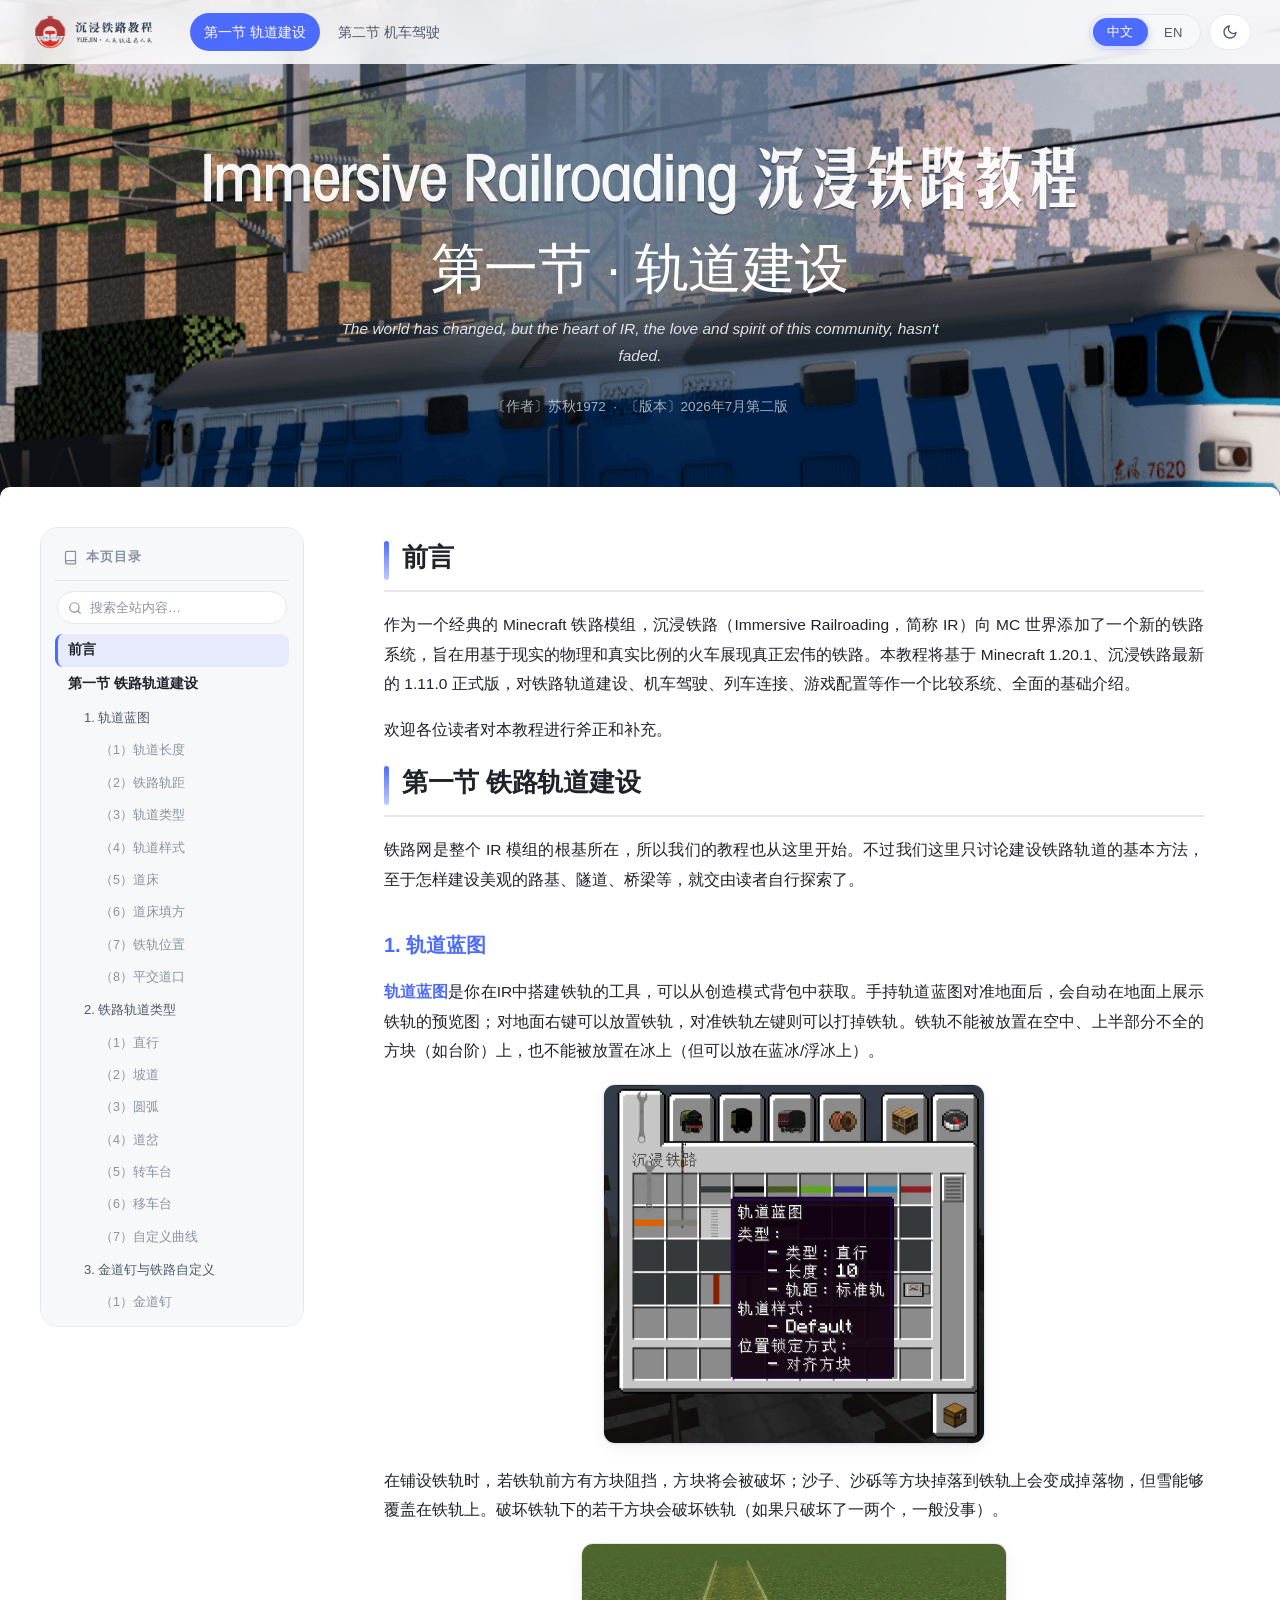
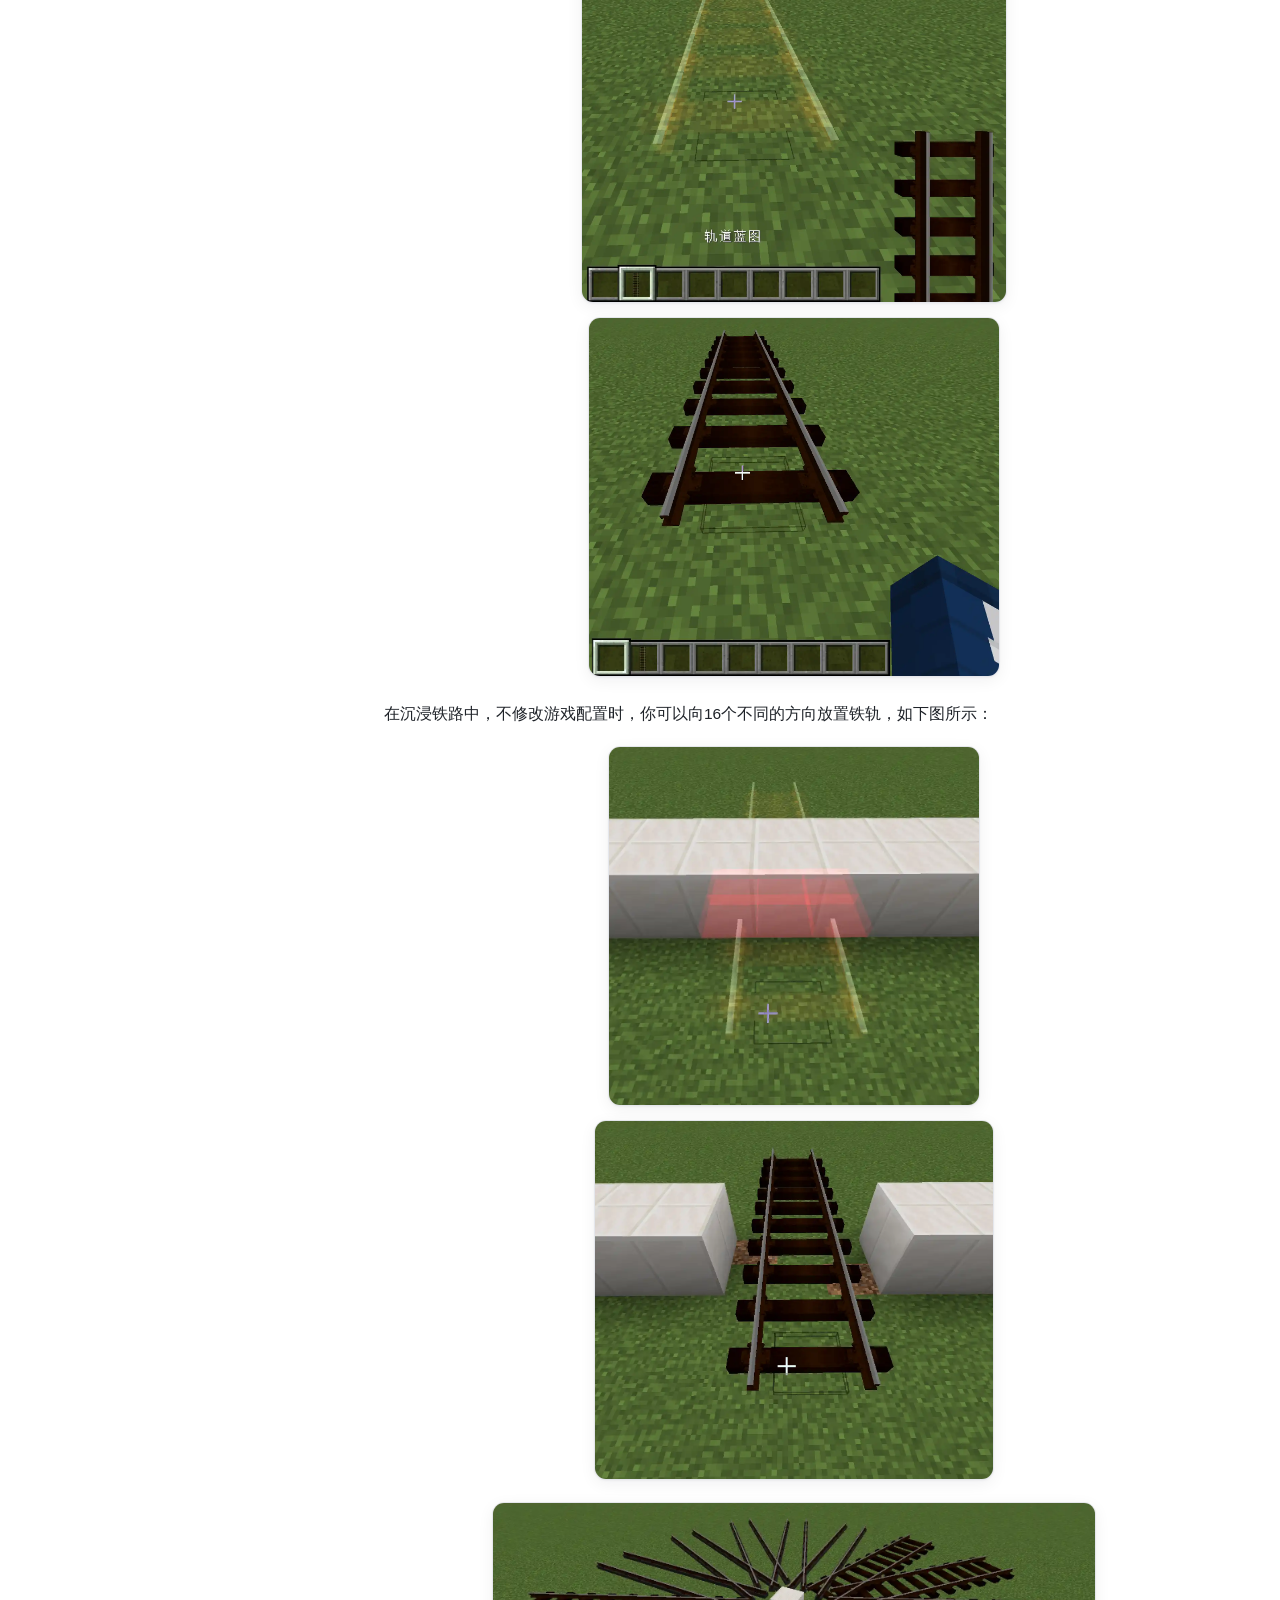
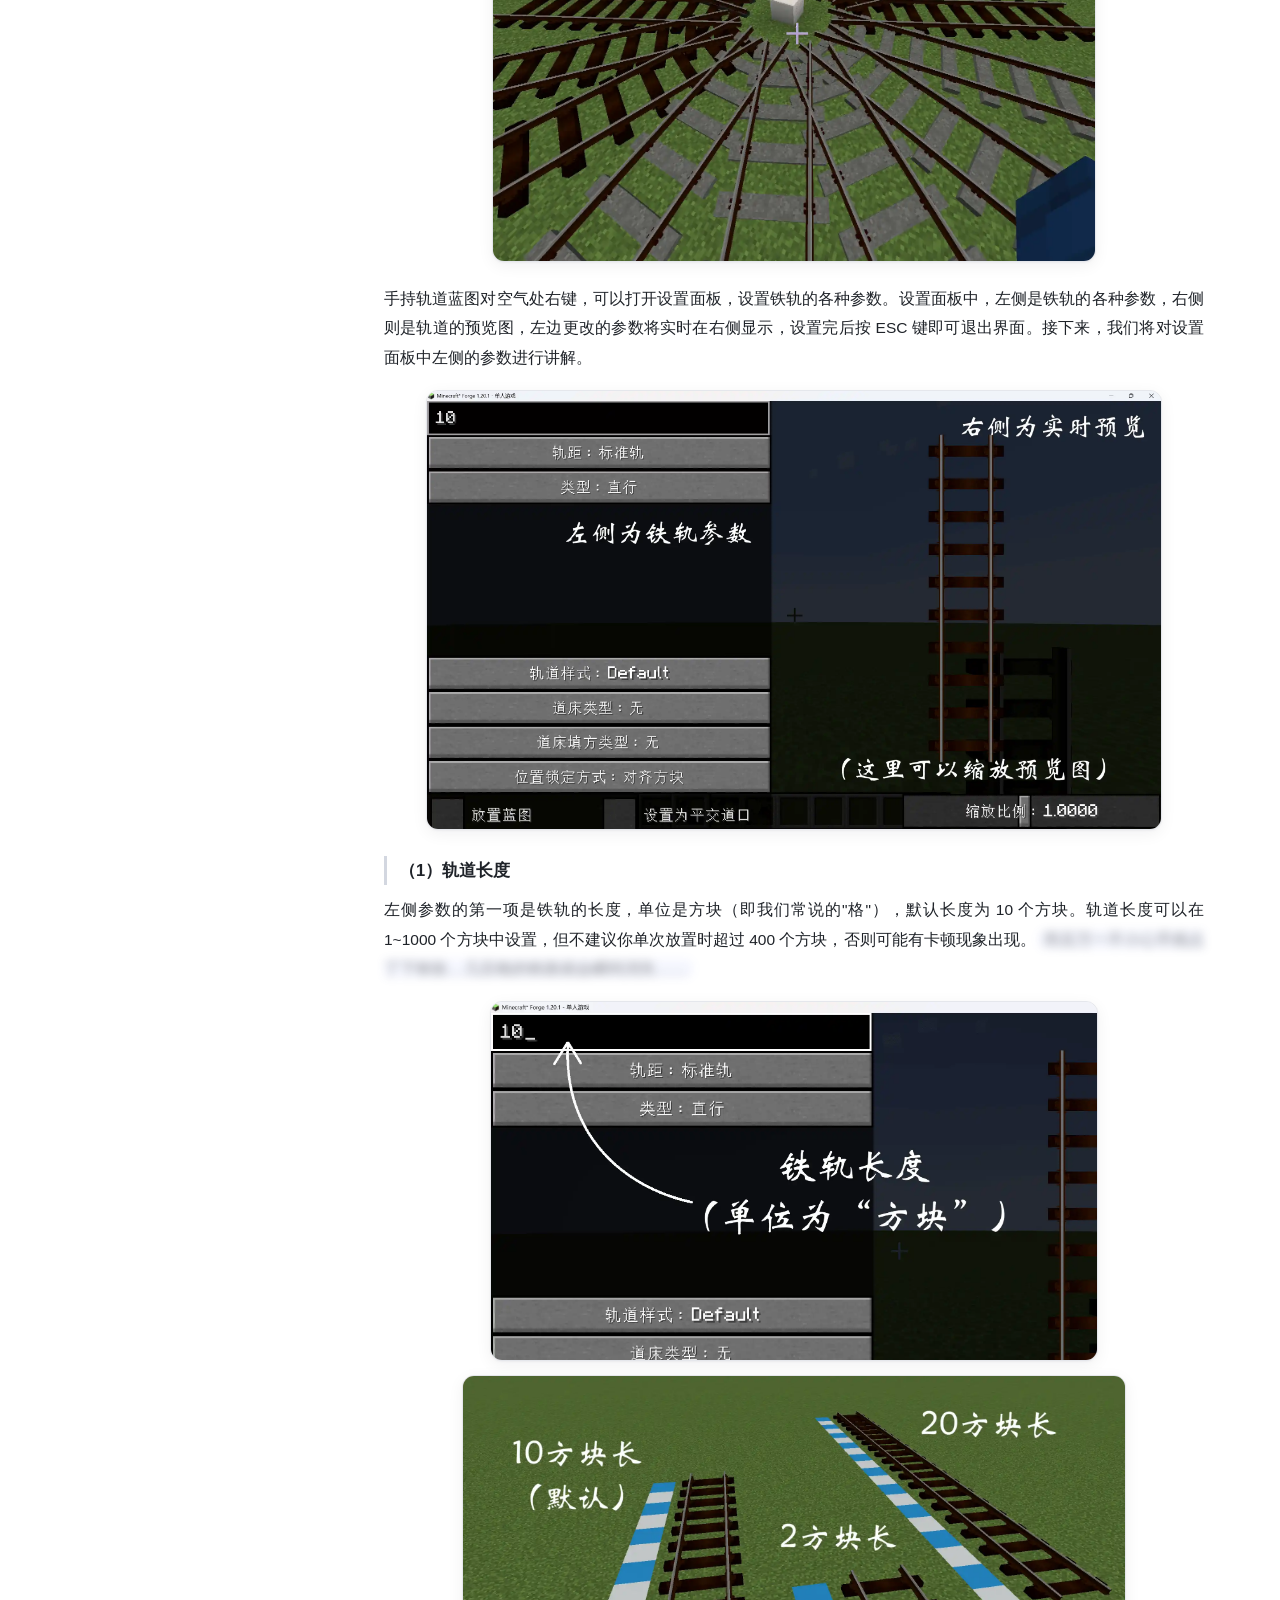
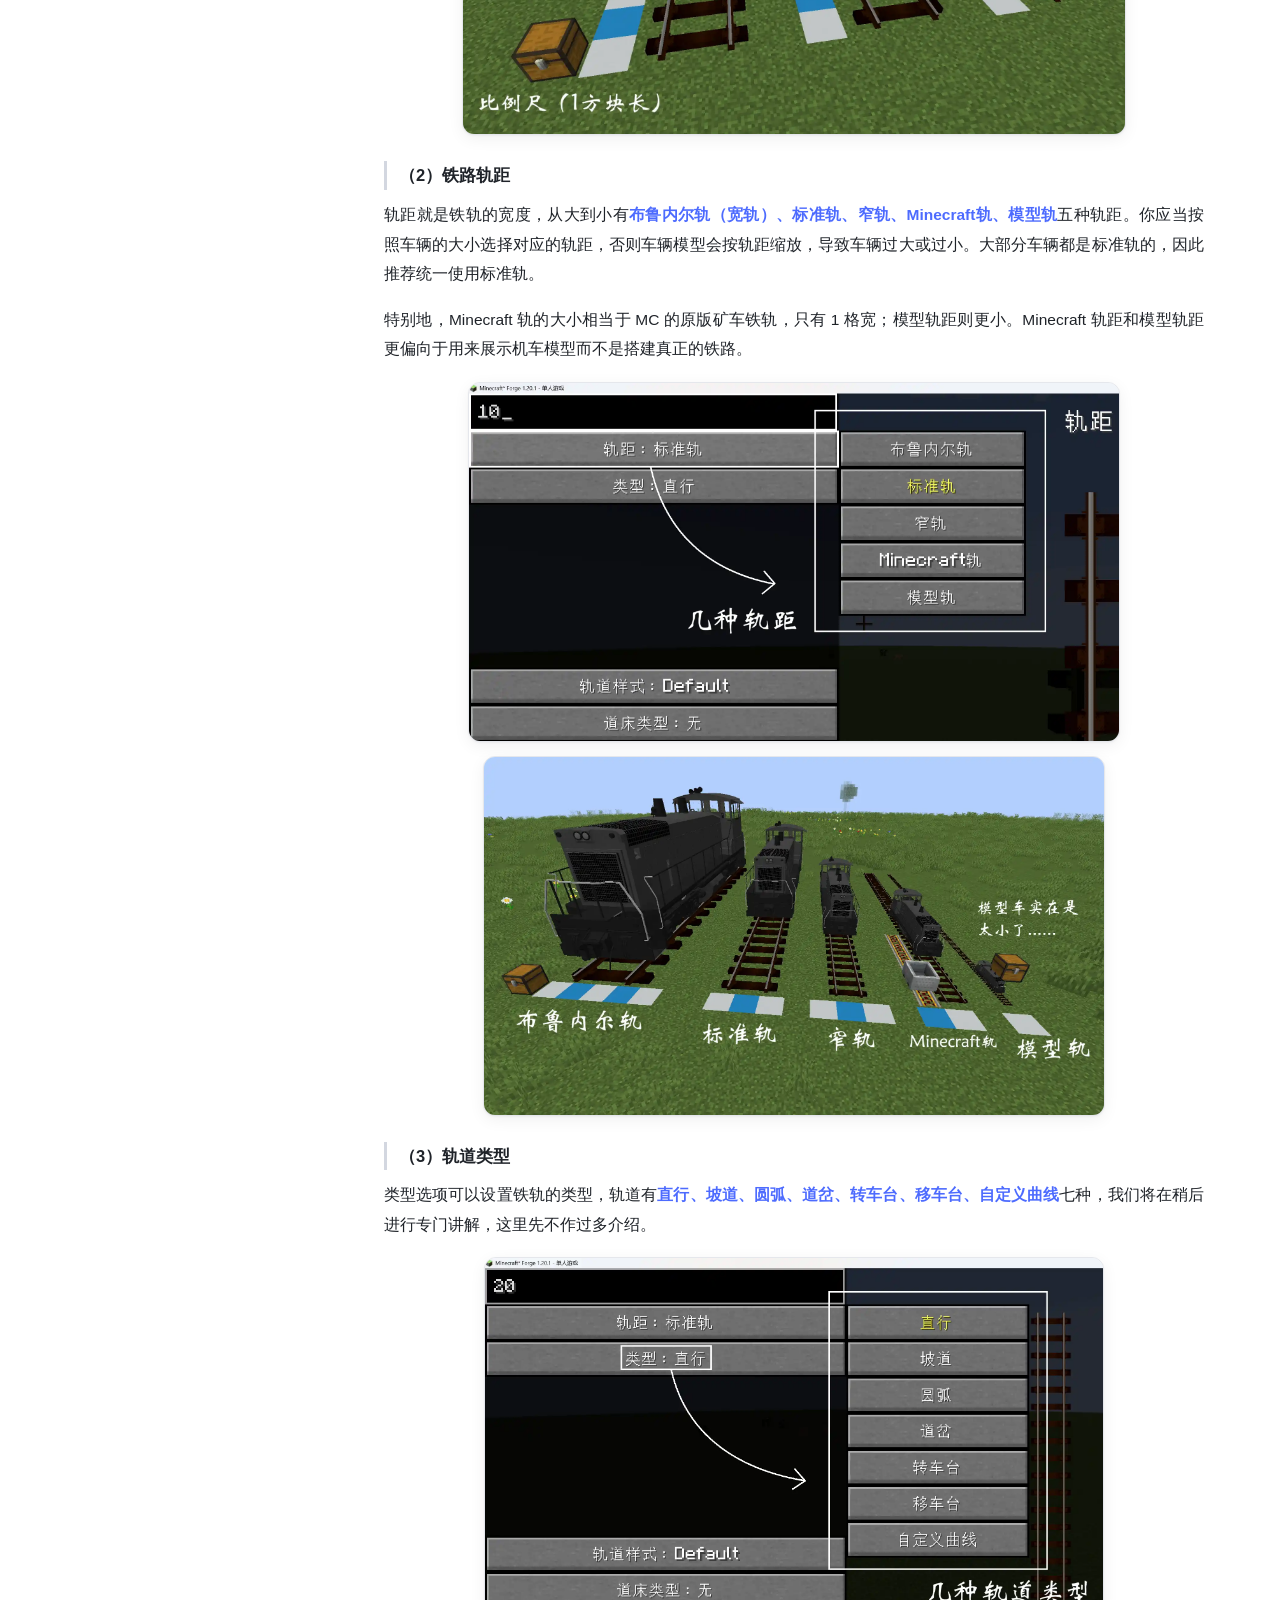
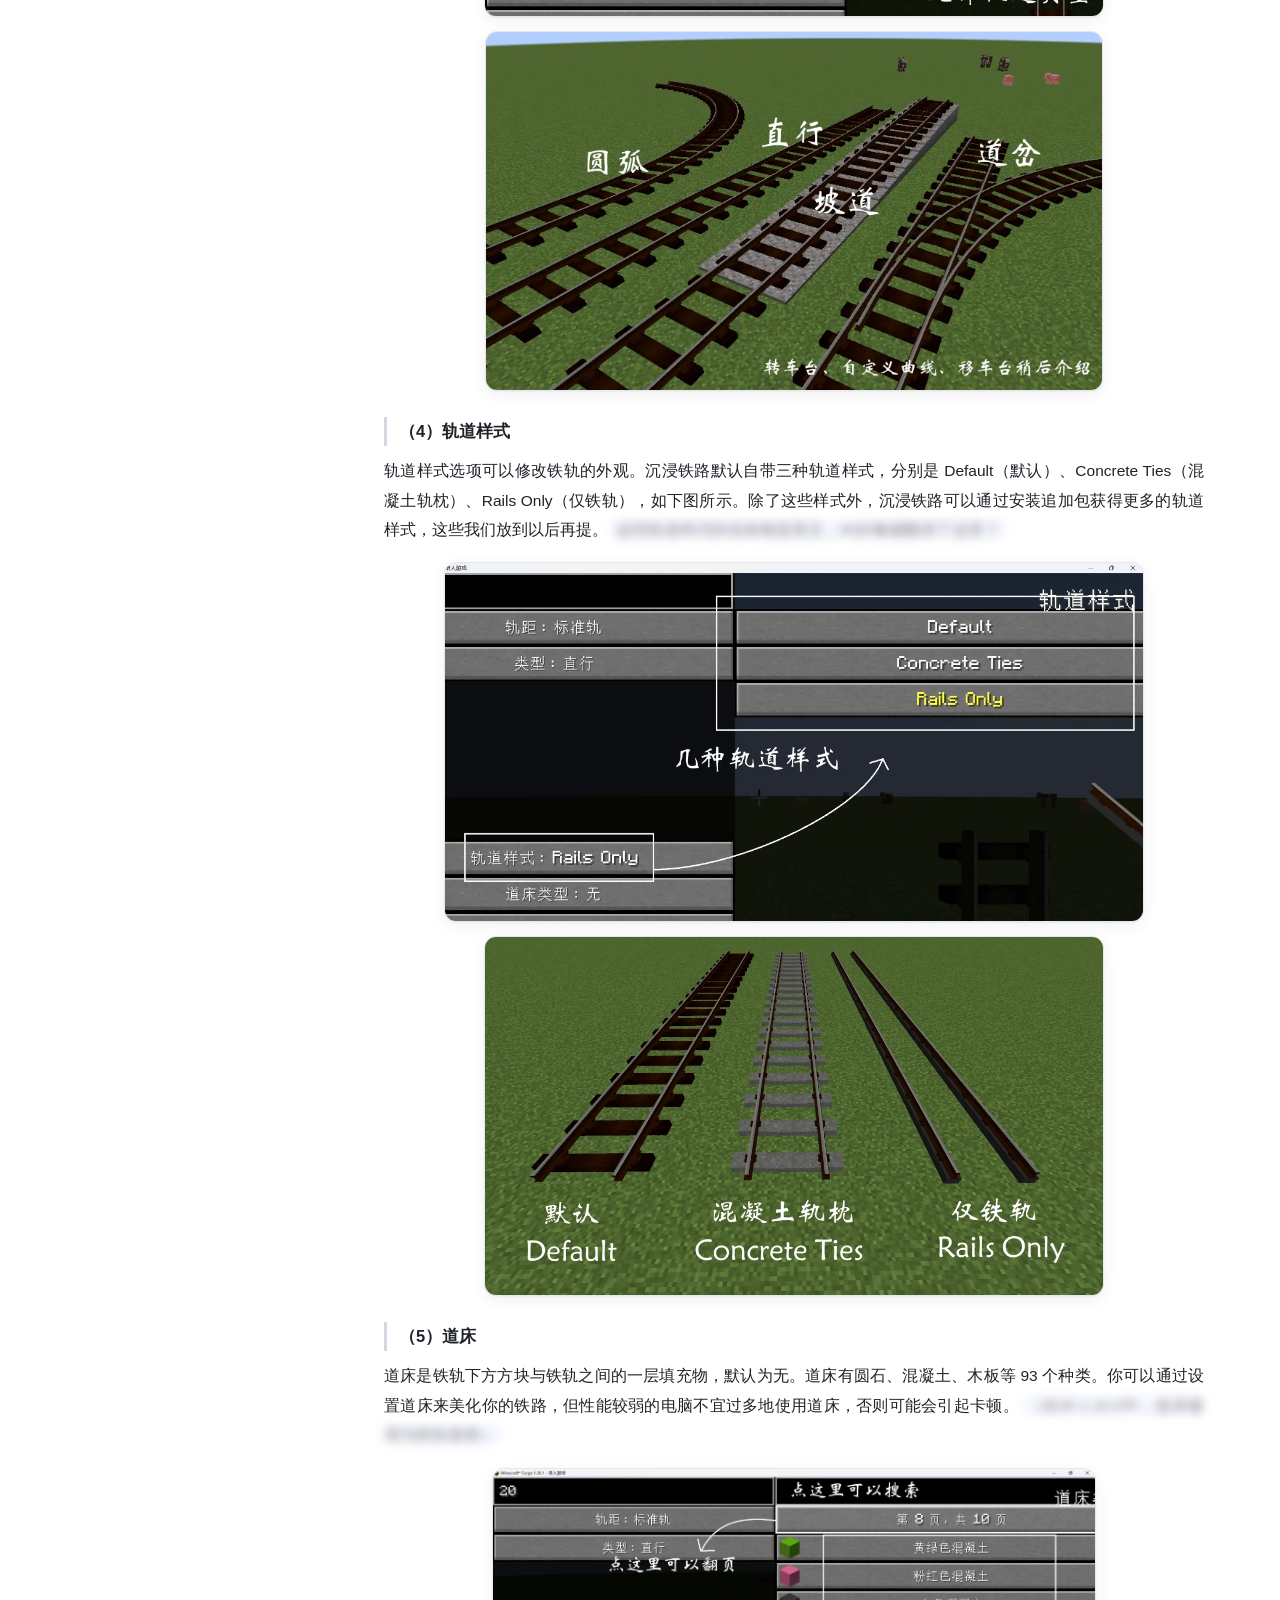
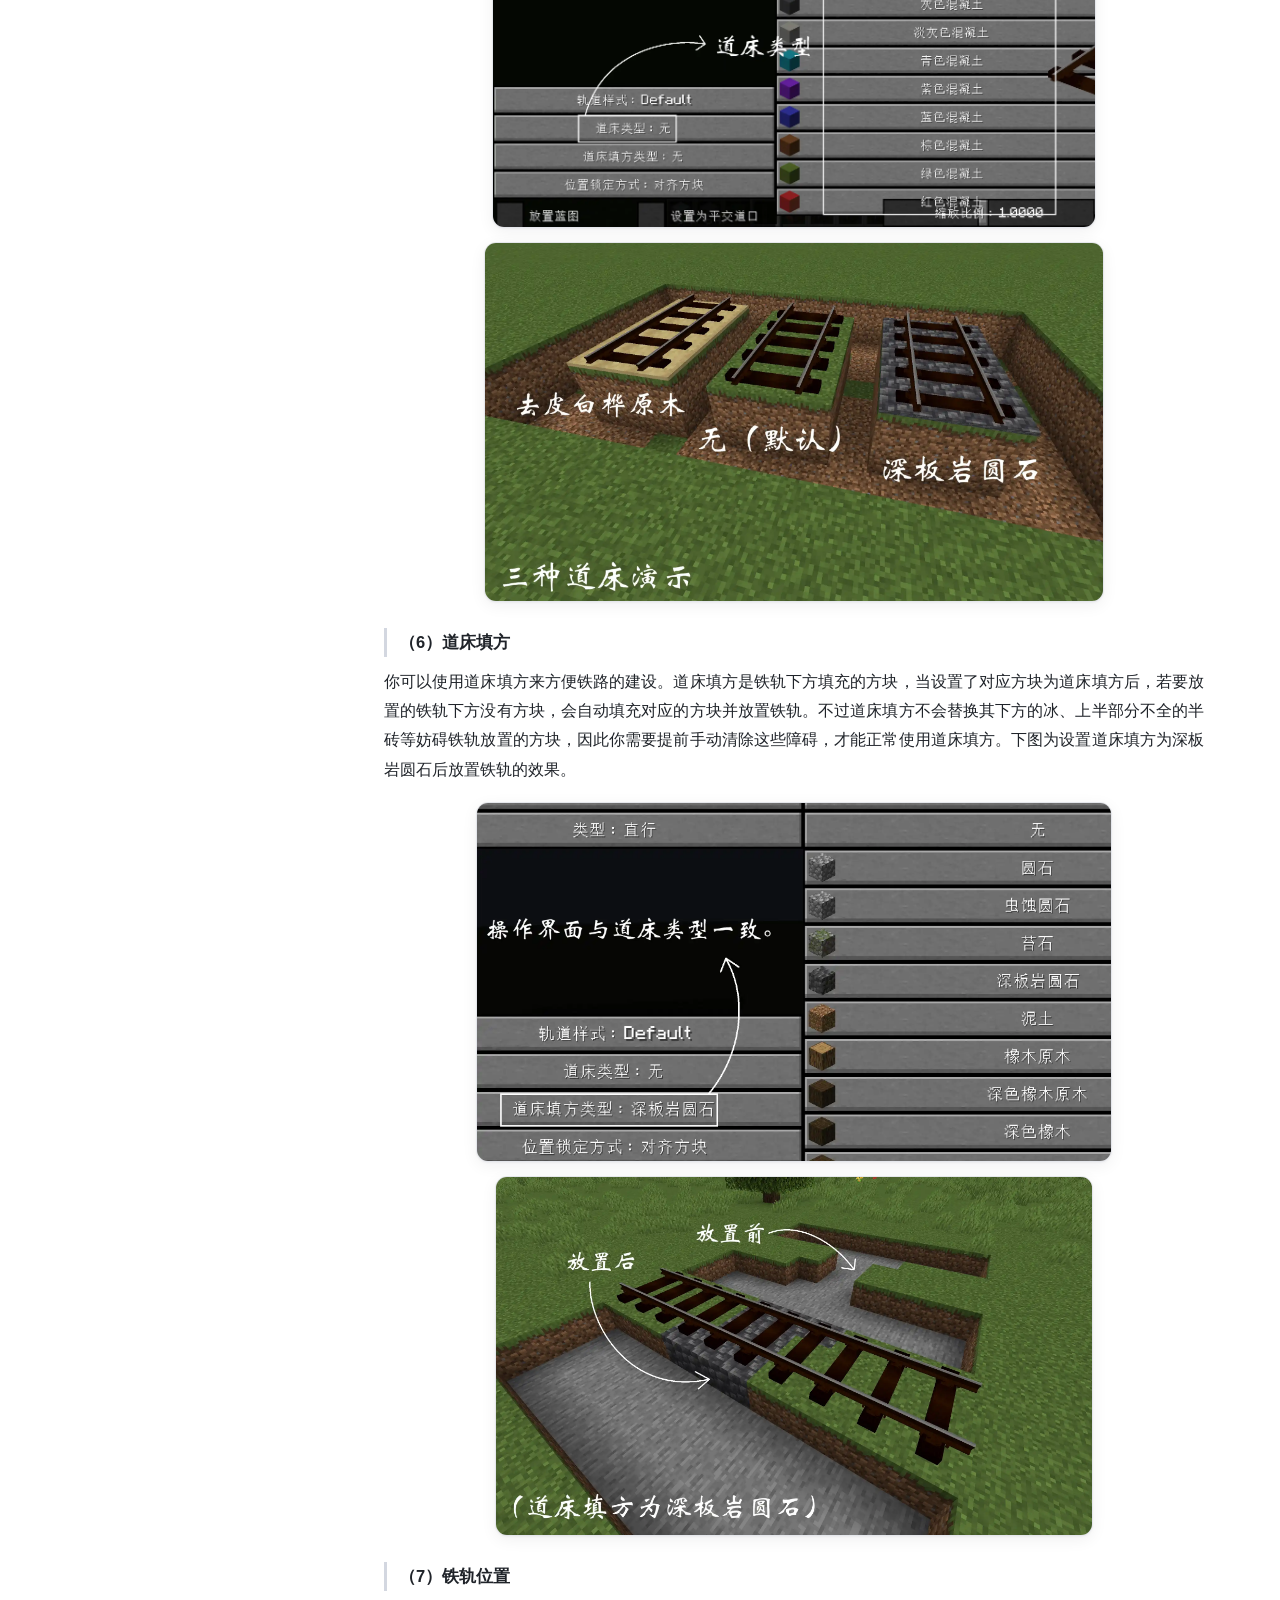
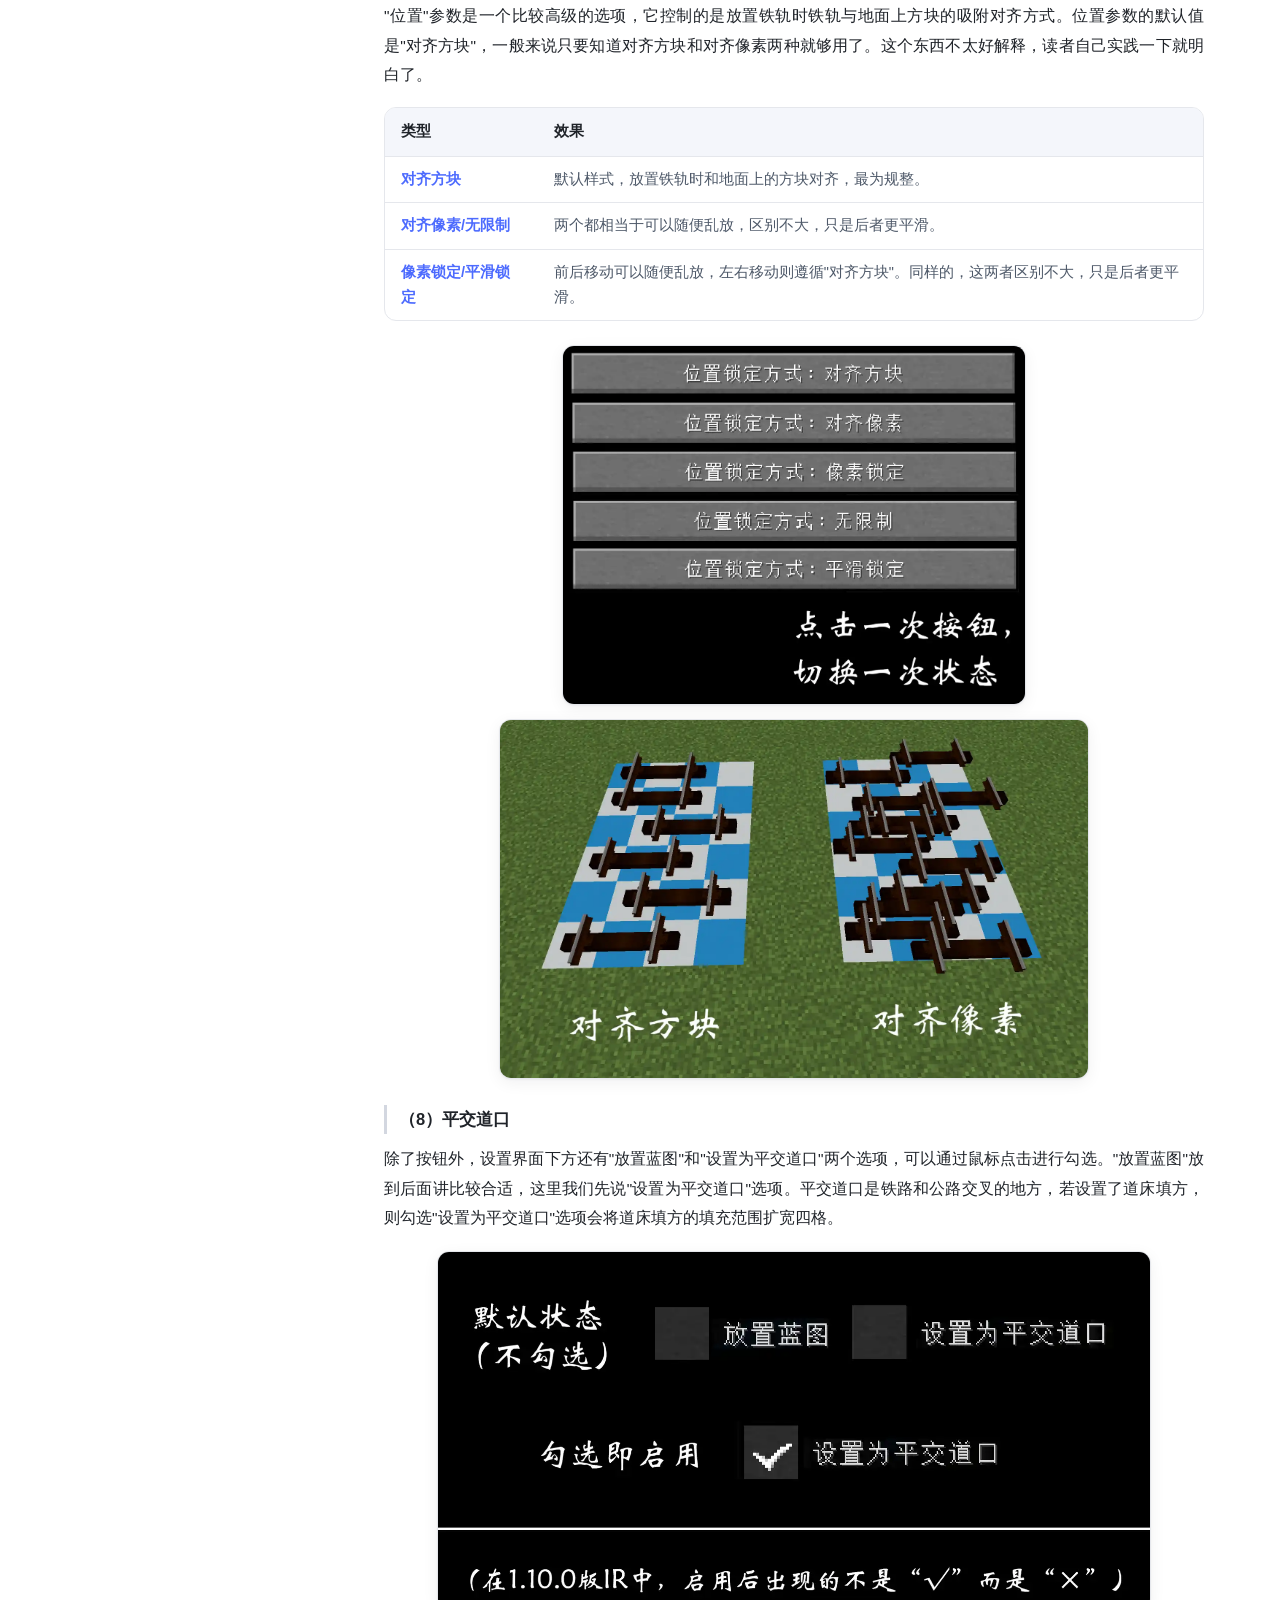
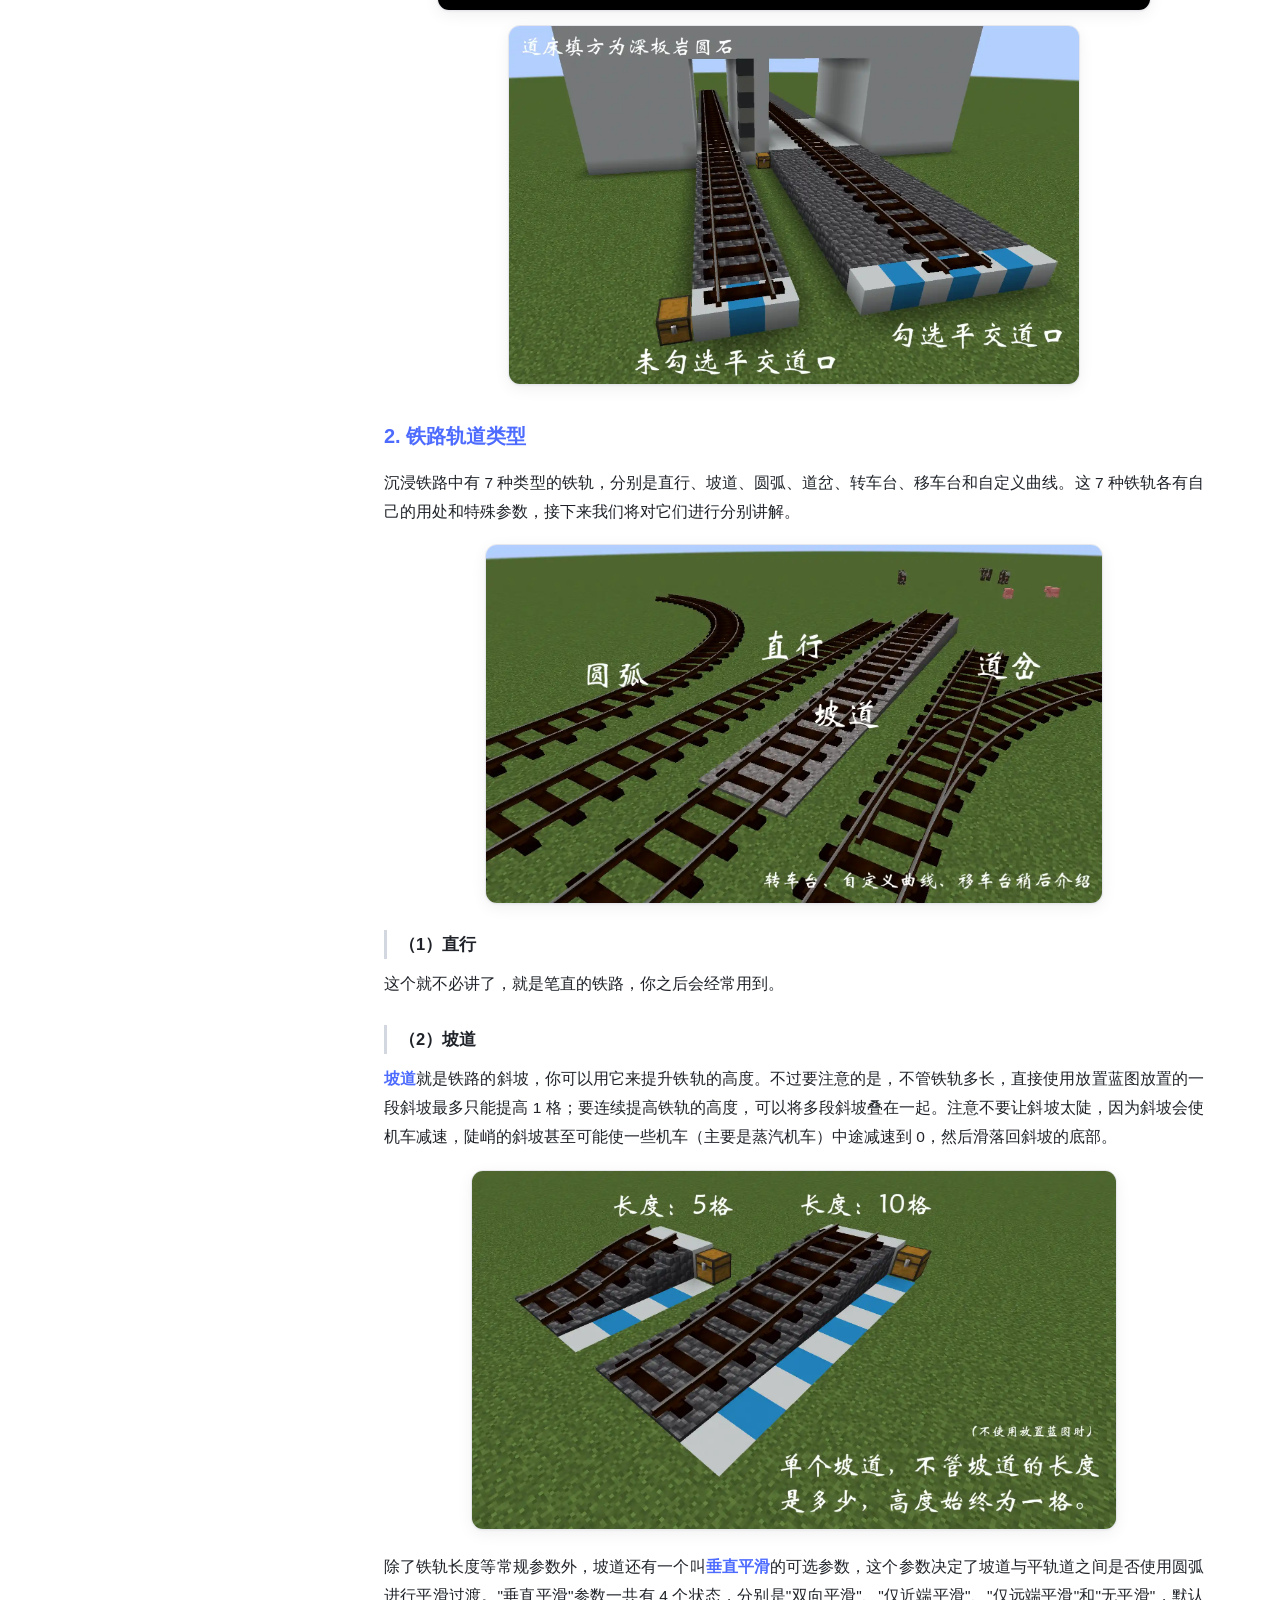
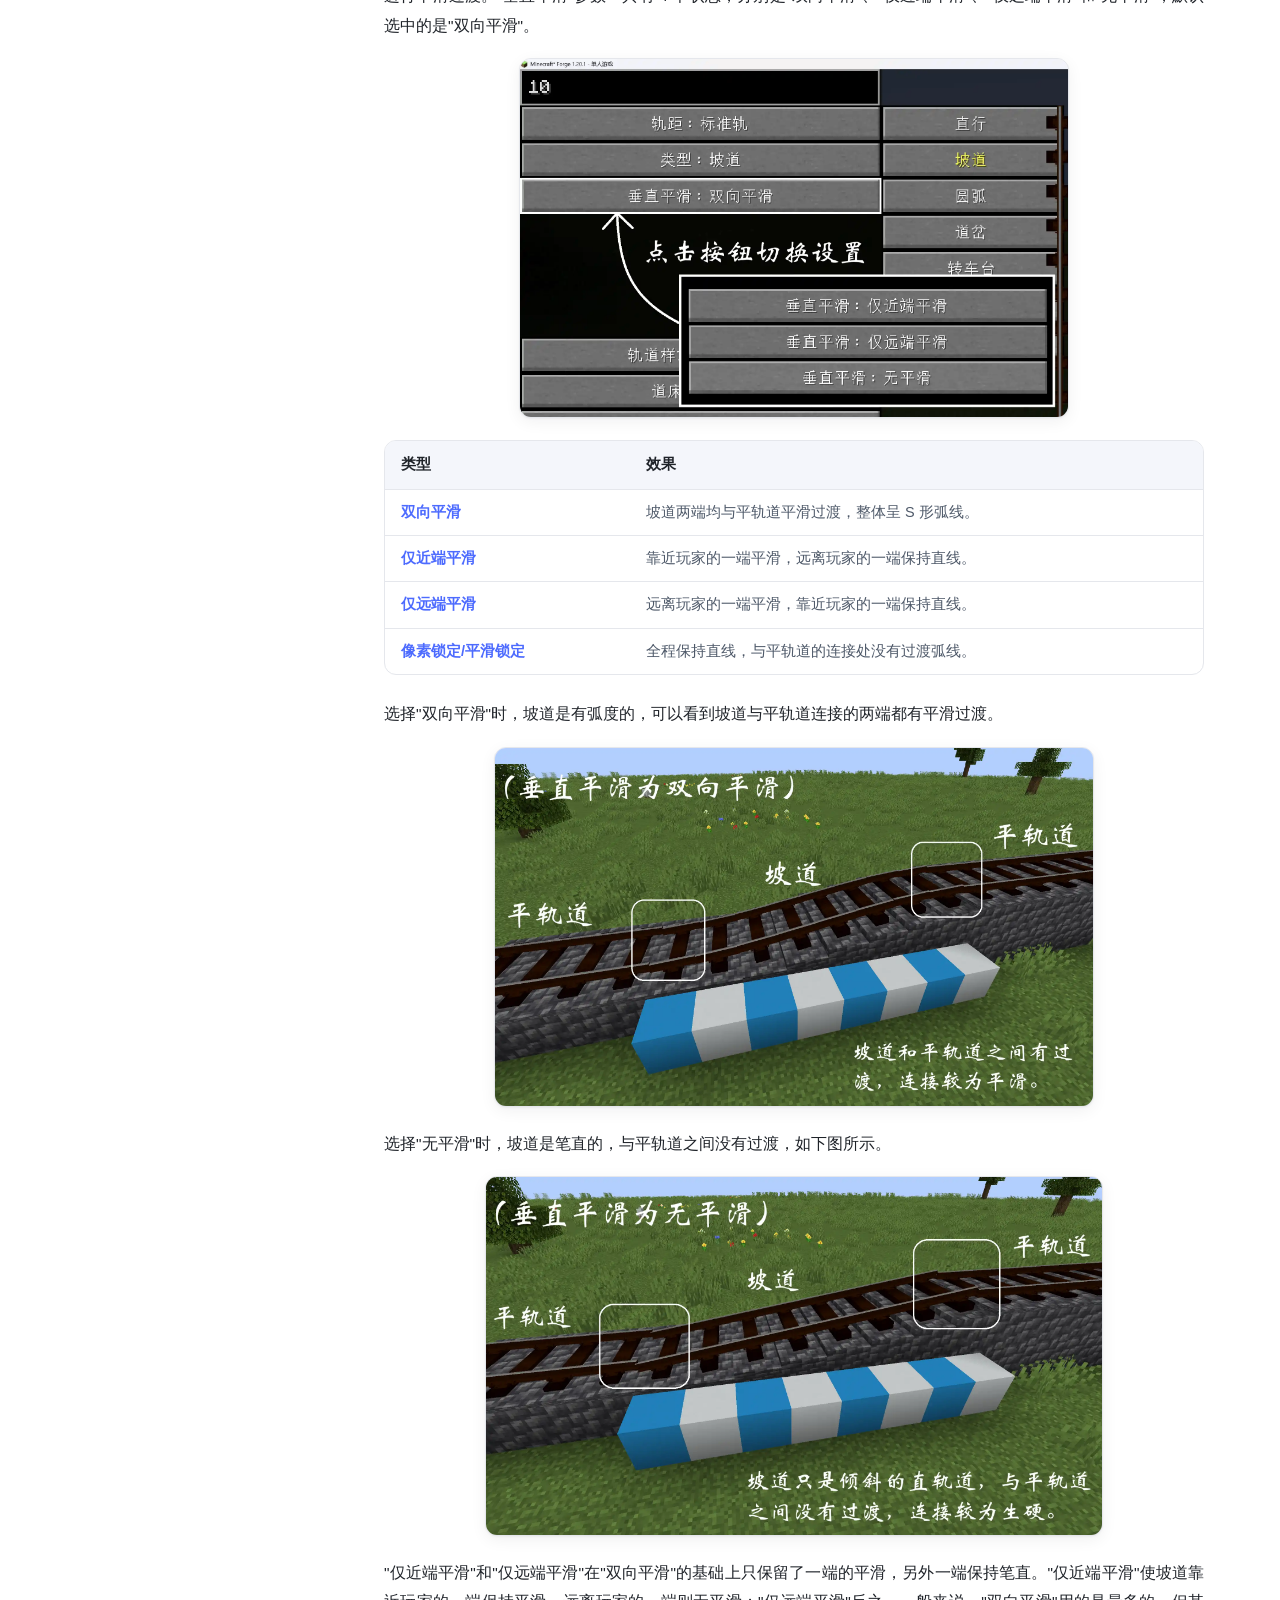
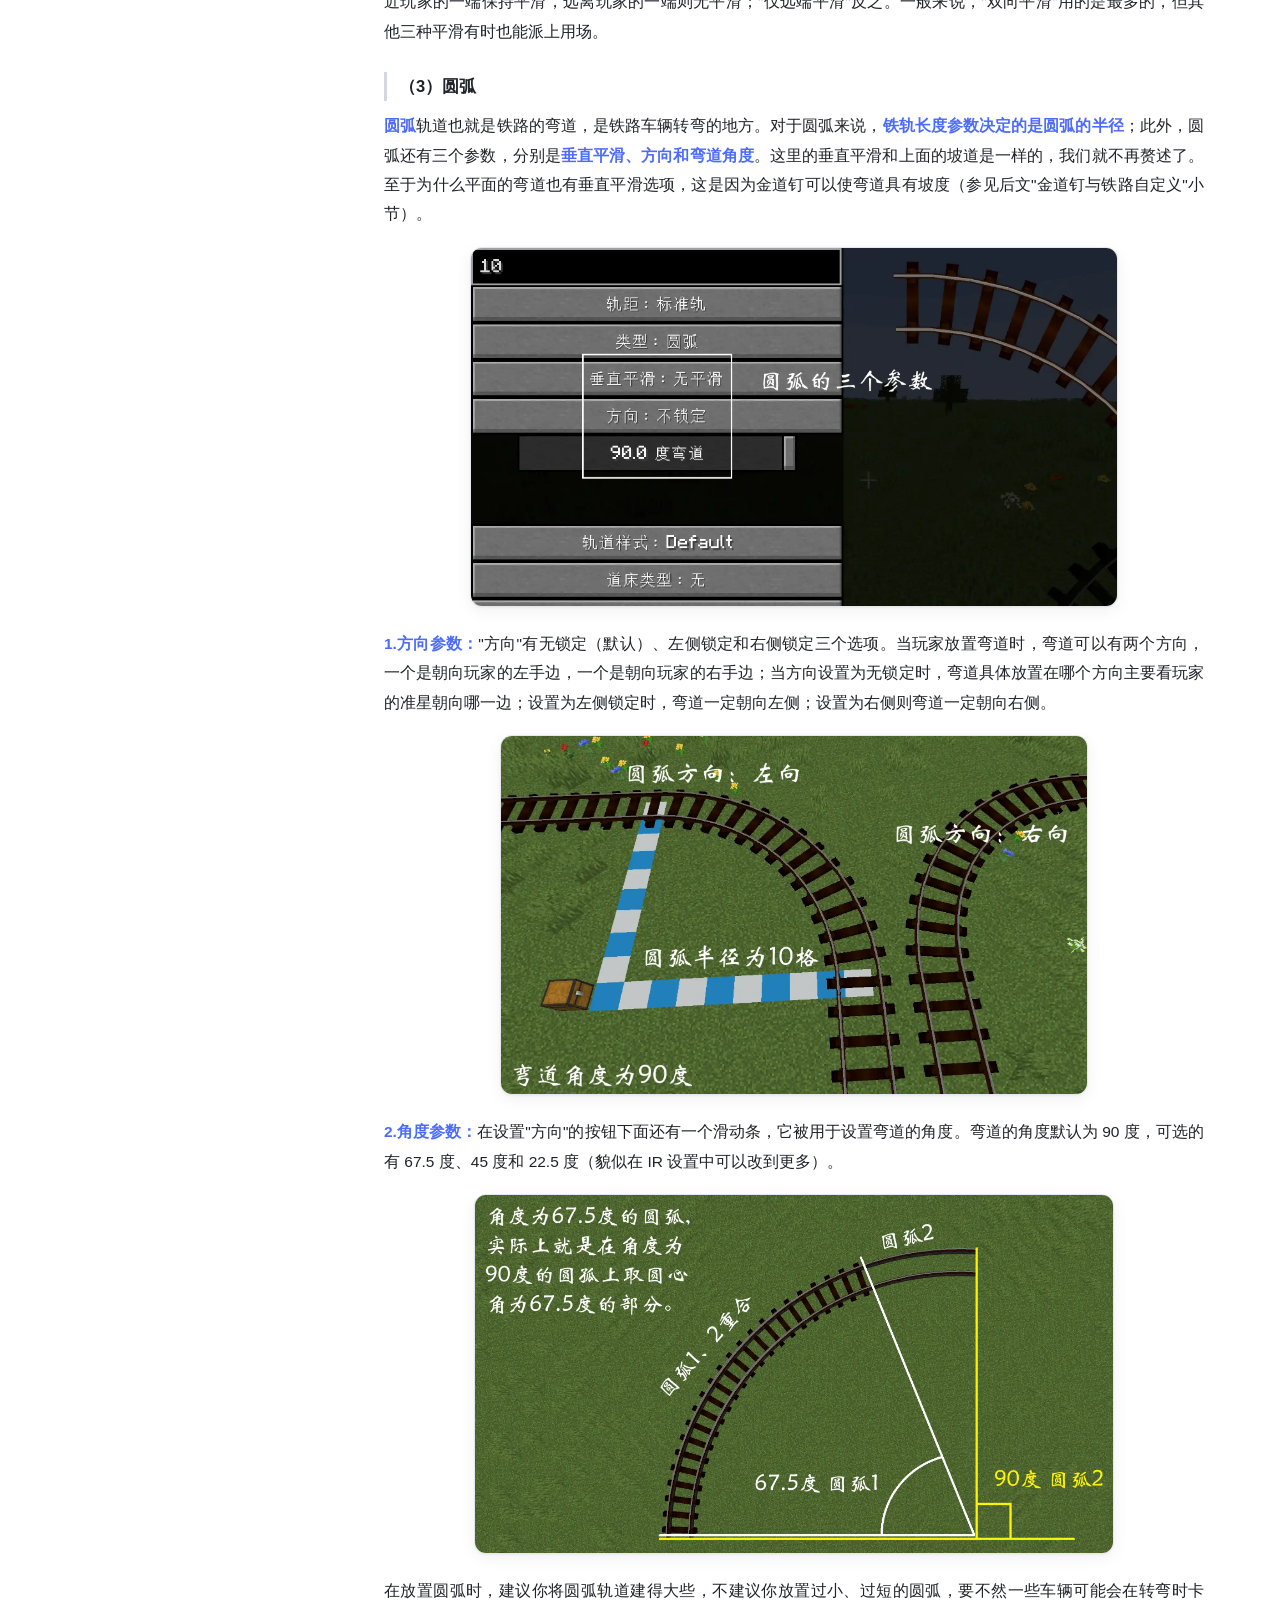
==== commit 185be892: "Add files via upload" ====
--- a/index.html
+++ b/index.html
@@ -38,8 +38,8 @@
     <header class="site-header" id="siteHeader">
         <!-- 品牌区：黑/白两版 Logo 按主题切换 -->
         <a class="header-brand" href="index.html">
-            <img src="./assets/nav-logo.webp" alt="IR Logo" class="img-light">
-            <img src="./assets/nav-logo-w.webp" alt="IR Logo" class="img-dark">
+            <img src="./assets/nav-logo.png" alt="IR Logo" class="img-light">
+            <img src="./assets/nav-logo-w.png" alt="IR Logo" class="img-dark">
         </a>
 
         <!-- 章节导航（桌面端） -->
@@ -85,9 +85,9 @@
     <!-- ==================== 英雄区 ==================== -->
     <section class="hero">
         <div class="hero-inner">
-            <!-- 模组横幅图（hero 固定浅色表现，始终使用白色版 ir.webp） -->
+            <!-- 模组横幅图（hero 固定浅色表现，始终使用白色版 ir.png） -->
             <div class="hero-banner">
-                <img src="assets/ir.webp" alt="Immersive Railroading">
+                <img src="assets/ir.png" alt="Immersive Railroading">
             </div>
 
             <!-- 章节大标题 -->
@@ -490,8 +490,8 @@
             <!-- 品牌介绍 -->
             <div>
                 <div class="footer-brand">
-                    <img src="./assets/nav-logo.webp" alt="IR Logo" class="img-light">
-                    <img src="./assets/nav-logo-w.webp" alt="IR Logo" class="img-dark">
+                    <img src="./assets/nav-logo.png" alt="IR Logo" class="img-light">
+                    <img src="./assets/nav-logo-w.png" alt="IR Logo" class="img-dark">
                 </div>
                 <p class="footer-desc" data-i18n="ui.footer.desc">面向 Minecraft 1.20.1 + 沉浸铁路 1.11.0 的中文教程：轨道建设、机车驾驶、列车连接与游戏配置，系统而全面地介绍 IR 的玩法。本文全部内容均为作者一人独创。</p>
             </div>
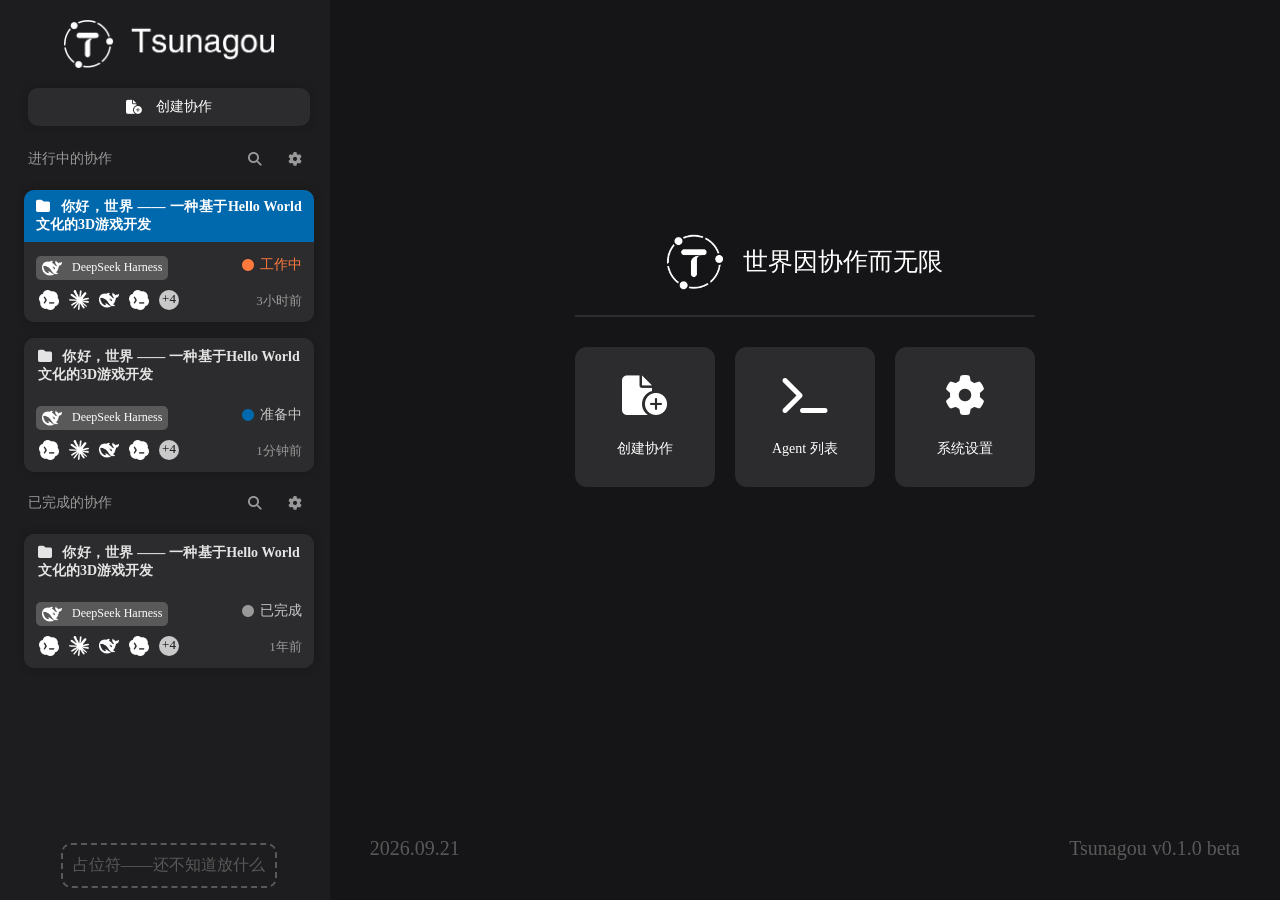
==== commit a10baa24: "Add files via upload" ====
--- a/index.html
+++ b/index.html
@@ -1,535 +1,623 @@
-<!DOCTYPE html>
-<html lang="zh-CN" data-lang="zh">
-
-<head>
-    <meta charset="UTF-8">
-    <meta name="viewport" content="width=device-width, initial-scale=1.0">
-    <title data-i18n="meta.title.ch1">MC沉浸铁路(IR)模组教程 | 第一节 轨道建设</title>
-    <meta name="keywords" content="Minecraft,沉浸铁路,Immersive Railroading,IR模组,IR教程,轨道建设,轨道蓝图,金道钉,轨道样式更换器,MC铁路模组,1.20.1,1.11.0,火车模组,铁路建设,MC教程,苏秋1972,IR,跃进,跃进铁道工作组">
-    <meta name="description" content="这是一篇Minecraft 1.20.1沉浸铁路(Immersive Railroading)模组1.11.0新版本的中文教程，旨在对铁路轨道建设、机车驾驶、列车连接、游戏配置等游戏内容作一个比较系统、全面的基础介绍，帮助MC玩家“用基于现实的物理和真实比例的火车展现真正宏伟的铁路”。你想要问的IR问题，也许这里都有解答。">
-    <link rel="icon" href="assets/icon.webp">
-    <link rel="stylesheet" href="./assets/main.css">
-
-    <!-- 首屏防闪烁：CSS 应用前先按本地偏好设置主题与语言 -->
-    <script>
-        (function () {
-            try {
-                // 读取本地保存的主题，否则跟随系统深色模式
-                var t = localStorage.getItem('ir-theme');
-                if (t !== 'light' && t !== 'dark') {
-                    t = window.matchMedia('(prefers-color-scheme: dark)').matches ? 'dark' : 'light';
-                }
-                document.documentElement.setAttribute('data-theme', t);
-                // 读取本地保存的语言（默认中文）
-                if (localStorage.getItem('ir-lang') === 'en') {
-                    document.documentElement.setAttribute('data-lang', 'en');
-                }
-            } catch (e) { /* localStorage 不可用时静默忽略 */ }
-        })();
-    </script>
-</head>
-
-<body>
-
-    <!-- 阅读进度条（滚动时填充） -->
-    <div class="progress-bar" id="progressBar"></div>
-
-    <!-- ==================== 顶栏 ==================== -->
-    <header class="site-header" id="siteHeader">
-        <!-- 品牌区：黑/白两版 Logo 按主题切换 -->
-        <a class="header-brand" href="index.html">
-            <img src="./assets/nav-logo.png" alt="IR Logo" class="img-light">
-            <img src="./assets/nav-logo-w.png" alt="IR Logo" class="img-dark">
-        </a>
-
-        <!-- 章节导航（桌面端） -->
-        <nav class="header-nav">
-            <a href="index.html" class="active" data-i18n="ui.nav.ch1">第一节 轨道建设</a>
-            <a href="page2.html" data-i18n="ui.nav.ch2">第二节 机车驾驶</a>
-        </nav>
-
-        <!-- 右侧操作区：语言切换 / 主题切换 / 移动端目录按钮 -->
-        <div class="header-actions">
-            <!-- 语言切换：DeepSeek 风格分段式切换器（中文 | EN），激活项高亮 -->
-            <div class="locale-toggle" role="group" aria-label="语言切换 / Language">
-                <button type="button" class="locale-toggle-item is-active" data-lang="zh">中文</button>
-                <button type="button" class="locale-toggle-item" data-lang="en">EN</button>
-            </div>
-
-            <!-- 主题切换按钮：太阳/月亮图标由 CSS 按主题自动显隐 -->
-            <button id="themeToggle" class="icon-btn theme-toggle" type="button" title="切换深浅色主题">
-                <svg class="icon-sun" viewBox="0 0 24 24" fill="none" stroke="currentColor" stroke-width="2" stroke-linecap="round" stroke-linejoin="round" aria-hidden="true">
-                    <circle cx="12" cy="12" r="4"></circle>
-                    <path d="M12 2v2M12 20v2M4.93 4.93l1.41 1.41M17.66 17.66l1.41 1.41M2 12h2M20 12h2M6.34 17.66l-1.41 1.41M19.07 4.93l-1.41 1.41"></path>
-                </svg>
-                <svg class="icon-moon" viewBox="0 0 24 24" fill="none" stroke="currentColor" stroke-width="2" stroke-linecap="round" stroke-linejoin="round" aria-hidden="true">
-                    <path d="M21 12.79A9 9 0 1 1 11.21 3 7 7 0 0 0 21 12.79z"></path>
-                </svg>
-            </button>
-
-            <!-- 移动端：打开目录抽屉 -->
-            <button id="tocToggle" class="icon-btn" type="button" title="目录">
-                <svg viewBox="0 0 24 24" fill="none" stroke="currentColor" stroke-width="2" stroke-linecap="round" stroke-linejoin="round" aria-hidden="true">
-                    <line x1="8" y1="6" x2="21" y2="6"></line>
-                    <line x1="8" y1="12" x2="21" y2="12"></line>
-                    <line x1="8" y1="18" x2="21" y2="18"></line>
-                    <line x1="3" y1="6" x2="3.01" y2="6"></line>
-                    <line x1="3" y1="12" x2="3.01" y2="12"></line>
-                    <line x1="3" y1="18" x2="3.01" y2="18"></line>
-                </svg>
-                <span data-i18n="ui.toc.open">目录</span>
-            </button>
-        </div>
-    </header>
-
-    <!-- ==================== 英雄区 ==================== -->
-    <section class="hero">
-        <div class="hero-inner">
-            <!-- 模组横幅图（hero 固定浅色表现，始终使用白色版 ir.png） -->
-            <div class="hero-banner">
-                <img src="assets/ir.png" alt="Immersive Railroading">
-            </div>
-
-            <!-- 章节大标题 -->
-            <h1 data-i18n="ch1.title">第一节 · 轨道建设</h1>
-
-            <!-- 引言（保留原横幅英文句） -->
-            <p class="hero-quote" data-i18n="ui.hero.quote">The world has changed, but the heart of IR, the love and spirit of this community, hasn't faded.</p>
-
-            <!-- 作者 / 版本信息 -->
-            <p class="hero-meta">
-                <span data-i18n="ui.hero.meta">〔作者〕苏秋1972&nbsp;&nbsp;·&nbsp;&nbsp;〔版本〕2026年7月第二版</span>
-            </p>
-        </div>
-    </section>
-
-    <!-- ==================== 主体：侧边目录 + 正文 ==================== -->
-    <div class="page-layout">
-
-        <!-- 侧边目录（桌面固定 / 移动端抽屉） -->
-        <aside class="toc-sidebar" id="tocSidebar">
-            <div class="toc-title">
-                <svg viewBox="0 0 24 24" fill="none" stroke="currentColor" stroke-width="2" stroke-linecap="round" stroke-linejoin="round" aria-hidden="true">
-                    <path d="M4 19.5A2.5 2.5 0 0 1 6.5 17H20"></path>
-                    <path d="M6.5 2H20v20H6.5A2.5 2.5 0 0 1 4 19.5v-15A2.5 2.5 0 0 1 6.5 2z"></path>
-                </svg>
-                <span data-i18n="ui.toc.title">本页目录</span>
-            </div>
-
-            <!-- 全站内容搜索：输入关键词实时匹配标题与正文（中/英文均可） -->
-            <div class="search-box">
-                <svg class="search-icon" viewBox="0 0 24 24" fill="none" stroke="currentColor" stroke-width="2" stroke-linecap="round" stroke-linejoin="round" aria-hidden="true">
-                    <circle cx="11" cy="11" r="8"></circle>
-                    <line x1="21" y1="21" x2="16.65" y2="16.65"></line>
-                </svg>
-                <input type="search" id="searchInput" placeholder="搜索全站内容…" autocomplete="off" aria-label="全站搜索">
-            </div>
-            <!-- 搜索结果列表（有输入时显示，并临时隐藏目录） -->
-            <div class="search-results" id="searchResults"></div>
-
-            <!-- 移动端抽屉顶部的章节切换 -->
-            <nav class="toc-mobile-nav">
-                <a href="index.html" class="active" data-i18n="ui.nav.ch1">第一节 轨道建设</a>
-                <a href="page2.html" data-i18n="ui.nav.ch2">第二节 机车驾驶</a>
-            </nav>
-
-            <!-- 目录列表（由 assets/main.js 根据正文标题动态生成） -->
-            <nav class="toc-list" id="tocList"></nav>
-        </aside>
-
-        <!-- 移动端抽屉遮罩 -->
-        <div class="toc-mask" id="tocMask"></div>
-
-        <!-- ==================== 正文（完整保留原教程内容） ==================== -->
-        <article class="article" id="article">
-
-            <!-- ===== 前言 ===== -->
-            <h2 id="preface" data-i18n="ch1.preface.title">前言</h2>
-            <p data-i18n="ch1.preface.p1">作为一个经典的 Minecraft 铁路模组，沉浸铁路（Immersive Railroading，简称 IR）向 MC 世界添加了一个新的铁路系统，旨在用基于现实的物理和真实比例的火车展现真正宏伟的铁路。本教程将基于 Minecraft 1.20.1、沉浸铁路最新的 1.11.0 正式版，对铁路轨道建设、机车驾驶、列车连接、游戏配置等作一个比较系统、全面的基础介绍。</p>
-            <p data-i18n="ch1.preface.p2">欢迎各位读者对本教程进行斧正和补充。</p>
-
-            <!-- ===== 第一节 铁路轨道建设 ===== -->
-            <h2 id="sec1" data-i18n="ch1.s1.title">第一节 铁路轨道建设</h2>
-            <p data-i18n="ch1.s1.p1">铁路网是整个 IR 模组的根基所在，所以我们的教程也从这里开始。不过我们这里只讨论建设铁路轨道的基本方法，至于怎样建设美观的路基、隧道、桥梁等，就交由读者自行探索了。</p>
-
-            <!-- ===== 1. 轨道蓝图 ===== -->
-            <h3 id="sec1-1" data-i18n="ch1.s1.b1.title">1. 轨道蓝图</h3>
-            <p><strong data-i18n="ch1.s1.b1.p1a">轨道蓝图</strong><span data-i18n="ch1.s1.b1.p1b">是你在IR中搭建铁轨的工具，可以从创造模式背包中获取。手持轨道蓝图对准地面后，会自动在地面上展示铁轨的预览图；对地面右键可以放置铁轨，对准铁轨左键则可以打掉铁轨。铁轨不能被放置在空中、上半部分不全的方块（如台阶）上，也不能被放置在冰上（但可以放在蓝冰/浮冰上）。</span></p>
-            <div class="imgblock">
-                <img src="assets/img1/1.webp" alt="轨道蓝图" loading="lazy">
-            </div>
-            <p data-i18n="ch1.s1.b1.p2">在铺设铁轨时，若铁轨前方有方块阻挡，方块将会被破坏；沙子、沙砾等方块掉落到铁轨上会变成掉落物，但雪能够覆盖在铁轨上。破坏铁轨下的若干方块会破坏铁轨（如果只破坏了一两个，一般没事）。</p>
-            <div class="imgblock">
-                <img src="assets/img1/2.webp" alt="" loading="lazy">
-                <img src="assets/img1/3.webp" alt="" loading="lazy">
-            </div>
-            <p data-i18n="ch1.s1.b1.p3">在沉浸铁路中，不修改游戏配置时，你可以向16个不同的方向放置铁轨，如下图所示：</p>
-            <div class="imgblock">
-                <img src="assets/img1/4.webp" alt="" loading="lazy">
-                <img src="assets/img1/5.webp" alt="" loading="lazy">
-            </div>
-            <div class="imgblock">
-                <img src="assets/img1/6.webp" alt="" loading="lazy">
-            </div>
-            <p data-i18n="ch1.s1.b1.p4">手持轨道蓝图对空气处右键，可以打开设置面板，设置铁轨的各种参数。设置面板中，左侧是铁轨的各种参数，右侧则是轨道的预览图，左边更改的参数将实时在右侧显示，设置完后按 ESC 键即可退出界面。接下来，我们将对设置面板中左侧的参数进行讲解。</p>
-            <div class="imgblock">
-                <img src="assets/img1/7.webp" alt="" style="height:440px" loading="lazy">
-            </div>
-
-            <!-- ---- （1）轨道长度 ---- -->
-            <h4 id="sec1-1-1" data-i18n="ch1.s1.b1.h4.1">（1）轨道长度</h4>
-            <p><span data-i18n="ch1.s1.b1.h4.1p1a">左侧参数的第一项是铁轨的长度，单位是方块（即我们常说的"格"），默认长度为 10 个方块。轨道长度可以在 1~1000 个方块中设置，但不建议你单次放置时超过 400 个方块，否则可能有卡顿现象出现。</span><span class="tucao" data-i18n="ch1.s1.b1.h4.1p1t">而且万一不小心手残点了下铁轨，几百格的铁路就会瞬间消失……</span></p>
-            <div class="imgblock">
-                <img src="assets/img1/8.webp" alt="" loading="lazy">
-                <img src="assets/img1/9.webp" alt="" loading="lazy">
-            </div>
-
-            <!-- ---- （2）铁路轨距 ---- -->
-            <h4 id="sec1-1-2" data-i18n="ch1.s1.b1.h4.2">（2）铁路轨距</h4>
-            <p><span data-i18n="ch1.s1.b1.h4.2p1a">轨距就是铁轨的宽度，从大到小有</span><strong data-i18n="ch1.s1.b1.h4.2p1b">布鲁内尔轨（宽轨）、标准轨、窄轨、Minecraft轨、模型轨</strong><span data-i18n="ch1.s1.b1.h4.2p1c">五种轨距。你应当按照车辆的大小选择对应的轨距，否则车辆模型会按轨距缩放，导致车辆过大或过小。大部分车辆都是标准轨的，因此推荐统一使用标准轨。</span></p>
-            <p data-i18n="ch1.s1.b1.h4.2p2">特别地，Minecraft 轨的大小相当于 MC 的原版矿车铁轨，只有 1 格宽；模型轨距则更小。Minecraft 轨距和模型轨距更偏向于用来展示机车模型而不是搭建真正的铁路。</p>
-            <div class="imgblock">
-                <img src="assets/img1/10.webp" alt="" loading="lazy">
-                <img src="assets/img1/11.webp" alt="" loading="lazy">
-            </div>
-
-            <!-- ---- （3）轨道类型 ---- -->
-            <h4 id="sec1-1-3" data-i18n="ch1.s1.b1.h4.3">（3）轨道类型</h4>
-            <p><span data-i18n="ch1.s1.b1.h4.3p1a">类型选项可以设置铁轨的类型，轨道有</span><strong data-i18n="ch1.s1.b1.h4.3p1b">直行、坡道、圆弧、道岔、转车台、移车台、自定义曲线</strong><span data-i18n="ch1.s1.b1.h4.3p1c">七种，我们将在稍后进行专门讲解，这里先不作过多介绍。</span></p>
-            <div class="imgblock">
-                <img src="assets/img1/12.webp" alt="" loading="lazy">
-                <img src="assets/img1/13.webp" alt="" loading="lazy">
-            </div>
-
-            <!-- ---- （4）轨道样式 ---- -->
-            <h4 id="sec1-1-4" data-i18n="ch1.s1.b1.h4.4">（4）轨道样式</h4>
-            <p><span data-i18n="ch1.s1.b1.h4.4p1a">轨道样式选项可以修改铁轨的外观。沉浸铁路默认自带三种轨道样式，分别是 Default（默认）、Concrete Ties（混凝土轨枕）、Rails Only（仅铁轨），如下图所示。除了这些样式外，沉浸铁路可以通过安装追加包获得更多的轨道样式，这些我们放到以后再提。</span><span class="tucao" data-i18n="ch1.s1.b1.h4.4p1t">这些轨道样式的名称都是英文，IR好像漏翻译了这里？</span></p>
-            <div class="imgblock">
-                <img src="assets/img1/14.webp" alt="" loading="lazy">
-                <img src="assets/img1/15.webp" alt="" loading="lazy">
-            </div>
-
-            <!-- ---- （5）道床 ---- -->
-            <h4 id="sec1-1-5" data-i18n="ch1.s1.b1.h4.5">（5）道床</h4>
-            <p><span data-i18n="ch1.s1.b1.h4.5p1a">道床是铁轨下方方块与铁轨之间的一层填充物，默认为无。道床有圆石、混凝土、木板等 93 个种类。你可以通过设置道床来美化你的铁路，但性能较弱的电脑不宜过多地使用道床，否则可能会引起卡顿。</span><span class="tucao" data-i18n="ch1.s1.b1.h4.5p1t">（在IR 1.10.0中，道床被译为铁轨基座）</span></p>
-            <div class="imgblock">
-                <img src="assets/img1/16.webp" alt="" loading="lazy">
-                <img src="assets/img1/17.webp" alt="" loading="lazy">
-            </div>
-
-            <!-- ---- （6）道床填方 ---- -->
-            <h4 id="sec1-1-6" data-i18n="ch1.s1.b1.h4.6">（6）道床填方</h4>
-            <p data-i18n="ch1.s1.b1.h4.6p1">你可以使用道床填方来方便铁路的建设。道床填方是铁轨下方填充的方块，当设置了对应方块为道床填方后，若要放置的铁轨下方没有方块，会自动填充对应的方块并放置铁轨。不过道床填方不会替换其下方的冰、上半部分不全的半砖等妨碍铁轨放置的方块，因此你需要提前手动清除这些障碍，才能正常使用道床填方。下图为设置道床填方为深板岩圆石后放置铁轨的效果。</p>
-            <div class="imgblock">
-                <img src="assets/img1/18.webp" alt="" loading="lazy">
-                <img src="assets/img1/19.webp" alt="" loading="lazy">
-            </div>
-
-            <!-- ---- （7）铁轨位置 ---- -->
-            <h4 id="sec1-1-7" data-i18n="ch1.s1.b1.h4.7">（7）铁轨位置</h4>
-            <p data-i18n="ch1.s1.b1.h4.7p1">"位置"参数是一个比较高级的选项，它控制的是放置铁轨时铁轨与地面上方块的吸附对齐方式。位置参数的默认值是"对齐方块"，一般来说只要知道对齐方块和对齐像素两种就够用了。这个东西不太好解释，读者自己实践一下就明白了。</p>
-            <div class="table-wrap">
-                <table>
-                    <thead>
-                        <tr>
-                            <th data-i18n="ch1.t1.th1">类型</th>
-                            <th data-i18n="ch1.t1.th2">效果</th>
-                        </tr>
-                    </thead>
-                    <tbody>
-                        <tr>
-                            <td><strong data-i18n="ch1.t1.r1c1">对齐方块</strong></td>
-                            <td data-i18n="ch1.t1.r1c2">默认样式，放置铁轨时和地面上的方块对齐，最为规整。</td>
-                        </tr>
-                        <tr>
-                            <td><strong data-i18n="ch1.t1.r2c1">对齐像素/无限制</strong></td>
-                            <td data-i18n="ch1.t1.r2c2">两个都相当于可以随便乱放，区别不大，只是后者更平滑。</td>
-                        </tr>
-                        <tr>
-                            <td><strong data-i18n="ch1.t1.r3c1">像素锁定/平滑锁定</strong></td>
-                            <td data-i18n="ch1.t1.r3c2">前后移动可以随便乱放，左右移动则遵循"对齐方块"。同样的，这两者区别不大，只是后者更平滑。</td>
-                        </tr>
-                    </tbody>
-                </table>
-            </div>
-            <div class="imgblock">
-                <img src="assets/img1/20.webp" alt="" loading="lazy">
-                <img src="assets/img1/21.webp" alt="" loading="lazy">
-            </div>
-
-            <!-- ---- （8）平交道口 ---- -->
-            <h4 id="sec1-1-8" data-i18n="ch1.s1.b1.h4.8">（8）平交道口</h4>
-            <p data-i18n="ch1.s1.b1.h4.8p1">除了按钮外，设置界面下方还有"放置蓝图"和"设置为平交道口"两个选项，可以通过鼠标点击进行勾选。"放置蓝图"放到后面讲比较合适，这里我们先说"设置为平交道口"选项。平交道口是铁路和公路交叉的地方，若设置了道床填方，则勾选"设置为平交道口"选项会将道床填方的填充范围扩宽四格。</p>
-            <div class="imgblock">
-                <img src="assets/img1/22.webp" alt="" loading="lazy">
-                <img src="assets/img1/23.webp" alt="" loading="lazy">
-            </div>
-
-            <!-- ===== 2. 铁路轨道类型 ===== -->
-            <h3 id="sec1-2" data-i18n="ch1.s2.title">2. 铁路轨道类型</h3>
-            <p data-i18n="ch1.s2.p1">沉浸铁路中有 7 种类型的铁轨，分别是直行、坡道、圆弧、道岔、转车台、移车台和自定义曲线。这 7 种铁轨各有自己的用处和特殊参数，接下来我们将对它们进行分别讲解。</p>
-            <div class="imgblock">
-                <img src="assets/img1/13.webp" alt="" loading="lazy">
-            </div>
-
-            <!-- ---- （1）直行 ---- -->
-            <h4 id="sec1-2-1" data-i18n="ch1.s2.b1.h4.1">（1）直行</h4>
-            <p data-i18n="ch1.s2.b1.h4.1p1">这个就不必讲了，就是笔直的铁路，你之后会经常用到。</p>
-
-            <!-- ---- （2）坡道 ---- -->
-            <h4 id="sec1-2-2" data-i18n="ch1.s2.b1.h4.2">（2）坡道</h4>
-            <p><strong data-i18n="ch1.s2.b1.h4.2p1a">坡道</strong><span data-i18n="ch1.s2.b1.h4.2p1b">就是铁路的斜坡，你可以用它来提升铁轨的高度。不过要注意的是，不管铁轨多长，直接使用放置蓝图放置的一段斜坡最多只能提高 1 格；要连续提高铁轨的高度，可以将多段斜坡叠在一起。注意不要让斜坡太陡，因为斜坡会使机车减速，陡峭的斜坡甚至可能使一些机车（主要是蒸汽机车）中途减速到 0，然后滑落回斜坡的底部。</span></p>
-            <div class="imgblock">
-                <img src="assets/img1/24.webp" alt="" loading="lazy">
-            </div>
-            <p><span data-i18n="ch1.s2.b1.h4.2p2a">除了铁轨长度等常规参数外，坡道还有一个叫</span><strong data-i18n="ch1.s2.b1.h4.2p2b">垂直平滑</strong><span data-i18n="ch1.s2.b1.h4.2p2c">的可选参数，这个参数决定了坡道与平轨道之间是否使用圆弧进行平滑过渡。"垂直平滑"参数一共有 4 个状态，分别是"双向平滑"、"仅近端平滑"、"仅远端平滑"和"无平滑"，默认选中的是"双向平滑"。</span></p>
-            <div class="imgblock">
-                <img src="assets/img1/25.webp" alt="" loading="lazy">
-            </div>
-            <div class="table-wrap">
-                <table>
-                    <thead>
-                        <tr>
-                            <th data-i18n="ch1.t2.th1">类型</th>
-                            <th data-i18n="ch1.t2.th2">效果</th>
-                        </tr>
-                    </thead>
-                    <tbody>
-                        <tr>
-                            <td><strong data-i18n="ch1.t2.r1c1">双向平滑</strong></td>
-                            <td data-i18n="ch1.t2.r1c2">坡道两端均与平轨道平滑过渡，整体呈 S 形弧线。</td>
-                        </tr>
-                        <tr>
-                            <td><strong data-i18n="ch1.t2.r2c1">仅近端平滑</strong></td>
-                            <td data-i18n="ch1.t2.r2c2">靠近玩家的一端平滑，远离玩家的一端保持直线。</td>
-                        </tr>
-                        <tr>
-                            <td><strong data-i18n="ch1.t2.r3c1">仅远端平滑</strong></td>
-                            <td data-i18n="ch1.t2.r3c2">远离玩家的一端平滑，靠近玩家的一端保持直线。</td>
-                        </tr>
-                        <tr>
-                            <td><strong data-i18n="ch1.t2.r4c1">像素锁定/平滑锁定</strong></td>
-                            <td data-i18n="ch1.t2.r4c2">全程保持直线，与平轨道的连接处没有过渡弧线。</td>
-                        </tr>
-                    </tbody>
-                </table>
-            </div>
-            <p data-i18n="ch1.s2.b1.h4.2p3">选择"双向平滑"时，坡道是有弧度的，可以看到坡道与平轨道连接的两端都有平滑过渡。</p>
-            <div class="imgblock">
-                <img src="assets/img1/26.webp" alt="" loading="lazy">
-            </div>
-            <p data-i18n="ch1.s2.b1.h4.2p4">选择"无平滑"时，坡道是笔直的，与平轨道之间没有过渡，如下图所示。</p>
-            <div class="imgblock">
-                <img src="assets/img1/27.webp" alt="" loading="lazy">
-            </div>
-            <p data-i18n="ch1.s2.b1.h4.2p5">"仅近端平滑"和"仅远端平滑"在"双向平滑"的基础上只保留了一端的平滑，另外一端保持笔直。"仅近端平滑"使坡道靠近玩家的一端保持平滑，远离玩家的一端则无平滑；"仅远端平滑"反之。一般来说，"双向平滑"用的是最多的，但其他三种平滑有时也能派上用场。</p>
-
-            <!-- ---- （3）圆弧 ---- -->
-            <h4 id="sec1-2-3" data-i18n="ch1.s2.b1.h4.3">（3）圆弧</h4>
-            <p><strong data-i18n="ch1.s2.b1.h4.3p1a">圆弧</strong><span data-i18n="ch1.s2.b1.h4.3p1b">轨道也就是铁路的弯道，是铁路车辆转弯的地方。对于圆弧来说，</span><strong data-i18n="ch1.s2.b1.h4.3p1c">铁轨长度参数决定的是圆弧的半径</strong><span data-i18n="ch1.s2.b1.h4.3p1d">；此外，圆弧还有三个参数，分别是</span><strong data-i18n="ch1.s2.b1.h4.3p1e">垂直平滑、方向和弯道角度</strong><span data-i18n="ch1.s2.b1.h4.3p1f">。这里的垂直平滑和上面的坡道是一样的，我们就不再赘述了。至于为什么平面的弯道也有垂直平滑选项，这是因为金道钉可以使弯道具有坡度（参见后文"金道钉与铁路自定义"小节）。</span></p>
-            <div class="imgblock">
-                <img src="assets/img1/28.webp" alt="" loading="lazy">
-            </div>
-            <p><strong data-i18n="ch1.s2.b1.h4.3p2a">1.方向参数：</strong><span data-i18n="ch1.s2.b1.h4.3p2b">"方向"有无锁定（默认）、左侧锁定和右侧锁定三个选项。当玩家放置弯道时，弯道可以有两个方向，一个是朝向玩家的左手边，一个是朝向玩家的右手边；当方向设置为无锁定时，弯道具体放置在哪个方向主要看玩家的准星朝向哪一边；设置为左侧锁定时，弯道一定朝向左侧；设置为右侧则弯道一定朝向右侧。</span></p>
-            <div class="imgblock">
-                <img src="assets/img1/29.webp" alt="" loading="lazy">
-            </div>
-            <p><strong data-i18n="ch1.s2.b1.h4.3p3a">2.角度参数：</strong><span data-i18n="ch1.s2.b1.h4.3p3b">在设置"方向"的按钮下面还有一个滑动条，它被用于设置弯道的角度。弯道的角度默认为 90 度，可选的有 67.5 度、45 度和 22.5 度（貌似在 IR 设置中可以改到更多）。</span></p>
-            <div class="imgblock">
-                <img src="assets/img1/30.webp" alt="" loading="lazy">
-            </div>
-            <p data-i18n="ch1.s2.b1.h4.3p4">在放置圆弧时，建议你将圆弧轨道建得大些，不建议你放置过小、过短的圆弧，要不然一些车辆可能会在转弯时卡住。</p>
-
-            <!-- ---- （4）道岔 ---- -->
-            <h4 id="sec1-2-4" data-i18n="ch1.s2.b1.h4.4">（4）道岔</h4>
-            <p><strong data-i18n="ch1.s2.b1.h4.4p1a">道岔</strong><span data-i18n="ch1.s2.b1.h4.4p1b">是两条铁路的交汇处，你可以使用道岔将两段铁路连在一起，并将车辆从这一条铁路线转到另外一条铁路线上。道岔可被分为"直向"和"侧向"两个部分，直向是一条直铁轨，而侧向是一段圆弧，它们都可以被单独破坏（破坏了道岔的圆弧部分，道岔就会变成一条直铁路；反之亦然）。</span><span class="tucao" data-i18n="ch1.s2.b1.h4.4p1t">这是IR 1.11.0的新增内容！</span><span data-i18n="ch1.s2.b1.h4.4p1c"> 道岔的"铁轨长度"参数控制的是侧向圆弧的半径。</span></p>
-            <div class="imgblock">
-                <img src="assets/img1/31.webp" alt="" loading="lazy">
-            </div>
-            <p data-i18n="ch1.s2.b1.h4.4p2">和圆弧一样，道岔也有垂直平滑、方向和角度三个参数，这三个参数负责控制道岔中的圆弧，和上面讲过的圆弧是一样的，我们就不赘述了。道岔还有一个叫做"曲率"的参数，不过实测下来这个参数对道岔的影响可以忽略不计，因此我们放到后面同样具有曲率的铁轨中讲。</p>
-            <div class="imgblock">
-                <img src="assets/img1/32.webp" alt="" loading="lazy">
-            </div>
-            <p data-i18n="ch1.s2.b1.h4.4p3">道岔的状态可以使用红石信号控制。道岔默认处于直向状态，机车沿着直线行驶；当收到红石信号时，道岔会切换到侧向状态，机车将驶入岔路。根据进一步研究，红石信号只有直接作用于道岔最前面的几个方块附近才有作用。</p>
-            <div class="imgblock">
-                <img src="assets/img1/33.webp" alt="" loading="lazy">
-                <img src="assets/img1/34.webp" alt="" loading="lazy">
-            </div>
-            <p data-i18n="ch1.s2.b1.h4.4p4">除了使用红石信号控制道岔外，还可以使用沉浸铁路自带的"道岔钥匙"（Switch Key）来控制道岔。手持切换钥匙右键道岔，可以使道岔的状态在"锁定直向"、"锁定侧向"、"不锁定"三个状态之间切换。锁定直向会保持关闭侧向岔路，锁定侧向会保持开启侧向岔路，这两者均不受红石信号控制。不锁定状态则会将开启的侧向岔路关闭，然后恢复红石控制。</p>
-            <div class="imgblock">
-                <img src="assets/img1/35.webp" alt="" loading="lazy">
-                <img src="assets/img1/36.webp" alt="" loading="lazy">
-            </div>
-
-            <!-- ---- （5）转车台 ---- -->
-            <h4 id="sec1-2-5" data-i18n="ch1.s2.b1.h4.5">（5）转车台</h4>
-            <p data-i18n="ch1.s2.b1.h4.5p1">转车台是一种用于旋转车辆的大型装置，你可以使用它将机车旋转到 16 个不同的方向上，实现火车掉头等功能。转车台的半径由"铁轨长度"参数决定。</p>
-            <p><span data-i18n="ch1.s2.b1.h4.5p2a">值得指出的是：相比于普通的铁轨，</span><strong data-i18n="ch1.s2.b1.h4.5p2b">转车台具有一格高度</strong><span data-i18n="ch1.s2.b1.h4.5p2c">，因此非常建议你给转车台设置道床方块（下图中转车台的道床是深板岩圆石），否则转车台看起来会像是浮在空中的铁轨。</span></p>
-            <div class="imgblock">
-                <img src="assets/img1/37.webp" alt="" loading="lazy">
-            </div>
-            <p data-i18n="ch1.s2.b1.h4.5p3">将车辆开到转车台上的铁轨（转车轨）上后，使用大型扳手右键单击转车台的某一位置，可以把载有车辆的铁轨旋转到离该位置最近的铁轨上。</p>
-            <div class="imgblock">
-                <img src="assets/img1/38.webp" alt="" loading="lazy">
-                <img src="assets/img1/39.webp" alt="" loading="lazy">
-                <img src="assets/img1/40.webp" alt="" loading="lazy">
-            </div>
-
-            <!-- ---- （6）移车台 ---- -->
-            <h4 id="sec1-2-6" data-i18n="ch1.s2.b1.h4.6">（6）移车台</h4>
-            <p data-i18n="ch1.s2.b1.h4.6p1">移车台是 IR 1.11.0 新增的一种装置，你可以用它将铁路车辆从一条铁轨平移到另外一条铁轨上。与转车台相同，移车台也具有1格高度，非常建议你为它设置道床方块。移车台的使用方式与转车台一致，也是通过大型扳手右键单击对应的轨道，将车辆平移过去。</p>
-            <div class="imgblock">
-                <img src="assets/img1/41.webp" alt="" loading="lazy">
-                <img src="assets/img1/42.webp" alt="" loading="lazy">
-                <img src="assets/img1/43.webp" alt="" loading="lazy">
-            </div>
-            <p><span data-i18n="ch1.s2.b1.h4.6p2a">除了"铁轨长度"参数控制移车台的长度外，移车台还有其他几个参数，分别是</span><strong data-i18n="ch1.s2.b1.h4.6p2b">移车台轨道数</strong><span data-i18n="ch1.s2.b1.h4.6p2c">和</span><strong data-i18n="ch1.s2.b1.h4.6p2d">移车台轨道间距</strong><span data-i18n="ch1.s2.b1.h4.6p2e">（单位是方块）。这两个参数分别决定了移车台上轨道的数量和间距，如下图所示。</span></p>
-            <div class="imgblock">
-                <img src="assets/img1/44.webp" alt="" loading="lazy">
-                <img src="assets/img1/45.webp" alt="" loading="lazy">
-            </div>
-
-            <!-- ---- （7）自定义曲线 ---- -->
-            <h4 id="sec1-2-7" data-i18n="ch1.s2.b1.h4.7">（7）自定义曲线</h4>
-            <p data-i18n="ch1.s2.b1.h4.7p1">这一点我们放在下面一节"金道钉与铁路自定义"来讲。</p>
-
-            <!-- ===== 3. 金道钉与铁路自定义 ===== -->
-            <h3 id="sec1-3" data-i18n="ch1.s3.title">3. 金道钉与铁路自定义</h3>
-
-            <!-- ---- （1）金道钉 ---- -->
-            <h4 id="sec1-3-1" data-i18n="ch1.s3.b1.h4.1">（1）金道钉</h4>
-            <p><span data-i18n="ch1.s3.b1.h4.1p1a">上面所说的铺设铁路的方法，都需要先在轨道蓝图中设置好铁轨的参数，然后再将铁轨放置到地面上。但是，在实际建设铁路时，我们往往不能得知什么参数才是最合适的，如果还得先测量最佳的长度、角度等才能建设铁路，未免也太麻烦了</span><span class="tucao" data-i18n="ch1.s3.b1.h4.1p1t">（虽然挺真实的）</span><span data-i18n="ch1.s3.b1.h4.1p1b">；而且有时我们要建的铁路是不规则的，用设置面板中提供的规则的弯道、斜坡等组合起来非常复杂，外观也未必好看。</span></p>
-            <p data-i18n="ch1.s3.b1.h4.1p2">为了应对这样的情况，沉浸铁路还提供了一个叫做"金道钉"的工具，你可以使用它直接根据实际情况调整铁轨。要使用金道钉功能，你需要在轨道蓝图中勾选"放置蓝图"选项，然后再手持轨道蓝图对准铁轨的铺设起点右键，这样会在地面上放置一个金道钉和一段处在预览状态的铁路。手持金道钉右键地面上的金道钉，如果听到金属敲击的清脆声音，你手上的金道钉就成功绑定了地面上的铁路，可以进行下一步操作了。</p>
-            <div class="imgblock">
-                <img src="assets/img1/46.webp" alt="" loading="lazy">
-                <img src="assets/img1/47.webp" alt="" loading="lazy">
-            </div>
-            <p><span data-i18n="ch1.s3.b1.h4.1p3a">手持绑定后的金道钉，对着铁轨要延伸到的地方右键，金道钉就会</span><strong data-i18n="ch1.s3.b1.h4.1p3b">自动调整铁轨的长度</strong><span data-i18n="ch1.s3.b1.h4.1p3c">，使铁轨尽力达到对应的位置。要注意的是，如果你放置铁轨时把铁轨类型设置成了"直行"、"弯道"或"斜坡"，铁轨的固有方向（或弧度）是不会改变的，不会改变铁轨原先的方向（弧度）而拐到你右键的那个方块上，如下图所示。</span></p>
-            <div class="imgblock">
-                <img src="assets/img1/48.webp" alt="" loading="lazy">
-            </div>
-            <p><span data-i18n="ch1.s3.b1.h4.1p4a">除了改变铁轨的长度外，</span><strong data-i18n="ch1.s3.b1.h4.1p4b">金道钉还可以使弯道、道岔具有坡度</strong><span data-i18n="ch1.s3.b1.h4.1p4c">，并且可以使坡道的高度超过 1 格，如下图所示。手持金道钉，对空气处右键，还可以再次打开对应铁轨的设置面板（和轨道蓝图的设置面板是一样的），可以再次根据实际情况调整铁轨的类型、样式、长度等参数。要绑定其他预览铁路，直接使用金道钉右键该预览铁路的金道钉即可，会自动解除对上一预览铁路的绑定。</span></p>
-            <p data-i18n="ch1.s3.b1.h4.1p5">当你设计好你的铁路后，可以按住 SHIFT 键并左键破坏掉预览铁路初始位置的金道钉，使设置好的铁路被放置下来。这样，一条新的铁路线就建好了。</p>
-            <div class="imgblock">
-                <img src="assets/img1/49.webp" alt="" loading="lazy">
-            </div>
-            <p data-i18n="ch1.s3.b1.h4.1p6">然而，金道钉虽然能够比较灵活地根据实际情况调整直行、弯道、斜坡等类型的铁路，但是这些调整都比较有限，无法突破坡道、圆弧、直行轨道本身的限制。如果要建设比较复杂的、不规则的线路，使用规则的圆弧、坡道等去组合显然是非常麻烦的。这时，我们就可以使用一种不规则的铁轨来设计线路——自定义曲线。"自定义曲线"是IR设计铁路线的王牌工具，需要在勾选"放置蓝图"的情况下结合金道钉使用。</p>
-            <p><span data-i18n="ch1.s3.b1.h4.1p7a">自定义曲线没有如圆弧、坡道等铁轨类型的形状限制，可以灵活变化，直接将铁路延伸到金道钉所点击的方块上。只要确定了铁路的起点和终点，剩下的坡道、直行、圆弧等铁路段就会自动生成。因此，自定义曲线甚至可以取代直行、圆弧、坡道等铁轨类型</span><span class="tucao" data-i18n="ch1.s3.b1.h4.1p7t">（前提是运用得好）</span><span data-i18n="ch1.s3.b1.h4.1p7b">，如下图所示。读者不妨自行探索一下自定义曲线的运用，以及如何微调自定义曲线。</span></p>
-            <div class="imgblock">
-                <img src="assets/img1/50.webp" alt="" loading="lazy">
-            </div>
-            <p><strong data-i18n="ch1.s3.b1.h4.1p8a">自定义曲线的曲率 </strong><span data-i18n="ch1.s3.b1.h4.1p8b">在自定义轨道的轨道蓝图中，存在一个叫做"曲率"的滑动条，它决定了自定义曲线的弯曲程度。曲率的范围是0.25 ~ 1.50，曲率越小弯曲程度越小，效果如下图所示。曲率的默认值是 1.00，一般情况下不用修改曲率，但你可以通过修改曲率来精细地修建你的铁路。</span></p>
-            <div class="imgblock">
-                <img src="assets/img1/51.webp" alt="" loading="lazy">
-                <img src="assets/img1/52.webp" alt="" loading="lazy">
-            </div>
-
-            <!-- ---- （2）轨道样式更换器 ---- -->
-            <h4 id="sec1-3-2" data-i18n="ch1.s3.b1.h4.2">（2）轨道样式更换器</h4>
-            <p data-i18n="ch1.s3.b1.h4.2p1">如果你想修改已经建好的铁轨的样式，又不想把铁轨拆掉重建，可以使用沉浸铁路提供的"轨道样式更换器"工具，直接修改地面上的铁路的样式。</p>
-            <div class="imgblock">
-                <img src="assets/img1/53.webp" alt="" loading="lazy">
-            </div>
-            <p><span data-i18n="ch1.s3.b1.h4.2p2a">手持轨道样式更换器，对准空气处右键，可以打开轨道样式更换器的设置面板，设置"轨道样式"、"道床类型"和"轨距"三项参数。修改好后，你可以手持轨道样式更换器右键地面上的铁轨，即可将该段铁路修改为对应样式。</span><span class="tucao" data-i18n="ch1.s3.b1.h4.2p2t">这个轨道样式更换器沿用的还是IR的一个很老的版本的界面，可能是作者忘记改了</span></p>
-            <div class="imgblock">
-                <img src="assets/img1/54.webp" alt="" loading="lazy">
-            </div>
-
-            <!-- 章节结尾（原结束语） -->
-            <div class="closing">
-                <p data-i18n="ch1.ending">这就是本节教程的全部内容，掌握了这一节，你就能够为铁路车辆铺设一些最基本的线路了。在下一节中，我们将讨论如何驾驶铁路机车。</p>
-            </div>
-
-            <!-- ===== 附录 ===== -->
-            <div class="appendix">
-                <h2 id="appendix" data-i18n="ch1.appendix.title">附录</h2>
-                <p data-i18n="ch1.appendix.p1">这篇教程最早写于 2024 年，当时发在了 MC 百科和 B 站上，用的是 Minecraft 1.12.2 和 IR 1.10.0。如今 IR 已更新到 1.11.0 正式版，不但对高版本 MC 的支持更加稳定，中文翻译也完善了许多，同时还调整了一些具体机制，因而老教程的部分内容已经跟不上了。所以，笔者趁着这次机会重新修订了一番，补充了一些新内容，整理成了这篇新版教程，希望能对大家更有帮助。</p>
-                <p data-i18n="ch1.appendix.p2">本篇教程使用 CC BY-NC-SA 协议，本文中的所有图片、文字和列表均为作者一人独创。</p>
-                <p data-i18n="ch1.appendix.p3">本教程所用的 MC 版本、Forge 版本和相关 Mod 如下：</p>
-                <div class="table-wrap">
-                    <table>
-                        <thead>
-                            <tr>
-                                <th data-i18n="ch1.t3.th1">组件</th>
-                                <th data-i18n="ch1.t3.th2">版本 / 文件名</th>
-                            </tr>
-                        </thead>
-                        <tbody>
-                            <tr>
-                                <td><strong data-i18n="ch1.t3.r1c1">Minecraft 版本</strong></td>
-                                <td>1.20.1</td>
-                            </tr>
-                            <tr>
-                                <td><strong data-i18n="ch1.t3.r2c1">Forge 版本</strong></td>
-                                <td>47.4.20</td>
-                            </tr>
-                            <tr>
-                                <td><strong data-i18n="ch1.t3.r3c1">沉浸铁路</strong></td>
-                                <td><span class="inline-code">ImmersiveRailroading-1.20.1-forge-1.11.0.jar</span></td>
-                            </tr>
-                            <tr>
-                                <td><strong data-i18n="ch1.t3.r4c1">Track API</strong></td>
-                                <td><span class="inline-code">TrackAPI-1.20.1-forge-1.3.jar</span></td>
-                            </tr>
-                            <tr>
-                                <td><strong data-i18n="ch1.t3.r5c1">Universal Mod Core</strong></td>
-                                <td><span class="inline-code">UniversalModCore-1.20.1-forge-1.3.0.jar</span></td>
-                            </tr>
-                        </tbody>
-                    </table>
-                </div>
-                <p data-i18n="ch1.appendix.p4">※ Track API 和 Universal Mod Core 两个 Mod 是沉浸铁路的前置 Mod，不安装这两项则无法运行沉浸铁路。</p>
-            </div>
-
-        </article>
-    </div>
-
-    <!-- ==================== 页脚 ==================== -->
-    <footer class="site-footer">
-        <div class="footer-inner">
-            <!-- 品牌介绍 -->
-            <div>
-                <div class="footer-brand">
-                    <img src="./assets/nav-logo.png" alt="IR Logo" class="img-light">
-                    <img src="./assets/nav-logo-w.png" alt="IR Logo" class="img-dark">
-                </div>
-                <p class="footer-desc" data-i18n="ui.footer.desc">面向 Minecraft 1.20.1 + 沉浸铁路 1.11.0 的中文教程：轨道建设、机车驾驶、列车连接与游戏配置，系统而全面地介绍 IR 的玩法。本文全部内容均为作者一人独创。</p>
-            </div>
-
-            <!-- 章节链接 -->
-            <div class="footer-col">
-                <h4 data-i18n="ui.footer.chapters">教程章节</h4>
-                <a href="index.html" data-i18n="ui.nav.ch1">第一节 轨道建设</a>
-                <a href="page2.html" data-i18n="ui.nav.ch2">第二节 机车驾驶</a>
-            </div>
-
-            <!-- 相关链接 -->
-            <div class="footer-col">
-                <h4 data-i18n="ui.footer.links">相关链接</h4>
-                <a href="https://www.curseforge.com/minecraft/mc-mods/immersive-railroading" target="_blank" rel="noopener">CurseForge</a>
-                <a href="https://modrinth.com/mod/immersive-railroading" target="_blank" rel="noopener">Modrinth</a>
-                <a href="https://github.com/TeamOpenIndustry/ImmersiveRailroading" target="_blank" rel="noopener">GitHub</a>
-            </div>
-        </div>
-
-        <div class="footer-bottom">
-            <span data-i18n="ui.footer.copyright">版权所有 Copyright © 跃进铁道工作组 2023-2026。保留所有权利。</span>
-            <span data-i18n="ui.footer.license">本教程采用 CC BY-NC-SA 协议</span>
-        </div>
-    </footer>
-
-    <!-- 返回顶部按钮 -->
-    <button class="back-to-top" id="backToTop" type="button" title="返回顶部" aria-label="返回顶部">
-        <svg viewBox="0 0 24 24" fill="none" stroke="currentColor" stroke-width="2" stroke-linecap="round" stroke-linejoin="round" aria-hidden="true">
-            <path d="M12 19V5M5 12l7-7 7 7"></path>
-        </svg>
-    </button>
-
-    <!-- 脚本：搜索索引 / 语言字典 / 主逻辑 / 图片灯箱 -->
-    <script src="assets/search-index.js"></script>
-    <script src="assets/i18n.js"></script>
-    <script src="assets/main.js"></script>
-    <script src="assets/lightbox.js"></script>
-</body>
-
-</html>
+<!DOCTYPE html>
+<html lang="zh-CN">
+
+<head>
+    <meta charset="UTF-8" />
+    <title>Tsunagou —— 多 Agent 协作调度系统</title>
+    <meta name="viewport" content="width=device-width, initial-scale=1" />
+    <link rel="stylesheet" type="text/css" href="./assets/css/style.css">
+    <link rel="stylesheet" type="text/css" href="./assets/css/fontawesome.css">
+</head>
+
+<body>
+    <!--侧边栏-->
+    <section class="secMainLeft">
+        <div class="header">
+            <img src="./assets/img/logo-l.png" />
+            <div class="newBtn" onclick="openWindow('addProj')"><i class="fa-solid fa-file-circle-plus"></i>创建协作</div>
+        </div>
+        <div class="subMgr">
+            <div class="wkTitle">
+                <div class="wkTleft">
+                    <p>进行中的协作</p>
+                </div>
+                <div class="wkTright">
+                    <div class="wkTbtn"><i class="fa-solid fa-search"></i></div>
+                    <div class="wkTbtn"><i class="fa-solid fa-cog"></i></div>
+                </div>
+            </div>
+            <div class="projItem projItemSelected">
+                <div class="inner">
+                    <p class="title">你好，世界 —— 一种基于Hello World文化的3D游戏开发</p>
+                    <div class="content">
+                        <div class="left">
+                            <div class="mainAgent">
+                                <img src="./assets/img/agent/deepseek-l.png" />
+                                <p>DeepSeek Harness</p>
+                            </div>
+                            <div class="anotherAgent">
+                                <img src="./assets/img/agent/codex-l.png" />
+                                <img src="./assets/img/agent/claudecode-l.png" />
+                                <img src="./assets/img/agent/deepseek-l.png" />
+                                <img src="./assets/img/agent/codex-l.png" />
+                                <span class="plus">4</span>
+                            </div>
+                        </div>
+                        <div class="right">
+                            <p class="wking">工作中</p>
+                            <p class="time">3小时前</p>
+                        </div>
+                    </div>
+                    <span class="edit"></span>
+                </div>
+            </div>
+            <div class="projItem projItemActive">
+                <div class="inner">
+                    <p class="title">你好，世界 —— 一种基于Hello World文化的3D游戏开发</p>
+                    <div class="content">
+                        <div class="left">
+                            <div class="mainAgent">
+                                <img src="./assets/img/agent/deepseek-l.png" />
+                                <p>DeepSeek Harness</p>
+                            </div>
+                            <div class="anotherAgent">
+                                <img src="./assets/img/agent/codex-l.png" />
+                                <img src="./assets/img/agent/claudecode-l.png" />
+                                <img src="./assets/img/agent/deepseek-l.png" />
+                                <img src="./assets/img/agent/codex-l.png" />
+                                <span class="plus">4</span>
+                            </div>
+                        </div>
+                        <div class="right">
+                            <p class="starting">准备中</p>
+                            <p class="time">1分钟前</p>
+                        </div>
+                    </div>
+                    <span class="edit"></span>
+                </div>
+            </div>
+            <div class="wkTitle">
+                <div class="wkTleft">已完成的协作</div>
+                <div class="wkTright">
+                    <div class="wkTbtn"><i class="fa-solid fa-search"></i></div>
+                    <div class="wkTbtn"><i class="fa-solid fa-cog"></i></div>
+                </div>
+            </div>
+            <div class="projItem">
+                <div class="inner">
+                    <p class="title">你好，世界 —— 一种基于Hello World文化的3D游戏开发</p>
+                    <div class="content">
+                        <div class="left">
+                            <div class="mainAgent">
+                                <img src="./assets/img/agent/deepseek-l.png" />
+                                <p>DeepSeek Harness</p>
+                            </div>
+                            <div class="anotherAgent">
+                                <img src="./assets/img/agent/codex-l.png" />
+                                <img src="./assets/img/agent/claudecode-l.png" />
+                                <img src="./assets/img/agent/deepseek-l.png" />
+                                <img src="./assets/img/agent/codex-l.png" />
+                                <span class="plus">4</span>
+                            </div>
+                        </div>
+                        <div class="right">
+                            <p class="finished">已完成</p>
+                            <p class="time">1年前</p>
+                        </div>
+                    </div>
+                    <span class="edit"></span>
+                </div>
+            </div>
+        </div>
+        <div class="btmTabs">
+            <div class="btmTabsTxt">占位符——还不知道放什么</div>
+        </div>
+    </section>
+
+    <!--工作区-->
+    <section class="secMainRight">
+        <div class="topArea">
+            <div class="mainArea">
+                <div class="headerArea">
+                    <img src="./assets/img/logo-little-l.png" />
+                    <p>世界因协作而无限</p>
+                </div>
+                <div class="btnArea">
+                    <div class="bigBtn" onclick="openWindow('addProj')">
+                        <i class="bigBtnIcon fa-solid fa-file-circle-plus"></i>
+                        <p class="bigBtnTxt">创建协作</p>
+                    </div>
+                    <div class="bigBtn" onclick="openWindow('mgrAgent')">
+                        <i class="bigBtnIcon fa-solid fa-terminal"></i>
+                        <p class="bigBtnTxt">Agent 列表</p>
+                    </div>
+                    <div class="bigBtn" onclick="openWindow('setPanel')">
+                        <i class="bigBtnIcon fa-solid fa-cog"></i>
+                        <p class="bigBtnTxt">系统设置</p>
+                    </div>
+                </div>
+            </div>
+        </div>
+        <div class="bottomArea">
+            <div class="left">
+                <p>2026.09.21</p>
+            </div>
+            <div class="right">
+                <p>Tsunagou v0.1.0 beta</p>
+            </div>
+        </div>
+    </section>
+
+    <!--窗口：系统设置-->
+    <section class="secWindow" id="setPanel">
+        <div class="window1">
+            <div class="titleBar">
+                <div class="title"><i class="fa-solid fa-cog"></i> 设置</div>
+                <div class="button" onclick="closeWindow('setPanel')">×</div>
+            </div>
+            <div class="main">
+                <div class="left">
+                    <div class="inner">
+                        <div class="item Active" id="uSet1b" onclick="toSetTab('uSet1')">
+                            <i class="fa-regular fa-user"></i>
+                            <p>个性化设置</p>
+                        </div>
+                        <div class="item NoActive" id="uSet2b" onclick="toSetTab('uSet2')">
+                            <i class="fa-regular fa-folder"></i>
+                            <p>调度数据管理</p>
+                        </div>
+                        <div class="item NoActive" id="uSet3b" onclick="toSetTab('uSet3')">
+                            <i class="fa-solid fa-tags"></i>
+                            <p>DEBUG 选项</p>
+                        </div>
+                        <div class="item NoActive" id="uSet4b" onclick="toSetTab('uSet4')">
+                            <i class="fa-solid fa-tags"></i>
+                            <p>关于 Tsunagou</p>
+                        </div>
+                    </div>
+                </div>
+                <div class="right">
+                    <div class="inner innerNormal" id="uSet1">
+                        <div class="uiBlock">
+                            <p class="title">颜色设置</p>
+                            <div class="items">
+                                <div class="item">
+                                    <div class="left">
+                                        <p class="fword">颜色主题</p>
+                                        <p class="sword">切换浅色/深色模式</p>
+                                    </div>
+                                    <div class="right">
+                                        <div class="choosebox">
+                                            <div class="left">深色</div>
+                                            <div class="right"></div>
+                                        </div>
+                                        <div class="chooseboxOpen" id="uSetCol">
+                                            <p>深色</p>
+                                            <p>浅色</p>
+                                            <p>自动</p>
+                                        </div>
+                                    </div>
+                                </div>
+                            </div>
+                        </div>
+                    </div>
+                    <div class="inner" id="uSet2">
+
+                        <div class="uiBlock">
+                            <p class="title">数据存储</p>
+                            <div class="items">
+                                <div class="item">
+                                    <div class="left">
+                                        <p class="fword">调度数据保存地址</p>
+                                        <p class="sword">决定调度数据在本机的保存位置</p>
+                                    </div>
+                                    <div class="right">
+                                        <div class="textbox">
+                                            <input class="left" />
+                                            <div class="right">
+                                            </div>
+                                        </div>
+                                    </div>
+                                </div>
+                            </div>
+                        </div>
+
+                        <div class="uiBlock">
+                            <p class="title">数据抹除</p>
+                            <div class="items">
+                                <div class="item">
+                                    <div class="left">
+                                        <p class="fword">协作记录自动清空</p>
+                                        <p class="sword">当协作记录超过一定天数未访问时，将其删除</p>
+                                    </div>
+                                    <div class="right">
+                                        <div class="choosebox">
+                                            <div class="left">永不</div>
+                                            <div class="right"></div>
+                                        </div>
+                                        <div class="chooseboxOpen" id="uSetCol">
+                                            <p>永不</p>
+                                            <p>1天</p>
+                                            <p>7天</p>
+                                            <p>30天</p>
+                                        </div>
+                                    </div>
+                                </div>
+                                <div class="item">
+                                    <div class="left">
+                                        <p class="fword">抹除全部协作数据</p>
+                                        <p class="sword">删除本机的所有协作数据</p>
+                                    </div>
+                                    <div class="right">
+                                        <div class="buttonbox" onclick="openWindow('delDat')">清除</div>
+                                    </div>
+                                </div>
+                            </div>
+                        </div>
+
+                    </div>
+                    <div class="inner" id="uSet3">
+                        <div class="uiBlock">
+                            <p class="title">DEBUG 选项</p>
+                            <div class="items">
+                                <div class="item">
+                                    <div class="left">
+                                        <p class="fword">测试操作成功弹窗</p>
+                                        <p class="sword">DEBUG</p>
+                                    </div>
+                                    <div class="right">
+                                        <div class="buttonbox" onclick="debug()">开始</div>
+                                    </div>
+                                </div>
+                                <div class="item">
+                                    <div class="left">
+                                        <p class="fword">测试操作成功弹窗</p>
+                                        <p class="sword">DEBUG</p>
+                                    </div>
+                                    <div class="right">
+                                        <div class="buttonbox" onclick="debug2()">开始</div>
+                                    </div>
+                                </div>
+                                <div class="item">
+                                    <div class="left">
+                                        <p class="fword">测试操作成功弹窗</p>
+                                        <p class="sword">DEBUG</p>
+                                    </div>
+                                    <div class="right">
+                                        <div class="buttonbox" onclick="openWindow('loadW')">开始</div>
+                                    </div>
+                                </div>
+                            </div>
+                        </div>
+                    </div>
+                    <div class="inner" id="uSet4">
+                        <div class="uiBlock">
+                            <p class="title">关于 Tsunagou</p>
+                            <div class="items">
+                                <div class="freebox">
+                                    <img src="./assets/img/logo-l.png" />
+                                    <p class="center">v0.1.0 Alpha</p>
+                                    <p class="description">Tsunagou 是一个多 Agent 协作调度系统，旨在通过文档交换、契约更新、权限管理等调度机制，解决多个 Agent
+                                        在同一项目上共同协作时产生的冲突，使他们能够“看见彼此”、像人类一样协作，从而提升效率。</p>
+                                    <p class="description">前端:陈林榕；后端:骆宣卓；测试:张子宸</p>
+                                </div>
+                            </div>
+                        </div>
+                    </div>
+                </div>
+            </div>
+        </div>
+        </div>
+    </section>
+
+    <!--窗口：Agent列表-->
+    <section class="secWindow" id="mgrAgent">
+        <div class="window1">
+            <div class="titleBar">
+                <div class="title"><i class="fa-solid fa-cog"></i> Agent 列表</div>
+                <div class="button" onclick="closeWindow('mgrAgent')">×</div>
+            </div>
+            <div class="main">
+                <div class="inner">
+                    <div class="table">
+                        <div class="item" onclick="openWindow('mgrAgentInfo')">
+                            <div class="title"><img src="./assets/img/agent/deepseek-l.png" />DeepSeek Harness（054）
+                            </div>
+                            <div class="content">
+                                <div class="txtBlock">
+                                    <div class="left">协作</div>
+                                    <div class="right">基于Java 8的Minecraft游戏模组开发</div>
+                                </div>
+                                <div class="txtBlock">
+                                    <div class="left">任务</div>
+                                    <div class="right">增加不同颜色的火焰及可被火焰点燃的方块列表</div>
+                                </div>
+                                <div class="txtBlock">
+                                    <div class="left">API</div>
+                                    <div class="right">127.0.0.1:65535</div>
+                                </div>
+                            </div>
+                        </div>
+                    </div>
+                </div>
+            </div>
+        </div>
+    </section>
+
+    <!--窗口：Agent详细信息-->
+    <section class="secWindow" id="mgrAgentInfo">
+        <div class="window2">
+            <div class="titleBar">
+                <div class="title"><i class="fa-solid fa-cog"></i>DeepSeek Harness（054）详细信息</div>
+                <div class="button" onclick="closeWindow('mgrAgentInfo')">×</div>
+            </div>
+            <div class="content">
+                <div class="uiBlock">
+                    <div class="items">
+                        <div class="item">
+                            <div class="left">
+                                <p class="fword">项目名称</p>
+                                <p class="sword">此 Agent 当前正在参与的协作项目</p>
+                            </div>
+                            <div class="right">
+                                <div class="textbox">
+                                    <input class="left" />
+                                </div>
+                            </div>
+                        </div>
+                        <div class="item">
+                            <div class="left">
+                                <p class="fword">任务名称</p>
+                                <p class="sword">此 Agent 当前正在完成的项目</p>
+                            </div>
+                            <div class="right">
+                                <div class="textbox">
+                                    <input class="left" />
+                                </div>
+                            </div>
+                        </div>
+                        <div class="item">
+                            <div class="left">
+                                <p class="fword">API 地址</p>
+                                <p class="sword">Agent 接入 Tsunagou 的地址</p>
+                            </div>
+                            <div class="right">
+                                <div class="textbox">
+                                    <input class="left" />
+                                </div>
+                            </div>
+                        </div>
+                    </div>
+                </div>
+            </div>
+            <div class="options">
+                <div class="buttonbox2 buttonbox2active" onclick="closeWindow('mgrAgentInfo')">确定</div>
+            </div>
+        </div>
+    </section>
+
+    <!--窗口：删除确认-->
+    <section class="secWindow" id="delPmt">
+        <div class="window3">
+            <div class="titleBar">
+                <div class="title">删除 Agent</div>
+                <div class="button" onclick="closeWindow('delPmt')">×</div>
+            </div>
+            <div class="content">
+                <div class="left"><i class="fa-solid fa-circle-exclamation"></i></div>
+                <div class="right">
+                    <p class="bigTxt">确定要删除这几个 Agent 吗？</p>
+                    <p class="description">此操作不可挽回，请务必考虑清楚。</p>
+                </div>
+            </div>
+            <div class="options">
+                <div class="buttonbox2" onclick="closeWindow('delPmt')">取消</div>
+                <div class="buttonbox2 buttonbox2active">确定</div>
+            </div>
+        </div>
+    </section>
+
+    <!--窗口：抹除全部数据-->
+    <section class="secWindow" id="delDat">
+        <div class="window3">
+            <div class="titleBar">
+                <div class="title">抹除全部数据</div>
+                <div class="button" onclick="closeWindow('delDat')">×</div>
+            </div>
+            <div class="content">
+                <div class="left"><i class="fa-solid fa-circle-exclamation"></i></div>
+                <div class="right">
+                    <p class="bigTxt">确定要抹除全部数据吗？</p>
+                    <p class="description">此操作不可挽回，请务必考虑清楚。</p>
+                </div>
+            </div>
+            <div class="options">
+                <div class="buttonbox2" onclick="closeWindow('delDat')">取消</div>
+                <div class="buttonbox2 buttonbox2active">确定</div>
+            </div>
+        </div>
+    </section>
+
+    <!--窗口：新建协作-->
+    <section class="secWindow" id="addProj">
+        <div class="window4">
+            <div class="titleBar">
+                <div class="title"><i class="fa-solid fa-cog"></i> 新建协作</div>
+                <div class="button" onclick="closeWindow('addProj')">×</div>
+            </div>
+            <div class="content">
+                <div class="left">
+                    <img src="./assets/img/logo-little-l.png" />
+                </div>
+                <div class="right" id="newXz1">
+                    <div class="uiBlock">
+                        <div class="title">协作的名字是什么？</div>
+                        <div class="descbox">为你的协作取一个易于辨认的名字，以方便你在调度中心进行查看和管理。</div>
+                        <div class="textbox2">
+                            <input class="inner" placeholder="协作的名称"/>
+                        </div>
+                    </div>
+                </div>
+                <div class="right" id="newXz2">
+                    <div class="uiBlock">
+                        <div class="title">连接到主 Agent</div>
+                        <div class="descbox">输入一个 Agent 的 API 地址和名字，以将该 Agent 作为主 Agent 连接到协作系统中。</div>
+                        <div class="textbox2">
+                            <input class="inner" placeholder="主 Agent 名称"/>
+                        </div>
+                        <div class="textbox2">
+                            <input class="inner" placeholder="主 Agent 的 API 地址"/>
+                        </div>
+                        <div class="descbox">检测到的 Agent：</div>
+                        <div class="agentbox">
+                            <img class="left" src="./assets/img/agent/deepseek-l.png"/>
+                            <div class="right">DeepSeek Harness</div>
+                        </div>
+                    </div>
+                </div>
+                <div class="right" id="newXz3">
+                    <div class="uiBlock">
+                        <div class="title">连接到子 Agent</div>
+                        <div class="descbox">为你的协作项目加入一个或多个子 Agent。</div>
+                        <div class="listfieldbox">
+                            <div class="item">
+                                <img class="left" src="./assets/img/agent/deepseek-l.png"/>
+                                <div class="right">DeepSeek Harness</div>
+                            </div>
+                            <div class="item">
+                                <img class="left" src="./assets/img/agent/deepseek-l.png"/>
+                                <div class="right">DeepSeek Harness</div>
+                            </div>
+                            <div class="item">
+                                <img class="left" src="./assets/img/agent/deepseek-l.png"/>
+                                <div class="right">DeepSeek Harness</div>
+                            </div>
+                            <div class="itemAdd" onclick="openWindow('addSubAgent')">
+                                <i class="fa fa-circle-plus"></i>
+                            </div>
+                        </div>
+                    </div>
+                </div>
+                <div class="right" id="newXz4">
+                    <div class="uiBlock">
+                        <div class="title">一切均已准备就绪</div>
+                        <div class="descbox">请核对以下配置是否正确。</div>                        
+                    </div>
+                    <div class="freebox">
+                        <div class="descbox">项目名称</div>
+                        <div class="title">一种由CERN支持的基于HyperText Markup Language的WWW站点建设</div>
+                        <div class="descbox">主 Agent</div>
+                        <div class="listfieldbox">
+                            <div class="itemJ">
+                                <img class="left" src="./assets/img/agent/claudecode-l.png"/>
+                                <div class="right">Claude Code</div>
+                            </div>
+                        </div>
+                        <div class="descbox">子 Agent</div>
+                        <div class="listfieldbox">
+                            <div class="itemJ">
+                                <img class="left" src="./assets/img/agent/claudecode-l.png"/>
+                                <div class="right">Claude Code</div>
+                            </div>
+                            <div class="itemJ">
+                                <img class="left" src="./assets/img/agent/codex-l.png"/>
+                                <div class="right">Codex</div>
+                            </div>
+                        </div>
+                    </div>
+                </div>
+            </div>
+            <div class="options" id="xz1">
+                <div class="buttonbox2" onclick="closeWindow('addProj')">取消</div>
+                <div class="buttonbox2 buttonbox2active" onclick="newXzNext()">下一步</div>
+            </div>
+            <div class="options" id="xz2">
+                <div class="buttonbox2" onclick="newXzPrev()">上一步</div>
+                <div class="buttonbox2 buttonbox2active" onclick="newXzNext()">下一步</div>
+            </div>
+            <div class="options" id="xz3">
+                <div class="buttonbox2" onclick="newXzPrev()">上一步</div>
+                <div class="buttonbox2 buttonbox2active" onclick="newXzNext()">下一步</div>
+            </div>
+            <div class="options" id="xz4">
+                <div class="buttonbox2" onclick="newXzPrev()">上一步</div>
+                <div class="buttonbox2 buttonbox2active" onclick="newXzFinish()">完成</div>
+            </div>
+        </div>
+    </section>
+
+    <!--通知：改动已成功保存-->
+    <section class="secAnnounce" id="AnnounceMent">
+        <div class="top">
+            <div class="aIcon">
+                <i class="fa-solid fa-check"></i>
+            </div>
+            <div class="aText">
+                <p class="fword">改动已成功保存</p>
+                <p class="sword">Tsunagou 2026/09/18</p>
+            </div>
+        </div>
+        <div class="bottom" id="secApgr"></div>
+    </section>
+
+    <!--通知：操作提示-->
+    <section class="secAnnounce2" id="AnnounceMent2">
+        <div class="aIcon">
+            <i class="fa-solid fa-circle-info"></i>
+        </div>
+        <div class="aText">请至少选择一个Agent</div>
+    </section>
+
+    <!--窗口：添加子Agent-->
+    <section class="secWindow" id="addSubAgent">
+        <div class="window2">
+            <div class="titleBar">
+                <div class="title"><i class="fa-solid fa-cog"></i>DeepSeek Harness（054）详细信息</div>
+                <div class="button" onclick="closeWindow('addSubAgent')">×</div>
+            </div>
+            <div class="content">
+                <div class="uiBlock">
+                    <div class="items">
+                        <div class="item">
+                            <div class="left">
+                                <p class="fword">子 Agent 名称</p>
+                                <p class="sword">为子 Agent 设置一个标识名称</p>
+                            </div>
+                            <div class="right">
+                                <div class="textbox">
+                                    <input class="left" />
+                                </div>
+                            </div>
+                        </div>
+                        <div class="item">
+                            <div class="left">
+                                <p class="fword">API 地址</p>
+                                <p class="sword">Agent 接入 Tsunagou 的地址</p>
+                            </div>
+                            <div class="right">
+                                <div class="textbox">
+                                    <input class="left" />
+                                </div>
+                            </div>
+                        </div>
+                    </div>
+                </div>
+            </div>
+            <div class="options">
+                <div class="buttonbox2" onclick="closeWindow('addSubAgent')">取消</div>
+                <div class="buttonbox2 buttonbox2active" onclick="closeWindow('addSubAgent')">确定</div>
+            </div>
+        </div>
+    </section>
+
+    <section class="secWindow" id="loadW">
+    <div class="window5">
+        <div class="loaderbox"></div>
+        <div class="textW">正在连接 Agent</div>
+    </div>
+    </section>
+    
+    <script src="./assets/js/behavior.js"></script>
+</body>
+
+</html>
--- a/assets/css/style.css
+++ b/assets/css/style.css
@@ -0,0 +1,1735 @@
+/*
+Tsunagou 项目 前端 Web UI - CSS 文件 
+作者：苏秋1972（NO VibeCoding）
+*/
+
+/* 全局声明 */
+
+* {
+    box-sizing: border-box;
+    padding: 0;
+    margin: 0;
+}
+
+::-webkit-scrollbar {
+    width: 7px;
+    height: 7px;
+    background-color: rgba(0, 0, 0, 0);
+}
+
+::-webkit-scrollbar-thumb {
+    width: 10px;
+    height: 10px;
+    background-color: var(--col-7);
+    border-radius: 3px;
+}
+
+:root {
+    --col-1: #151517;
+    --col-1-5: #1a1a1a;
+    --col-2: #1D1D1F;
+    --col-3: #2C2C2E;
+    --col-4: #303435;
+    --col-4-5: #404040;
+    --col-5: #595959;
+    --col-6: #999999;
+    --col-7: #C9C9C9;
+    --col-7-5: #E4E4E4;
+    --col-8: white;
+    --brand-col-0: #3e5868;
+    --brand-col: #0068AD;
+    --brand-col-2: #118ddf;
+    --active-col: #ff793d;
+    --active-col-2: #d56330;
+    interpolate-size: allow-keywords;
+}
+
+body {
+    display: flex;
+    height: 100vh;
+    overflow: hidden;
+}
+
+/* 左侧侧边栏 */
+
+.secMainLeft {
+    background-color: var(--col-2);
+    max-width: 330px;
+    flex-grow: 0;
+    display: flex;
+    flex-direction: column;
+    flex-wrap: nowrap;
+    justify-content: space-between;
+    padding-left: 8px;
+
+    .header {
+        display: flex;
+        flex-direction: column;
+        align-items: center;
+        justify-content: space-between;
+        flex-wrap: nowrap;
+
+        >img {
+            width: 230px;
+            margin: 15px;
+            pointer-events: none;
+            flex-grow: 0;
+            padding: 5px 10px;
+        }
+
+        .newBtn {
+            display: flex;
+            margin: 0 20px 10px 20px;
+            padding: 10px;
+            border-radius: 10px;
+            color: var(--col-8);
+            justify-content: center;
+            background-color: var(--col-3);
+            user-select: none;
+            transition: background-color 0.1s;
+            font-size: 14px;
+            box-shadow: 0 0 6px 1px var(--col-1-5);
+            align-items: center;
+            align-self: stretch;
+
+            i {
+                margin-right: 14px;
+            }
+        }
+    }
+
+    .newBtn:hover {
+        background-color: var(--col-5);
+    }
+
+    .wkTitle {
+        display: flex;
+        color: var(--col-6);
+        padding: 8px 20px;
+        flex-direction: row;
+        flex-wrap: nowrap;
+        justify-content: space-between;
+        font-size: 14px;
+        align-items: center;
+
+        .wkTleft {
+            overflow: hidden;
+
+            >p {
+                transition: transform 0.1s ease-out, opacity 0.1s ease-out;
+                user-select: none;
+            }
+        }
+
+        .wkTright {
+            flex-grow: 0;
+            display: flex;
+
+            .wkTbtn {
+                margin-left: 10px;
+                height: 30px;
+                width: 30px;
+                display: flex;
+                align-items: center;
+                justify-content: center;
+                border-radius: 15px;
+                transition: background-color 0.15s;
+            }
+
+            .wkTbtn:hover {
+                background-color: var(--col-4);
+            }
+        }
+    }
+
+    .subMgr {
+        flex: 1;
+        display: flex;
+        flex-direction: column;
+        flex-wrap: nowrap;
+        width: 100%;
+        overflow-y: scroll;
+    }
+
+    .projItem {
+        color: var(--col-8);
+        flex-basis: 0;
+        flex-grow: 0;
+        width: 100%;
+
+        .inner {
+            margin: 8px 16px 8px 16px;
+            border-radius: 10px;
+            user-select: none;
+            background: var(--col-3);
+            display: flex;
+            font-size: 14px;
+            flex-direction: column;
+            transition: background-color 0.1s, border-color 0.1s;
+            box-shadow: 0 0 6px 1px var(--col-1-5);
+            overflow: hidden;
+            border: 2px solid var(--col-3);
+            position: relative;
+            
+            
+
+            .title {
+
+                font-weight: 600;
+                text-align: justify;
+                color: var(--col-6);
+                padding: 8px 12px;
+                color: var(--col-7-5);
+
+            }
+
+            .title::before {
+                content: "\f07b";
+                font-family: "Font Awesome 6 Free";
+                font-weight: 900;
+                margin-right: 10px;
+            }
+
+            .content {
+                display: flex;
+                flex-direction: row;
+                padding: 10px;
+                padding-top: 14px;
+                border-radius: 0 0 10px 10px;
+                gap: 2px;
+
+                p {
+                    color: var(--col-7);
+                }
+
+                .left {
+                    display: flex;
+                    flex-grow: 1;
+                    flex-wrap: wrap;
+                    flex-direction: column;
+                    align-items: flex-start;
+                    max-width: 150px;
+                    gap: 10px;
+
+                    img {
+                        height: 20px;
+                    }
+
+                    .mainAgent {
+                        background-color: var(--col-5);
+                        border-radius: 5px;
+                        display: flex;
+                        gap: 10px;
+                        font-size: 12px;
+                        padding: 2px 6px;
+                        align-items: center;
+
+                        p {
+                            color: var(--col-8);
+                        }
+                    }
+
+                    .anotherAgent {
+                        display: flex;
+                        gap: 10px;
+                        padding: 0 3px;
+
+                        .plus {
+                            height: 20px;
+                            width: 20px;
+                            background-color: var(--col-7);
+                            border-radius: 10px;
+                            color: var(--col-1);
+                            display: flex;
+                            justify-content: center;
+                            align-items: center;
+                            font-size: 13px;
+                            padding-bottom: 1px;
+                        }
+
+                        .plus::before {
+                            content: "+";
+                            color: var(--col-1);
+                        }
+                    }
+                }
+
+                .right {
+                    display: flex;
+                    flex-grow: 1;
+                    flex-direction: column;
+                    align-items: flex-end;
+                    justify-content: space-between;
+
+                    .time {
+                        color: var(--col-6);
+                        font-size: 13px;
+                    }
+
+                    .wking {
+                        color: var(--active-col);
+                    }
+
+                    .wking::before {
+                        font-family: "Font Awesome 6 Free";
+                        font-weight: 900;
+                        content: "\f111";
+                        font-size: 12px;
+                        margin-right: 6px;
+                        color: var(--active-col);
+                    }
+
+                    .starting::before {
+                        font-family: "Font Awesome 6 Free";
+                        font-weight: 900;
+                        content: "\f111";
+                        font-size: 12px;
+                        margin-right: 6px;
+                        color: var(--brand-col);
+                    }
+
+                    .finished::before {
+                        font-family: "Font Awesome 6 Free";
+                        font-weight: 900;
+                        content: "\f111";
+                        font-size: 12px;
+                        margin-right: 6px;
+                        color: var(--col-6);
+                    }
+                }
+            }
+
+            .edit {
+                position: absolute;
+                top: -40px;
+                right: -40px;
+                width: 30px;
+                height: 30px;
+                background: var(--brand-col-2);
+                border-bottom-left-radius: 10px;
+                display: flex;
+                align-items: center;
+                justify-content: center;
+                user-select: none;
+                transition: right 0.1s, top 0.1s, background-color 0.1s;
+            }
+
+            .edit::before {
+                font-family: "Font Awesome 6 Free";
+                font-weight: 900;
+                content: "\f044";
+            }
+
+            .edit:active {
+                background-color: var(--brand-col);
+            }
+        }
+
+        .inner:hover {
+            background-color: var(--col-4-5);
+            border: 2px solid var(--brand-col);
+
+            .edit {
+                right: 0;
+                top: 0;
+            }
+        }
+    }
+
+    .projItemActive {
+        .inner {
+            .title {
+                color: var(--col-7-5);
+            }
+        }
+    }
+
+    .projItemSelected {
+        .inner {
+            border: none;
+
+            .title {
+                background-color: var(--brand-col);
+                color: white;
+            }
+
+            .content {
+                border: 2px solid var(--col-3);
+                border-top: none;
+            }
+        }
+
+        .inner:hover {
+            border: none;
+
+            .content {
+                border: 2px solid var(--brand-col);
+                border-top: none;
+            }
+        }
+    }
+
+    .btmTabs {
+        min-height: 70px;
+        flex: 0;
+        display: flex;
+        flex-basis: 0;
+        align-items: center;
+        justify-content: center;
+    }
+
+    .btmTabsTxt {
+        color: var(--col-5);
+        padding: 10px;
+        border: 2px dashed;
+        border-radius: 10px;
+    }
+
+}
+
+/* 右侧工作区 */
+
+.secMainRight {
+    background-color: var(--col-1);
+    width: 100%;
+    flex-grow: 1;
+    display: flex;
+    flex-direction: column;
+    align-items: center;
+    flex-wrap: nowrap;
+
+    .topArea {
+        flex-grow: 1;
+        display: flex;
+        flex-direction: column;
+        justify-content: center;
+    }
+
+    .mainArea {
+        display: flex;
+        flex-direction: column;
+        align-items: center;
+    }
+
+    .mainArea {
+        .headerArea {
+            color: var(--col-8);
+            font-size: 25px;
+            padding-bottom: 25px;
+            display: flex;
+            flex-direction: row;
+            flex-wrap: nowrap;
+            align-items: center;
+            user-select: none;
+
+            >img {
+                width: 56px;
+                height: 56px;
+                flex-grow: 0;
+                margin-right: 20px;
+                pointer-events: none;
+            }
+        }
+
+        .btnArea {
+            display: flex;
+            flex-wrap: nowrap;
+            flex-direction: row;
+            justify-content: center;
+            border-top: 2px solid var(--col-3);
+            padding-top: 30px;
+            gap: 20px;
+
+            .bigBtn {
+                width: 140px;
+                height: 140px;
+                background-color: var(--col-3);
+                border-radius: 12px;
+                display: flex;
+                flex-direction: column;
+                flex-wrap: nowrap;
+                align-items: center;
+                padding: 14px;
+                justify-content: space-around;
+                border: 2px solid var(--col-3);
+                user-select: none;
+                transition: border-color 0.1s;
+            }
+
+            .bigBtn:hover {
+                border: 2px solid var(--brand-col);
+            }
+
+            .bigBtnIcon {
+                color: var(--col-8);
+                font-size: 40px;
+            }
+
+            .bigBtnTxt {
+                color: var(--col-8);
+                font-size: 14px;
+            }
+        }
+    }
+
+    .bottomArea {
+        height: 180px;
+        flex-grow: 0;
+        width: 100%;
+        color: var(--col-7);
+        display: flex;
+        flex-direction: row;
+        flex-wrap: nowrap;
+
+        p {
+            font-size: 20px;
+            text-align: right;
+            color: var(--col-5);
+            user-select: none;
+            font-family: serif;
+        }
+
+        .left {
+            flex-grow: 1;
+            flex-basis: 0;
+            display: flex;
+            flex-direction: column-reverse;
+            max-width: 320px;
+            align-items: flex-start;
+            padding: 0 0 40px 40px;
+        }
+
+        .right {
+            flex-grow: 1;
+            flex-basis: 0;
+            display: flex;
+            align-items: flex-end;
+            flex-direction: row;
+            justify-content: flex-end;
+            padding: 0 40px 40px 0;
+        }
+    }
+}
+
+/* 窗口声明 */
+
+.secWindow {
+    position: fixed;
+    top: 0;
+    left: 0;
+    width: 100vw;
+    height: 100vh;
+    background-color: #1515178a;
+    backdrop-filter: blur(2px);
+    display: flex;
+    justify-content: center;
+    align-items: center;
+    display: none;
+    opacity: 0;
+    transition: opacity 0.15s, display 0.15s allow-discrete;
+    
+    
+    
+    
+    
+    
+    
+    
+    
+    
+    
+    
+    
+    
+    
+    
+    
+    
+    
+    
+    
+    
+    
+    
+    
+    
+    
+    
+    
+    
+    
+    
+    
+    
+    
+    
+    
+    
+    
+
+    /* 大型窗口（如系统设置） */
+
+    .window1 {
+        width: 800px;
+        height: 700px;
+        background-color: var(--col-3);
+        border-radius: 20px;
+        display: flex;
+        flex-direction: column;
+        flex-wrap: nowrap;
+        /* box-shadow: 0 0 4px 1px var(--col-1); */
+        
+        
+        
+        
+        
+
+        .titleBar {
+            color: var(--col-7-5);
+            display: flex;
+            flex-direction: row;
+            flex-wrap: nowrap;
+            justify-content: space-between;
+            padding: 20px;
+            align-items: center;
+            flex-grow: 0;
+
+            .title {
+                i {
+                    margin-right: 10px;
+                }
+
+                user-select:none;
+            }
+
+            .button {
+                font-size: 20px;
+                width: 30px;
+                height: 30px;
+                display: flex;
+                align-items: center;
+                justify-content: center;
+                border-radius: 10px;
+                transition: background-color 0.1s;
+                user-select: none;
+            }
+
+            .button:hover {
+                background-color: var(--col-4-5);
+            }
+        }
+
+        .main {
+            display: flex;
+            flex-direction: row;
+            flex-wrap: nowrap;
+            flex-grow: 1;
+
+            /* 侧边栏版本——系统设置 */
+
+            >.left {
+                flex-grow: 0;
+                width: 220px;
+
+                .inner {
+                    padding: 16px;
+                    padding-top: 0;
+
+                    .item {
+                        padding: 10px;
+                        padding-left: 18px;
+                        border-radius: 10px;
+                        color: var(--col-8);
+                        font-size: 14px;
+                        display: flex;
+                        align-items: center;
+                        margin-bottom: 4px;
+                        user-select: none;
+                        transition: background-color 0.1s;
+
+                        i {
+                            margin-right: 16px;
+                        }
+                    }
+
+                    .NoActive:hover {
+                        background-color: var(--col-4-5);
+                    }
+
+                    .Active {
+                        background-color: var(--brand-col);
+                        color: white;
+                        
+                        
+                        
+                        
+                        
+                        
+                        
+                        
+                        
+                        
+                        
+
+                        i {
+                            animation: iconUpDown 0.4s ease-in-out;
+                        }
+                    }
+                }
+            }
+
+            >.right {
+                flex: 1;
+                display: flex;
+
+                .inner {
+                    padding: 10px;
+                    padding-top: 0;
+                    border-radius: 10px;
+                    margin: 0 20px 20px 4px;
+                    flex-grow: 1;
+                    display: none;
+                    flex-direction: column;
+                    flex-wrap: nowrap;
+                    gap: 20px;
+                    overflow-y: scroll;
+                    opacity: 0;
+                    transition: opacity 0.15s;
+                }
+
+                .innerNormal {
+                    display: flex;
+                    opacity: 1;
+                }
+            }
+
+            /* 无侧边栏版本——Agent列表 */
+
+            .inner {
+                display: flex;
+                flex-direction: column;
+
+                >.table {
+                    padding: 26px;
+                    flex-grow: 1;
+                    display: flex;
+                    flex-direction: row;
+                    flex-wrap: wrap;
+                    gap: 25px;
+                    align-content: flex-start;
+                    overflow-y: scroll;
+                    padding-top: 2px;
+                    flex-basis: 0;
+
+                    .item {
+                        width: 356px;
+                        border-radius: 12px;
+                        background-color: var(--col-4-5);
+                        display: flex;
+                        user-select: none;
+                        flex-direction: column;
+                        justify-content: space-between;
+                        overflow: hidden;
+                        box-shadow: 0 0 6px 0px var(--col-1-5);
+                        position: relative;
+                        transition: background-color 0.15s;
+
+                        .title {
+                            color: var(--col-8);
+                            font-size: 16px;
+                            display: flex;
+                            align-items: center;
+                            gap: 10px;
+                            padding: 6px 10px;
+                            background-color: var(--col-5);
+                            border: 2px solid var(--col-5);
+                            border-radius: 12px 12px 0 0;
+                            border-bottom: none;
+                            transition: border-color 0.15s;
+
+
+                            img {
+                                height: 18px;
+                            }
+                        }
+
+                        .content {
+                            flex: 1;
+                            padding: 10px 20px;
+                            display: flex;
+                            flex-direction: column;
+                            color: var(--col-8);
+                            justify-content: space-between;
+                            border: 2px solid var(--col-4-5);
+                            border-radius: 0 0 12px 12px;
+                            border-top: none;
+                            transition: border-color 0.15s;
+
+                            .txtBlock {
+                                display: flex;
+                                flex: 1;
+                                flex-direction: row;
+                                justify-content: space-between;
+                                gap: 10px;
+
+                                .left {
+                                    flex: 0;
+                                    display: flex;
+                                    align-items: center;
+                                    min-width: 34px;
+                                    justify-content: center;
+                                }
+
+                                .right {
+                                    flex: 1;
+                                    padding: 5px 0 5px 0;
+                                    border-radius: 8px;
+                                    font-size: 14px;
+                                    color: var(--col-7);
+                                    display: flex;
+                                    align-items: center;
+                                    height: 30px;
+                                    white-space: nowrap;
+                                    overflow: hidden;
+                                    mask-image: linear-gradient(to right, rgba(255, 255, 255, 1) 0%, rgba(255, 255, 255, 1) 70%, rgba(255, 255, 255, 0) 100%);
+                                }
+                            }
+
+                        }
+
+                    }
+
+                    .item:hover {
+                        .title {
+                            border: 2px solid var(--brand-col-2);
+                            border-bottom: none;
+                        }
+
+                        .content {
+                            border: 2px solid var(--brand-col-2);
+                            border-top: none;
+                        }
+                    }
+
+                }
+            }
+
+        }
+    }
+
+    /* 小型窗口（查看信息） */
+
+    .window2 {
+        width: 500px;
+        min-height: 300px;
+        background-color: var(--col-3);
+        border-radius: 20px;
+        display: flex;
+        flex-direction: column;
+        flex-wrap: nowrap;
+        /* box-shadow: 0 0 4px 1px var(--col-1); */
+        justify-content: space-between;
+        
+
+        .titleBar {
+            color: var(--col-7-5);
+            display: flex;
+            flex-direction: row;
+            flex-wrap: nowrap;
+            justify-content: space-between;
+            padding: 10px 20px 10px 20px;
+            align-items: center;
+            flex-grow: 0;
+            
+            
+            
+            
+            
+            
+            
+
+            .title {
+                i {
+                    margin-right: 10px;
+                }
+
+                user-select:none;
+            }
+
+            .button {
+                font-size: 20px;
+                width: 30px;
+                height: 30px;
+                display: flex;
+                align-items: center;
+                justify-content: center;
+                border-radius: 10px;
+                transition: background-color 0.1s;
+                user-select: none;
+            }
+
+            .button:hover {
+                background-color: var(--col-4-5);
+            }
+        }
+
+        .content {
+            padding: 20px;
+            flex-grow: 1;
+            padding-top: 0;
+            display: flex;
+            align-items: center;
+        }
+
+        .options {
+            display: flex;
+            gap: 16px;
+            justify-content: flex-end;
+            padding: 0 20px 20px 20px;
+        }
+    }
+
+    /* 小型窗口（操作确认） */
+
+    .window3 {
+        width: 400px;
+        min-height: 220px;
+        background-color: var(--col-3);
+        border-radius: 20px;
+        display: flex;
+        flex-direction: column;
+        flex-wrap: nowrap;
+        /* box-shadow: 0 0 4px 1px var(--col-1); */
+        justify-content: space-between;
+        
+
+        .titleBar {
+            color: var(--col-7-5);
+            display: flex;
+            flex-direction: row;
+            flex-wrap: nowrap;
+            justify-content: space-between;
+            padding: 10px 20px 5px 20px;
+            align-items: center;
+            flex-grow: 0;
+
+            .title {
+                i {
+                    margin-right: 10px;
+                }
+
+                user-select:none;
+            }
+
+            .button {
+                font-size: 20px;
+                width: 30px;
+                height: 30px;
+                display: flex;
+                align-items: center;
+                justify-content: center;
+                border-radius: 10px;
+                transition: background-color 0.1s;
+                user-select: none;
+            }
+
+            .button:hover {
+                background-color: var(--col-4-5);
+            }
+        }
+
+        .content {
+            padding: 20px;
+            flex-grow: 1;
+            padding-top: 0;
+            display: flex;
+            flex-direction: row;
+            align-items: center;
+            justify-content: center;
+            user-select: none;
+
+            .left {
+                width: 100px;
+                display: flex;
+                color: var(--col-8);
+                font-size: 50px;
+                align-items: center;
+                justify-content: flex-start;
+                padding-left: 15px;
+            }
+
+            .right {
+
+                .bigTxt {
+                    color: var(--col-8);
+                    font-size: 18px;
+                    font-weight: 600;
+                }
+
+                .description {
+                    color: var(--col-7);
+                    font-size: 14px;
+                    margin-top: 10px;
+                }
+
+            }
+        }
+
+        .options {
+            display: flex;
+            gap: 16px;
+            justify-content: flex-end;
+            padding: 0 20px 20px 20px;
+        }
+    }
+
+    /* 中型窗口（新建项目） */
+
+    .window4 {
+        width: 700px;
+        min-height: 500px;
+        background-color: var(--col-3);
+        border-radius: 20px;
+        display: flex;
+        flex-direction: column;
+        flex-wrap: nowrap;
+        justify-content: space-between;
+        
+
+        .titleBar {
+            color: var(--col-7-5);
+            display: flex;
+            flex-direction: row;
+            flex-wrap: nowrap;
+            justify-content: space-between;
+            padding: 10px 20px 5px 20px;
+            align-items: center;
+            flex-grow: 0;
+
+            .title {
+                i {
+                    margin-right: 10px;
+                }
+
+                user-select:none;
+            }
+
+            .button {
+                font-size: 20px;
+                width: 30px;
+                height: 30px;
+                display: flex;
+                align-items: center;
+                justify-content: center;
+                border-radius: 10px;
+                transition: background-color 0.1s;
+                user-select: none;
+            }
+
+            .button:hover {
+                background-color: var(--col-4-5);
+            }
+        }
+
+        .content {
+            display: flex;
+            flex-direction: row;
+            flex-wrap: nowrap;
+            justify-content: space-between;
+            flex: 1;
+
+            >.left {
+                width: 230px;
+                padding: 20px;
+                display: flex;
+                align-items: center;
+                justify-content: center;
+                flex-grow: 0;
+                user-select: none;
+                
+                
+
+                img {
+                    height: 100px;
+                    pointer-events: none;
+                }
+            }
+
+            >.right {
+                flex: 1;
+                padding: 20px 20px 20px 0;
+                display: flex;
+                flex-direction: column;
+                gap: 20px;
+                overflow-y: scroll;
+                transition: opacity 0.15s;
+            }
+        }
+
+        .options {
+            display: flex;
+            gap: 16px;
+            justify-content: flex-end;
+            padding: 0 20px 20px 20px;
+        }
+    }
+
+    /* 小型窗口（加载圈） */
+
+    .window5 {
+        position: fixed;
+        height: 100px;
+        min-width: 260px;
+        background-color: var(--col-4);
+        z-index: 999;
+        top: 50%;
+        right: 50%;
+        border-radius: 10px;
+        display: flex;
+        flex-direction: row;
+        flex-wrap: nowrap;
+        align-items: center;
+        justify-content: center;
+        user-select: none;
+        transition: top 0.25s cubic-bezier(0, 0, 0, 0.93);
+        overflow: hidden;
+        gap: 30px;
+        padding: 0 20px;
+        transform: translateX(50%) translateY(-50%);
+        /* box-shadow: 0 0 4px 1px var(--col-1); */
+                
+        
+        .textW {
+            color: var(--col-7-5);
+        }
+    }
+}
+
+/* 大通知窗口声明 */
+
+.secAnnounce {
+    position: fixed;
+    height: 65px;
+    width: 250px;
+    background-color: var(--brand-col);
+    z-index: 999;
+    bottom: 30px;
+    right: -300px;
+    border-radius: 10px;
+    display: flex;
+    flex-direction: column;
+    flex-wrap: nowrap;
+    align-items: flex-start;
+    justify-content: space-between;
+    user-select: none;
+    transition: right 0.25s cubic-bezier(0, 0, 0, 0.93);
+    overflow: hidden;
+
+    .top {
+        display: flex;
+        flex-direction: row;
+        flex-wrap: nowrap;
+        align-items: center;
+        justify-content: space-between;
+        padding: 5px 5px 10px 5px;
+
+        .aIcon {
+            width: 60px;
+            flex-grow: 0;
+            display: flex;
+            color: white;
+            font-size: 30px;
+            justify-content: center;
+        }
+
+        .aText {
+            display: flex;
+            flex-direction: column;
+            flex-wrap: nowrap;
+            align-items: flex-start;
+            justify-content: center;
+            color: white;
+            flex-grow: 1;
+            padding-left: 3px;
+
+            .fword {
+                font-size: 20px;
+            }
+
+            .sword {
+                font-size: 12px;
+            }
+        }
+    }
+
+    .bottom {
+        height: 10px;
+        background-color: white;
+        width: 0%;
+    }
+
+    .Active {
+        width: 100%;
+        transition: width 2s;
+    }
+}
+
+/* 小通知窗口声明 */
+
+.secAnnounce2 {
+    position: fixed;
+    height: 40px;
+    min-width: 240px;
+    background-color: var(--brand-col);
+    z-index: 999;
+    top: -100px;
+    right: 50%;
+    border-radius: 10px;
+    display: flex;
+    flex-direction: row;
+    flex-wrap: nowrap;
+    align-items: center;
+    justify-content: center;
+    user-select: none;
+    transition: top 0.25s cubic-bezier(0, 0, 0, 0.93);
+    overflow: hidden;
+    gap: 12px;
+    padding: 0 20px;
+    transform: translateX(50%);
+
+    .aIcon {
+        flex-grow: 0;
+        display: flex;
+        color: white;
+        font-size: 20px;
+        justify-content: center;
+    }
+
+    .aText {
+        display: flex;
+        flex-direction: column;
+        flex-wrap: nowrap;
+        align-items: flex-start;
+        justify-content: center;
+        color: white;
+        flex-grow: 0;
+        padding-left: 3px;
+        font-size: 16px;
+    }
+}
+
+/* 控件定义处 */
+
+.uiBlock {
+    display: flex;
+    flex-direction: column;
+    gap: 20px;
+    width: 100%;
+
+    .title {
+        color: var(--col-8);
+        font-size: 20px;
+        user-select: none;
+    }
+
+    .items {
+        background-color: var(--col-4-5);
+        /* margin-top: 20px; */
+        border-radius: 8px;
+
+        .item {
+            padding: 10px 15px;
+            user-select: none;
+            display: flex;
+            flex-direction: row;
+            flex-wrap: nowrap;
+            
+            >.left {
+                flex-grow: 1;
+                display: flex;
+                align-items: flex-start;
+                flex-direction: column;
+                justify-content: center;
+
+                .fword {
+                    color: var(--col-8);
+                }
+
+                .sword {
+                    color: var(--col-6);
+                    font-size: 13px;
+                    margin-top: 5px;
+                }
+            }
+
+            >.right {
+                flex-grow: 0;
+                display: flex;
+                position: relative;
+                align-items: center;
+                justify-content: flex-end;
+            }
+        }
+    }
+}
+
+.loaderbox {
+    height: 20px;
+    width: 60px;
+    border-radius: 35px;
+    animation: loadcircle 1s linear infinite;
+    background: var(--col-8);
+}
+
+.descbox {
+    /* margin-top: 16px; */
+    color: var(--col-6);
+    user-select: none;
+    width: 100%;
+}
+
+.choosebox {
+    display: flex;
+    height: 34px;
+    background-color: var(--col-5);
+    border-radius: 6px;
+    flex-grow: 0;
+    transition: background-color 0.2s;
+
+    .left {
+        flex-grow: 1;
+        display: flex;
+        align-items: center;
+        justify-content: flex-start;
+        color: var(--col-8);
+        min-width: 106px;
+        padding: 0 14px;
+        transition:color 0.2s;
+    }
+
+    .right {
+        flex-grow: 0;
+        display: flex;
+        align-items: center;
+        justify-content: center;
+        padding-right: 10px;
+    }
+
+    .right::before {
+        font-family: "Font Awesome 6 Free";
+        content: "\f107";
+        color: var(--col-6);
+        font-weight: 900;
+    }
+}
+
+.choosebox:hover {
+    background-color: var(--brand-col);
+    .left {
+        color:white;
+    }
+}
+
+.chooseboxOpen {
+    position: absolute;
+    background-color: var(--col-4-5);
+    display: flex;
+    flex-direction: column;
+    justify-content: space-around;
+    border-radius: 6px;
+    min-width: 130px;
+    color: var(--col-8);
+    overflow: hidden;
+    height: 40px;
+    transition: height 0.15s;
+    display: none;
+    z-index: 10;
+    /* box-shadow: 0 0 6px 1px var(--col-2); */
+    border: 2px solid var(--col-6);
+    
+    
+    
+    
+    
+    
+    
+    
+    
+    
+    
+    
+    
+    
+    
+    
+    
+    
+    
+    
+    
+    
+    
+    
+    
+    
+    
+    
+    
+    
+    
+    
+    
+    
+    
+    
+    
+    
+    
+    
+    
+    
+    
+    
+    
+    
+    
+    
+    
+    
+    
+    
+
+    p {
+        padding: 8px 14px;
+        transition: background-color 0.2s,color 0.2s;
+    }
+
+    p:hover {
+        background-color: var(--brand-col);
+        color:white;
+    }
+}
+
+.textbox {
+    background-color: var(--col-5);
+    border-radius: 5px;
+    color: var(--col-8);
+    display: flex;
+    overflow: hidden;
+
+    .left {
+        outline: none;
+        border: none;
+        background-color: var(--col-5);
+        color: var(--col-8);
+        flex-grow: 1;
+        padding: 8px;
+        font-size: 16px;
+    }
+
+    .right {
+        flex-grow: 0;
+        background-color: var(--col-6);
+        padding: 0 10px;
+        display: flex;
+        align-items: center;
+        justify-content: center;
+        transition: background-color 0.2s;
+    }
+
+    .right::before {
+        font-family: "Font Awesome 6 Free";
+        content: "\f07b";
+        color: white;
+        font-weight: 900;
+    }
+
+    .right:hover {
+        background-color: var(--brand-col-2);
+    }
+}
+
+.textbox2 {
+    background-color: var(--col-5);
+    border-radius: 5px;
+    color: var(--col-8);
+    display: flex;
+    overflow: hidden;
+    /* margin-top: 20px; */
+    
+    
+    
+    
+    
+
+    .inner {
+        outline: none;
+        border: none;
+        background-color: var(--col-4-5);
+        color: var(--col-8);
+        flex-grow: 1;
+        padding: 8px;
+        font-size: 16px;
+    }
+
+}
+
+.buttonbox {
+    display: flex;
+    height: 34px;
+    background-color: var(--col-5);
+    border-radius: 6px;
+    flex-grow: 0;
+    color: var(--col-8);
+    justify-content: center;
+    align-items: center;
+    min-width: 40px;
+    transition: background-color 0.2s,color 0.2s;
+    user-select: none;
+    padding: 0 20px;
+}
+
+.buttonbox:hover {
+    background-color: var(--brand-col);
+    color:white;
+}
+
+.buttonbox:active {
+    background-color: var(--brand-col-0);
+}
+
+.buttonbox2 {
+    display: flex;
+    height: 34px;
+    background-color: var(--col-5);
+    border-radius: 6px;
+    flex-grow: 0;
+    color: var(--col-8);
+    justify-content: center;
+    align-items: center;
+    min-width: 100px;
+    transition: background-color 0.2s,color 0.2s;
+    user-select: none;
+    padding: 0 20px;
+}
+
+.buttonbox2active {
+    background-color: var(--brand-col);
+    color: white;
+}
+
+.buttonbox2:hover {
+    background-color: var(--brand-col-2);
+    color:white;
+}
+
+.buttonbox2:active {
+    background-color: var(--brand-col);
+}
+
+.agentbox {
+    /* margin-top: 20px; */
+    background-color: var(--col-4-5);
+    border-radius: 10px;
+    padding: 12px 30px 12px 30px;
+    display:flex;
+    flex-direction: row;
+    align-items: center;
+    gap: 30px;
+    justify-content: center;
+    user-select: none;
+    
+    
+    
+    
+    
+    .left {
+        height:50px;
+    }
+
+    .right {
+        color: var(--col-7-5);
+        font-size:20px;
+    }
+}
+
+.listfieldbox {
+    display: flex;
+    /* margin-top: 20px; */
+    gap: 14px;
+    flex-wrap: wrap;
+    width: 100%;
+    
+    .itemJ {
+        position:relative;
+        display: flex;
+        align-items: center;
+        flex-direction: row;
+        flex-wrap: nowrap;
+        gap: 10px;
+        user-select:none;
+        background-color:var(--col-4-5);
+        padding:10px;
+        border-radius:10px;
+        min-width: 190px;
+        justify-content: flex-start;
+        overflow:hidden;
+        
+        
+        
+        
+        
+        
+        
+
+        .left {
+            height:30px;
+        }
+
+        .right {
+            color:var(--col-7-5);
+        }
+    }
+    
+    .item {
+        position:relative;
+        display: flex;
+        align-items: center;
+        flex-direction: row;
+        flex-wrap: nowrap;
+        gap: 10px;
+        user-select:none;
+        background-color:var(--col-4-5);
+        padding:10px;
+        border-radius:10px;
+        min-width: 210px;
+        justify-content: center;
+        overflow:hidden;
+            
+        .left {
+            height:30px;
+        }
+
+        .right {
+            color:var(--col-7-5);
+        }
+       
+    }
+
+    .item::before {
+        position:absolute;
+        content:"×";
+        right:-40px;
+        top:0;
+        background-color:var(--brand-col-2);
+        width:30px;
+        height:100%;
+        display:flex;
+        display:flex;
+        align-items: center;
+        justify-content: center;
+        color:var(--col-8);
+        transition:right 0.15s;
+        font-weight:700;
+    }
+
+    .item:hover::before {
+        right:0;
+    }
+
+    .itemAdd {
+        display: flex;
+        align-items: center;
+        flex-direction: row;
+        flex-wrap: nowrap;
+        gap:20px;
+        user-select:none;
+        background-color:var(--col-4-5);
+        padding:10px;
+        border-radius:10px;
+        min-width: 210px;
+        justify-content: center;
+        color:var(--col-6);
+        font-size:24px;
+        transition:background-color 0.15s,color 0.15s;
+    }
+
+    .itemAdd:hover {
+        background-color:var(--brand-col);
+        color:white;
+    }
+    
+}
+
+.freebox {
+    background-color: var(--col-2);
+    display: flex;
+    flex-wrap: nowrap;
+    flex-direction: column;
+    padding: 20px;
+    border-radius: 8px;
+    gap: 12px;
+    align-items: center;
+    user-select: none;
+    overflow-y: scroll;
+    flex-grow: 1;
+    flex-basis: 0;
+
+    >img {
+        width: 300px;
+        padding: 20px 0 10px 0;
+        pointer-events: none;
+    }
+
+    .center {
+        color: var(--col-6);
+        letter-spacing: 1px;
+    }
+
+    .description {
+        color: var(--col-7);
+        font-size: 14px;
+        padding: 10px;
+        user-select: none;
+        align-self: stretch;
+    }
+
+    .title {
+        color: var(--col-8);
+        font-size: 20px;
+        user-select: none;
+        width: 100%;
+    }
+}
+
+/* CSS 动画声明 */
+
+@keyframes iconUpDown {
+    0% {
+        transform: translateY(0);
+    }
+
+    30% {
+        transform: translateY(-4px) scale(112%);
+    }
+
+    70% {
+        transform: translateY(2px) scale(100%);
+    }
+
+    100% {
+        transform: translateY(0);
+    }
+}
+
+@keyframes loadcircle {
+    0% {
+        transform:rotate(0deg);
+    }
+    60% {
+        transform:rotate(270deg);
+    }
+    100% {
+        transform:rotate(360deg);
+    }
+}
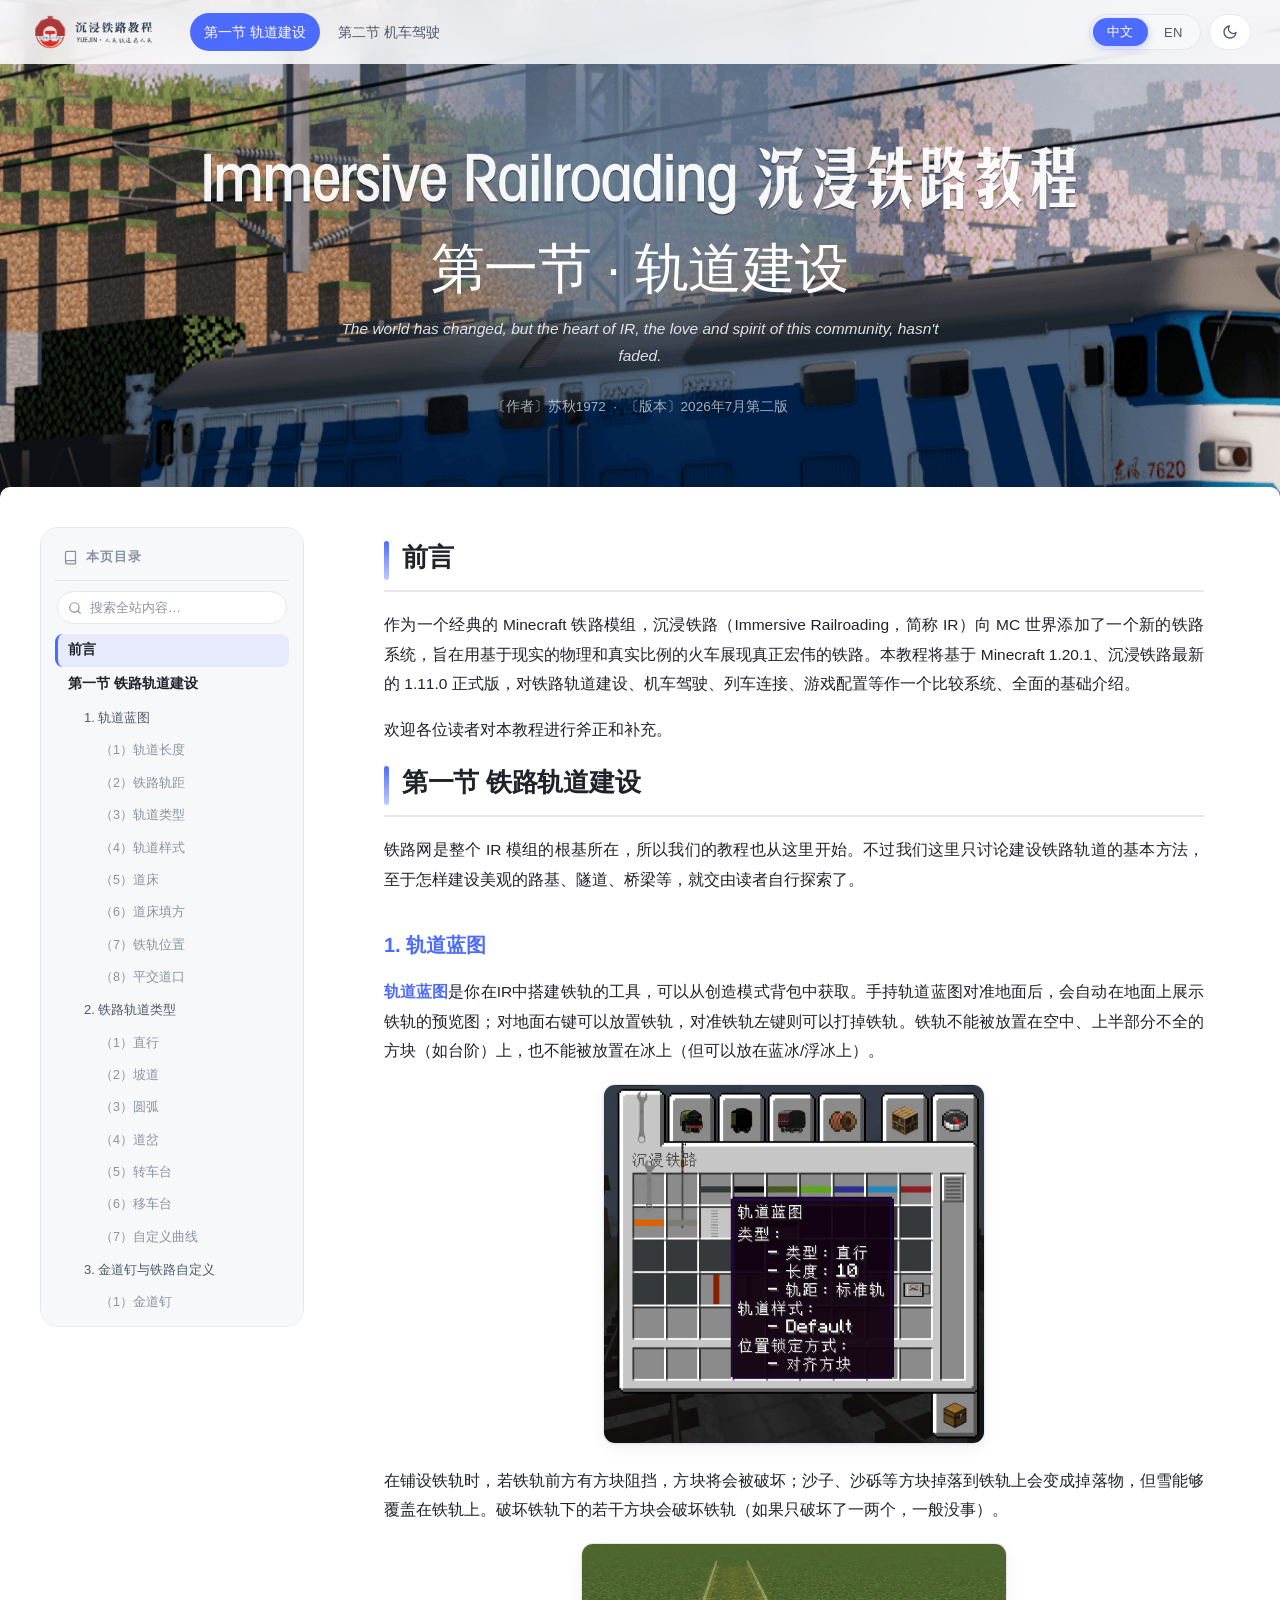
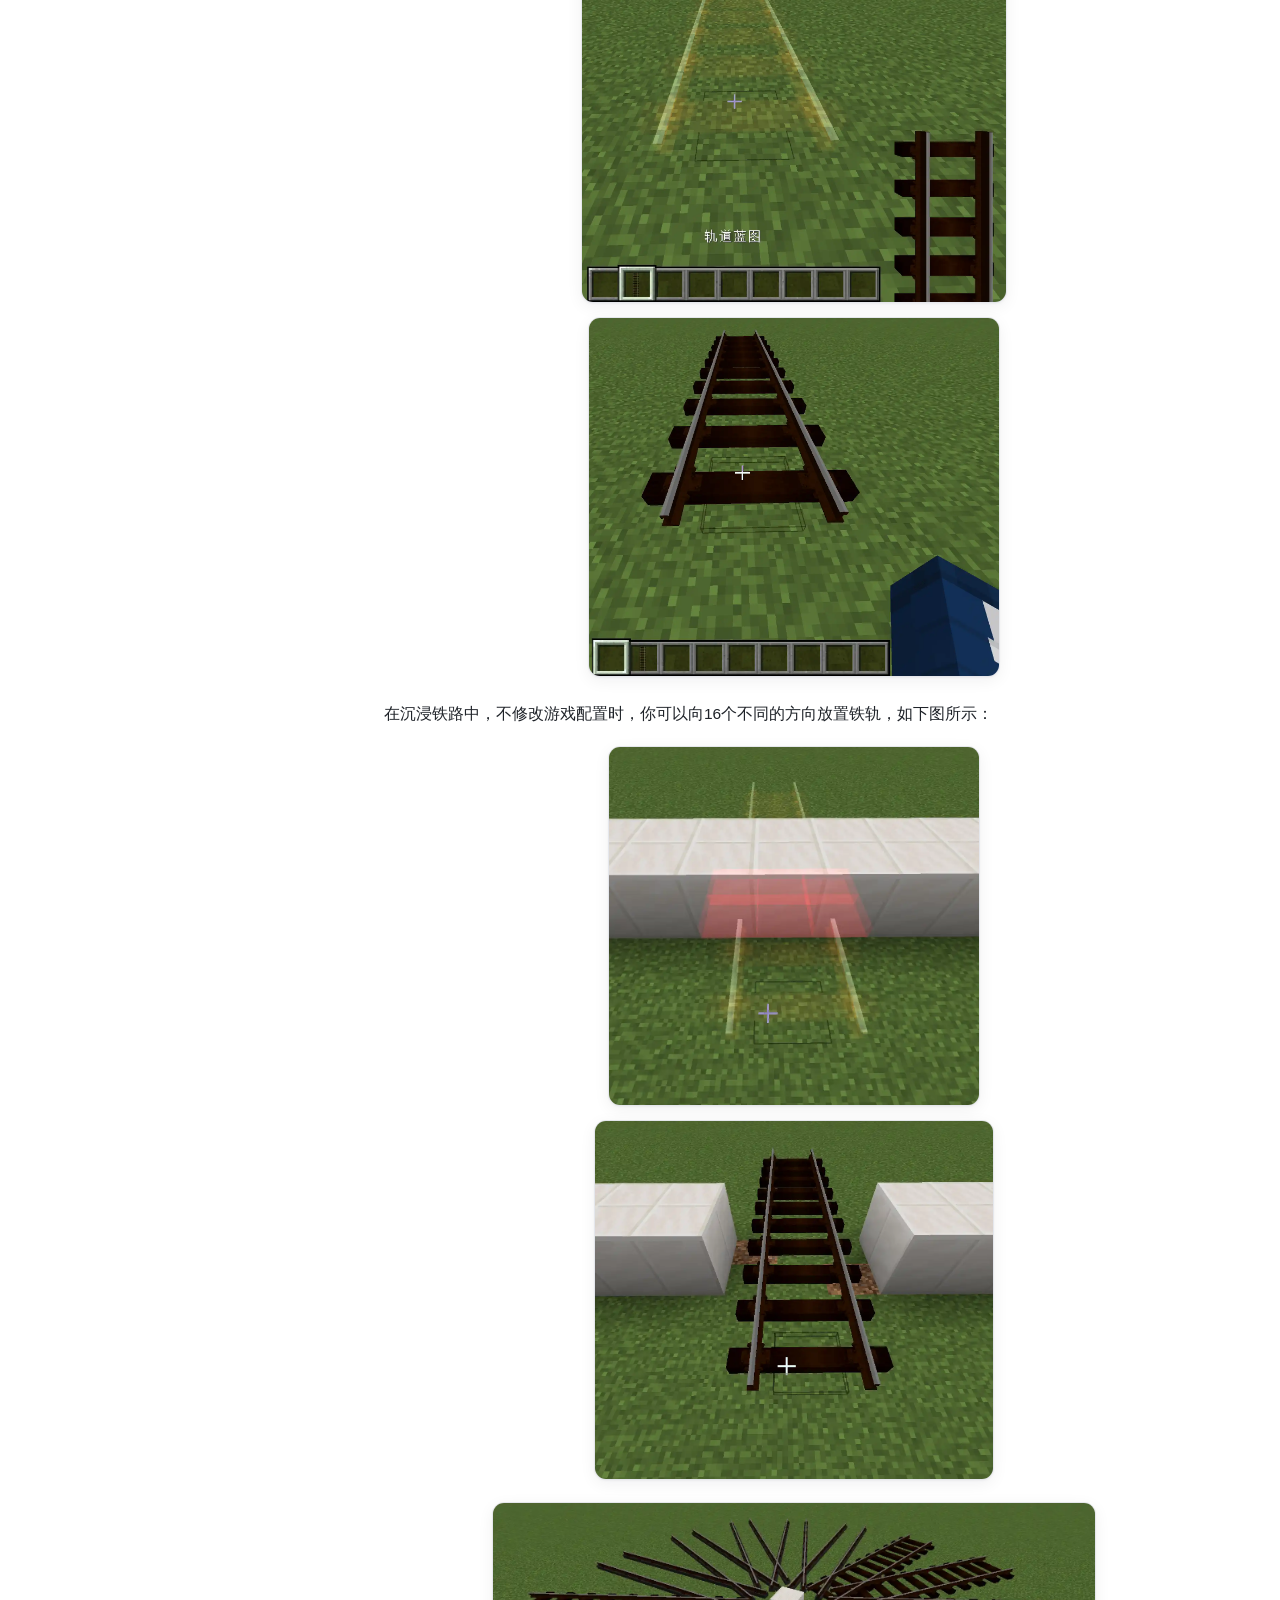
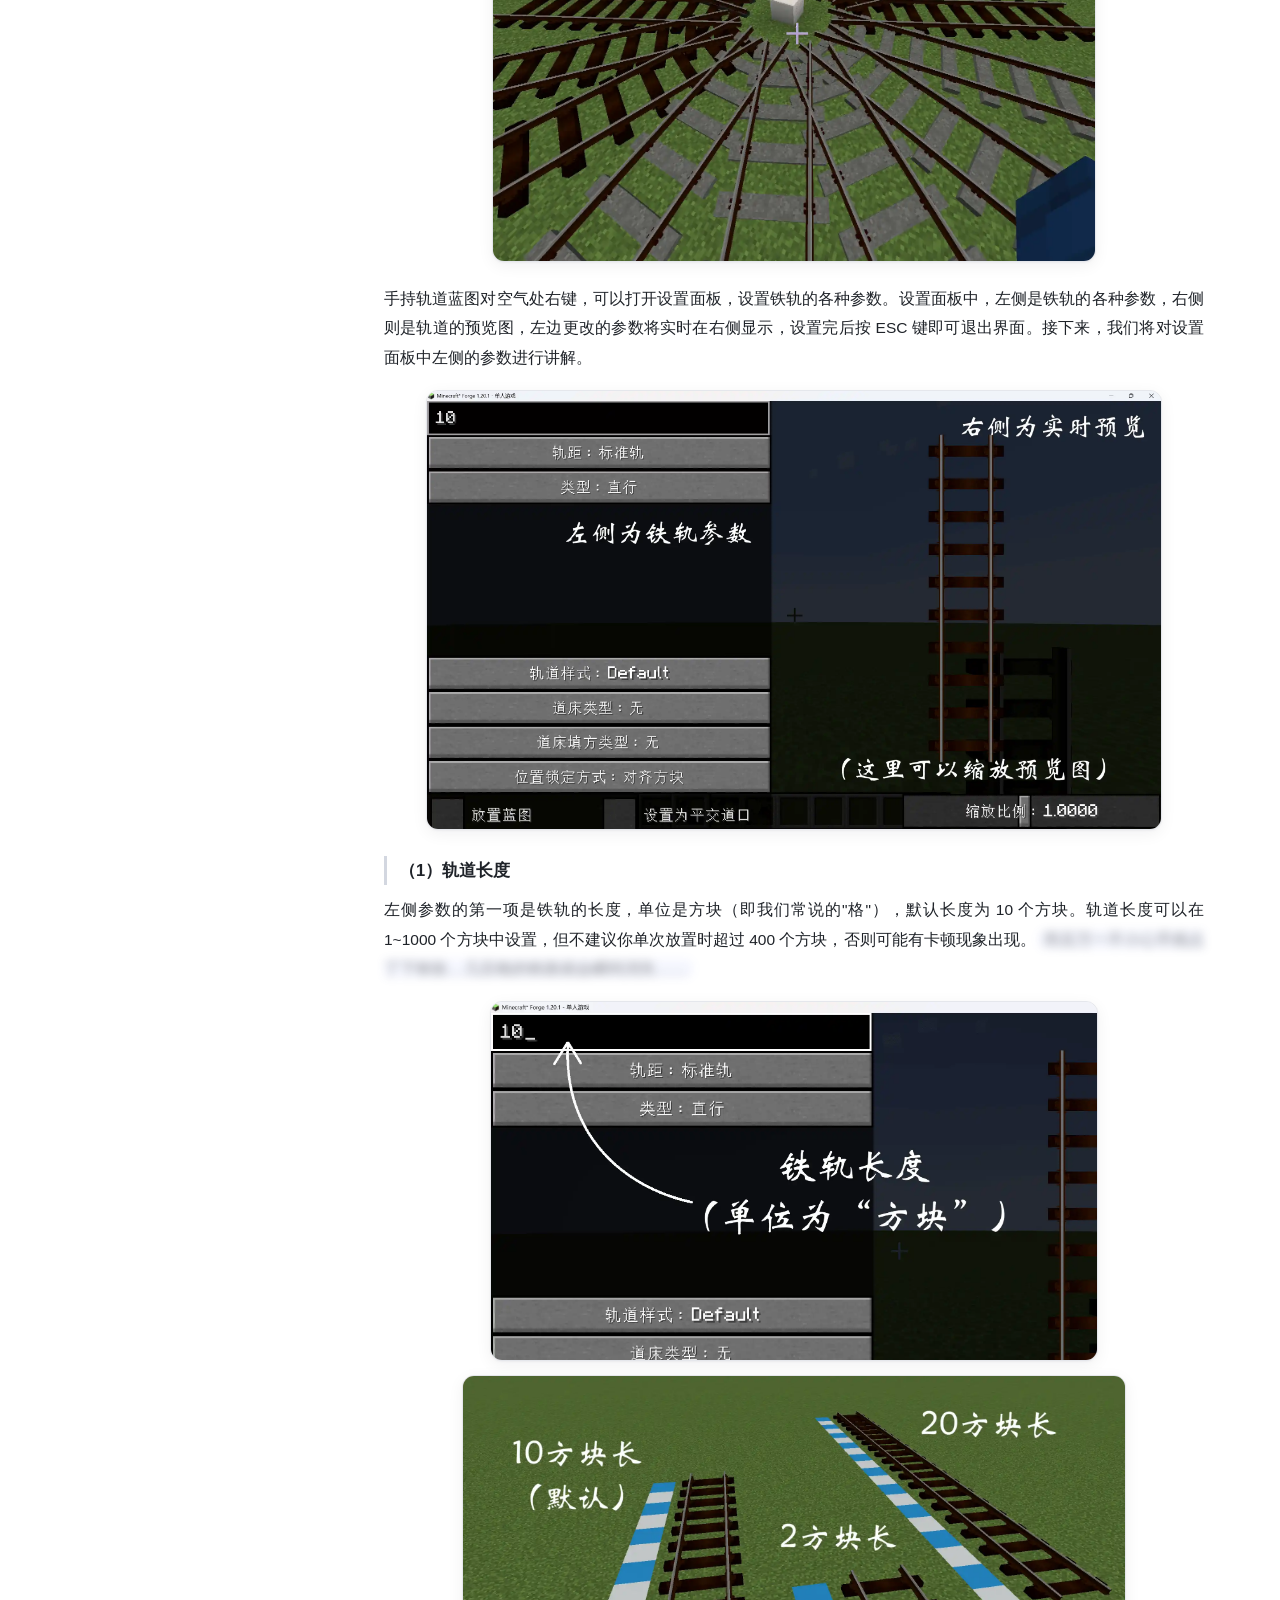
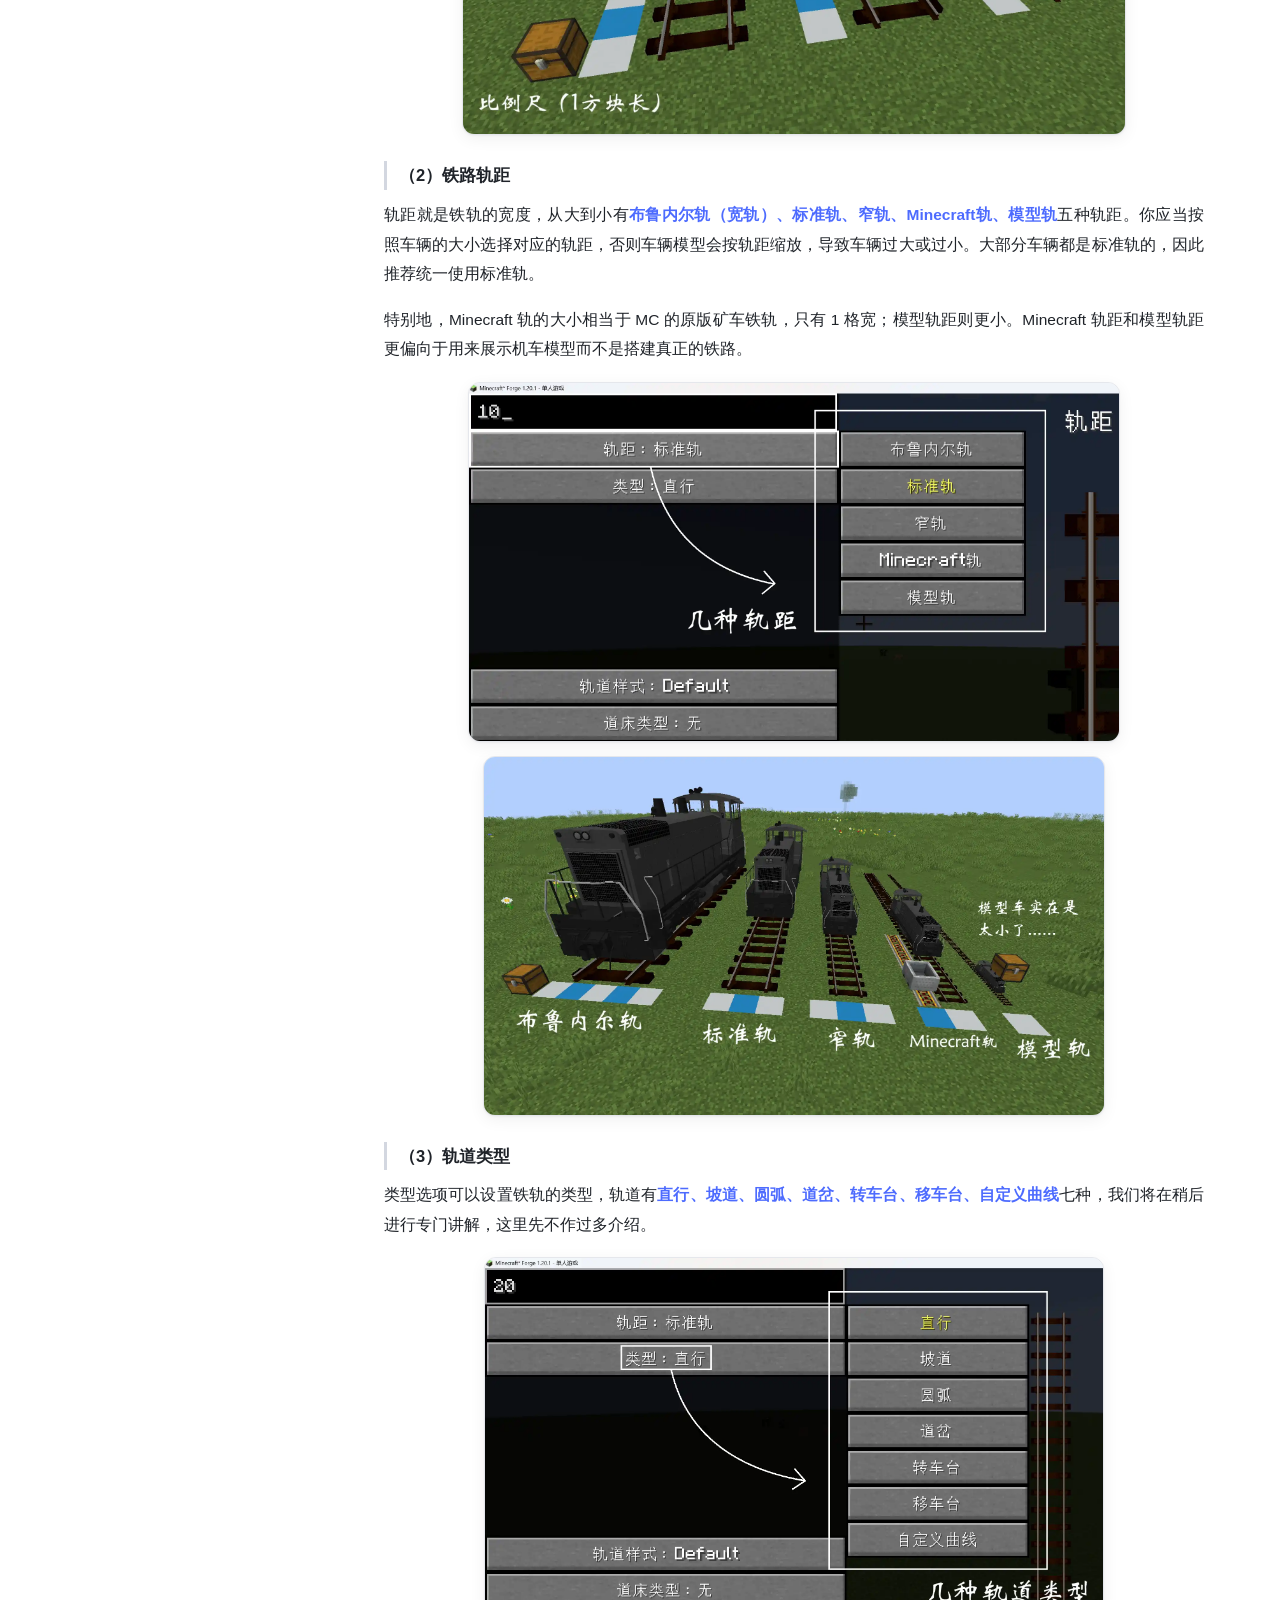
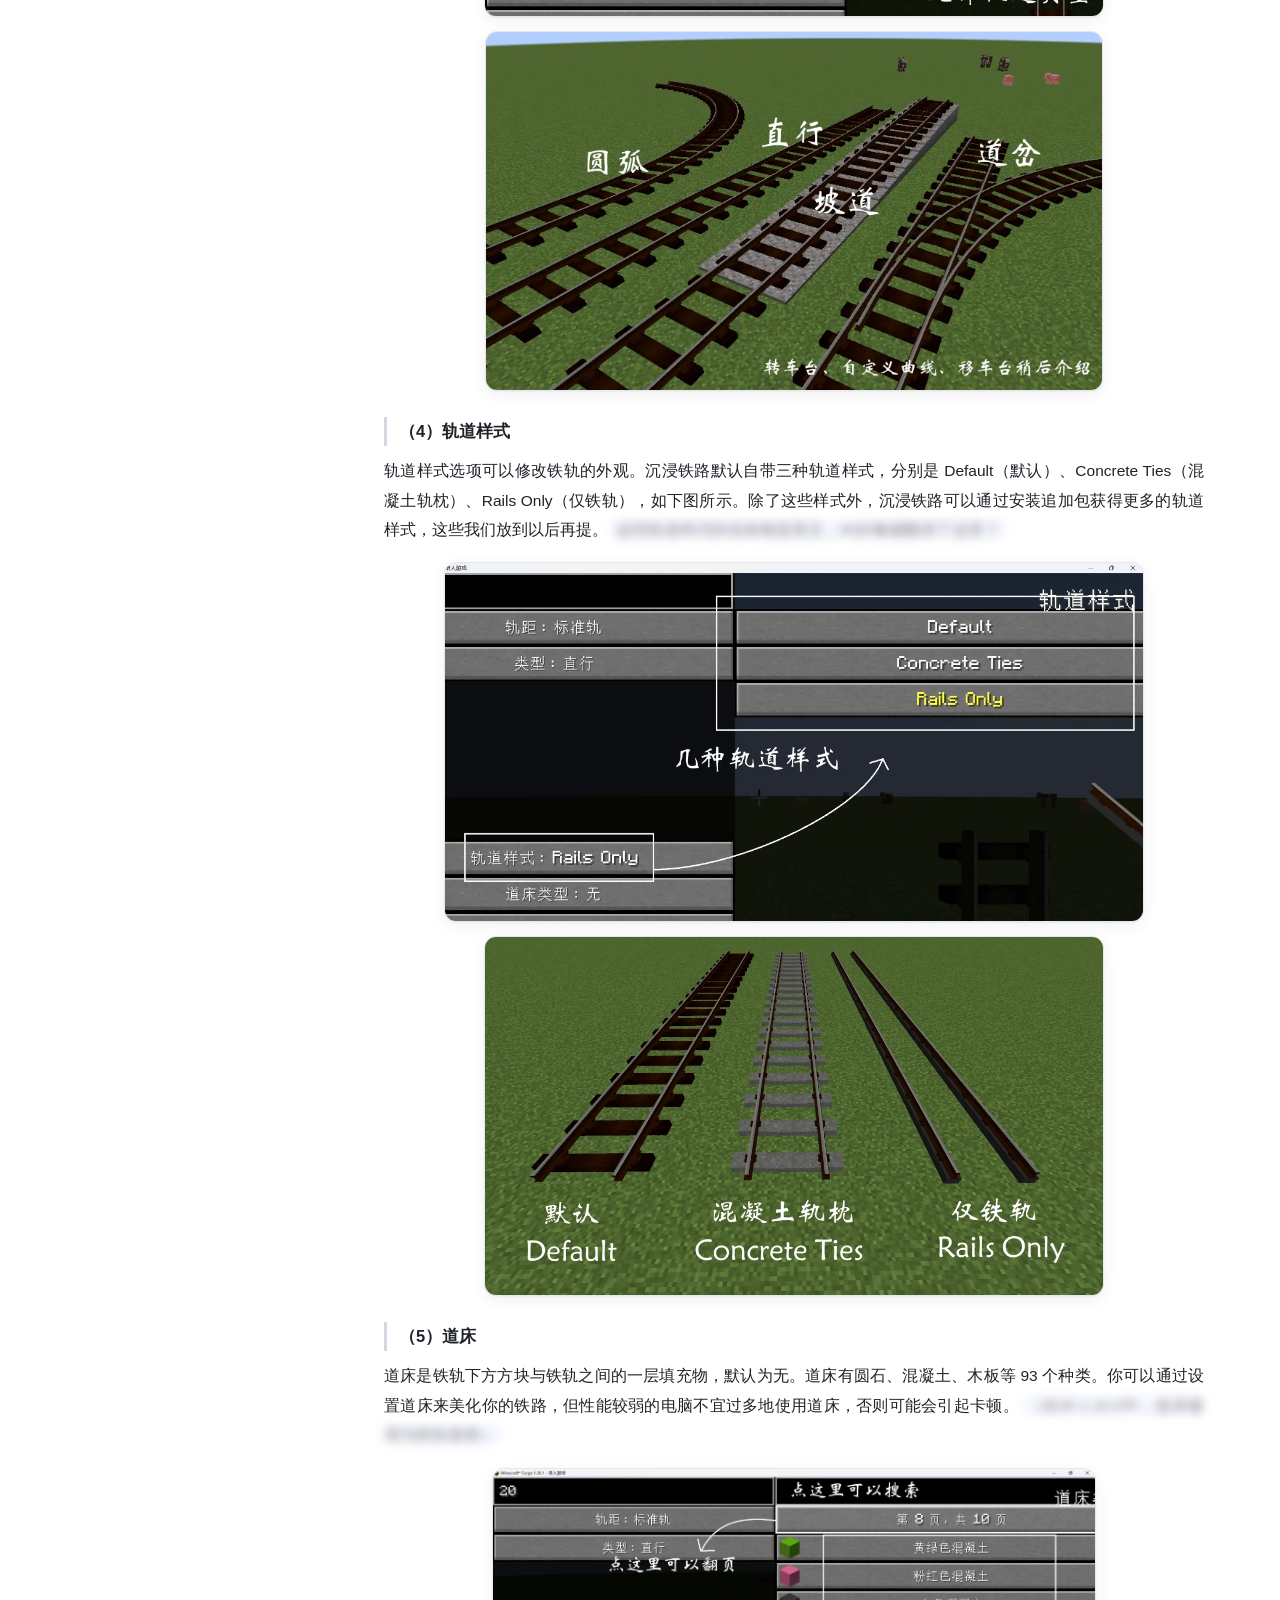
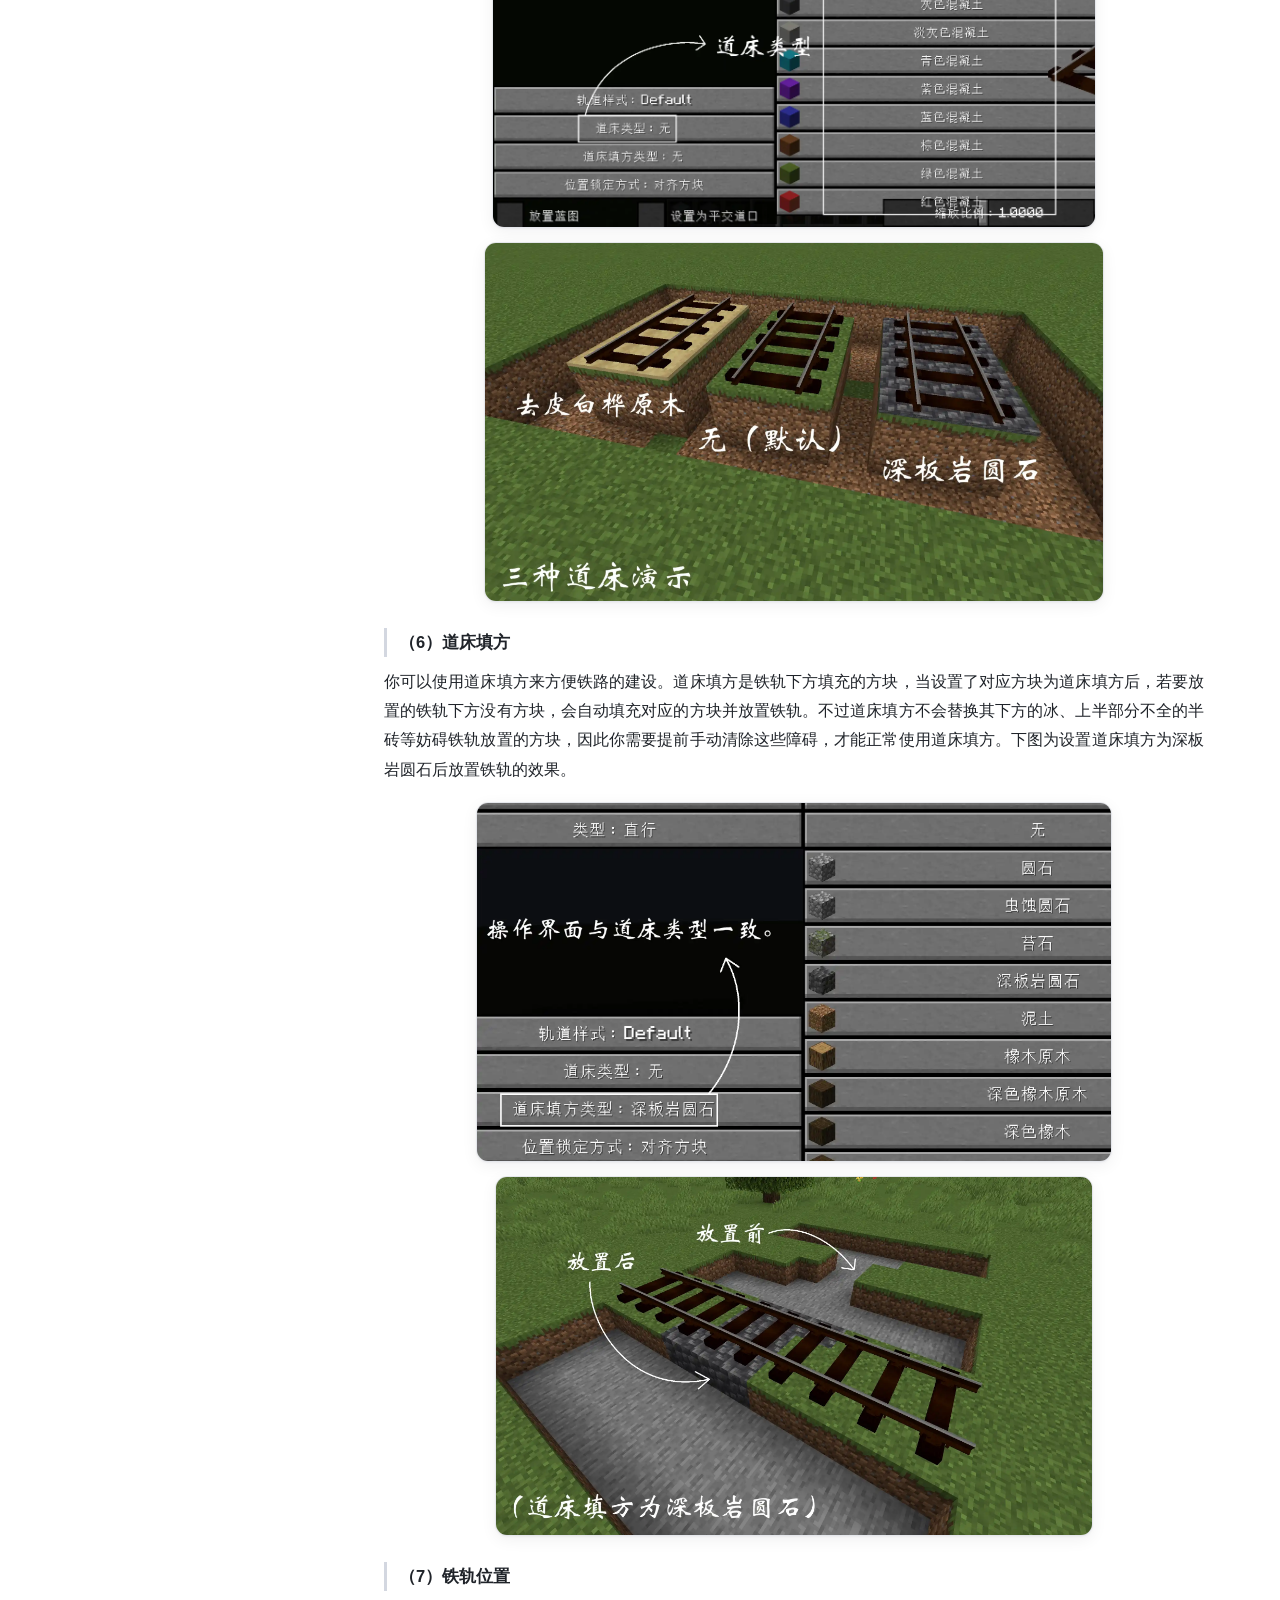
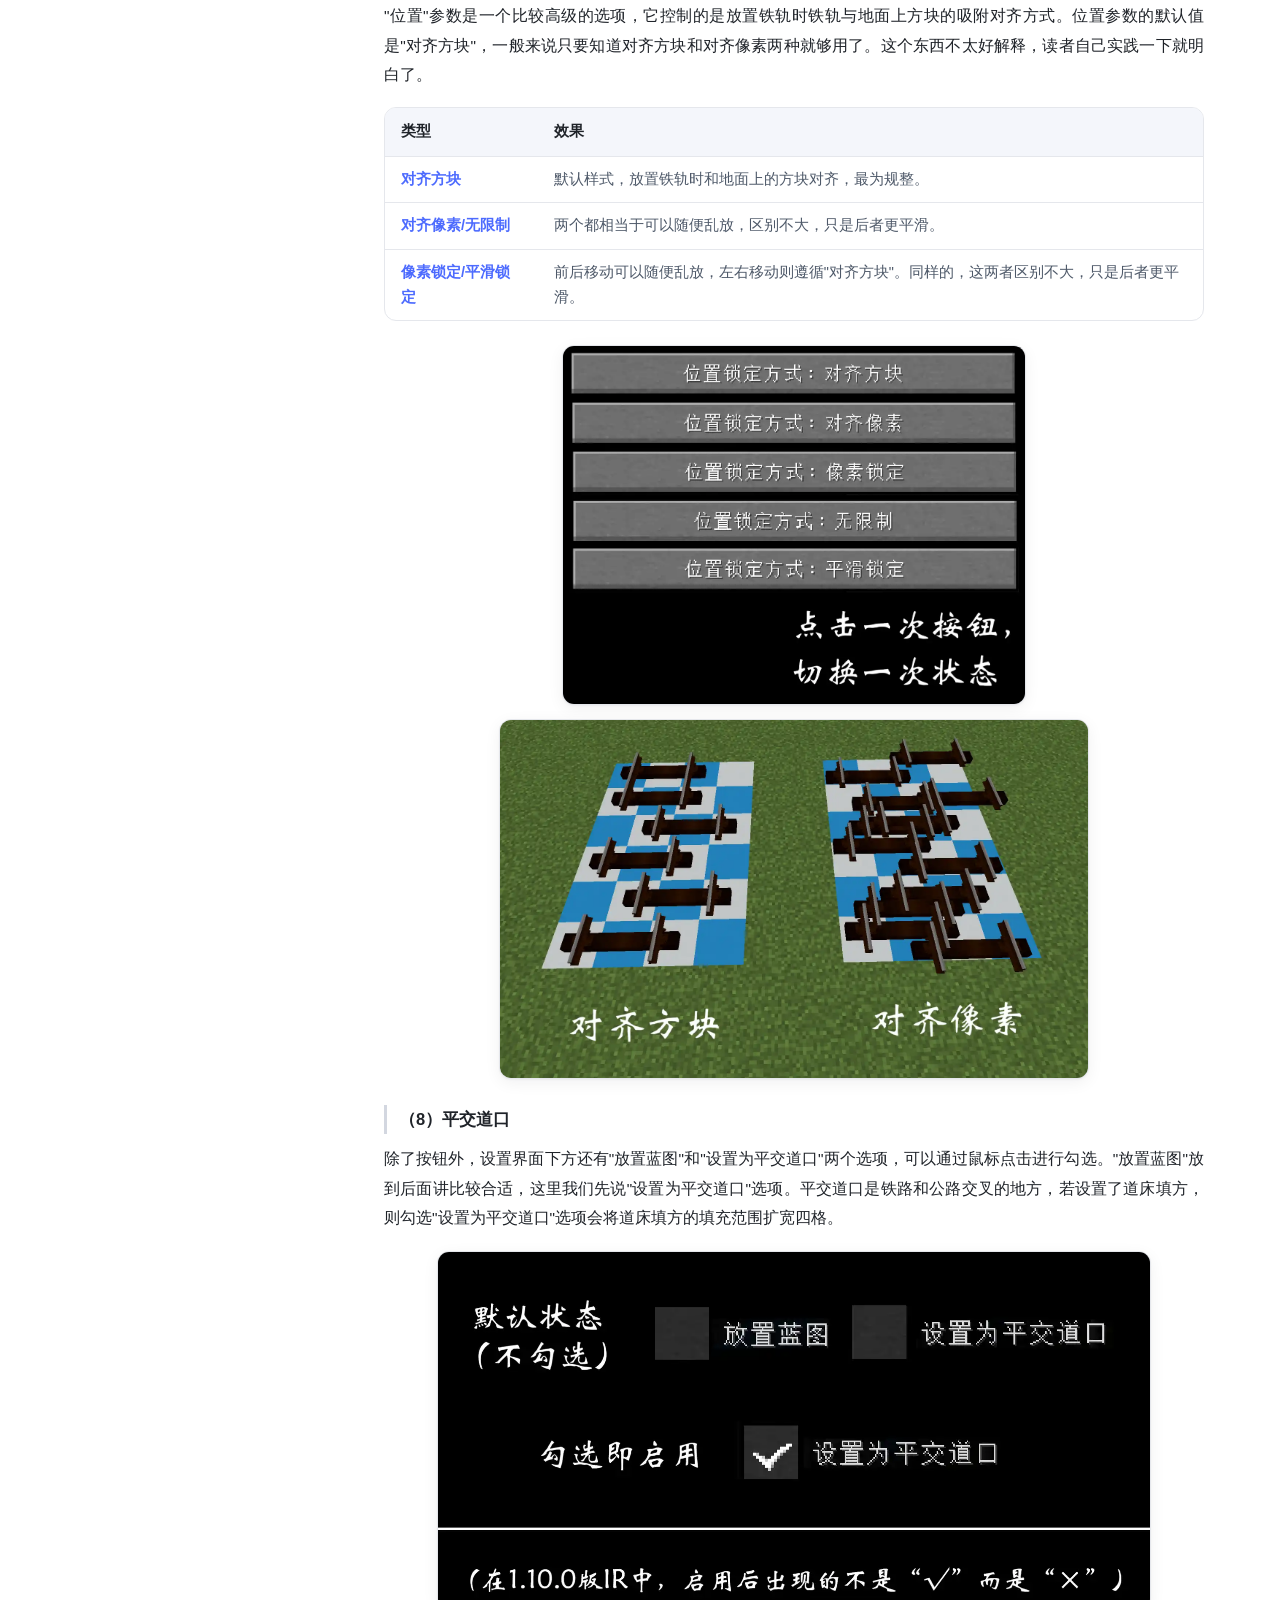
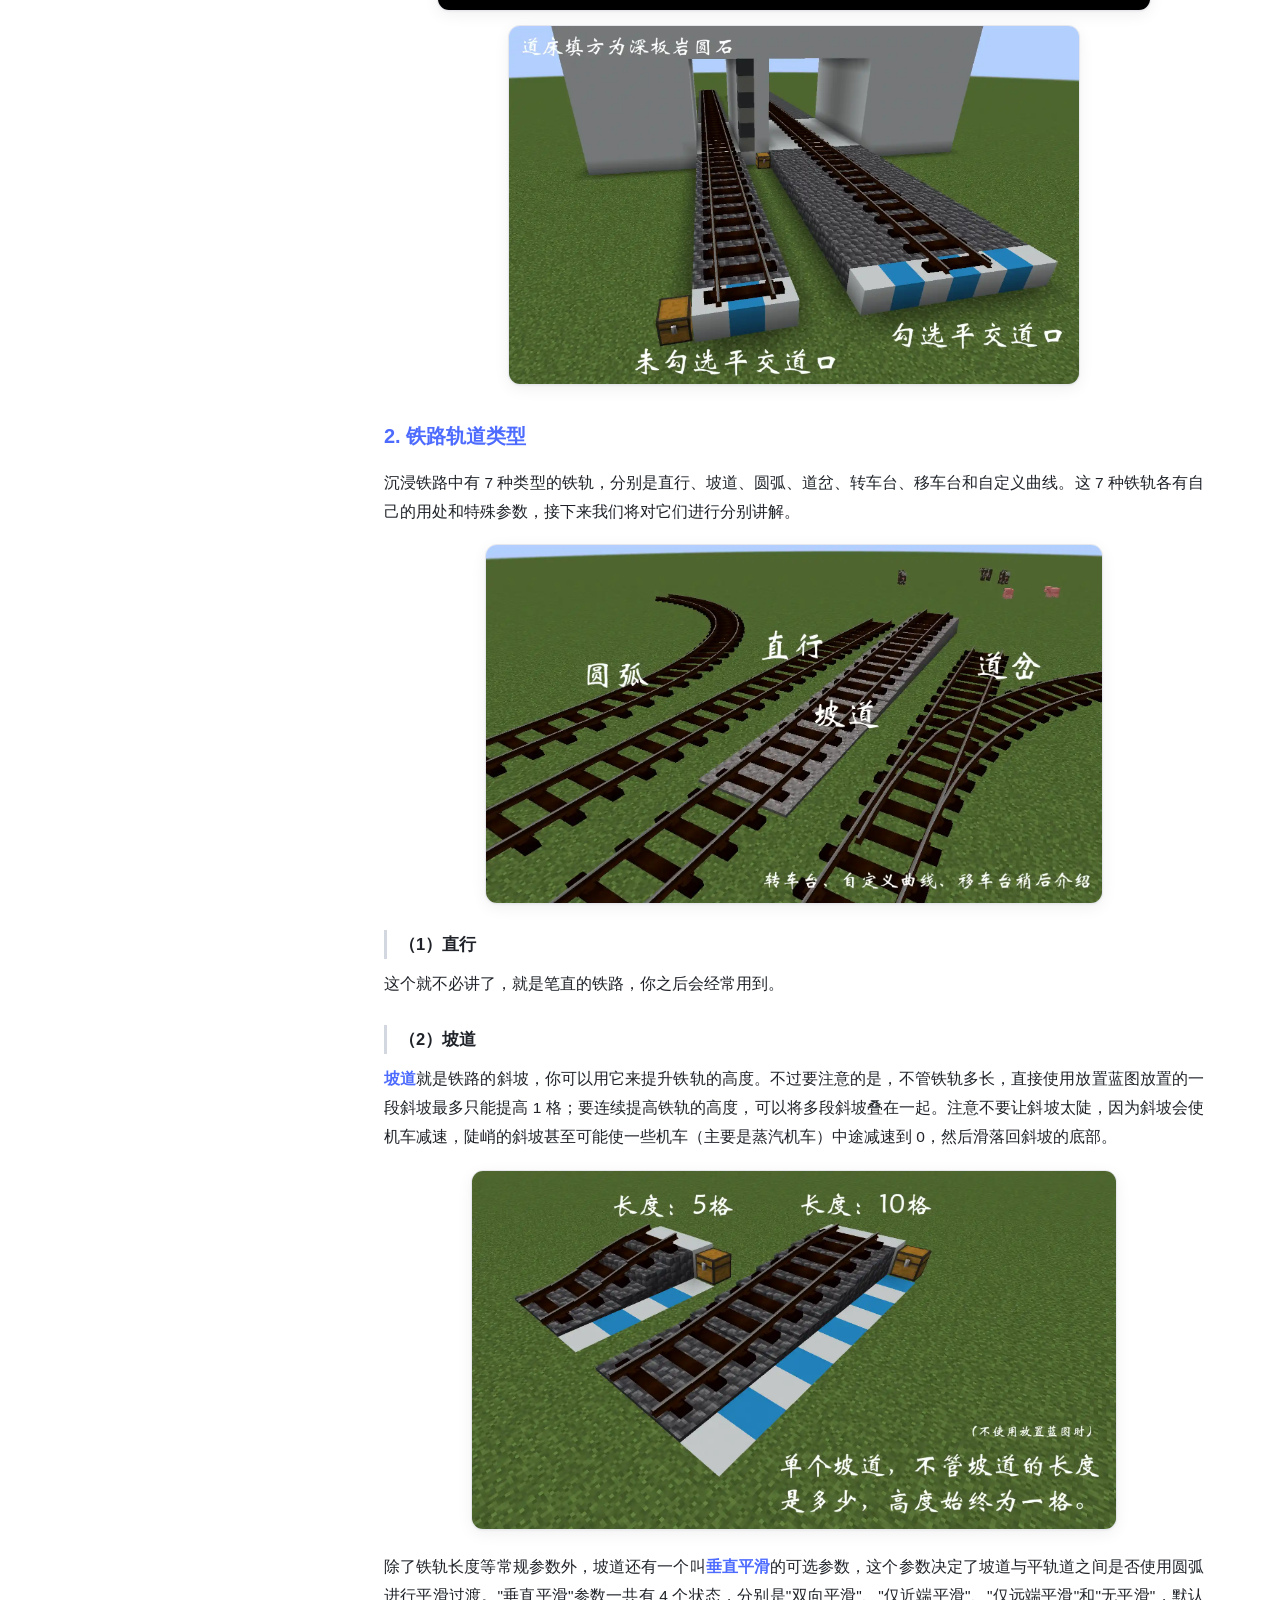
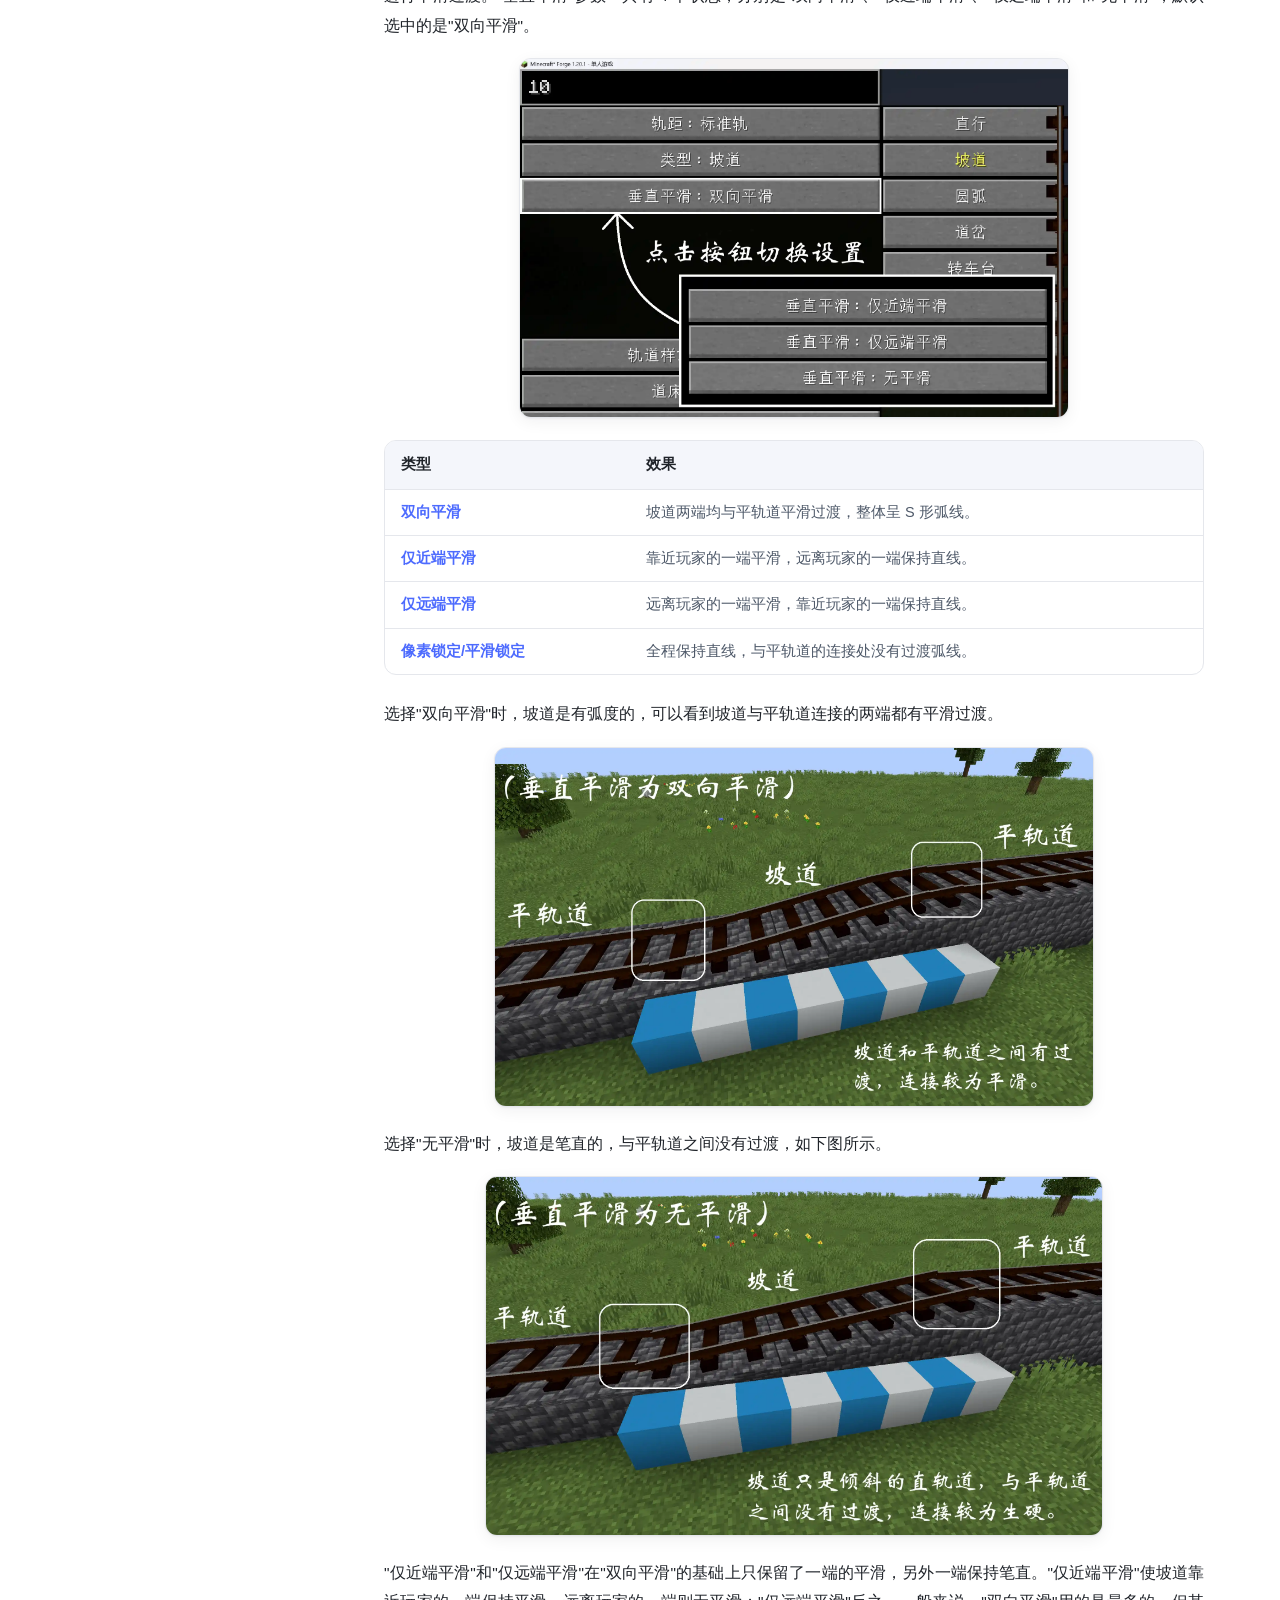
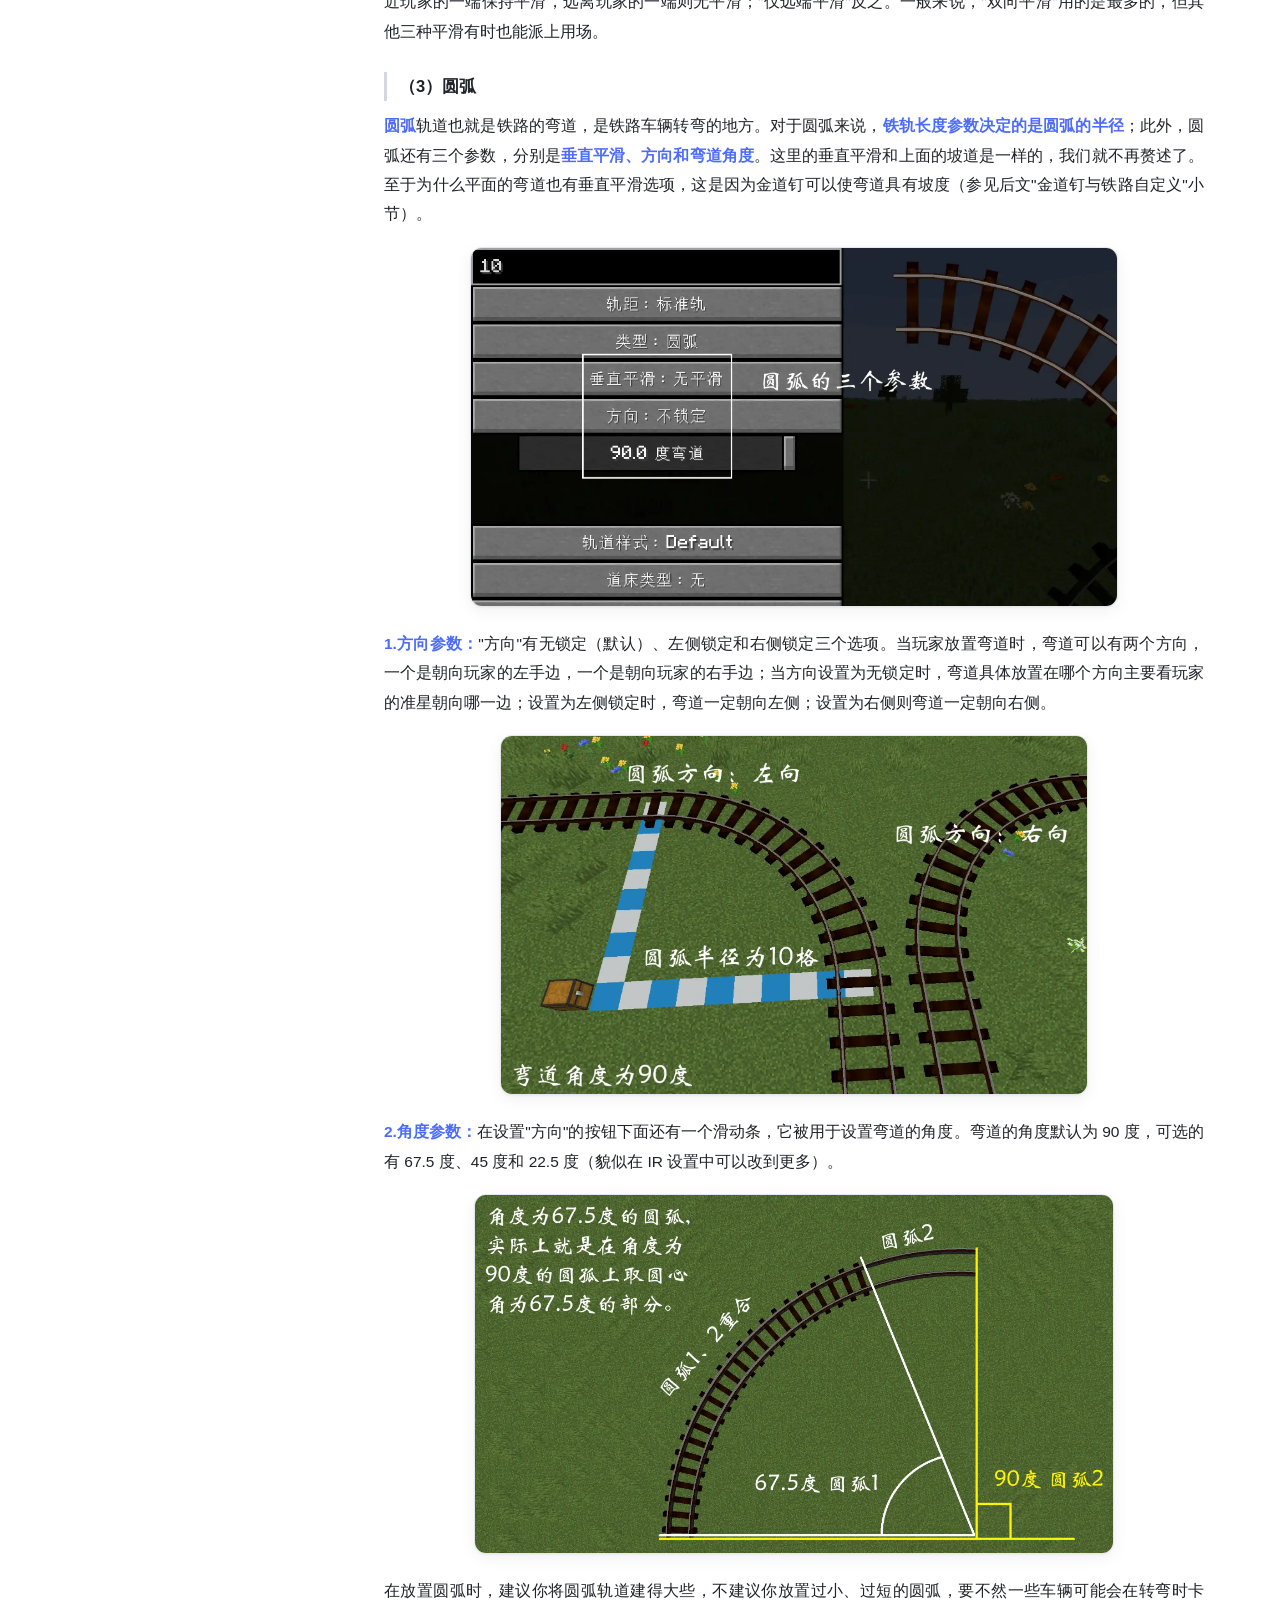
==== commit 61433aeb: "Add files via upload" ====
--- a/index.html
+++ b/index.html
@@ -1,623 +1,535 @@
-<!DOCTYPE html>
-<html lang="zh-CN">
-
-<head>
-    <meta charset="UTF-8" />
-    <title>Tsunagou —— 多 Agent 协作调度系统</title>
-    <meta name="viewport" content="width=device-width, initial-scale=1" />
-    <link rel="stylesheet" type="text/css" href="./assets/css/style.css">
-    <link rel="stylesheet" type="text/css" href="./assets/css/fontawesome.css">
-</head>
-
-<body>
-    <!--侧边栏-->
-    <section class="secMainLeft">
-        <div class="header">
-            <img src="./assets/img/logo-l.png" />
-            <div class="newBtn" onclick="openWindow('addProj')"><i class="fa-solid fa-file-circle-plus"></i>创建协作</div>
-        </div>
-        <div class="subMgr">
-            <div class="wkTitle">
-                <div class="wkTleft">
-                    <p>进行中的协作</p>
-                </div>
-                <div class="wkTright">
-                    <div class="wkTbtn"><i class="fa-solid fa-search"></i></div>
-                    <div class="wkTbtn"><i class="fa-solid fa-cog"></i></div>
-                </div>
-            </div>
-            <div class="projItem projItemSelected">
-                <div class="inner">
-                    <p class="title">你好，世界 —— 一种基于Hello World文化的3D游戏开发</p>
-                    <div class="content">
-                        <div class="left">
-                            <div class="mainAgent">
-                                <img src="./assets/img/agent/deepseek-l.png" />
-                                <p>DeepSeek Harness</p>
-                            </div>
-                            <div class="anotherAgent">
-                                <img src="./assets/img/agent/codex-l.png" />
-                                <img src="./assets/img/agent/claudecode-l.png" />
-                                <img src="./assets/img/agent/deepseek-l.png" />
-                                <img src="./assets/img/agent/codex-l.png" />
-                                <span class="plus">4</span>
-                            </div>
-                        </div>
-                        <div class="right">
-                            <p class="wking">工作中</p>
-                            <p class="time">3小时前</p>
-                        </div>
-                    </div>
-                    <span class="edit"></span>
-                </div>
-            </div>
-            <div class="projItem projItemActive">
-                <div class="inner">
-                    <p class="title">你好，世界 —— 一种基于Hello World文化的3D游戏开发</p>
-                    <div class="content">
-                        <div class="left">
-                            <div class="mainAgent">
-                                <img src="./assets/img/agent/deepseek-l.png" />
-                                <p>DeepSeek Harness</p>
-                            </div>
-                            <div class="anotherAgent">
-                                <img src="./assets/img/agent/codex-l.png" />
-                                <img src="./assets/img/agent/claudecode-l.png" />
-                                <img src="./assets/img/agent/deepseek-l.png" />
-                                <img src="./assets/img/agent/codex-l.png" />
-                                <span class="plus">4</span>
-                            </div>
-                        </div>
-                        <div class="right">
-                            <p class="starting">准备中</p>
-                            <p class="time">1分钟前</p>
-                        </div>
-                    </div>
-                    <span class="edit"></span>
-                </div>
-            </div>
-            <div class="wkTitle">
-                <div class="wkTleft">已完成的协作</div>
-                <div class="wkTright">
-                    <div class="wkTbtn"><i class="fa-solid fa-search"></i></div>
-                    <div class="wkTbtn"><i class="fa-solid fa-cog"></i></div>
-                </div>
-            </div>
-            <div class="projItem">
-                <div class="inner">
-                    <p class="title">你好，世界 —— 一种基于Hello World文化的3D游戏开发</p>
-                    <div class="content">
-                        <div class="left">
-                            <div class="mainAgent">
-                                <img src="./assets/img/agent/deepseek-l.png" />
-                                <p>DeepSeek Harness</p>
-                            </div>
-                            <div class="anotherAgent">
-                                <img src="./assets/img/agent/codex-l.png" />
-                                <img src="./assets/img/agent/claudecode-l.png" />
-                                <img src="./assets/img/agent/deepseek-l.png" />
-                                <img src="./assets/img/agent/codex-l.png" />
-                                <span class="plus">4</span>
-                            </div>
-                        </div>
-                        <div class="right">
-                            <p class="finished">已完成</p>
-                            <p class="time">1年前</p>
-                        </div>
-                    </div>
-                    <span class="edit"></span>
-                </div>
-            </div>
-        </div>
-        <div class="btmTabs">
-            <div class="btmTabsTxt">占位符——还不知道放什么</div>
-        </div>
-    </section>
-
-    <!--工作区-->
-    <section class="secMainRight">
-        <div class="topArea">
-            <div class="mainArea">
-                <div class="headerArea">
-                    <img src="./assets/img/logo-little-l.png" />
-                    <p>世界因协作而无限</p>
-                </div>
-                <div class="btnArea">
-                    <div class="bigBtn" onclick="openWindow('addProj')">
-                        <i class="bigBtnIcon fa-solid fa-file-circle-plus"></i>
-                        <p class="bigBtnTxt">创建协作</p>
-                    </div>
-                    <div class="bigBtn" onclick="openWindow('mgrAgent')">
-                        <i class="bigBtnIcon fa-solid fa-terminal"></i>
-                        <p class="bigBtnTxt">Agent 列表</p>
-                    </div>
-                    <div class="bigBtn" onclick="openWindow('setPanel')">
-                        <i class="bigBtnIcon fa-solid fa-cog"></i>
-                        <p class="bigBtnTxt">系统设置</p>
-                    </div>
-                </div>
-            </div>
-        </div>
-        <div class="bottomArea">
-            <div class="left">
-                <p>2026.09.21</p>
-            </div>
-            <div class="right">
-                <p>Tsunagou v0.1.0 beta</p>
-            </div>
-        </div>
-    </section>
-
-    <!--窗口：系统设置-->
-    <section class="secWindow" id="setPanel">
-        <div class="window1">
-            <div class="titleBar">
-                <div class="title"><i class="fa-solid fa-cog"></i> 设置</div>
-                <div class="button" onclick="closeWindow('setPanel')">×</div>
-            </div>
-            <div class="main">
-                <div class="left">
-                    <div class="inner">
-                        <div class="item Active" id="uSet1b" onclick="toSetTab('uSet1')">
-                            <i class="fa-regular fa-user"></i>
-                            <p>个性化设置</p>
-                        </div>
-                        <div class="item NoActive" id="uSet2b" onclick="toSetTab('uSet2')">
-                            <i class="fa-regular fa-folder"></i>
-                            <p>调度数据管理</p>
-                        </div>
-                        <div class="item NoActive" id="uSet3b" onclick="toSetTab('uSet3')">
-                            <i class="fa-solid fa-tags"></i>
-                            <p>DEBUG 选项</p>
-                        </div>
-                        <div class="item NoActive" id="uSet4b" onclick="toSetTab('uSet4')">
-                            <i class="fa-solid fa-tags"></i>
-                            <p>关于 Tsunagou</p>
-                        </div>
-                    </div>
-                </div>
-                <div class="right">
-                    <div class="inner innerNormal" id="uSet1">
-                        <div class="uiBlock">
-                            <p class="title">颜色设置</p>
-                            <div class="items">
-                                <div class="item">
-                                    <div class="left">
-                                        <p class="fword">颜色主题</p>
-                                        <p class="sword">切换浅色/深色模式</p>
-                                    </div>
-                                    <div class="right">
-                                        <div class="choosebox">
-                                            <div class="left">深色</div>
-                                            <div class="right"></div>
-                                        </div>
-                                        <div class="chooseboxOpen" id="uSetCol">
-                                            <p>深色</p>
-                                            <p>浅色</p>
-                                            <p>自动</p>
-                                        </div>
-                                    </div>
-                                </div>
-                            </div>
-                        </div>
-                    </div>
-                    <div class="inner" id="uSet2">
-
-                        <div class="uiBlock">
-                            <p class="title">数据存储</p>
-                            <div class="items">
-                                <div class="item">
-                                    <div class="left">
-                                        <p class="fword">调度数据保存地址</p>
-                                        <p class="sword">决定调度数据在本机的保存位置</p>
-                                    </div>
-                                    <div class="right">
-                                        <div class="textbox">
-                                            <input class="left" />
-                                            <div class="right">
-                                            </div>
-                                        </div>
-                                    </div>
-                                </div>
-                            </div>
-                        </div>
-
-                        <div class="uiBlock">
-                            <p class="title">数据抹除</p>
-                            <div class="items">
-                                <div class="item">
-                                    <div class="left">
-                                        <p class="fword">协作记录自动清空</p>
-                                        <p class="sword">当协作记录超过一定天数未访问时，将其删除</p>
-                                    </div>
-                                    <div class="right">
-                                        <div class="choosebox">
-                                            <div class="left">永不</div>
-                                            <div class="right"></div>
-                                        </div>
-                                        <div class="chooseboxOpen" id="uSetCol">
-                                            <p>永不</p>
-                                            <p>1天</p>
-                                            <p>7天</p>
-                                            <p>30天</p>
-                                        </div>
-                                    </div>
-                                </div>
-                                <div class="item">
-                                    <div class="left">
-                                        <p class="fword">抹除全部协作数据</p>
-                                        <p class="sword">删除本机的所有协作数据</p>
-                                    </div>
-                                    <div class="right">
-                                        <div class="buttonbox" onclick="openWindow('delDat')">清除</div>
-                                    </div>
-                                </div>
-                            </div>
-                        </div>
-
-                    </div>
-                    <div class="inner" id="uSet3">
-                        <div class="uiBlock">
-                            <p class="title">DEBUG 选项</p>
-                            <div class="items">
-                                <div class="item">
-                                    <div class="left">
-                                        <p class="fword">测试操作成功弹窗</p>
-                                        <p class="sword">DEBUG</p>
-                                    </div>
-                                    <div class="right">
-                                        <div class="buttonbox" onclick="debug()">开始</div>
-                                    </div>
-                                </div>
-                                <div class="item">
-                                    <div class="left">
-                                        <p class="fword">测试操作成功弹窗</p>
-                                        <p class="sword">DEBUG</p>
-                                    </div>
-                                    <div class="right">
-                                        <div class="buttonbox" onclick="debug2()">开始</div>
-                                    </div>
-                                </div>
-                                <div class="item">
-                                    <div class="left">
-                                        <p class="fword">测试操作成功弹窗</p>
-                                        <p class="sword">DEBUG</p>
-                                    </div>
-                                    <div class="right">
-                                        <div class="buttonbox" onclick="openWindow('loadW')">开始</div>
-                                    </div>
-                                </div>
-                            </div>
-                        </div>
-                    </div>
-                    <div class="inner" id="uSet4">
-                        <div class="uiBlock">
-                            <p class="title">关于 Tsunagou</p>
-                            <div class="items">
-                                <div class="freebox">
-                                    <img src="./assets/img/logo-l.png" />
-                                    <p class="center">v0.1.0 Alpha</p>
-                                    <p class="description">Tsunagou 是一个多 Agent 协作调度系统，旨在通过文档交换、契约更新、权限管理等调度机制，解决多个 Agent
-                                        在同一项目上共同协作时产生的冲突，使他们能够“看见彼此”、像人类一样协作，从而提升效率。</p>
-                                    <p class="description">前端:陈林榕；后端:骆宣卓；测试:张子宸</p>
-                                </div>
-                            </div>
-                        </div>
-                    </div>
-                </div>
-            </div>
-        </div>
-        </div>
-    </section>
-
-    <!--窗口：Agent列表-->
-    <section class="secWindow" id="mgrAgent">
-        <div class="window1">
-            <div class="titleBar">
-                <div class="title"><i class="fa-solid fa-cog"></i> Agent 列表</div>
-                <div class="button" onclick="closeWindow('mgrAgent')">×</div>
-            </div>
-            <div class="main">
-                <div class="inner">
-                    <div class="table">
-                        <div class="item" onclick="openWindow('mgrAgentInfo')">
-                            <div class="title"><img src="./assets/img/agent/deepseek-l.png" />DeepSeek Harness（054）
-                            </div>
-                            <div class="content">
-                                <div class="txtBlock">
-                                    <div class="left">协作</div>
-                                    <div class="right">基于Java 8的Minecraft游戏模组开发</div>
-                                </div>
-                                <div class="txtBlock">
-                                    <div class="left">任务</div>
-                                    <div class="right">增加不同颜色的火焰及可被火焰点燃的方块列表</div>
-                                </div>
-                                <div class="txtBlock">
-                                    <div class="left">API</div>
-                                    <div class="right">127.0.0.1:65535</div>
-                                </div>
-                            </div>
-                        </div>
-                    </div>
-                </div>
-            </div>
-        </div>
-    </section>
-
-    <!--窗口：Agent详细信息-->
-    <section class="secWindow" id="mgrAgentInfo">
-        <div class="window2">
-            <div class="titleBar">
-                <div class="title"><i class="fa-solid fa-cog"></i>DeepSeek Harness（054）详细信息</div>
-                <div class="button" onclick="closeWindow('mgrAgentInfo')">×</div>
-            </div>
-            <div class="content">
-                <div class="uiBlock">
-                    <div class="items">
-                        <div class="item">
-                            <div class="left">
-                                <p class="fword">项目名称</p>
-                                <p class="sword">此 Agent 当前正在参与的协作项目</p>
-                            </div>
-                            <div class="right">
-                                <div class="textbox">
-                                    <input class="left" />
-                                </div>
-                            </div>
-                        </div>
-                        <div class="item">
-                            <div class="left">
-                                <p class="fword">任务名称</p>
-                                <p class="sword">此 Agent 当前正在完成的项目</p>
-                            </div>
-                            <div class="right">
-                                <div class="textbox">
-                                    <input class="left" />
-                                </div>
-                            </div>
-                        </div>
-                        <div class="item">
-                            <div class="left">
-                                <p class="fword">API 地址</p>
-                                <p class="sword">Agent 接入 Tsunagou 的地址</p>
-                            </div>
-                            <div class="right">
-                                <div class="textbox">
-                                    <input class="left" />
-                                </div>
-                            </div>
-                        </div>
-                    </div>
-                </div>
-            </div>
-            <div class="options">
-                <div class="buttonbox2 buttonbox2active" onclick="closeWindow('mgrAgentInfo')">确定</div>
-            </div>
-        </div>
-    </section>
-
-    <!--窗口：删除确认-->
-    <section class="secWindow" id="delPmt">
-        <div class="window3">
-            <div class="titleBar">
-                <div class="title">删除 Agent</div>
-                <div class="button" onclick="closeWindow('delPmt')">×</div>
-            </div>
-            <div class="content">
-                <div class="left"><i class="fa-solid fa-circle-exclamation"></i></div>
-                <div class="right">
-                    <p class="bigTxt">确定要删除这几个 Agent 吗？</p>
-                    <p class="description">此操作不可挽回，请务必考虑清楚。</p>
-                </div>
-            </div>
-            <div class="options">
-                <div class="buttonbox2" onclick="closeWindow('delPmt')">取消</div>
-                <div class="buttonbox2 buttonbox2active">确定</div>
-            </div>
-        </div>
-    </section>
-
-    <!--窗口：抹除全部数据-->
-    <section class="secWindow" id="delDat">
-        <div class="window3">
-            <div class="titleBar">
-                <div class="title">抹除全部数据</div>
-                <div class="button" onclick="closeWindow('delDat')">×</div>
-            </div>
-            <div class="content">
-                <div class="left"><i class="fa-solid fa-circle-exclamation"></i></div>
-                <div class="right">
-                    <p class="bigTxt">确定要抹除全部数据吗？</p>
-                    <p class="description">此操作不可挽回，请务必考虑清楚。</p>
-                </div>
-            </div>
-            <div class="options">
-                <div class="buttonbox2" onclick="closeWindow('delDat')">取消</div>
-                <div class="buttonbox2 buttonbox2active">确定</div>
-            </div>
-        </div>
-    </section>
-
-    <!--窗口：新建协作-->
-    <section class="secWindow" id="addProj">
-        <div class="window4">
-            <div class="titleBar">
-                <div class="title"><i class="fa-solid fa-cog"></i> 新建协作</div>
-                <div class="button" onclick="closeWindow('addProj')">×</div>
-            </div>
-            <div class="content">
-                <div class="left">
-                    <img src="./assets/img/logo-little-l.png" />
-                </div>
-                <div class="right" id="newXz1">
-                    <div class="uiBlock">
-                        <div class="title">协作的名字是什么？</div>
-                        <div class="descbox">为你的协作取一个易于辨认的名字，以方便你在调度中心进行查看和管理。</div>
-                        <div class="textbox2">
-                            <input class="inner" placeholder="协作的名称"/>
-                        </div>
-                    </div>
-                </div>
-                <div class="right" id="newXz2">
-                    <div class="uiBlock">
-                        <div class="title">连接到主 Agent</div>
-                        <div class="descbox">输入一个 Agent 的 API 地址和名字，以将该 Agent 作为主 Agent 连接到协作系统中。</div>
-                        <div class="textbox2">
-                            <input class="inner" placeholder="主 Agent 名称"/>
-                        </div>
-                        <div class="textbox2">
-                            <input class="inner" placeholder="主 Agent 的 API 地址"/>
-                        </div>
-                        <div class="descbox">检测到的 Agent：</div>
-                        <div class="agentbox">
-                            <img class="left" src="./assets/img/agent/deepseek-l.png"/>
-                            <div class="right">DeepSeek Harness</div>
-                        </div>
-                    </div>
-                </div>
-                <div class="right" id="newXz3">
-                    <div class="uiBlock">
-                        <div class="title">连接到子 Agent</div>
-                        <div class="descbox">为你的协作项目加入一个或多个子 Agent。</div>
-                        <div class="listfieldbox">
-                            <div class="item">
-                                <img class="left" src="./assets/img/agent/deepseek-l.png"/>
-                                <div class="right">DeepSeek Harness</div>
-                            </div>
-                            <div class="item">
-                                <img class="left" src="./assets/img/agent/deepseek-l.png"/>
-                                <div class="right">DeepSeek Harness</div>
-                            </div>
-                            <div class="item">
-                                <img class="left" src="./assets/img/agent/deepseek-l.png"/>
-                                <div class="right">DeepSeek Harness</div>
-                            </div>
-                            <div class="itemAdd" onclick="openWindow('addSubAgent')">
-                                <i class="fa fa-circle-plus"></i>
-                            </div>
-                        </div>
-                    </div>
-                </div>
-                <div class="right" id="newXz4">
-                    <div class="uiBlock">
-                        <div class="title">一切均已准备就绪</div>
-                        <div class="descbox">请核对以下配置是否正确。</div>                        
-                    </div>
-                    <div class="freebox">
-                        <div class="descbox">项目名称</div>
-                        <div class="title">一种由CERN支持的基于HyperText Markup Language的WWW站点建设</div>
-                        <div class="descbox">主 Agent</div>
-                        <div class="listfieldbox">
-                            <div class="itemJ">
-                                <img class="left" src="./assets/img/agent/claudecode-l.png"/>
-                                <div class="right">Claude Code</div>
-                            </div>
-                        </div>
-                        <div class="descbox">子 Agent</div>
-                        <div class="listfieldbox">
-                            <div class="itemJ">
-                                <img class="left" src="./assets/img/agent/claudecode-l.png"/>
-                                <div class="right">Claude Code</div>
-                            </div>
-                            <div class="itemJ">
-                                <img class="left" src="./assets/img/agent/codex-l.png"/>
-                                <div class="right">Codex</div>
-                            </div>
-                        </div>
-                    </div>
-                </div>
-            </div>
-            <div class="options" id="xz1">
-                <div class="buttonbox2" onclick="closeWindow('addProj')">取消</div>
-                <div class="buttonbox2 buttonbox2active" onclick="newXzNext()">下一步</div>
-            </div>
-            <div class="options" id="xz2">
-                <div class="buttonbox2" onclick="newXzPrev()">上一步</div>
-                <div class="buttonbox2 buttonbox2active" onclick="newXzNext()">下一步</div>
-            </div>
-            <div class="options" id="xz3">
-                <div class="buttonbox2" onclick="newXzPrev()">上一步</div>
-                <div class="buttonbox2 buttonbox2active" onclick="newXzNext()">下一步</div>
-            </div>
-            <div class="options" id="xz4">
-                <div class="buttonbox2" onclick="newXzPrev()">上一步</div>
-                <div class="buttonbox2 buttonbox2active" onclick="newXzFinish()">完成</div>
-            </div>
-        </div>
-    </section>
-
-    <!--通知：改动已成功保存-->
-    <section class="secAnnounce" id="AnnounceMent">
-        <div class="top">
-            <div class="aIcon">
-                <i class="fa-solid fa-check"></i>
-            </div>
-            <div class="aText">
-                <p class="fword">改动已成功保存</p>
-                <p class="sword">Tsunagou 2026/09/18</p>
-            </div>
-        </div>
-        <div class="bottom" id="secApgr"></div>
-    </section>
-
-    <!--通知：操作提示-->
-    <section class="secAnnounce2" id="AnnounceMent2">
-        <div class="aIcon">
-            <i class="fa-solid fa-circle-info"></i>
-        </div>
-        <div class="aText">请至少选择一个Agent</div>
-    </section>
-
-    <!--窗口：添加子Agent-->
-    <section class="secWindow" id="addSubAgent">
-        <div class="window2">
-            <div class="titleBar">
-                <div class="title"><i class="fa-solid fa-cog"></i>DeepSeek Harness（054）详细信息</div>
-                <div class="button" onclick="closeWindow('addSubAgent')">×</div>
-            </div>
-            <div class="content">
-                <div class="uiBlock">
-                    <div class="items">
-                        <div class="item">
-                            <div class="left">
-                                <p class="fword">子 Agent 名称</p>
-                                <p class="sword">为子 Agent 设置一个标识名称</p>
-                            </div>
-                            <div class="right">
-                                <div class="textbox">
-                                    <input class="left" />
-                                </div>
-                            </div>
-                        </div>
-                        <div class="item">
-                            <div class="left">
-                                <p class="fword">API 地址</p>
-                                <p class="sword">Agent 接入 Tsunagou 的地址</p>
-                            </div>
-                            <div class="right">
-                                <div class="textbox">
-                                    <input class="left" />
-                                </div>
-                            </div>
-                        </div>
-                    </div>
-                </div>
-            </div>
-            <div class="options">
-                <div class="buttonbox2" onclick="closeWindow('addSubAgent')">取消</div>
-                <div class="buttonbox2 buttonbox2active" onclick="closeWindow('addSubAgent')">确定</div>
-            </div>
-        </div>
-    </section>
-
-    <section class="secWindow" id="loadW">
-    <div class="window5">
-        <div class="loaderbox"></div>
-        <div class="textW">正在连接 Agent</div>
-    </div>
-    </section>
-    
-    <script src="./assets/js/behavior.js"></script>
-</body>
-
-</html>+<!DOCTYPE html>
+<html lang="zh-CN" data-lang="zh">
+
+<head>
+    <meta charset="UTF-8">
+    <meta name="viewport" content="width=device-width, initial-scale=1.0">
+    <title data-i18n="meta.title.ch1">MC沉浸铁路(IR)模组教程 | 第一节 轨道建设</title>
+    <meta name="keywords" content="Minecraft,沉浸铁路,Immersive Railroading,IR模组,IR教程,轨道建设,轨道蓝图,金道钉,轨道样式更换器,MC铁路模组,1.20.1,1.11.0,火车模组,铁路建设,MC教程,苏秋1972,IR,跃进,跃进铁道工作组">
+    <meta name="description" content="这是一篇Minecraft 1.20.1沉浸铁路(Immersive Railroading)模组1.11.0新版本的中文教程，旨在对铁路轨道建设、机车驾驶、列车连接、游戏配置等游戏内容作一个比较系统、全面的基础介绍，帮助MC玩家“用基于现实的物理和真实比例的火车展现真正宏伟的铁路”。你想要问的IR问题，也许这里都有解答。">
+    <link rel="icon" href="assets/icon.webp">
+    <link rel="stylesheet" href="./assets/main.css">
+
+    <!-- 首屏防闪烁：CSS 应用前先按本地偏好设置主题与语言 -->
+    <script>
+        (function () {
+            try {
+                // 读取本地保存的主题，否则跟随系统深色模式
+                var t = localStorage.getItem('ir-theme');
+                if (t !== 'light' && t !== 'dark') {
+                    t = window.matchMedia('(prefers-color-scheme: dark)').matches ? 'dark' : 'light';
+                }
+                document.documentElement.setAttribute('data-theme', t);
+                // 读取本地保存的语言（默认中文）
+                if (localStorage.getItem('ir-lang') === 'en') {
+                    document.documentElement.setAttribute('data-lang', 'en');
+                }
+            } catch (e) { /* localStorage 不可用时静默忽略 */ }
+        })();
+    </script>
+</head>
+
+<body>
+
+    <!-- 阅读进度条（滚动时填充） -->
+    <div class="progress-bar" id="progressBar"></div>
+
+    <!-- ==================== 顶栏 ==================== -->
+    <header class="site-header" id="siteHeader">
+        <!-- 品牌区：黑/白两版 Logo 按主题切换 -->
+        <a class="header-brand" href="index.html">
+            <img src="./assets/nav-logo.png" alt="IR Logo" class="img-light">
+            <img src="./assets/nav-logo-w.png" alt="IR Logo" class="img-dark">
+        </a>
+
+        <!-- 章节导航（桌面端） -->
+        <nav class="header-nav">
+            <a href="index.html" class="active" data-i18n="ui.nav.ch1">第一节 轨道建设</a>
+            <a href="page2.html" data-i18n="ui.nav.ch2">第二节 机车驾驶</a>
+        </nav>
+
+        <!-- 右侧操作区：语言切换 / 主题切换 / 移动端目录按钮 -->
+        <div class="header-actions">
+            <!-- 语言切换：DeepSeek 风格分段式切换器（中文 | EN），激活项高亮 -->
+            <div class="locale-toggle" role="group" aria-label="语言切换 / Language">
+                <button type="button" class="locale-toggle-item is-active" data-lang="zh">中文</button>
+                <button type="button" class="locale-toggle-item" data-lang="en">EN</button>
+            </div>
+
+            <!-- 主题切换按钮：太阳/月亮图标由 CSS 按主题自动显隐 -->
+            <button id="themeToggle" class="icon-btn theme-toggle" type="button" title="切换深浅色主题">
+                <svg class="icon-sun" viewBox="0 0 24 24" fill="none" stroke="currentColor" stroke-width="2" stroke-linecap="round" stroke-linejoin="round" aria-hidden="true">
+                    <circle cx="12" cy="12" r="4"></circle>
+                    <path d="M12 2v2M12 20v2M4.93 4.93l1.41 1.41M17.66 17.66l1.41 1.41M2 12h2M20 12h2M6.34 17.66l-1.41 1.41M19.07 4.93l-1.41 1.41"></path>
+                </svg>
+                <svg class="icon-moon" viewBox="0 0 24 24" fill="none" stroke="currentColor" stroke-width="2" stroke-linecap="round" stroke-linejoin="round" aria-hidden="true">
+                    <path d="M21 12.79A9 9 0 1 1 11.21 3 7 7 0 0 0 21 12.79z"></path>
+                </svg>
+            </button>
+
+            <!-- 移动端：打开目录抽屉 -->
+            <button id="tocToggle" class="icon-btn" type="button" title="目录">
+                <svg viewBox="0 0 24 24" fill="none" stroke="currentColor" stroke-width="2" stroke-linecap="round" stroke-linejoin="round" aria-hidden="true">
+                    <line x1="8" y1="6" x2="21" y2="6"></line>
+                    <line x1="8" y1="12" x2="21" y2="12"></line>
+                    <line x1="8" y1="18" x2="21" y2="18"></line>
+                    <line x1="3" y1="6" x2="3.01" y2="6"></line>
+                    <line x1="3" y1="12" x2="3.01" y2="12"></line>
+                    <line x1="3" y1="18" x2="3.01" y2="18"></line>
+                </svg>
+                <span data-i18n="ui.toc.open">目录</span>
+            </button>
+        </div>
+    </header>
+
+    <!-- ==================== 英雄区 ==================== -->
+    <section class="hero">
+        <div class="hero-inner">
+            <!-- 模组横幅图（hero 固定浅色表现，始终使用白色版 ir.png） -->
+            <div class="hero-banner">
+                <img src="assets/ir.png" alt="Immersive Railroading">
+            </div>
+
+            <!-- 章节大标题 -->
+            <h1 data-i18n="ch1.title">第一节 · 轨道建设</h1>
+
+            <!-- 引言（保留原横幅英文句） -->
+            <p class="hero-quote" data-i18n="ui.hero.quote">The world has changed, but the heart of IR, the love and spirit of this community, hasn't faded.</p>
+
+            <!-- 作者 / 版本信息 -->
+            <p class="hero-meta">
+                <span data-i18n="ui.hero.meta">〔作者〕苏秋1972&nbsp;&nbsp;·&nbsp;&nbsp;〔版本〕2026年7月第二版</span>
+            </p>
+        </div>
+    </section>
+
+    <!-- ==================== 主体：侧边目录 + 正文 ==================== -->
+    <div class="page-layout">
+
+        <!-- 侧边目录（桌面固定 / 移动端抽屉） -->
+        <aside class="toc-sidebar" id="tocSidebar">
+            <div class="toc-title">
+                <svg viewBox="0 0 24 24" fill="none" stroke="currentColor" stroke-width="2" stroke-linecap="round" stroke-linejoin="round" aria-hidden="true">
+                    <path d="M4 19.5A2.5 2.5 0 0 1 6.5 17H20"></path>
+                    <path d="M6.5 2H20v20H6.5A2.5 2.5 0 0 1 4 19.5v-15A2.5 2.5 0 0 1 6.5 2z"></path>
+                </svg>
+                <span data-i18n="ui.toc.title">本页目录</span>
+            </div>
+
+            <!-- 全站内容搜索：输入关键词实时匹配标题与正文（中/英文均可） -->
+            <div class="search-box">
+                <svg class="search-icon" viewBox="0 0 24 24" fill="none" stroke="currentColor" stroke-width="2" stroke-linecap="round" stroke-linejoin="round" aria-hidden="true">
+                    <circle cx="11" cy="11" r="8"></circle>
+                    <line x1="21" y1="21" x2="16.65" y2="16.65"></line>
+                </svg>
+                <input type="search" id="searchInput" placeholder="搜索全站内容…" autocomplete="off" aria-label="全站搜索">
+            </div>
+            <!-- 搜索结果列表（有输入时显示，并临时隐藏目录） -->
+            <div class="search-results" id="searchResults"></div>
+
+            <!-- 移动端抽屉顶部的章节切换 -->
+            <nav class="toc-mobile-nav">
+                <a href="index.html" class="active" data-i18n="ui.nav.ch1">第一节 轨道建设</a>
+                <a href="page2.html" data-i18n="ui.nav.ch2">第二节 机车驾驶</a>
+            </nav>
+
+            <!-- 目录列表（由 assets/main.js 根据正文标题动态生成） -->
+            <nav class="toc-list" id="tocList"></nav>
+        </aside>
+
+        <!-- 移动端抽屉遮罩 -->
+        <div class="toc-mask" id="tocMask"></div>
+
+        <!-- ==================== 正文（完整保留原教程内容） ==================== -->
+        <article class="article" id="article">
+
+            <!-- ===== 前言 ===== -->
+            <h2 id="preface" data-i18n="ch1.preface.title">前言</h2>
+            <p data-i18n="ch1.preface.p1">作为一个经典的 Minecraft 铁路模组，沉浸铁路（Immersive Railroading，简称 IR）向 MC 世界添加了一个新的铁路系统，旨在用基于现实的物理和真实比例的火车展现真正宏伟的铁路。本教程将基于 Minecraft 1.20.1、沉浸铁路最新的 1.11.0 正式版，对铁路轨道建设、机车驾驶、列车连接、游戏配置等作一个比较系统、全面的基础介绍。</p>
+            <p data-i18n="ch1.preface.p2">欢迎各位读者对本教程进行斧正和补充。</p>
+
+            <!-- ===== 第一节 铁路轨道建设 ===== -->
+            <h2 id="sec1" data-i18n="ch1.s1.title">第一节 铁路轨道建设</h2>
+            <p data-i18n="ch1.s1.p1">铁路网是整个 IR 模组的根基所在，所以我们的教程也从这里开始。不过我们这里只讨论建设铁路轨道的基本方法，至于怎样建设美观的路基、隧道、桥梁等，就交由读者自行探索了。</p>
+
+            <!-- ===== 1. 轨道蓝图 ===== -->
+            <h3 id="sec1-1" data-i18n="ch1.s1.b1.title">1. 轨道蓝图</h3>
+            <p><strong data-i18n="ch1.s1.b1.p1a">轨道蓝图</strong><span data-i18n="ch1.s1.b1.p1b">是你在IR中搭建铁轨的工具，可以从创造模式背包中获取。手持轨道蓝图对准地面后，会自动在地面上展示铁轨的预览图；对地面右键可以放置铁轨，对准铁轨左键则可以打掉铁轨。铁轨不能被放置在空中、上半部分不全的方块（如台阶）上，也不能被放置在冰上（但可以放在蓝冰/浮冰上）。</span></p>
+            <div class="imgblock">
+                <img src="assets/img1/1.webp" alt="轨道蓝图" loading="lazy">
+            </div>
+            <p data-i18n="ch1.s1.b1.p2">在铺设铁轨时，若铁轨前方有方块阻挡，方块将会被破坏；沙子、沙砾等方块掉落到铁轨上会变成掉落物，但雪能够覆盖在铁轨上。破坏铁轨下的若干方块会破坏铁轨（如果只破坏了一两个，一般没事）。</p>
+            <div class="imgblock">
+                <img src="assets/img1/2.webp" alt="" loading="lazy">
+                <img src="assets/img1/3.webp" alt="" loading="lazy">
+            </div>
+            <p data-i18n="ch1.s1.b1.p3">在沉浸铁路中，不修改游戏配置时，你可以向16个不同的方向放置铁轨，如下图所示：</p>
+            <div class="imgblock">
+                <img src="assets/img1/4.webp" alt="" loading="lazy">
+                <img src="assets/img1/5.webp" alt="" loading="lazy">
+            </div>
+            <div class="imgblock">
+                <img src="assets/img1/6.webp" alt="" loading="lazy">
+            </div>
+            <p data-i18n="ch1.s1.b1.p4">手持轨道蓝图对空气处右键，可以打开设置面板，设置铁轨的各种参数。设置面板中，左侧是铁轨的各种参数，右侧则是轨道的预览图，左边更改的参数将实时在右侧显示，设置完后按 ESC 键即可退出界面。接下来，我们将对设置面板中左侧的参数进行讲解。</p>
+            <div class="imgblock">
+                <img src="assets/img1/7.webp" alt="" style="height:440px" loading="lazy">
+            </div>
+
+            <!-- ---- （1）轨道长度 ---- -->
+            <h4 id="sec1-1-1" data-i18n="ch1.s1.b1.h4.1">（1）轨道长度</h4>
+            <p><span data-i18n="ch1.s1.b1.h4.1p1a">左侧参数的第一项是铁轨的长度，单位是方块（即我们常说的"格"），默认长度为 10 个方块。轨道长度可以在 1~1000 个方块中设置，但不建议你单次放置时超过 400 个方块，否则可能有卡顿现象出现。</span><span class="tucao" data-i18n="ch1.s1.b1.h4.1p1t">而且万一不小心手残点了下铁轨，几百格的铁路就会瞬间消失……</span></p>
+            <div class="imgblock">
+                <img src="assets/img1/8.webp" alt="" loading="lazy">
+                <img src="assets/img1/9.webp" alt="" loading="lazy">
+            </div>
+
+            <!-- ---- （2）铁路轨距 ---- -->
+            <h4 id="sec1-1-2" data-i18n="ch1.s1.b1.h4.2">（2）铁路轨距</h4>
+            <p><span data-i18n="ch1.s1.b1.h4.2p1a">轨距就是铁轨的宽度，从大到小有</span><strong data-i18n="ch1.s1.b1.h4.2p1b">布鲁内尔轨（宽轨）、标准轨、窄轨、Minecraft轨、模型轨</strong><span data-i18n="ch1.s1.b1.h4.2p1c">五种轨距。你应当按照车辆的大小选择对应的轨距，否则车辆模型会按轨距缩放，导致车辆过大或过小。大部分车辆都是标准轨的，因此推荐统一使用标准轨。</span></p>
+            <p data-i18n="ch1.s1.b1.h4.2p2">特别地，Minecraft 轨的大小相当于 MC 的原版矿车铁轨，只有 1 格宽；模型轨距则更小。Minecraft 轨距和模型轨距更偏向于用来展示机车模型而不是搭建真正的铁路。</p>
+            <div class="imgblock">
+                <img src="assets/img1/10.webp" alt="" loading="lazy">
+                <img src="assets/img1/11.webp" alt="" loading="lazy">
+            </div>
+
+            <!-- ---- （3）轨道类型 ---- -->
+            <h4 id="sec1-1-3" data-i18n="ch1.s1.b1.h4.3">（3）轨道类型</h4>
+            <p><span data-i18n="ch1.s1.b1.h4.3p1a">类型选项可以设置铁轨的类型，轨道有</span><strong data-i18n="ch1.s1.b1.h4.3p1b">直行、坡道、圆弧、道岔、转车台、移车台、自定义曲线</strong><span data-i18n="ch1.s1.b1.h4.3p1c">七种，我们将在稍后进行专门讲解，这里先不作过多介绍。</span></p>
+            <div class="imgblock">
+                <img src="assets/img1/12.webp" alt="" loading="lazy">
+                <img src="assets/img1/13.webp" alt="" loading="lazy">
+            </div>
+
+            <!-- ---- （4）轨道样式 ---- -->
+            <h4 id="sec1-1-4" data-i18n="ch1.s1.b1.h4.4">（4）轨道样式</h4>
+            <p><span data-i18n="ch1.s1.b1.h4.4p1a">轨道样式选项可以修改铁轨的外观。沉浸铁路默认自带三种轨道样式，分别是 Default（默认）、Concrete Ties（混凝土轨枕）、Rails Only（仅铁轨），如下图所示。除了这些样式外，沉浸铁路可以通过安装追加包获得更多的轨道样式，这些我们放到以后再提。</span><span class="tucao" data-i18n="ch1.s1.b1.h4.4p1t">这些轨道样式的名称都是英文，IR好像漏翻译了这里？</span></p>
+            <div class="imgblock">
+                <img src="assets/img1/14.webp" alt="" loading="lazy">
+                <img src="assets/img1/15.webp" alt="" loading="lazy">
+            </div>
+
+            <!-- ---- （5）道床 ---- -->
+            <h4 id="sec1-1-5" data-i18n="ch1.s1.b1.h4.5">（5）道床</h4>
+            <p><span data-i18n="ch1.s1.b1.h4.5p1a">道床是铁轨下方方块与铁轨之间的一层填充物，默认为无。道床有圆石、混凝土、木板等 93 个种类。你可以通过设置道床来美化你的铁路，但性能较弱的电脑不宜过多地使用道床，否则可能会引起卡顿。</span><span class="tucao" data-i18n="ch1.s1.b1.h4.5p1t">（在IR 1.10.0中，道床被译为铁轨基座）</span></p>
+            <div class="imgblock">
+                <img src="assets/img1/16.webp" alt="" loading="lazy">
+                <img src="assets/img1/17.webp" alt="" loading="lazy">
+            </div>
+
+            <!-- ---- （6）道床填方 ---- -->
+            <h4 id="sec1-1-6" data-i18n="ch1.s1.b1.h4.6">（6）道床填方</h4>
+            <p data-i18n="ch1.s1.b1.h4.6p1">你可以使用道床填方来方便铁路的建设。道床填方是铁轨下方填充的方块，当设置了对应方块为道床填方后，若要放置的铁轨下方没有方块，会自动填充对应的方块并放置铁轨。不过道床填方不会替换其下方的冰、上半部分不全的半砖等妨碍铁轨放置的方块，因此你需要提前手动清除这些障碍，才能正常使用道床填方。下图为设置道床填方为深板岩圆石后放置铁轨的效果。</p>
+            <div class="imgblock">
+                <img src="assets/img1/18.webp" alt="" loading="lazy">
+                <img src="assets/img1/19.webp" alt="" loading="lazy">
+            </div>
+
+            <!-- ---- （7）铁轨位置 ---- -->
+            <h4 id="sec1-1-7" data-i18n="ch1.s1.b1.h4.7">（7）铁轨位置</h4>
+            <p data-i18n="ch1.s1.b1.h4.7p1">"位置"参数是一个比较高级的选项，它控制的是放置铁轨时铁轨与地面上方块的吸附对齐方式。位置参数的默认值是"对齐方块"，一般来说只要知道对齐方块和对齐像素两种就够用了。这个东西不太好解释，读者自己实践一下就明白了。</p>
+            <div class="table-wrap">
+                <table>
+                    <thead>
+                        <tr>
+                            <th data-i18n="ch1.t1.th1">类型</th>
+                            <th data-i18n="ch1.t1.th2">效果</th>
+                        </tr>
+                    </thead>
+                    <tbody>
+                        <tr>
+                            <td><strong data-i18n="ch1.t1.r1c1">对齐方块</strong></td>
+                            <td data-i18n="ch1.t1.r1c2">默认样式，放置铁轨时和地面上的方块对齐，最为规整。</td>
+                        </tr>
+                        <tr>
+                            <td><strong data-i18n="ch1.t1.r2c1">对齐像素/无限制</strong></td>
+                            <td data-i18n="ch1.t1.r2c2">两个都相当于可以随便乱放，区别不大，只是后者更平滑。</td>
+                        </tr>
+                        <tr>
+                            <td><strong data-i18n="ch1.t1.r3c1">像素锁定/平滑锁定</strong></td>
+                            <td data-i18n="ch1.t1.r3c2">前后移动可以随便乱放，左右移动则遵循"对齐方块"。同样的，这两者区别不大，只是后者更平滑。</td>
+                        </tr>
+                    </tbody>
+                </table>
+            </div>
+            <div class="imgblock">
+                <img src="assets/img1/20.webp" alt="" loading="lazy">
+                <img src="assets/img1/21.webp" alt="" loading="lazy">
+            </div>
+
+            <!-- ---- （8）平交道口 ---- -->
+            <h4 id="sec1-1-8" data-i18n="ch1.s1.b1.h4.8">（8）平交道口</h4>
+            <p data-i18n="ch1.s1.b1.h4.8p1">除了按钮外，设置界面下方还有"放置蓝图"和"设置为平交道口"两个选项，可以通过鼠标点击进行勾选。"放置蓝图"放到后面讲比较合适，这里我们先说"设置为平交道口"选项。平交道口是铁路和公路交叉的地方，若设置了道床填方，则勾选"设置为平交道口"选项会将道床填方的填充范围扩宽四格。</p>
+            <div class="imgblock">
+                <img src="assets/img1/22.webp" alt="" loading="lazy">
+                <img src="assets/img1/23.webp" alt="" loading="lazy">
+            </div>
+
+            <!-- ===== 2. 铁路轨道类型 ===== -->
+            <h3 id="sec1-2" data-i18n="ch1.s2.title">2. 铁路轨道类型</h3>
+            <p data-i18n="ch1.s2.p1">沉浸铁路中有 7 种类型的铁轨，分别是直行、坡道、圆弧、道岔、转车台、移车台和自定义曲线。这 7 种铁轨各有自己的用处和特殊参数，接下来我们将对它们进行分别讲解。</p>
+            <div class="imgblock">
+                <img src="assets/img1/13.webp" alt="" loading="lazy">
+            </div>
+
+            <!-- ---- （1）直行 ---- -->
+            <h4 id="sec1-2-1" data-i18n="ch1.s2.b1.h4.1">（1）直行</h4>
+            <p data-i18n="ch1.s2.b1.h4.1p1">这个就不必讲了，就是笔直的铁路，你之后会经常用到。</p>
+
+            <!-- ---- （2）坡道 ---- -->
+            <h4 id="sec1-2-2" data-i18n="ch1.s2.b1.h4.2">（2）坡道</h4>
+            <p><strong data-i18n="ch1.s2.b1.h4.2p1a">坡道</strong><span data-i18n="ch1.s2.b1.h4.2p1b">就是铁路的斜坡，你可以用它来提升铁轨的高度。不过要注意的是，不管铁轨多长，直接使用放置蓝图放置的一段斜坡最多只能提高 1 格；要连续提高铁轨的高度，可以将多段斜坡叠在一起。注意不要让斜坡太陡，因为斜坡会使机车减速，陡峭的斜坡甚至可能使一些机车（主要是蒸汽机车）中途减速到 0，然后滑落回斜坡的底部。</span></p>
+            <div class="imgblock">
+                <img src="assets/img1/24.webp" alt="" loading="lazy">
+            </div>
+            <p><span data-i18n="ch1.s2.b1.h4.2p2a">除了铁轨长度等常规参数外，坡道还有一个叫</span><strong data-i18n="ch1.s2.b1.h4.2p2b">垂直平滑</strong><span data-i18n="ch1.s2.b1.h4.2p2c">的可选参数，这个参数决定了坡道与平轨道之间是否使用圆弧进行平滑过渡。"垂直平滑"参数一共有 4 个状态，分别是"双向平滑"、"仅近端平滑"、"仅远端平滑"和"无平滑"，默认选中的是"双向平滑"。</span></p>
+            <div class="imgblock">
+                <img src="assets/img1/25.webp" alt="" loading="lazy">
+            </div>
+            <div class="table-wrap">
+                <table>
+                    <thead>
+                        <tr>
+                            <th data-i18n="ch1.t2.th1">类型</th>
+                            <th data-i18n="ch1.t2.th2">效果</th>
+                        </tr>
+                    </thead>
+                    <tbody>
+                        <tr>
+                            <td><strong data-i18n="ch1.t2.r1c1">双向平滑</strong></td>
+                            <td data-i18n="ch1.t2.r1c2">坡道两端均与平轨道平滑过渡，整体呈 S 形弧线。</td>
+                        </tr>
+                        <tr>
+                            <td><strong data-i18n="ch1.t2.r2c1">仅近端平滑</strong></td>
+                            <td data-i18n="ch1.t2.r2c2">靠近玩家的一端平滑，远离玩家的一端保持直线。</td>
+                        </tr>
+                        <tr>
+                            <td><strong data-i18n="ch1.t2.r3c1">仅远端平滑</strong></td>
+                            <td data-i18n="ch1.t2.r3c2">远离玩家的一端平滑，靠近玩家的一端保持直线。</td>
+                        </tr>
+                        <tr>
+                            <td><strong data-i18n="ch1.t2.r4c1">像素锁定/平滑锁定</strong></td>
+                            <td data-i18n="ch1.t2.r4c2">全程保持直线，与平轨道的连接处没有过渡弧线。</td>
+                        </tr>
+                    </tbody>
+                </table>
+            </div>
+            <p data-i18n="ch1.s2.b1.h4.2p3">选择"双向平滑"时，坡道是有弧度的，可以看到坡道与平轨道连接的两端都有平滑过渡。</p>
+            <div class="imgblock">
+                <img src="assets/img1/26.webp" alt="" loading="lazy">
+            </div>
+            <p data-i18n="ch1.s2.b1.h4.2p4">选择"无平滑"时，坡道是笔直的，与平轨道之间没有过渡，如下图所示。</p>
+            <div class="imgblock">
+                <img src="assets/img1/27.webp" alt="" loading="lazy">
+            </div>
+            <p data-i18n="ch1.s2.b1.h4.2p5">"仅近端平滑"和"仅远端平滑"在"双向平滑"的基础上只保留了一端的平滑，另外一端保持笔直。"仅近端平滑"使坡道靠近玩家的一端保持平滑，远离玩家的一端则无平滑；"仅远端平滑"反之。一般来说，"双向平滑"用的是最多的，但其他三种平滑有时也能派上用场。</p>
+
+            <!-- ---- （3）圆弧 ---- -->
+            <h4 id="sec1-2-3" data-i18n="ch1.s2.b1.h4.3">（3）圆弧</h4>
+            <p><strong data-i18n="ch1.s2.b1.h4.3p1a">圆弧</strong><span data-i18n="ch1.s2.b1.h4.3p1b">轨道也就是铁路的弯道，是铁路车辆转弯的地方。对于圆弧来说，</span><strong data-i18n="ch1.s2.b1.h4.3p1c">铁轨长度参数决定的是圆弧的半径</strong><span data-i18n="ch1.s2.b1.h4.3p1d">；此外，圆弧还有三个参数，分别是</span><strong data-i18n="ch1.s2.b1.h4.3p1e">垂直平滑、方向和弯道角度</strong><span data-i18n="ch1.s2.b1.h4.3p1f">。这里的垂直平滑和上面的坡道是一样的，我们就不再赘述了。至于为什么平面的弯道也有垂直平滑选项，这是因为金道钉可以使弯道具有坡度（参见后文"金道钉与铁路自定义"小节）。</span></p>
+            <div class="imgblock">
+                <img src="assets/img1/28.webp" alt="" loading="lazy">
+            </div>
+            <p><strong data-i18n="ch1.s2.b1.h4.3p2a">1.方向参数：</strong><span data-i18n="ch1.s2.b1.h4.3p2b">"方向"有无锁定（默认）、左侧锁定和右侧锁定三个选项。当玩家放置弯道时，弯道可以有两个方向，一个是朝向玩家的左手边，一个是朝向玩家的右手边；当方向设置为无锁定时，弯道具体放置在哪个方向主要看玩家的准星朝向哪一边；设置为左侧锁定时，弯道一定朝向左侧；设置为右侧则弯道一定朝向右侧。</span></p>
+            <div class="imgblock">
+                <img src="assets/img1/29.webp" alt="" loading="lazy">
+            </div>
+            <p><strong data-i18n="ch1.s2.b1.h4.3p3a">2.角度参数：</strong><span data-i18n="ch1.s2.b1.h4.3p3b">在设置"方向"的按钮下面还有一个滑动条，它被用于设置弯道的角度。弯道的角度默认为 90 度，可选的有 67.5 度、45 度和 22.5 度（貌似在 IR 设置中可以改到更多）。</span></p>
+            <div class="imgblock">
+                <img src="assets/img1/30.webp" alt="" loading="lazy">
+            </div>
+            <p data-i18n="ch1.s2.b1.h4.3p4">在放置圆弧时，建议你将圆弧轨道建得大些，不建议你放置过小、过短的圆弧，要不然一些车辆可能会在转弯时卡住。</p>
+
+            <!-- ---- （4）道岔 ---- -->
+            <h4 id="sec1-2-4" data-i18n="ch1.s2.b1.h4.4">（4）道岔</h4>
+            <p><strong data-i18n="ch1.s2.b1.h4.4p1a">道岔</strong><span data-i18n="ch1.s2.b1.h4.4p1b">是两条铁路的交汇处，你可以使用道岔将两段铁路连在一起，并将车辆从这一条铁路线转到另外一条铁路线上。道岔可被分为"直向"和"侧向"两个部分，直向是一条直铁轨，而侧向是一段圆弧，它们都可以被单独破坏（破坏了道岔的圆弧部分，道岔就会变成一条直铁路；反之亦然）。</span><span class="tucao" data-i18n="ch1.s2.b1.h4.4p1t">这是IR 1.11.0的新增内容！</span><span data-i18n="ch1.s2.b1.h4.4p1c"> 道岔的"铁轨长度"参数控制的是侧向圆弧的半径。</span></p>
+            <div class="imgblock">
+                <img src="assets/img1/31.webp" alt="" loading="lazy">
+            </div>
+            <p data-i18n="ch1.s2.b1.h4.4p2">和圆弧一样，道岔也有垂直平滑、方向和角度三个参数，这三个参数负责控制道岔中的圆弧，和上面讲过的圆弧是一样的，我们就不赘述了。道岔还有一个叫做"曲率"的参数，不过实测下来这个参数对道岔的影响可以忽略不计，因此我们放到后面同样具有曲率的铁轨中讲。</p>
+            <div class="imgblock">
+                <img src="assets/img1/32.webp" alt="" loading="lazy">
+            </div>
+            <p data-i18n="ch1.s2.b1.h4.4p3">道岔的状态可以使用红石信号控制。道岔默认处于直向状态，机车沿着直线行驶；当收到红石信号时，道岔会切换到侧向状态，机车将驶入岔路。根据进一步研究，红石信号只有直接作用于道岔最前面的几个方块附近才有作用。</p>
+            <div class="imgblock">
+                <img src="assets/img1/33.webp" alt="" loading="lazy">
+                <img src="assets/img1/34.webp" alt="" loading="lazy">
+            </div>
+            <p data-i18n="ch1.s2.b1.h4.4p4">除了使用红石信号控制道岔外，还可以使用沉浸铁路自带的"道岔钥匙"（Switch Key）来控制道岔。手持切换钥匙右键道岔，可以使道岔的状态在"锁定直向"、"锁定侧向"、"不锁定"三个状态之间切换。锁定直向会保持关闭侧向岔路，锁定侧向会保持开启侧向岔路，这两者均不受红石信号控制。不锁定状态则会将开启的侧向岔路关闭，然后恢复红石控制。</p>
+            <div class="imgblock">
+                <img src="assets/img1/35.webp" alt="" loading="lazy">
+                <img src="assets/img1/36.webp" alt="" loading="lazy">
+            </div>
+
+            <!-- ---- （5）转车台 ---- -->
+            <h4 id="sec1-2-5" data-i18n="ch1.s2.b1.h4.5">（5）转车台</h4>
+            <p data-i18n="ch1.s2.b1.h4.5p1">转车台是一种用于旋转车辆的大型装置，你可以使用它将机车旋转到 16 个不同的方向上，实现火车掉头等功能。转车台的半径由"铁轨长度"参数决定。</p>
+            <p><span data-i18n="ch1.s2.b1.h4.5p2a">值得指出的是：相比于普通的铁轨，</span><strong data-i18n="ch1.s2.b1.h4.5p2b">转车台具有一格高度</strong><span data-i18n="ch1.s2.b1.h4.5p2c">，因此非常建议你给转车台设置道床方块（下图中转车台的道床是深板岩圆石），否则转车台看起来会像是浮在空中的铁轨。</span></p>
+            <div class="imgblock">
+                <img src="assets/img1/37.webp" alt="" loading="lazy">
+            </div>
+            <p data-i18n="ch1.s2.b1.h4.5p3">将车辆开到转车台上的铁轨（转车轨）上后，使用大型扳手右键单击转车台的某一位置，可以把载有车辆的铁轨旋转到离该位置最近的铁轨上。</p>
+            <div class="imgblock">
+                <img src="assets/img1/38.webp" alt="" loading="lazy">
+                <img src="assets/img1/39.webp" alt="" loading="lazy">
+                <img src="assets/img1/40.webp" alt="" loading="lazy">
+            </div>
+
+            <!-- ---- （6）移车台 ---- -->
+            <h4 id="sec1-2-6" data-i18n="ch1.s2.b1.h4.6">（6）移车台</h4>
+            <p data-i18n="ch1.s2.b1.h4.6p1">移车台是 IR 1.11.0 新增的一种装置，你可以用它将铁路车辆从一条铁轨平移到另外一条铁轨上。与转车台相同，移车台也具有1格高度，非常建议你为它设置道床方块。移车台的使用方式与转车台一致，也是通过大型扳手右键单击对应的轨道，将车辆平移过去。</p>
+            <div class="imgblock">
+                <img src="assets/img1/41.webp" alt="" loading="lazy">
+                <img src="assets/img1/42.webp" alt="" loading="lazy">
+                <img src="assets/img1/43.webp" alt="" loading="lazy">
+            </div>
+            <p><span data-i18n="ch1.s2.b1.h4.6p2a">除了"铁轨长度"参数控制移车台的长度外，移车台还有其他几个参数，分别是</span><strong data-i18n="ch1.s2.b1.h4.6p2b">移车台轨道数</strong><span data-i18n="ch1.s2.b1.h4.6p2c">和</span><strong data-i18n="ch1.s2.b1.h4.6p2d">移车台轨道间距</strong><span data-i18n="ch1.s2.b1.h4.6p2e">（单位是方块）。这两个参数分别决定了移车台上轨道的数量和间距，如下图所示。</span></p>
+            <div class="imgblock">
+                <img src="assets/img1/44.webp" alt="" loading="lazy">
+                <img src="assets/img1/45.webp" alt="" loading="lazy">
+            </div>
+
+            <!-- ---- （7）自定义曲线 ---- -->
+            <h4 id="sec1-2-7" data-i18n="ch1.s2.b1.h4.7">（7）自定义曲线</h4>
+            <p data-i18n="ch1.s2.b1.h4.7p1">这一点我们放在下面一节"金道钉与铁路自定义"来讲。</p>
+
+            <!-- ===== 3. 金道钉与铁路自定义 ===== -->
+            <h3 id="sec1-3" data-i18n="ch1.s3.title">3. 金道钉与铁路自定义</h3>
+
+            <!-- ---- （1）金道钉 ---- -->
+            <h4 id="sec1-3-1" data-i18n="ch1.s3.b1.h4.1">（1）金道钉</h4>
+            <p><span data-i18n="ch1.s3.b1.h4.1p1a">上面所说的铺设铁路的方法，都需要先在轨道蓝图中设置好铁轨的参数，然后再将铁轨放置到地面上。但是，在实际建设铁路时，我们往往不能得知什么参数才是最合适的，如果还得先测量最佳的长度、角度等才能建设铁路，未免也太麻烦了</span><span class="tucao" data-i18n="ch1.s3.b1.h4.1p1t">（虽然挺真实的）</span><span data-i18n="ch1.s3.b1.h4.1p1b">；而且有时我们要建的铁路是不规则的，用设置面板中提供的规则的弯道、斜坡等组合起来非常复杂，外观也未必好看。</span></p>
+            <p data-i18n="ch1.s3.b1.h4.1p2">为了应对这样的情况，沉浸铁路还提供了一个叫做"金道钉"的工具，你可以使用它直接根据实际情况调整铁轨。要使用金道钉功能，你需要在轨道蓝图中勾选"放置蓝图"选项，然后再手持轨道蓝图对准铁轨的铺设起点右键，这样会在地面上放置一个金道钉和一段处在预览状态的铁路。手持金道钉右键地面上的金道钉，如果听到金属敲击的清脆声音，你手上的金道钉就成功绑定了地面上的铁路，可以进行下一步操作了。</p>
+            <div class="imgblock">
+                <img src="assets/img1/46.webp" alt="" loading="lazy">
+                <img src="assets/img1/47.webp" alt="" loading="lazy">
+            </div>
+            <p><span data-i18n="ch1.s3.b1.h4.1p3a">手持绑定后的金道钉，对着铁轨要延伸到的地方右键，金道钉就会</span><strong data-i18n="ch1.s3.b1.h4.1p3b">自动调整铁轨的长度</strong><span data-i18n="ch1.s3.b1.h4.1p3c">，使铁轨尽力达到对应的位置。要注意的是，如果你放置铁轨时把铁轨类型设置成了"直行"、"弯道"或"斜坡"，铁轨的固有方向（或弧度）是不会改变的，不会改变铁轨原先的方向（弧度）而拐到你右键的那个方块上，如下图所示。</span></p>
+            <div class="imgblock">
+                <img src="assets/img1/48.webp" alt="" loading="lazy">
+            </div>
+            <p><span data-i18n="ch1.s3.b1.h4.1p4a">除了改变铁轨的长度外，</span><strong data-i18n="ch1.s3.b1.h4.1p4b">金道钉还可以使弯道、道岔具有坡度</strong><span data-i18n="ch1.s3.b1.h4.1p4c">，并且可以使坡道的高度超过 1 格，如下图所示。手持金道钉，对空气处右键，还可以再次打开对应铁轨的设置面板（和轨道蓝图的设置面板是一样的），可以再次根据实际情况调整铁轨的类型、样式、长度等参数。要绑定其他预览铁路，直接使用金道钉右键该预览铁路的金道钉即可，会自动解除对上一预览铁路的绑定。</span></p>
+            <p data-i18n="ch1.s3.b1.h4.1p5">当你设计好你的铁路后，可以按住 SHIFT 键并左键破坏掉预览铁路初始位置的金道钉，使设置好的铁路被放置下来。这样，一条新的铁路线就建好了。</p>
+            <div class="imgblock">
+                <img src="assets/img1/49.webp" alt="" loading="lazy">
+            </div>
+            <p data-i18n="ch1.s3.b1.h4.1p6">然而，金道钉虽然能够比较灵活地根据实际情况调整直行、弯道、斜坡等类型的铁路，但是这些调整都比较有限，无法突破坡道、圆弧、直行轨道本身的限制。如果要建设比较复杂的、不规则的线路，使用规则的圆弧、坡道等去组合显然是非常麻烦的。这时，我们就可以使用一种不规则的铁轨来设计线路——自定义曲线。"自定义曲线"是IR设计铁路线的王牌工具，需要在勾选"放置蓝图"的情况下结合金道钉使用。</p>
+            <p><span data-i18n="ch1.s3.b1.h4.1p7a">自定义曲线没有如圆弧、坡道等铁轨类型的形状限制，可以灵活变化，直接将铁路延伸到金道钉所点击的方块上。只要确定了铁路的起点和终点，剩下的坡道、直行、圆弧等铁路段就会自动生成。因此，自定义曲线甚至可以取代直行、圆弧、坡道等铁轨类型</span><span class="tucao" data-i18n="ch1.s3.b1.h4.1p7t">（前提是运用得好）</span><span data-i18n="ch1.s3.b1.h4.1p7b">，如下图所示。读者不妨自行探索一下自定义曲线的运用，以及如何微调自定义曲线。</span></p>
+            <div class="imgblock">
+                <img src="assets/img1/50.webp" alt="" loading="lazy">
+            </div>
+            <p><strong data-i18n="ch1.s3.b1.h4.1p8a">自定义曲线的曲率 </strong><span data-i18n="ch1.s3.b1.h4.1p8b">在自定义轨道的轨道蓝图中，存在一个叫做"曲率"的滑动条，它决定了自定义曲线的弯曲程度。曲率的范围是0.25 ~ 1.50，曲率越小弯曲程度越小，效果如下图所示。曲率的默认值是 1.00，一般情况下不用修改曲率，但你可以通过修改曲率来精细地修建你的铁路。</span></p>
+            <div class="imgblock">
+                <img src="assets/img1/51.webp" alt="" loading="lazy">
+                <img src="assets/img1/52.webp" alt="" loading="lazy">
+            </div>
+
+            <!-- ---- （2）轨道样式更换器 ---- -->
+            <h4 id="sec1-3-2" data-i18n="ch1.s3.b1.h4.2">（2）轨道样式更换器</h4>
+            <p data-i18n="ch1.s3.b1.h4.2p1">如果你想修改已经建好的铁轨的样式，又不想把铁轨拆掉重建，可以使用沉浸铁路提供的"轨道样式更换器"工具，直接修改地面上的铁路的样式。</p>
+            <div class="imgblock">
+                <img src="assets/img1/53.webp" alt="" loading="lazy">
+            </div>
+            <p><span data-i18n="ch1.s3.b1.h4.2p2a">手持轨道样式更换器，对准空气处右键，可以打开轨道样式更换器的设置面板，设置"轨道样式"、"道床类型"和"轨距"三项参数。修改好后，你可以手持轨道样式更换器右键地面上的铁轨，即可将该段铁路修改为对应样式。</span><span class="tucao" data-i18n="ch1.s3.b1.h4.2p2t">这个轨道样式更换器沿用的还是IR的一个很老的版本的界面，可能是作者忘记改了</span></p>
+            <div class="imgblock">
+                <img src="assets/img1/54.webp" alt="" loading="lazy">
+            </div>
+
+            <!-- 章节结尾（原结束语） -->
+            <div class="closing">
+                <p data-i18n="ch1.ending">这就是本节教程的全部内容，掌握了这一节，你就能够为铁路车辆铺设一些最基本的线路了。在下一节中，我们将讨论如何驾驶铁路机车。</p>
+            </div>
+
+            <!-- ===== 附录 ===== -->
+            <div class="appendix">
+                <h2 id="appendix" data-i18n="ch1.appendix.title">附录</h2>
+                <p data-i18n="ch1.appendix.p1">这篇教程最早写于 2024 年，当时发在了 MC 百科和 B 站上，用的是 Minecraft 1.12.2 和 IR 1.10.0。如今 IR 已更新到 1.11.0 正式版，不但对高版本 MC 的支持更加稳定，中文翻译也完善了许多，同时还调整了一些具体机制，因而老教程的部分内容已经跟不上了。所以，笔者趁着这次机会重新修订了一番，补充了一些新内容，整理成了这篇新版教程，希望能对大家更有帮助。</p>
+                <p data-i18n="ch1.appendix.p2">本篇教程使用 CC BY-NC-SA 协议，本文中的所有图片、文字和列表均为作者一人独创。</p>
+                <p data-i18n="ch1.appendix.p3">本教程所用的 MC 版本、Forge 版本和相关 Mod 如下：</p>
+                <div class="table-wrap">
+                    <table>
+                        <thead>
+                            <tr>
+                                <th data-i18n="ch1.t3.th1">组件</th>
+                                <th data-i18n="ch1.t3.th2">版本 / 文件名</th>
+                            </tr>
+                        </thead>
+                        <tbody>
+                            <tr>
+                                <td><strong data-i18n="ch1.t3.r1c1">Minecraft 版本</strong></td>
+                                <td>1.20.1</td>
+                            </tr>
+                            <tr>
+                                <td><strong data-i18n="ch1.t3.r2c1">Forge 版本</strong></td>
+                                <td>47.4.20</td>
+                            </tr>
+                            <tr>
+                                <td><strong data-i18n="ch1.t3.r3c1">沉浸铁路</strong></td>
+                                <td><span class="inline-code">ImmersiveRailroading-1.20.1-forge-1.11.0.jar</span></td>
+                            </tr>
+                            <tr>
+                                <td><strong data-i18n="ch1.t3.r4c1">Track API</strong></td>
+                                <td><span class="inline-code">TrackAPI-1.20.1-forge-1.3.jar</span></td>
+                            </tr>
+                            <tr>
+                                <td><strong data-i18n="ch1.t3.r5c1">Universal Mod Core</strong></td>
+                                <td><span class="inline-code">UniversalModCore-1.20.1-forge-1.3.0.jar</span></td>
+                            </tr>
+                        </tbody>
+                    </table>
+                </div>
+                <p data-i18n="ch1.appendix.p4">※ Track API 和 Universal Mod Core 两个 Mod 是沉浸铁路的前置 Mod，不安装这两项则无法运行沉浸铁路。</p>
+            </div>
+
+        </article>
+    </div>
+
+    <!-- ==================== 页脚 ==================== -->
+    <footer class="site-footer">
+        <div class="footer-inner">
+            <!-- 品牌介绍 -->
+            <div>
+                <div class="footer-brand">
+                    <img src="./assets/nav-logo.png" alt="IR Logo" class="img-light">
+                    <img src="./assets/nav-logo-w.png" alt="IR Logo" class="img-dark">
+                </div>
+                <p class="footer-desc" data-i18n="ui.footer.desc">面向 Minecraft 1.20.1 + 沉浸铁路 1.11.0 的中文教程：轨道建设、机车驾驶、列车连接与游戏配置，系统而全面地介绍 IR 的玩法。本文全部内容均为作者一人独创。</p>
+            </div>
+
+            <!-- 章节链接 -->
+            <div class="footer-col">
+                <h4 data-i18n="ui.footer.chapters">教程章节</h4>
+                <a href="index.html" data-i18n="ui.nav.ch1">第一节 轨道建设</a>
+                <a href="page2.html" data-i18n="ui.nav.ch2">第二节 机车驾驶</a>
+            </div>
+
+            <!-- 相关链接 -->
+            <div class="footer-col">
+                <h4 data-i18n="ui.footer.links">相关链接</h4>
+                <a href="https://www.curseforge.com/minecraft/mc-mods/immersive-railroading" target="_blank" rel="noopener">CurseForge</a>
+                <a href="https://modrinth.com/mod/immersive-railroading" target="_blank" rel="noopener">Modrinth</a>
+                <a href="https://github.com/TeamOpenIndustry/ImmersiveRailroading" target="_blank" rel="noopener">GitHub</a>
+            </div>
+        </div>
+
+        <div class="footer-bottom">
+            <span data-i18n="ui.footer.copyright">版权所有 Copyright © 跃进铁道工作组 2023-2026。保留所有权利。</span>
+            <span data-i18n="ui.footer.license">本教程采用 CC BY-NC-SA 协议</span>
+        </div>
+    </footer>
+
+    <!-- 返回顶部按钮 -->
+    <button class="back-to-top" id="backToTop" type="button" title="返回顶部" aria-label="返回顶部">
+        <svg viewBox="0 0 24 24" fill="none" stroke="currentColor" stroke-width="2" stroke-linecap="round" stroke-linejoin="round" aria-hidden="true">
+            <path d="M12 19V5M5 12l7-7 7 7"></path>
+        </svg>
+    </button>
+
+    <!-- 脚本：搜索索引 / 语言字典 / 主逻辑 / 图片灯箱 -->
+    <script src="assets/search-index.js"></script>
+    <script src="assets/i18n.js"></script>
+    <script src="assets/main.js"></script>
+    <script src="assets/lightbox.js"></script>
+</body>
+
+</html>
--- a/assets/main.css
+++ b/assets/main.css
@@ -0,0 +1,1134 @@
+/* ============================================================
+   ------------------------------------------------------------
+   设计语言参考 DeepSeek 官网 / DeepSeek Harness 界面：
+   - 简洁现代、留白充足、圆角卡片
+   - 品牌主色：深蓝紫 #4D6BFE（亮色）/ #7B93FF（暗色）
+   - 使用 CSS 变量实现"浅色 / 深色"双主题，切换平滑过渡
+   - 侧边栏目录 + 正文布局（类似 DeepSeek 文档站）
+   ============================================================ */
+
+/* ------------------------------------------------------------
+   1. 主题变量
+   ------------------------------------------------------------ */
+:root {
+    /* ---- 主色 ---- */
+    --accent: #4D6BFE;            /* 品牌主色（亮色主题） */
+    --accent-strong: #3B5BFA;     /* 主色加深（hover） */
+    --accent-soft: rgba(77, 107, 254, 0.10);   /* 主色浅底 */
+    --accent-glow: rgba(77, 107, 254, 0.35);   /* 主色光晕 */
+
+    /* ---- 中性色（亮色主题） ---- */
+    --bg: #FFFFFF;                /* 页面背景 */
+    --bg-subtle: #F7F8FA;         /* 次级背景（卡片、代码块） */
+    --bg-elevated: #FFFFFF;       /* 浮层背景 */
+    --border: #E5E7EC;            /* 分隔线 / 边框 */
+    --border-strong: #D3D7E0;     /* 强调边框 */
+
+    /* ---- 文字 ---- */
+    --text: #1F2329;              /* 主文字 */
+    --text-secondary: #4E5969;    /* 次要文字 */
+    --text-muted: #8A93A3;        /* 弱化文字 */
+    --text-on-accent: #FFFFFF;    /* 主色底上的文字 */
+
+    /* ---- 语义色 ---- */
+    --code-bg: #F2F3F7;           /* 行内代码背景 */
+    --table-head-bg: #F4F6FB;     /* 表头背景 */
+    --shadow-card: 0 1px 2px rgba(15, 23, 42, 0.04), 0 4px 16px rgba(15, 23, 42, 0.06);
+    --shadow-pop: 0 8px 32px rgba(15, 23, 42, 0.14);
+
+    /* ---- 尺寸 ---- */
+    --header-h: 64px;             /* 顶栏高度 */
+    --sidebar-w: 264px;           /* 侧边目录宽度 */
+    --content-max: 820px;         /* 正文最大宽度 */
+    --radius-s: 8px;              /* 小圆角 */
+    --radius-m: 12px;             /* 中圆角 */
+    --radius-l: 18px;             /* 大圆角 */
+
+    /* ---- 字体 ---- */
+    --font-sans: -apple-system, BlinkMacSystemFont, "Segoe UI", "PingFang SC",
+                 "Hiragino Sans GB", "Microsoft YaHei", "Helvetica Neue", Arial, sans-serif;
+    --font-mono: "SF Mono", "Cascadia Code", Consolas, "JetBrains Mono", Menlo, monospace;
+
+    color-scheme: light;
+}
+
+/* 深色主题：通过 html[data-theme="dark"] 覆盖变量 */
+[data-theme="dark"] {
+    --accent: #7B93FF;                 /* 暗色下主色提亮 */
+    --accent-strong: #93A7FF;
+    --accent-soft: rgba(123, 147, 255, 0.14);
+    --accent-glow: rgba(123, 147, 255, 0.28);
+
+    --bg: #10141F;                     /* 深色背景（深蓝黑） */
+    --bg-subtle: #171C2B;
+    --bg-elevated: #1B2133;
+    --border: #262D42;
+    --border-strong: #333C56;
+
+    --text: #E7EAF3;
+    --text-secondary: #A6AFC4;
+    --text-muted: #727D95;
+    --text-on-accent: #FFFFFF;
+
+    --code-bg: #20263A;
+    --table-head-bg: #1D2436;
+    --shadow-card: 0 1px 2px rgba(0, 0, 0, 0.3), 0 4px 16px rgba(0, 0, 0, 0.25);
+    --shadow-pop: 0 8px 32px rgba(0, 0, 0, 0.5);
+
+    color-scheme: dark;
+}
+
+/* ------------------------------------------------------------
+   2. 基础重置
+   ------------------------------------------------------------ */
+* {
+    margin: 0;
+    padding: 0;
+    box-sizing: border-box;
+}
+
+html {
+    scroll-behavior: smooth;          /* 锚点平滑滚动 */
+    -webkit-text-size-adjust: 100%;
+}
+
+body {
+    font-family: var(--font-sans);
+    background-color: var(--bg);
+    color: var(--text);
+    line-height: 1.75;
+    /* 主题切换时颜色平滑过渡 */
+    transition: background-color 0.3s ease, color 0.3s ease;
+    overflow-x: hidden;
+    background-image: url('./main.png');
+    background-repeat: no-repeat;
+    background-size: cover;
+    background-attachment: fixed;
+}
+
+/* 选择文字颜色 */
+::selection {
+    background: var(--accent);
+    color: #fff;
+}
+
+/* 自定义滚动条（WebKit） */
+::-webkit-scrollbar { width: 9px; height: 9px; }
+::-webkit-scrollbar-track { background: transparent; }
+::-webkit-scrollbar-thumb {
+    background: var(--border-strong);
+    border-radius: 5px;
+}
+::-webkit-scrollbar-thumb:hover { background: var(--text-muted); }
+
+/* 滚动条颜色跟随主题 */
+html[data-theme="dark"] {
+    scrollbar-color: #333C56 #10141F;
+}
+
+/* ------------------------------------------------------------
+   3. 顶栏（Header）— DeepSeek 风格：顶部透明贴合，下滑后变胶囊
+   ------------------------------------------------------------ */
+.site-header {
+    position: sticky;
+    top: 0;                        /* 页面顶部时贴合页面顶端 */
+    z-index: 100;
+    height: var(--header-h);
+    display: flex;
+    align-items: center;
+    gap: 16px;
+    padding: 0 clamp(16px, 3vw, 28px);
+    /* 未滚动状态：完全透明、无边框无阴影；
+       max-width: 100% + margin: 0 auto 提供"可过渡"的起点，
+       使滚动后能平滑收缩为胶囊（而不是瞬间跳变） */
+    max-width: 100%;
+    margin: 0 auto;
+    background: transparent;
+    border: 1px solid transparent;   /* 边框宽度恒定，仅过渡颜色 */
+    border-radius: 0;
+    box-shadow: none;
+    background: color-mix(in srgb, var(--bg) 85%, transparent);
+    backdrop-filter: blur(14px) saturate(1.4);
+    transition:
+        max-width 0.45s cubic-bezier(0.4, 0, 0.2, 1),
+        margin 0.45s cubic-bezier(0.4, 0, 0.2, 1),
+        background-color 0.45s ease,
+        border-color 0.45s ease,
+        border-radius 0.45s ease,
+        box-shadow 0.45s ease,
+        top 0.3s ease;
+}
+
+/* 下滑（滚动）后：改为居中悬浮的毛玻璃胶囊导航条（由 JS 添加 .scrolled） */
+.site-header.scrolled {
+    top: 10px;                     /* 距视口顶部留出悬浮间距 */
+    max-width: 1180px;             /* 居中限宽，形成"胶囊" */
+    margin: 0 auto;
+    border-radius: 999px;          /* 胶囊圆角 */
+    /* 半透明毛玻璃背景；先给一个常规回退背景，再尝试 color-mix */
+    background: rgba(255, 255, 255, 0.85);
+    background: color-mix(in srgb, var(--bg) 85%, transparent);
+    backdrop-filter: blur(14px) saturate(1.4);
+    -webkit-backdrop-filter: blur(14px) saturate(1.4);
+    border: 1px solid var(--border);
+    box-shadow: 0 6px 24px rgba(15, 23, 42, 0.12);
+}
+
+[data-theme="dark"] .site-header.scrolled {
+    background: rgba(16, 20, 31, 0.85);
+    background: color-mix(in srgb, var(--bg) 85%, transparent);
+}
+
+/* 主题切换按钮图标：亮色主题显示"月亮"（点击去深色），深色主题显示"太阳" */
+[data-theme="light"] .theme-toggle .icon-moon { display: block; }
+[data-theme="light"] .theme-toggle .icon-sun { display: none; }
+[data-theme="dark"] .theme-toggle .icon-sun { display: block; }
+[data-theme="dark"] .theme-toggle .icon-moon { display: none; }
+
+/* ---- 语言切换：DeepSeek 风格分段式切换器（中文 | EN） ---- */
+.locale-toggle {
+    display: inline-flex;
+    align-items: center;
+    padding: 3px;
+    gap: 2px;
+    border: 1px solid var(--border);
+    border-radius: 999px;
+    background: var(--bg-subtle);
+    flex-shrink: 0;
+}
+
+/* 单个语言按钮：默认次级色，激活项为主色高亮 */
+.locale-toggle-item {
+    padding: 5px 14px;
+    border: none;
+    border-radius: 999px;
+    background: transparent;
+    color: var(--text-secondary);
+    font-family: inherit;
+    font-size: 13px;
+    font-weight: 500;
+    letter-spacing: 0.5px;
+    cursor: pointer;
+    user-select: none;
+    transition: background-color 0.2s, color 0.2s;
+}
+
+.locale-toggle-item:hover { color: var(--accent); }
+
+.locale-toggle-item.is-active {
+    background: var(--accent);
+    color: var(--text-on-accent);
+    box-shadow: 0 2px 8px var(--accent-glow);
+}
+
+.locale-toggle-item.is-active:hover { color: var(--text-on-accent); }
+
+/* 页面滚动后顶栏加投影（由 JS 添加 .scrolled） */
+.site-header.scrolled {
+    box-shadow: 0 4px 20px rgba(15, 23, 42, 0.08);
+}
+
+/* 顶栏品牌区：Logo + 站名 */
+.header-brand {
+    display: flex;
+    align-items: center;
+    gap: 10px;
+    text-decoration: none;
+    color: var(--text);
+    flex-shrink: 0;
+}
+
+.header-brand img {
+    height: 34px;
+    width: auto;
+    border-radius: 8px;
+}
+
+/* 顶栏章节导航（桌面端显示） */
+.header-nav {
+    display: flex;
+    align-items: center;
+    gap: 4px;
+    margin-left: 12px;
+    flex: 1;
+    min-width: 0;
+}
+
+.header-nav a {
+    padding: 7px 14px;
+    border-radius: 999px;
+    font-size: 14px;
+    color: var(--text-secondary);
+    text-decoration: none;
+    white-space: nowrap;
+    transition: background-color 0.2s, color 0.2s;
+}
+
+.header-nav a:hover {
+    background: var(--accent-soft);
+    color: var(--accent);
+}
+
+/* 当前章节高亮 */
+.header-nav a.active {
+    background: var(--accent);
+    color: var(--text-on-accent);
+    font-weight: 500;
+}
+
+/* 顶栏右侧：语言切换 + 主题切换 */
+.header-actions {
+    display: flex;
+    align-items: center;
+    gap: 8px;
+    margin-left: auto;
+    flex-shrink: 0;
+}
+
+/* 通用图标按钮（主题 / 语言 / 菜单） */
+.icon-btn {
+    display: inline-flex;
+    align-items: center;
+    justify-content: center;
+    gap: 6px;
+    height: 36px;
+    padding: 0 12px;
+    border: 1px solid var(--border);
+    border-radius: 999px;
+    background: var(--bg-elevated);
+    color: var(--text-secondary);
+    font-family: inherit;
+    font-size: 13.5px;
+    cursor: pointer;
+    user-select: none;
+    transition: border-color 0.2s, color 0.2s, background-color 0.2s, transform 0.15s;
+}
+
+.icon-btn:hover {
+    border-color: var(--accent);
+    color: var(--accent);
+    transform: translateY(-1px);
+}
+
+.icon-btn svg {
+    width: 16px;
+    height: 16px;
+    flex-shrink: 0;
+}
+
+/* 移动端"目录"按钮（仅小屏显示；宽屏下侧栏常驻，故隐藏此按钮） */
+#tocToggle {
+    display: none;
+}
+
+/* ------------------------------------------------------------
+   4. 英雄区（Hero）
+   ------------------------------------------------------------ */
+.hero {
+    overflow: hidden;
+    padding: clamp(48px, 9vh, 96px) clamp(16px, 5vw, 48px) 40px;
+    text-align: center;
+}
+
+.hero-inner {
+    position: relative;
+    z-index: 1;
+    max-width: 900px;
+    margin: 0 auto;
+}
+
+.hero .hero-meta {
+    display: flex;
+    justify-content: center;
+    flex-wrap: wrap;
+    gap: 8px 20px;
+    font-size: 13.5px;
+    color: rgba(255, 255, 255, 0.65);
+    margin-bottom: 28px;
+}
+
+/* 英雄区大标题 */
+/* hero 固定"浅色（白色）元素"表现：不随页面深浅色主题变化，
+   适配 body 的深色 main.png 背景 */
+.hero h1 {
+    font-size: clamp(32px, 5.5vw, 54px);
+    font-weight: 500;
+    line-height: 1.2;
+    letter-spacing: -0.5px;
+    margin-bottom: 14px;
+    background: #FFFFFF;
+    -webkit-background-clip: text;
+    background-clip: text;
+    -webkit-text-fill-color: transparent;
+}
+
+.hero .hero-quote {
+    max-width: 640px;
+    margin: 0 auto 26px;
+    font-size: 15.5px;
+    color: rgba(255, 255, 255, 0.85);
+    font-style: italic;
+}
+
+/* 英雄区横幅图 */
+.hero-banner {
+    max-width: 880px;
+    margin: 0 auto;
+    overflow: hidden;
+    background: rgba(0,0,0,0);
+}
+
+.hero-banner img {
+    display: block;
+    width: 100%;
+    height: auto;
+    margin-bottom: 20px;
+}
+
+/* ------------------------------------------------------------
+   5. 主体布局：侧边目录 + 正文
+   ------------------------------------------------------------ */
+.page-layout {
+    display: flex;
+    align-items: flex-start;
+    max-width: 1280px;
+    margin: 0 auto;
+    padding: 0 clamp(16px, 4vw, 40px);
+    gap: 40px;
+    padding-top: 40px;
+    background-color: var(--bg);
+    padding-bottom: 40px;
+    border-radius: 10px;
+}
+
+/* ---- 侧边目录 ---- */
+.toc-sidebar {
+    position: sticky;
+    top: calc(var(--header-h) + 18px);
+    width: var(--sidebar-w);
+    max-height: calc(100vh - var(--header-h) - 36px);
+    overflow-y: auto;
+    padding: 18px 14px;
+    flex-shrink: 0;
+    border: 1px solid var(--border);
+    border-radius: var(--radius-l);
+    background: var(--bg-subtle);
+}
+
+/* 目录标题 */
+.toc-title {
+    display: flex;
+    align-items: center;
+    gap: 8px;
+    font-size: 13px;
+    font-weight: 700;
+    letter-spacing: 1px;
+    text-transform: uppercase;
+    color: var(--text-muted);
+    padding: 0 8px 12px;
+    border-bottom: 1px solid var(--border);
+    margin-bottom: 10px;
+}
+
+.toc-title svg { width: 15px; height: 15px; }
+
+/* ---- 全站搜索框 ---- */
+.search-box {
+    position: relative;
+    margin: 0 2px 10px;
+}
+
+.search-box .search-icon {
+    position: absolute;
+    left: 11px;
+    top: 50%;
+    transform: translateY(-50%);
+    width: 14px;
+    height: 14px;
+    color: var(--text-muted);
+    pointer-events: none;
+}
+
+.search-box input {
+    width: 100%;
+    padding: 8px 10px 8px 32px;
+    border: 1px solid var(--border);
+    border-radius: 999px;
+    background: var(--bg-elevated);
+    color: var(--text);
+    font-family: inherit;
+    font-size: 13px;
+    outline: none;
+    transition: border-color 0.2s, box-shadow 0.2s;
+}
+
+.search-box input:focus {
+    border-color: var(--accent);
+    box-shadow: 0 0 0 3px var(--accent-soft);
+}
+
+.search-box input::placeholder { color: var(--text-muted); }
+
+/* 搜索结果列表：有输入时显示，覆盖目录 */
+.search-results {
+    display: none;
+    margin: 0 2px;
+    max-height: 46vh;
+    overflow-y: auto;
+}
+
+.search-results.show { display: block; }
+
+/* 单条搜索结果（可点击跳转） */
+.search-result {
+    display: block;
+    padding: 8px 10px;
+    margin-bottom: 6px;
+    border: 1px solid var(--border);
+    border-radius: var(--radius-s);
+    background: var(--bg-elevated);
+    text-decoration: none;
+    cursor: pointer;
+    transition: border-color 0.15s, background-color 0.15s;
+}
+
+.search-result:hover {
+    border-color: var(--accent);
+    background: var(--accent-soft);
+}
+
+.search-result .sr-title {
+    font-size: 13.5px;
+    font-weight: 600;
+    color: var(--text);
+}
+
+.search-result .sr-page {
+    font-size: 11px;
+    color: var(--text-muted);
+    margin-left: 6px;
+    font-weight: 400;
+}
+
+.search-result .sr-snippet {
+    font-size: 12px;
+    color: var(--text-secondary);
+    margin-top: 2px;
+    line-height: 1.5;
+    display: -webkit-box;
+    line-clamp: 2;
+    -webkit-box-orient: vertical;
+    overflow: hidden;
+}
+
+/* 命中关键词高亮 */
+.search-result mark {
+    background: transparent;
+    color: var(--accent);
+    font-weight: 600;
+}
+
+/* 无结果提示 */
+.search-empty {
+    padding: 12px;
+    font-size: 13px;
+    color: var(--text-muted);
+    text-align: center;
+}
+
+/* 搜索时临时隐藏目录列表 */
+.toc-list.hidden { display: none; }
+
+/* 目录列表 */
+.toc-list {
+    display: flex;
+    flex-direction: column;
+    gap: 1px;
+}
+
+/* 移动端抽屉顶部的章节切换链接（桌面端隐藏，仅抽屉内显示） */
+.toc-mobile-nav {
+    display: none;
+}
+
+/* 目录条目 */
+.toc-link {
+    display: block;
+    padding: 6px 10px;
+    border-radius: var(--radius-s);
+    font-size: 13.5px;
+    line-height: 1.55;
+    color: var(--text-secondary);
+    text-decoration: none;
+    border-left: 3px solid transparent;
+    cursor: pointer;
+    transition: background-color 0.18s, color 0.18s, border-color 0.18s;
+    word-break: break-word;
+}
+
+.toc-link:hover {
+    background: var(--accent-soft);
+    color: var(--accent);
+}
+
+/* 当前阅读位置高亮 */
+.toc-link.active {
+    border-left-color: var(--accent);
+    background: var(--accent-soft);
+    color: var(--accent);
+    font-weight: 600;
+}
+
+/* 层级缩进 */
+.toc-link.level-1 { font-weight: 600; color: var(--text); padding-left: 10px; }
+.toc-link.level-2 { padding-left: 26px; font-size: 13px; }
+.toc-link.level-3 { padding-left: 42px; font-size: 12.5px; color: var(--text-muted); }
+
+/* 目录侧栏滚动条 */
+.toc-sidebar::-webkit-scrollbar { width: 6px; }
+.toc-sidebar::-webkit-scrollbar-thumb { background: var(--border-strong); }
+
+/* ---- 正文区 ---- */
+.article {
+    flex: 1;
+    min-width: 0;
+    max-width: var(--content-max);
+    padding-bottom: 60px;
+}
+
+/* ------------------------------------------------------------
+   6. 正文排版
+   ------------------------------------------------------------ */
+.article h2 {
+    font-size: 26px;
+    letter-spacing: -0.3px;
+    margin: 8px 0 18px;
+    padding-bottom: 10px;
+    border-bottom: 2px solid var(--border);
+    scroll-margin-top: calc(var(--header-h) + 16px);  /* 锚点跳转避开顶栏 */
+    /* 章节号小方块装饰 */
+    position: relative;
+    padding-left: 18px;
+}
+
+.article h2::before {
+    content: "";
+    position: absolute;
+    left: 0;
+    top: 6px;
+    bottom: 10px;
+    width: 5px;
+    border-radius: 3px;
+    background: linear-gradient(180deg, var(--accent), var(--accent-glow));
+}
+
+.article h3 {
+    font-size: 20px;
+    font-weight: 700;
+    margin: 34px 0 14px;
+    color: var(--accent);
+    scroll-margin-top: calc(var(--header-h) + 16px);
+}
+
+.article h4 {
+    font-size: 16.5px;
+    font-weight: 700;
+    margin: 26px 0 10px;
+    padding-left: 12px;
+    border-left: 3px solid var(--border-strong);
+    scroll-margin-top: calc(var(--header-h) + 16px);
+}
+
+.article p {
+    font-size: 15.5px;
+    line-height: 1.9;
+    margin: 0 0 16px;
+    text-align: justify;
+    text-justify: inter-ideograph;
+    color: var(--text);
+}
+
+.article ul, .article ol {
+    margin: 10px 0 20px 26px;
+    font-size: 15.5px;
+    line-height: 1.9;
+    color: var(--text);
+}
+
+.article li { margin-bottom: 6px; }
+.article li > ul, .article li > ol { margin-top: 6px; }
+
+.article strong {
+    color: var(--accent);
+    font-weight: 700;
+}
+
+/* ------------------------------------------------------------
+   7. 吐槽注释（tucao）
+      原站设计为"黑底黑字，悬停显示"的彩蛋；
+      新设计改为"模糊遮盖，悬停浮现"，同样保留彩蛋感且更美观。
+   ------------------------------------------------------------ */
+.tucao {
+    display: inline;
+    padding: 1px 6px;
+    margin: 0 2px;
+    border-radius: 6px;
+    background: var(--accent-soft);
+    color: var(--text);
+    cursor: help;
+    filter: blur(5px);
+    opacity: 0.55;
+    user-select: none;
+    transition: filter 0.25s ease, opacity 0.25s ease;
+}
+
+.tucao:hover {
+    filter: blur(0);
+    opacity: 1;
+    user-select: text;
+}
+
+/* 深色模式下模糊更明显一些 */
+[data-theme="dark"] .tucao {
+    background: rgba(123, 147, 255, 0.18);
+}
+
+/* ------------------------------------------------------------
+   8. 图片
+   ------------------------------------------------------------ */
+/* 图片块：一组截图（可点击放大），纵向居中排列，多图上下排布 */
+.imgblock {
+    display: flex;
+    flex-direction: column;
+    align-items: center;
+    gap: 14px;
+    margin: 18px 0 22px;
+}
+
+/* 图片高度定死为 360px：图片加载前后文档高度不变，
+   避免懒加载撑开布局导致目录平滑滚动终点偏移；
+   个别特殊尺寸的图片用内联 style 单独覆盖 */
+.imgblock img {
+    display: block;
+    height: 360px;
+    width: auto;
+    max-width: 100%;
+    border-radius: var(--radius-m);
+    border: 1px solid var(--border);
+    box-shadow: var(--shadow-card);
+    background: var(--bg-subtle);
+    cursor: zoom-in;
+    transition: transform 0.2s ease, box-shadow 0.2s ease;
+}
+
+.imgblock img:hover {
+    transform: scale(1.015);
+    box-shadow: var(--shadow-pop);
+}
+
+/* ------------------------------------------------------------
+   9. 表格
+   ------------------------------------------------------------ */
+.table-wrap {
+    overflow-x: auto;
+    margin: 18px 0 24px;
+    border: 1px solid var(--border);
+    border-radius: var(--radius-m);
+    background: var(--bg-elevated);
+}
+
+.table-wrap table {
+    width: 100%;
+    border-collapse: collapse;
+    font-size: 14.5px;
+    min-width: 480px;
+}
+
+.table-wrap th {
+    background: var(--table-head-bg);
+    font-weight: 700;
+    text-align: left;
+    padding: 11px 16px;
+    border-bottom: 1px solid var(--border);
+    color: var(--text);
+    white-space: nowrap;
+}
+
+.table-wrap td {
+    padding: 10px 16px;
+    border-bottom: 1px solid var(--border);
+    color: var(--text-secondary);
+    vertical-align: top;
+}
+
+.table-wrap tr:last-child td { border-bottom: none; }
+
+.table-wrap tbody tr {
+    transition: background-color 0.15s;
+}
+
+.table-wrap tbody tr:hover { background: var(--bg-subtle); }
+
+/* ------------------------------------------------------------
+   10. 行内代码 / 附录
+   ------------------------------------------------------------ */
+.inline-code {
+    font-family: var(--font-mono);
+    font-size: 0.88em;
+    background: var(--code-bg);
+    border: 1px solid var(--border);
+    border-radius: 6px;
+    padding: 2px 8px;
+    color: var(--accent);
+    word-break: break-all;
+}
+
+/* 附录卡片 */
+.appendix {
+    margin-top: 40px;
+    padding: 26px 28px;
+    border: 1px solid var(--border);
+    border-left: 4px solid var(--accent);
+    border-radius: var(--radius-l);
+    background: var(--bg-subtle);
+}
+
+.appendix h2 {
+    margin-top: 0;
+    font-size: 20px;
+}
+
+.appendix p {
+    font-size: 14.5px;
+    color: var(--text-secondary);
+}
+
+/* 结束语（章节末尾的总结段） */
+.closing {
+    margin-top: 40px;
+    padding: 22px 26px;
+    border-radius: var(--radius-l);
+    background: linear-gradient(120deg, var(--accent-soft), transparent 70%);
+    border: 1px solid var(--border);
+}
+
+.closing p { margin: 0; }
+
+/* ------------------------------------------------------------
+   11. 页脚
+   ------------------------------------------------------------ */
+.site-footer {
+    border-top: 1px solid var(--border);
+    background: var(--bg-subtle);
+    padding: 44px clamp(16px, 4vw, 40px) 28px;
+    margin-top: 40px;
+}
+
+.footer-inner {
+    max-width: 1280px;
+    margin: 0 auto;
+    display: grid;
+    grid-template-columns: 1.4fr 1fr 1fr;
+    gap: 32px;
+}
+
+.footer-brand {
+    display: flex;
+    align-items: center;
+    gap: 10px;
+    margin-bottom: 12px;
+}
+
+.footer-brand img { height: 32px; border-radius: 8px; }
+.footer-brand span { font-weight: 700; font-size: 16px; }
+
+.footer-col h4 {
+    font-size: 13.5px;
+    color: var(--text-muted);
+    letter-spacing: 1px;
+    text-transform: uppercase;
+    margin-bottom: 12px;
+}
+
+.footer-col a {
+    display: block;
+    color: var(--text-secondary);
+    text-decoration: none;
+    font-size: 14px;
+    padding: 3px 0;
+    transition: color 0.2s;
+}
+
+.footer-col a:hover { color: var(--accent); }
+
+.footer-desc {
+    font-size: 13.5px;
+    color: var(--text-muted);
+    line-height: 1.8;
+}
+
+.footer-bottom {
+    max-width: 1280px;
+    margin: 28px auto 0;
+    padding-top: 18px;
+    border-top: 1px solid var(--border);
+    display: flex;
+    justify-content: space-between;
+    flex-wrap: wrap;
+    gap: 8px;
+    font-size: 13px;
+    color: var(--text-muted);
+}
+
+/* ------------------------------------------------------------
+   12. 阅读进度条（顶栏下方细线）
+   ------------------------------------------------------------ */
+.progress-bar {
+    position: fixed;
+    top: 0;
+    left: 0;
+    height: 3px;
+    width: 0%;
+    background: linear-gradient(90deg, var(--accent), #8FB4FF);
+    z-index: 200;
+    border-radius: 0 3px 3px 0;
+    pointer-events: none;
+}
+
+/* ------------------------------------------------------------
+   13. 返回顶部按钮
+   ------------------------------------------------------------ */
+.back-to-top {
+    position: fixed;
+    right: 22px;
+    bottom: 22px;
+    width: 42px;
+    height: 42px;
+    display: flex;
+    align-items: center;
+    justify-content: center;
+    border-radius: 50%;
+    border: 1px solid var(--border);
+    background: var(--bg-elevated);
+    color: var(--text-secondary);
+    cursor: pointer;
+    box-shadow: var(--shadow-card);
+    opacity: 0;
+    visibility: hidden;
+    transform: translateY(10px);
+    transition: opacity 0.25s, transform 0.25s, visibility 0.25s, color 0.2s;
+    z-index: 90;
+}
+
+.back-to-top.show {
+    opacity: 1;
+    visibility: visible;
+    transform: translateY(0);
+}
+
+.back-to-top:hover { color: var(--accent); border-color: var(--accent); }
+.back-to-top svg { width: 18px; height: 18px; }
+
+/* ------------------------------------------------------------
+   14. 灯箱（Lightbox）样式
+   ------------------------------------------------------------ */
+.lightbox-overlay {
+    position: fixed;
+    inset: 0;
+    z-index: 300;
+    display: flex;
+    align-items: center;
+    justify-content: center;
+    background: rgba(8, 12, 20, 0.88);
+    backdrop-filter: blur(6px);
+    -webkit-backdrop-filter: blur(6px);
+    opacity: 0;
+    pointer-events: none;
+    transition: opacity 0.25s ease;
+}
+
+.lightbox-overlay.open { opacity: 1; pointer-events: auto; }
+
+.lightbox-img {
+    max-width: 92vw;
+    max-height: 88vh;
+    border-radius: 10px;
+    box-shadow: 0 12px 60px rgba(0, 0, 0, 0.6);
+    cursor: grab;
+    user-select: none;
+    background: #fff;
+    will-change: transform;
+}
+
+.lightbox-img.dragging { cursor: grabbing; }
+
+/* 灯箱关闭按钮 */
+.lightbox-close {
+    position: absolute;
+    top: 18px;
+    right: 22px;
+    width: 44px;
+    height: 44px;
+    display: flex;
+    align-items: center;
+    justify-content: center;
+    border: none;
+    border-radius: 50%;
+    background: rgba(255, 255, 255, 0.12);
+    color: #fff;
+    font-size: 22px;
+    cursor: pointer;
+    transition: background-color 0.2s, transform 0.15s;
+    z-index: 10;
+}
+
+.lightbox-close:hover {
+    background: var(--accent);
+    transform: scale(1.06);
+}
+
+/* ------------------------------------------------------------
+   15. 响应式
+   ------------------------------------------------------------ */
+/* 平板：目录收窄 */
+@media (max-width: 1024px) {
+    .page-layout { gap: 24px; }
+    .toc-sidebar { width: 220px; }
+}
+
+/* 移动端：目录变为抽屉 */
+@media (max-width: 860px) {
+    /* 移动端：顶栏始终全宽贴合（不启用胶囊悬浮） */
+    .site-header,
+    .site-header.scrolled {
+        top: 0;
+        max-width: none;
+        margin: 0;
+        border-radius: 0;
+        border-left: none;
+        border-right: none;
+        border-top: none;
+    }
+
+    /* 隐藏桌面导航，显示目录按钮 */
+    .header-nav { display: none; }
+    #tocToggle { display: inline-flex; }
+
+    /* 移动端顶栏内容收紧：缩小 Logo、间距与按钮内边距，防止导航栏溢出屏幕 */
+    .site-header {
+        gap: 8px;
+        padding: 0 10px;
+    }
+    .header-brand img { height: 24px; }
+    .header-actions { gap: 6px; }
+    .icon-btn { height: 32px; padding: 0 8px; }
+    .locale-toggle { padding: 2px; }
+    .locale-toggle-item { padding: 4px 9px; font-size: 12px; }
+
+    /* 目录侧栏固定为左侧抽屉 */
+    .toc-sidebar {
+        position: fixed;
+        top: var(--header-h);
+        left: 0;
+        bottom: 0;
+        width: min(300px, 84vw);
+        max-height: none;
+        border-radius: 0;
+        border: none;
+        border-right: 1px solid var(--border);
+        box-shadow: var(--shadow-pop);
+        z-index: 120;
+        transform: translateX(-105%);
+        transition: transform 0.3s cubic-bezier(0.22, 1, 0.36, 1);
+        background: var(--bg-elevated);
+        padding: 16px 12px;
+    }
+
+    /* 抽屉打开状态 */
+    .toc-sidebar.open { transform: translateX(0); }
+
+    /* 抽屉半透明遮罩 */
+    .toc-mask {
+        position: fixed;
+        inset: var(--header-h) 0 0 0;
+        background: rgba(0, 0, 0, 0.4);
+        z-index: 110;
+        opacity: 0;
+        pointer-events: none;
+        transition: opacity 0.3s;
+    }
+    .toc-mask.show { opacity: 1; pointer-events: auto; }
+
+    /* 移动端抽屉顶部加入章节切换链接 */
+    .toc-mobile-nav {
+        display: flex;
+        gap: 8px;
+        padding: 0 6px 12px;
+        border-bottom: 1px solid var(--border);
+        margin-bottom: 10px;
+    }
+    .toc-mobile-nav a {
+        flex: 1;
+        text-align: center;
+        padding: 8px 6px;
+        border-radius: var(--radius-s);
+        font-size: 13px;
+        text-decoration: none;
+        color: var(--text-secondary);
+        background: var(--bg-subtle);
+        border: 1px solid var(--border);
+    }
+    .toc-mobile-nav a.active { background: var(--accent); color: #fff; border-color: var(--accent); }
+
+    /* 正文不再受侧栏挤压 */
+    .page-layout { display: block; }
+    .article { max-width: none; }
+
+    /* 图片自适应：手机端减小定死高度；过宽的图片保持原始比例，以横向滚动查看，
+       不再因 max-width:100% 被横向压缩（定高本身不变，仅移动端约束上限） */
+    .imgblock {
+        align-items: flex-start;          /* 防止居中溢出时左侧无法滚动到 */
+        overflow-x: auto;                 /* 过宽图片出现横向滚动条 */
+        -webkit-overflow-scrolling: touch;
+    }
+    .imgblock img {
+        max-height: min(220px, 50vw);     /* 移动端减小定死高度（同时约束内联定高） */
+        max-width: none;                  /* 不再横向压缩，保持原始宽高比 */
+        margin-left: auto;                /* 未溢出时仍保持居中 */
+        margin-right: auto;
+    }
+
+    /* 页脚改为单列 */
+    .footer-inner { grid-template-columns: 1fr; gap: 24px; }
+}
+
+/* 小屏微调 */
+@media (max-width: 480px) {
+    .article h2 { font-size: 22px; }
+    .article p { font-size: 15px; }
+}
+
+/* ------------------------------------------------------------
+   16. 无障碍：尊重"减少动态效果"偏好
+   ------------------------------------------------------------ */
+@media (prefers-reduced-motion: reduce) {
+    *, *::before, *::after {
+        animation-duration: 0.01ms !important;
+        transition-duration: 0.01ms !important;
+        scroll-behavior: auto !important;
+    }
+}
+
+/* ------------------------------------------------------------
+   17. 主题自适应图片（顶栏/页脚 Logo）
+       深色版图片（黑）用于浅色主题，浅色版图片（白）用于深色主题。
+       通过两张 <img> 叠放 + CSS 显隐实现：
+       - .img-light：浅色主题显示（深色图，如 nav-logo.png）
+       - .img-dark ：深色主题显示（浅色图，如 nav-logo-w.png）
+       置于样式表末尾，保证覆盖各容器中 img 的默认 display。
+       （hero 横幅不参与主题切换，固定使用白色版 ir.png）
+   ------------------------------------------------------------ */
+img.img-light { display: block; }
+img.img-dark { display: none; }
+[data-theme="dark"] img.img-light { display: none; }
+[data-theme="dark"] img.img-dark { display: block; }
